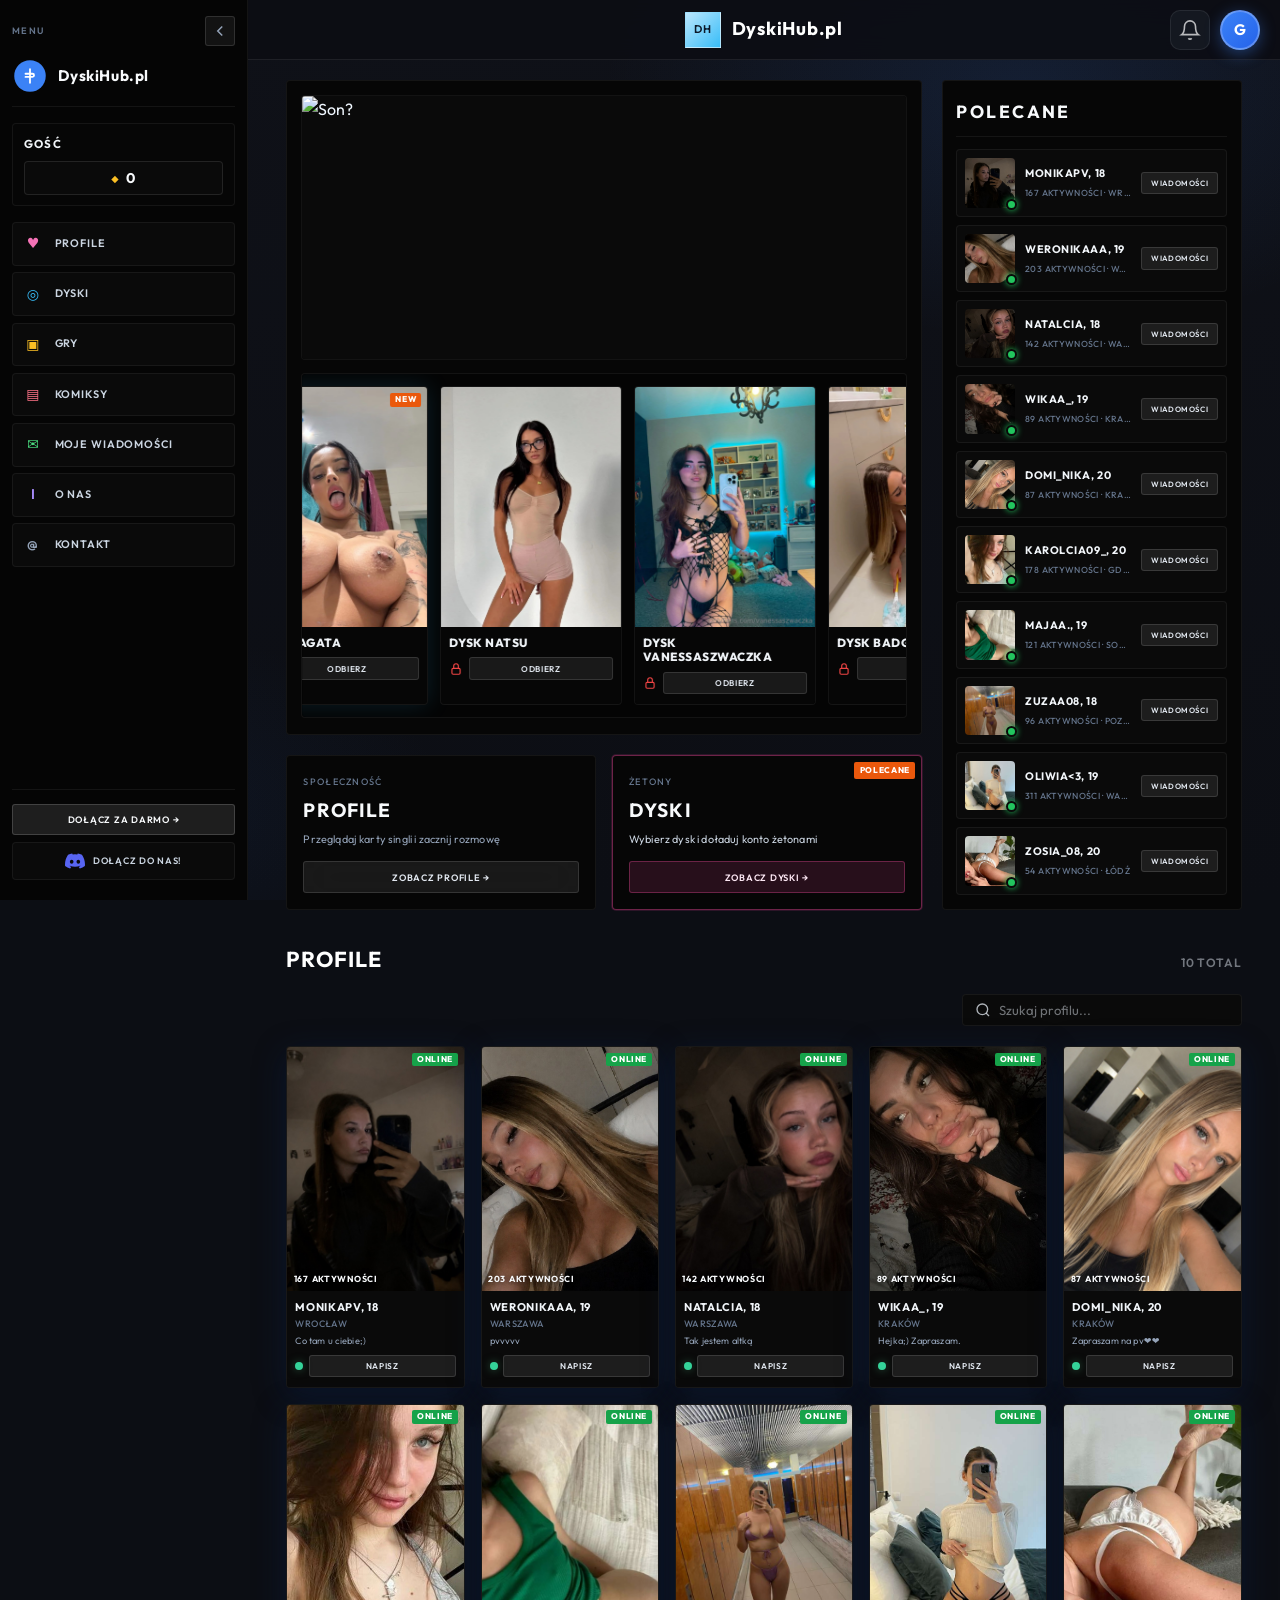
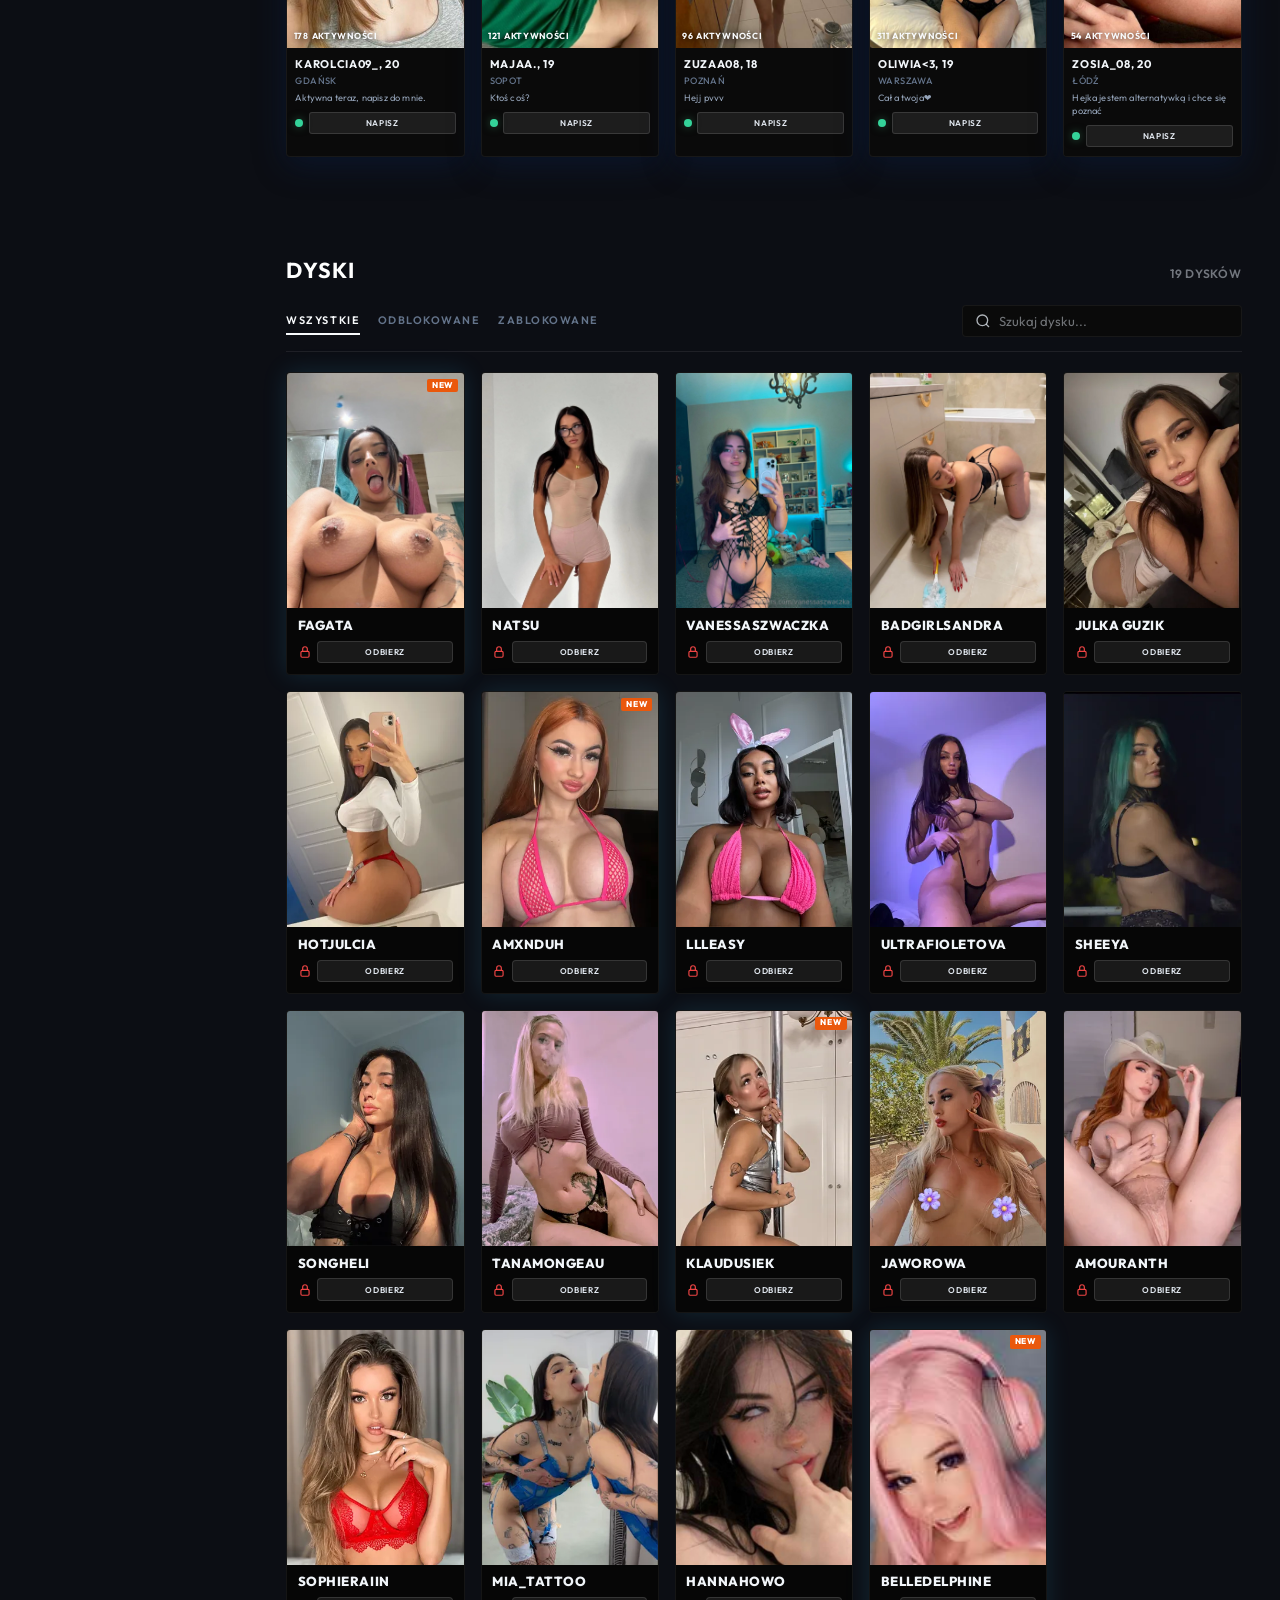
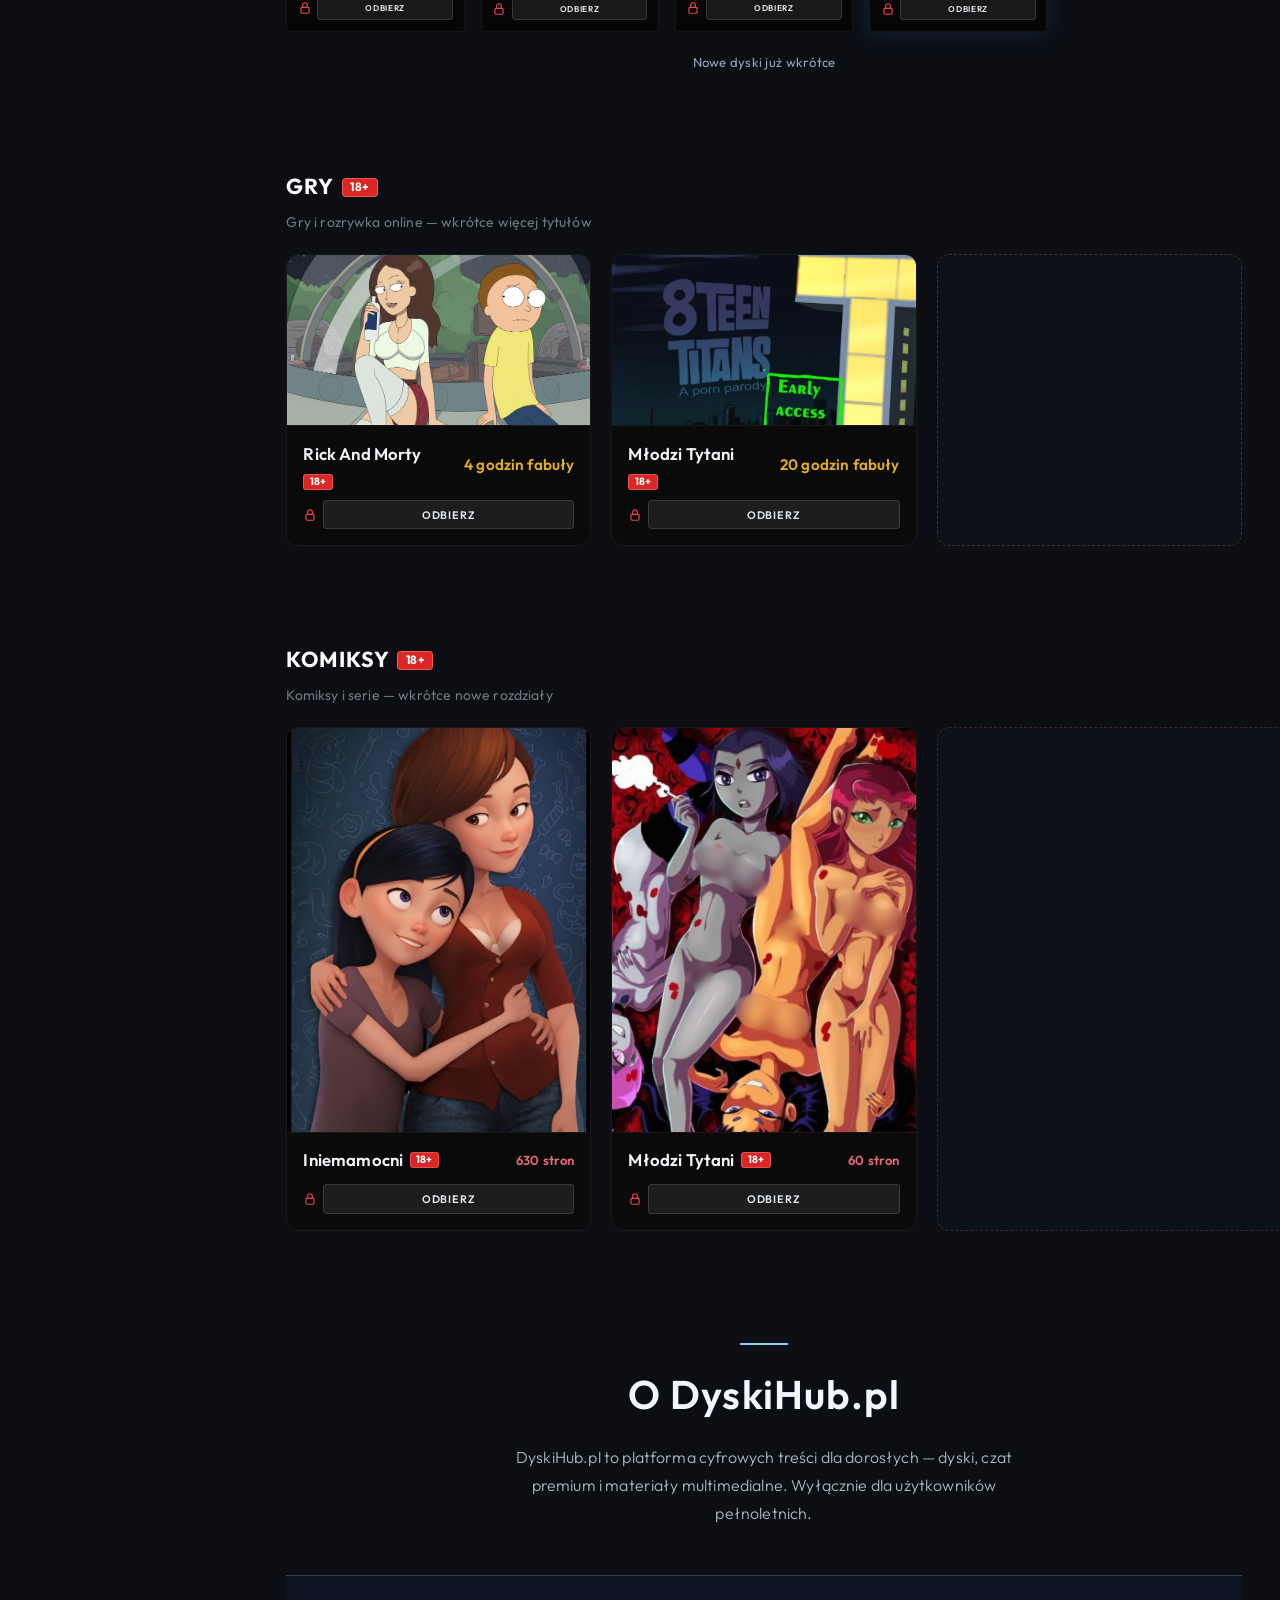
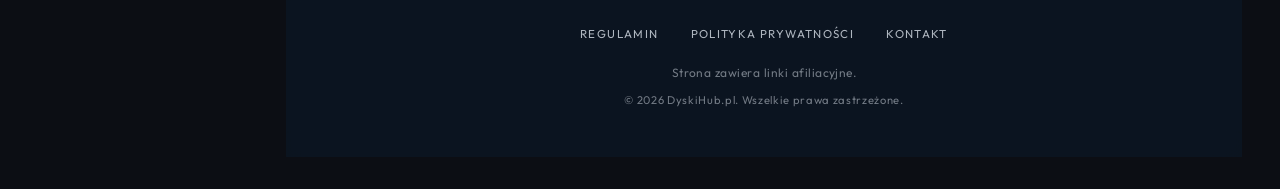
==== moja strona/index.html @ 0424126e "Dodaj sekcje Gry i Komiksy z odblokowaniem za zetony, kartami Odbierz i katalogowym modalem zakupu. " ====
<!DOCTYPE html>
<html lang="pl">
<head>
  <meta charset="UTF-8">
  <meta name="viewport" content="width=device-width, initial-scale=1.0">
  <meta name="mylead-verification" content="0394d6b9284b343833b53979169881c2">
  <meta name="description" content="DyskiHub.pl — treści cyfrowe dla dorosłych, dyski, czat premium i materiały multimedialne.">
  <title>DyskiHub.pl — Platforma dla dorosłych</title>
  <link rel="preconnect" href="https://fonts.googleapis.com">
  <link rel="preconnect" href="https://fonts.gstatic.com" crossorigin>
  <link href="https://fonts.googleapis.com/css2?family=Outfit:wght@300;400;500;600;700&display=swap" rel="stylesheet">
  <link rel="stylesheet" href="style.css">
</head>
<body>
  <div class="app-shell" id="app-shell">
    <!-- LEWE MENU -->
    <aside class="sidebar" id="sidebar">
      <div class="sidebar__head">
        <div class="sidebar__head-top">
          <span class="sidebar__label">Menu</span>
          <button type="button" class="sidebar__collapse" id="sidebar-collapse" aria-label="Zwiń menu" aria-expanded="true" title="Zwiń menu">
            <svg viewBox="0 0 24 24" fill="none" stroke="currentColor" stroke-width="2" width="18" height="18" aria-hidden="true"><path d="M15 18l-6-6 6-6"/></svg>
          </button>
        </div>
        <a href="#hero" class="sidebar__logo">
          <span class="sidebar__logo-icon" aria-hidden="true">
            <svg viewBox="0 0 32 32" fill="none"><circle cx="16" cy="16" r="14" fill="url(#lg)"/><path d="M16 10v12M12 14h6.2a1.4 1.4 0 0 1 0 2.8H12" stroke="#fff" stroke-width="1.6" stroke-linecap="round"/><defs><linearGradient id="lg" x1="8" y1="6" x2="24" y2="26"><stop stop-color="#3b82f6"/><stop offset="1" stop-color="#1d4f9e"/></linearGradient></defs></svg>
          </span>
          <span class="sidebar__logo-text">DyskiHub.pl</span>
        </a>
      </div>

      <div class="sidebar__user">
        <p class="sidebar__username" id="sidebar-username">GOŚĆ</p>
        <div class="wallet wallet--sidebar" id="wallet">
          <button type="button" class="wallet__trigger wallet__trigger--pill" id="wallet-trigger" aria-expanded="false" aria-haspopup="true" aria-controls="wallet-dropdown">
            <span class="wallet__pill-icon" aria-hidden="true">◆</span>
            <span class="wallet__balance" id="token-balance">0</span>
          </button>
          <div class="wallet__dropdown wallet__dropdown--sidebar" id="wallet-dropdown" hidden>
            <div class="wallet__dropdown-head">
              <span class="wallet__dropdown-title">Twoje żetony</span>
              <span class="wallet__dropdown-amount" id="token-balance-dropdown">0</span>
            </div>
            <p class="wallet__dropdown-hint">Żetony odblokowują wiadomości premium i priorytetowe czaty.</p>
            <button type="button" class="btn btn--primary btn--full js-open-token-shop">Doładuj konto</button>
          </div>
        </div>
      </div>

      <nav class="sidebar__nav" id="nav">
        <a href="#profiles" class="sidebar__link" data-nav="profiles" title="Profile">
          <span class="sidebar__link-icon sidebar__link-icon--profiles" aria-hidden="true">♥</span>
          <span class="sidebar__link-text">Profile</span>
        </a>
        <a href="#discs" class="sidebar__link" data-nav="discs" title="Dyski">
          <span class="sidebar__link-icon sidebar__link-icon--discs" aria-hidden="true">◎</span>
          <span class="sidebar__link-text">Dyski</span>
        </a>
        <a href="#gry" class="sidebar__link" data-nav="gry" title="Gry">
          <span class="sidebar__link-icon sidebar__link-icon--games" aria-hidden="true">▣</span>
          <span class="sidebar__link-text">Gry</span>
        </a>
        <a href="#komiksy" class="sidebar__link" data-nav="komiksy" title="Komiksy">
          <span class="sidebar__link-icon sidebar__link-icon--comics" aria-hidden="true">▤</span>
          <span class="sidebar__link-text">Komiksy</span>
        </a>
        <a href="#messages" class="sidebar__link nav__link--inbox" id="open-inbox" data-nav="messages" title="Moje wiadomości">
          <span class="sidebar__link-icon sidebar__link-icon--inbox" aria-hidden="true">✉</span>
          <span class="sidebar__link-text">Moje wiadomości</span>
        </a>
        <a href="#about" class="sidebar__link" data-nav="about" title="O nas">
          <span class="sidebar__link-icon sidebar__link-icon--about" aria-hidden="true">i</span>
          <span class="sidebar__link-text">O nas</span>
        </a>
        <a href="#contact" class="sidebar__link" data-nav="contact" title="Kontakt">
          <span class="sidebar__link-icon sidebar__link-icon--contact" aria-hidden="true">@</span>
          <span class="sidebar__link-text">Kontakt</span>
        </a>
      </nav>

      <div class="sidebar__footer">
        <div class="nav-register nav-register--sidebar" id="nav-register">
          <button type="button" class="btn btn--primary btn--full btn--sidebar-join" id="register-toggle" aria-expanded="false" aria-controls="auth-modal" aria-haspopup="dialog">
            Dołącz za darmo →
          </button>
          <a href="https://discord.gg/wKQETC9ma" class="sidebar__discord" target="_blank" rel="noopener noreferrer" title="Dołącz do nas na Discordzie">
            <span class="sidebar__discord-icon" aria-hidden="true">
              <svg viewBox="0 0 24 24" fill="currentColor" width="20" height="20"><path d="M20.317 4.37a19.791 19.791 0 0 0-4.885-1.515.074.074 0 0 0-.079.037 12.301 12.301 0 0 0-.608 1.25 18.27 18.27 0 0 0-5.487 0 12.64 12.64 0 0 0-.617-1.25.077.077 0 0 0-.079-.037A19.736 19.736 0 0 0 3.677 4.37a.07.07 0 0 0-.032.027C.533 9.046-.32 13.58.099 18.057a.082.082 0 0 0 .031.057 19.9 19.9 0 0 0 5.993 3.03.078.078 0 0 0 .084-.028 14.09 14.09 0 0 0 1.226-1.994.076.076 0 0 0-.041-.106 13.107 13.107 0 0 1-1.872-.892.077.077 0 0 1-.008-.128 10.2 10.2 0 0 0 .372-.292.074.074 0 0 1 .077-.01c3.928 1.793 8.18 1.793 12.062 0a.074.074 0 0 1 .078.01c.12.098.246.198.373.292a.077.077 0 0 1-.006.127 12.299 12.299 0 0 1-1.873.892.077.077 0 0 0-.041.107c.36.698.772 1.362 1.225 1.993a.076.076 0 0 0 .084.028 19.839 19.839 0 0 0 6.002-3.03.077.077 0 0 0 .032-.054c.5-5.177-.838-9.674-3.549-13.66a.061.061 0 0 0-.031-.03zM8.02 15.33c-1.183 0-2.157-1.085-2.157-2.419 0-1.333.956-2.419 2.157-2.419 1.21 0 2.176 1.096 2.157 2.42 0 1.333-.956 2.418-2.157 2.418zm7.975 0c-1.183 0-2.157-1.085-2.157-2.419 0-1.333.955-2.419 2.157-2.419 1.21 0 2.176 1.096 2.157 2.42 0 1.333-.946 2.418-2.157 2.418z"/></svg>
            </span>
            <span class="sidebar__discord-text">Dołącz do nas!</span>
          </a>
          <p class="sidebar__invite-hint" id="invite-hint" hidden>Po zaproszeniu znajomego otrzymujesz <strong>20% rabatu</strong></p>
          <button type="button" class="btn btn--ghost btn--full sidebar__invite" id="invite-friend" hidden>
            Zaproś znajomego
          </button>
          <div class="sidebar__invite-link" id="invite-link-panel" hidden>
            <p class="sidebar__invite-link-label">Twój uniwersalny link do zapraszania</p>
            <div class="sidebar__invite-link-row">
              <input type="text" class="sidebar__invite-link-input" id="invite-link-input" readonly aria-label="Link polecający">
              <button type="button" class="sidebar__invite-link-copy" id="invite-link-copy">Kopiuj</button>
            </div>
          </div>
        </div>
      </div>
    </aside>

    <div class="app-main">
      <header class="topbar">
        <div class="topbar__left">
          <button class="nav-toggle" id="nav-toggle" aria-label="Otwórz menu" aria-expanded="false">
            <span></span><span></span><span></span>
          </button>
        </div>
        <a href="#hero" class="topbar__brand logo">
          <span class="logo__mark">DH</span>
          <span class="topbar__brand-text">DyskiHub.pl</span>
        </a>
        <div class="topbar__actions">
          <button type="button" class="topbar__icon-btn" aria-label="Powiadomienia">
            <svg viewBox="0 0 24 24" fill="none" stroke="currentColor" stroke-width="1.75" width="22" height="22"><path d="M18 8A6 6 0 0 0 6 8c0 7-3 9-3 9h18s-3-2-3-9"/><path d="M13.73 21a2 2 0 0 1-3.46 0"/></svg>
          </button>
          <div class="profile-menu" id="profile-menu">
            <button type="button" class="topbar__profile-btn" id="profile-menu-trigger" aria-label="Konto użytkownika" aria-expanded="false" aria-haspopup="true" aria-controls="profile-menu-dropdown">
              <span class="topbar__profile-avatar" id="profile-menu-avatar" aria-hidden="true">G</span>
            </button>
            <div class="profile-menu__dropdown" id="profile-menu-dropdown" hidden>
              <a href="konto.html" class="profile-menu__item profile-menu__item--link" id="profile-menu-account">Konto</a>
              <a href="ustawienia.html" class="profile-menu__item profile-menu__item--link" id="profile-menu-settings">Ustawienia</a>
              <a href="/admin.html" class="profile-menu__item profile-menu__item--link profile-menu__item--admin" id="profile-menu-admin" hidden>Panel admina</a>
              <button type="button" class="profile-menu__item profile-menu__item--logout" id="profile-menu-logout">Wyloguj</button>
            </div>
          </div>
        </div>
      </header>

      <div class="app-main__scroll">
        <div class="page-center">
        <!-- PANEL GŁÓWNY (jak na zdjęciu) -->
        <section class="dashboard" id="dashboard">
          <div class="dashboard__center">
            <section class="hero-panel" id="hero">
              <div class="hero-slider hero-slider--static" id="hero-slider">
                <div class="hero-slider__track" id="hero-slider-track">
                  <!-- MEM (Son?) — przywróć baner: src="images/hero-placeholder.png" alt="Baner — wkrótce" i usuń klasę hero-slider__slide--meme -->
                  <div class="hero-slider__slide is-active hero-slider__slide--placeholder hero-slider__slide--meme">
                    <img src="images/hero-son-meme.png" alt="Son?" width="1200" height="525" loading="eager">
                  </div>
                </div>
              </div>
              <div class="hero__carousel" aria-label="Karuzela dysków żetonów">
                <div class="hero__carousel-track" id="disc-carousel-track"></div>
              </div>
            </section>
          </div>

          <aside class="dashboard__rail">
            <header class="rail-head">
              <h2 class="rail-head__title">Polecane</h2>
            </header>
            <ul class="rail-list" id="top-profiles-list"></ul>
          </aside>

          <section class="dashboard__plans" id="dashboard-plans" aria-label="Skróty do profili i dysków"></section>
        </section>

        <!-- PROFILE CATALOG -->
        <section class="profiles-catalog section-block" id="profiles">
          <div class="section-block__inner profiles-catalog__inner">
            <header class="profiles-catalog__header">
              <div class="profiles-catalog__title-row">
                <h2 class="profiles-catalog__title">Profile</h2>
                <span class="profiles-catalog__total" id="profiles-catalog-total">0 profili</span>
              </div>
              <div class="profiles-catalog__toolbar">
                <label class="profiles-catalog__search">
                  <svg viewBox="0 0 24 24" fill="none" stroke="currentColor" stroke-width="2" width="16" height="16" aria-hidden="true"><circle cx="11" cy="11" r="8"/><path d="m21 21-4.3-4.3"/></svg>
                  <input type="search" class="profiles-catalog__search-input" id="profiles-catalog-search" placeholder="Szukaj profilu..." autocomplete="off">
                </label>
              </div>
            </header>
            <div class="profiles-catalog__grid" id="profile-grid"></div>
          </div>
        </section>

        <section class="discs-catalog section-block" id="discs">
          <div class="section-block__inner discs-catalog__inner">
            <header class="discs-catalog__header">
              <div class="discs-catalog__title-row">
                <h2 class="discs-catalog__title">Dyski</h2>
                <span class="discs-catalog__total" id="discs-catalog-total">0 dysków</span>
              </div>
              <div class="discs-catalog__toolbar">
                <nav class="discs-catalog__tabs" aria-label="Filtruj dyski">
                  <button type="button" class="discs-catalog__tab is-active" data-disc-filter="all">Wszystkie</button>
                  <button type="button" class="discs-catalog__tab" data-disc-filter="unlocked">Odblokowane</button>
                  <button type="button" class="discs-catalog__tab" data-disc-filter="locked">Zablokowane</button>
                </nav>
                <label class="discs-catalog__search">
                  <svg viewBox="0 0 24 24" fill="none" stroke="currentColor" stroke-width="2" width="16" height="16" aria-hidden="true"><circle cx="11" cy="11" r="8"/><path d="m21 21-4.3-4.3"/></svg>
                  <input type="search" class="discs-catalog__search-input" id="discs-catalog-search" placeholder="Szukaj dysku..." autocomplete="off">
                </label>
              </div>
            </header>
            <div class="discs-grid" id="discs-grid"></div>
            <p class="discs-catalog__soon">Nowe dyski już wkrótce</p>
          </div>
        </section>

        <section class="content-hub section-block" id="gry">
          <div class="section-block__inner content-hub__inner">
            <header class="content-hub__header">
              <div class="content-hub__title-row">
                <h2 class="content-hub__title">Gry <span class="section-title__badge-18" aria-label="Treści dla dorosłych">18+</span></h2>
              </div>
              <p class="content-hub__subtitle">Gry i rozrywka online — wkrótce więcej tytułów</p>
            </header>
            <div class="content-hub__grid">
              <article class="content-hub__card content-hub__card--cover content-hub__card--game" data-content-id="game-rick-and-morty" data-content-type="game" data-content-locked="1">
                <div class="content-hub__cover">
                  <img src="images/games/rick-and-morty.png" alt="Okładka gry Rick And Morty" width="640" height="360" loading="lazy">
                </div>
                <div class="content-hub__card-body">
                  <div class="content-hub__card-head">
                    <h3 class="content-hub__card-title">Rick And Morty <span class="content-hub__badge-18" aria-hidden="true">18+</span></h3>
                    <p class="content-hub__card-meta">4 godzin fabuły</p>
                  </div>
                  <div class="content-hub__actions">
                    <span class="disc-card__lock content-hub__lock disc-card__lock--closed" title="Zablokowane" aria-label="Zablokowane"><svg viewBox="0 0 24 24" width="14" height="14" aria-hidden="true"><rect x="5" y="11" width="14" height="10" rx="2" stroke="currentColor" stroke-width="2" fill="none"/><path d="M8 11V7a4 4 0 0 1 8 0v4" stroke="currentColor" stroke-width="2" fill="none" stroke-linecap="round"/></svg></span>
                    <button type="button" class="content-hub__claim disc-card__claim">Odbierz</button>
                  </div>
                </div>
              </article>
              <article class="content-hub__card content-hub__card--cover content-hub__card--game" data-content-id="game-mlodzi-tytani" data-content-type="game" data-content-locked="1">
                <div class="content-hub__cover">
                  <img src="images/games/teen-titans.png" alt="Okładka gry Młodzi Tytani" width="819" height="641" loading="lazy">
                </div>
                <div class="content-hub__card-body">
                  <div class="content-hub__card-head">
                    <h3 class="content-hub__card-title">Młodzi Tytani <span class="content-hub__badge-18" aria-hidden="true">18+</span></h3>
                    <p class="content-hub__card-meta">20 godzin fabuły</p>
                  </div>
                  <div class="content-hub__actions">
                    <span class="disc-card__lock content-hub__lock disc-card__lock--closed" title="Zablokowane" aria-label="Zablokowane"><svg viewBox="0 0 24 24" width="14" height="14" aria-hidden="true"><rect x="5" y="11" width="14" height="10" rx="2" stroke="currentColor" stroke-width="2" fill="none"/><path d="M8 11V7a4 4 0 0 1 8 0v4" stroke="currentColor" stroke-width="2" fill="none" stroke-linecap="round"/></svg></span>
                    <button type="button" class="content-hub__claim disc-card__claim">Odbierz</button>
                  </div>
                </div>
              </article>
              <article class="content-hub__card content-hub__card--placeholder" aria-label="Gra wkrótce"></article>
            </div>
          </div>
        </section>

        <section class="content-hub section-block" id="komiksy">
          <div class="section-block__inner content-hub__inner">
            <header class="content-hub__header">
              <div class="content-hub__title-row">
                <h2 class="content-hub__title">Komiksy <span class="section-title__badge-18" aria-label="Treści dla dorosłych">18+</span></h2>
              </div>
              <p class="content-hub__subtitle">Komiksy i serie — wkrótce nowe rozdziały</p>
            </header>
            <div class="content-hub__grid">
              <article class="content-hub__card content-hub__card--cover content-hub__card--comic" data-content-id="comic-iniemamocni" data-content-type="comic" data-content-locked="1">
                <div class="content-hub__cover">
                  <img class="content-hub__cover-img content-hub__cover-img--iniemamocni" src="images/comics/iniemamocni.png" alt="Okładka komiksu Iniemamocni" width="471" height="880" loading="lazy">
                </div>
                <div class="content-hub__card-body">
                  <div class="content-hub__card-head">
                    <h3 class="content-hub__card-title">Iniemamocni <span class="content-hub__badge-18" aria-hidden="true">18+</span></h3>
                    <p class="content-hub__card-meta">630 stron</p>
                  </div>
                  <div class="content-hub__actions">
                    <span class="disc-card__lock content-hub__lock disc-card__lock--closed" title="Zablokowane" aria-label="Zablokowane"><svg viewBox="0 0 24 24" width="14" height="14" aria-hidden="true"><rect x="5" y="11" width="14" height="10" rx="2" stroke="currentColor" stroke-width="2" fill="none"/><path d="M8 11V7a4 4 0 0 1 8 0v4" stroke="currentColor" stroke-width="2" fill="none" stroke-linecap="round"/></svg></span>
                    <button type="button" class="content-hub__claim disc-card__claim">Odbierz</button>
                  </div>
                </div>
              </article>
              <article class="content-hub__card content-hub__card--cover content-hub__card--comic" data-content-id="comic-mlodzi-tytani" data-content-type="comic" data-content-locked="1">
                <div class="content-hub__cover">
                  <img class="content-hub__cover-img content-hub__cover-img--mlodzi-tytani" src="images/comics/mlodzi-tytani.png" alt="Okładka komiksu Młodzi Tytani" width="813" height="880" loading="lazy">
                </div>
                <div class="content-hub__card-body">
                  <div class="content-hub__card-head">
                    <h3 class="content-hub__card-title">Młodzi Tytani <span class="content-hub__badge-18" aria-hidden="true">18+</span></h3>
                    <p class="content-hub__card-meta">60 stron</p>
                  </div>
                  <div class="content-hub__actions">
                    <span class="disc-card__lock content-hub__lock disc-card__lock--closed" title="Zablokowane" aria-label="Zablokowane"><svg viewBox="0 0 24 24" width="14" height="14" aria-hidden="true"><rect x="5" y="11" width="14" height="10" rx="2" stroke="currentColor" stroke-width="2" fill="none"/><path d="M8 11V7a4 4 0 0 1 8 0v4" stroke="currentColor" stroke-width="2" fill="none" stroke-linecap="round"/></svg></span>
                    <button type="button" class="content-hub__claim disc-card__claim">Odbierz</button>
                  </div>
                </div>
              </article>
              <article class="content-hub__card content-hub__card--placeholder" aria-label="Komiks wkrótce"></article>
            </div>
          </div>
        </section>

        <section class="about section-block" id="about">
          <div class="section-block__inner about__inner">
            <h2 class="section-title"><span class="section-title__line"></span>O DyskiHub.pl</h2>
            <p>DyskiHub.pl to platforma cyfrowych treści dla dorosłych — dyski, czat premium i materiały multimedialne. Wyłącznie dla użytkowników pełnoletnich.</p>
          </div>
        </section>

        <footer class="footer section-block" id="contact">
          <div class="section-block__inner footer__inner">
            <nav class="footer__links">
              <a href="regulamin.html">Regulamin</a>
              <a href="polityka-prywatnosci.html">Polityka prywatności</a>
              <a href="#contact">Kontakt</a>
            </nav>
            <p class="footer__disclaimer">Strona zawiera linki afiliacyjne.</p>
            <p class="footer__copy">© 2026 DyskiHub.pl. Wszelkie prawa zastrzeżone.</p>
          </div>
        </footer>
        </div>
      </div>
    </div>
  </div>

  <div class="sidebar-backdrop" id="sidebar-backdrop" hidden></div>

  <!-- KONTO: REJESTRACJA / LOGOWANIE -->
  <div class="token-modal auth-modal" id="auth-modal" aria-hidden="true" role="dialog" aria-labelledby="auth-modal-title">
    <div class="token-modal__backdrop" id="auth-modal-backdrop"></div>
    <div class="token-modal__panel auth-modal__panel">
      <header class="token-modal__header">
        <div>
          <h2 class="token-modal__title" id="auth-modal-title">Konto</h2>
          <p class="token-modal__subtitle auth-modal__subtitle" id="auth-modal-subtitle">Nazwa użytkownika (krótka), e-mail i hasło — załóż konto na DyskiHub.pl.</p>
        </div>
        <button type="button" class="token-modal__close" id="auth-modal-close" aria-label="Zamknij">&times;</button>
      </header>
      <div class="auth-modal__tabs" role="tablist" aria-label="Typ konta">
        <button type="button" class="auth-modal__tab is-active" id="auth-tab-register" role="tab" aria-selected="true" aria-controls="auth-panel-register" data-auth-tab="register">Załóż konto</button>
        <button type="button" class="auth-modal__tab" id="auth-tab-login" role="tab" aria-selected="false" aria-controls="auth-panel-login" data-auth-tab="login">Zaloguj się</button>
      </div>
      <div class="auth-modal__body" id="auth-panel-register" role="tabpanel" aria-labelledby="auth-tab-register">
        <form class="register-form" id="register-form" novalidate>
          <label class="register-form__label" for="reg-username">Nazwa użytkownika</label>
          <input class="register-form__input" type="text" id="reg-username" name="username" placeholder="np. wiktoria (krótka nazwa, nie e-mail)" autocomplete="username" maxlength="32" required>
          <label class="register-form__label" for="reg-email">E-mail</label>
          <input class="register-form__input" type="email" id="reg-email" name="email" placeholder="twoj@email.pl" autocomplete="email" maxlength="254" required>
          <label class="register-form__label" for="reg-password">Hasło</label>
          <input class="register-form__input" type="password" id="reg-password" name="password" placeholder="Hasło" autocomplete="new-password" required>
          <label class="register-form__label" for="reg-password-confirm">Powtórz hasło</label>
          <input class="register-form__input" type="password" id="reg-password-confirm" name="passwordConfirm" placeholder="Ponownie" autocomplete="new-password" required>
          <p class="register-form__error" id="register-error" hidden></p>
          <button type="submit" class="btn btn--primary btn--full">Utwórz konto</button>
        </form>
      </div>
      <div class="auth-modal__body" id="auth-panel-login" role="tabpanel" aria-labelledby="auth-tab-login" hidden>
        <form class="register-form" id="login-form" novalidate>
          <label class="register-form__label" for="login-identifier">Login lub e-mail</label>
          <input class="register-form__input" type="text" id="login-identifier" name="identifier" placeholder="np. Jan_Kowalski" autocomplete="username" required>
          <label class="register-form__label" for="login-password">Hasło</label>
          <input class="register-form__input" type="password" id="login-password" name="password" placeholder="Twoje hasło" autocomplete="current-password" required>
          <p class="register-form__error" id="login-error" hidden></p>
          <button type="submit" class="btn btn--primary btn--full">Zaloguj się</button>
        </form>
      </div>
      <p class="auth-modal__note">Konto demo — dane zapisywane lokalnie w przeglądarce.</p>
    </div>
  </div>

  <!-- SKLEP ŻETONÓW -->
  <div class="token-modal" id="token-modal" aria-hidden="true" role="dialog" aria-labelledby="token-modal-title">
    <div class="token-modal__backdrop" id="token-modal-backdrop"></div>
    <div class="token-modal__panel">
      <header class="token-modal__header">
        <div>
          <h2 class="token-modal__title" id="token-modal-title">Kup żetony</h2>
          <p class="token-modal__subtitle">Wybierz pakiet i kontynuuj rozmowy bez limitów</p>
        </div>
        <button type="button" class="token-modal__close" id="token-modal-close" aria-label="Zamknij">&times;</button>
      </header>
      <p class="token-modal__balance">Twój stan: <strong id="token-balance-modal">0</strong> żetonów</p>
      <h4 class="pricing-ui__section-title">Doładuj żetony</h4>
      <div class="token-packages" id="token-packages"></div>
      <p class="token-modal__note">Płatność demo — po integracji podłącz bramkę płatności / link afiliacyjny.</p>
    </div>
  </div>

  <!-- ZAKUP / ODBIÓR DYSKU -->
  <div class="token-modal disc-purchase-modal" id="disc-purchase-modal" aria-hidden="true" role="dialog" aria-labelledby="disc-purchase-heading">
    <div class="token-modal__backdrop" id="disc-purchase-backdrop"></div>
    <div class="token-modal__panel disc-purchase__panel">
      <header class="token-modal__header">
        <div>
          <h2 class="token-modal__title" id="disc-purchase-heading">Odbierz dysk</h2>
          <p class="token-modal__subtitle">Odblokuj zawartość dysku za żetony</p>
        </div>
        <button type="button" class="token-modal__close" id="disc-purchase-close" aria-label="Zamknij">&times;</button>
      </header>
      <div class="disc-purchase__preview" id="disc-purchase-preview"></div>
      <p class="disc-purchase__name" id="disc-purchase-title">Dysk</p>

      <div id="disc-purchase-step-pay">
        <p class="token-modal__balance disc-purchase__cost">Koszt odblokowania: <strong>20</strong> żetonów</p>
        <p class="token-modal__balance">Twój stan: <strong id="disc-purchase-balance">0</strong> żetonów</p>
        <div class="disc-purchase__actions">
          <button type="button" class="disc-purchase__confirm" id="disc-purchase-confirm">Odblokuj za 20 żetonów</button>
          <span class="disc-purchase__or" aria-hidden="true">lub</span>
          <button type="button" class="disc-purchase__ad" id="disc-purchase-ad">Odblokuj poprzez obejrzenie reklamy</button>
        </div>
        <button type="button" class="disc-purchase__tokens" id="disc-purchase-tokens">Doładuj żetony</button>
        <p class="token-modal__note">Po potwierdzeniu żetony zostaną pobrane z portfela.</p>
      </div>

      <div id="disc-purchase-step-claim" hidden>
        <div class="disc-purchase__link-wrap" id="disc-purchase-link-wrap">
          <p class="disc-purchase__link-label">Link do dysku</p>
          <div class="disc-purchase__link-row">
            <input type="text" class="disc-purchase__link-input" id="disc-purchase-link" readonly aria-label="Link do dysku" placeholder="Link zostanie uzupełniony">
            <button type="button" class="disc-purchase__link-copy" id="disc-purchase-link-copy">Kopiuj</button>
          </div>
        </div>
        <button type="button" class="disc-purchase__confirm" id="disc-purchase-claim">Odbierz swój dysk</button>
        <p class="token-modal__note">Kliknij, aby otworzyć dysk w nowej karcie.</p>
      </div>
    </div>
  </div>

  <div class="toast" id="toast" role="status" aria-live="polite"></div>

  <div class="end-modal" id="chat-extension-modal" hidden aria-hidden="true" role="dialog" aria-labelledby="chat-extension-title">
    <div class="end-modal-overlay"></div>
    <div class="end-modal__panel">
      <h2 class="end-modal__title" id="chat-extension-title">Czas rozmowy minął</h2>
      <p class="end-modal__text" id="chat-extension-text">Twój czas rozmowy dobiegł końca. Aby kontynuować czat, doładuj żetony i przedłuż rozmowę o 10 minut (30 żetonów).</p>
      <p class="end-modal__balance">Twój stan: <strong id="chat-extension-balance">0</strong> żetonów</p>
      <button type="button" class="btn btn--primary btn--full" id="chat-extension-extend">Przedłuż o 10 min (30 żetonów)</button>
      <button type="button" class="btn btn--ghost btn--full" id="chat-extension-topup">Doładuj żetony</button>
      <button type="button" class="btn btn--ghost btn--full" id="chat-extension-close">Zamknij</button>
    </div>
  </div>

  <div class="token-modal" id="chat-topup-modal" aria-hidden="true" role="dialog" aria-labelledby="chat-topup-title" hidden>
    <div class="token-modal__backdrop" id="chat-topup-backdrop"></div>
    <div class="token-modal__panel">
      <header class="token-modal__header">
        <div>
          <h2 class="token-modal__title" id="chat-topup-title">Jak doładować żetony</h2>
          <p class="token-modal__subtitle">Wybierz metodę płatności</p>
        </div>
        <button type="button" class="token-modal__close" id="chat-topup-close" aria-label="Zamknij">&times;</button>
      </header>
      <p class="chat-topup__desc">Żetony odblokowują zdjęcia, przedłużają rozmowę i dają dostęp do usług premium. Możesz doładować konto płatnością kryptowalutą lub przez Discord.</p>
      <div class="chat-topup__options">
        <a href="#" class="btn btn--primary btn--full chat-topup__option" id="chat-topup-crypto" target="_blank" rel="noopener noreferrer">Płatność krypto</a>
        <a href="#" class="btn btn--ghost btn--full chat-topup__option" id="chat-topup-discord" target="_blank" rel="noopener noreferrer">Doładowanie przez Discord</a>
      </div>
      <p class="token-modal__note">Linki do płatności zostaną uzupełnione wkrótce.</p>
    </div>
  </div>

  <!-- MOJE WIADOMOŚCI -->
  <section class="inbox" id="inbox" aria-hidden="true" role="region" aria-label="Moje wiadomości">
    <header class="inbox__topbar">
      <div class="inbox__topbar-text">
        <h2 class="inbox__topbar-title">Moje wiadomości</h2>
        <p class="inbox__topbar-sub">Twoje kontakty</p>
      </div>
      <button type="button" class="inbox__close-btn" id="inbox-close" aria-label="Zamknij wiadomości">
        <svg viewBox="0 0 24 24" fill="none" stroke="currentColor" stroke-width="2" width="18" height="18" aria-hidden="true"><path d="M18 6 6 18M6 6l12 12"/></svg>
        Zamknij
      </button>
    </header>
    <div class="inbox__layout">
      <aside class="inbox-sidebar" id="inbox-sidebar">
        <div class="inbox-sidebar__search">
          <input type="search" class="inbox-sidebar__search-input" id="inbox-search" placeholder="Szukaj kontaktu..." autocomplete="off">
        </div>
        <ul class="inbox-contacts" id="inbox-contacts" role="list"></ul>
      </aside>

      <div class="inbox-chat" id="inbox-chat">
        <div class="inbox-chat__empty" id="inbox-empty">
          <div class="inbox-chat__empty-icon" aria-hidden="true">
            <svg viewBox="0 0 24 24" fill="none" stroke="currentColor" stroke-width="1.5"><path d="M21 15a2 2 0 0 1-2 2H7l-4 4V5a2 2 0 0 1 2-2h14a2 2 0 0 1 2 2z"/></svg>
          </div>
          <p class="inbox-chat__empty-title">Wybierz rozmowę</p>
          <p class="inbox-chat__empty-text">Kliknij kontakt po lewej, aby otworzyć czat</p>
        </div>

        <div class="inbox-thread" id="inbox-thread" hidden>
          <header class="inbox-thread__header">
            <button type="button" class="inbox-thread__back" id="inbox-thread-back" aria-label="Wróć do listy">
              <svg viewBox="0 0 24 24" fill="none" stroke="currentColor" stroke-width="2" width="22" height="22"><path d="M15 18l-6-6 6-6"/></svg>
            </button>
            <img src="" alt="" class="inbox-thread__avatar" id="inbox-thread-avatar" width="44" height="44">
            <div class="inbox-thread__info">
              <span class="inbox-thread__name" id="inbox-thread-name"></span>
              <span class="inbox-thread__status"><span class="inbox-thread__online"></span> Online</span>
            </div>
            <div class="inbox-thread__actions">
              <button type="button" class="inbox-thread__pricing-btn" id="inbox-pricing-open">Cennik</button>
              <button type="button" class="inbox__close-btn inbox__close-btn--compact" id="inbox-close-thread" aria-label="Zamknij wiadomości">
                <svg viewBox="0 0 24 24" fill="none" stroke="currentColor" stroke-width="2" width="16" height="16" aria-hidden="true"><path d="M18 6 6 18M6 6l12 12"/></svg>
                Zamknij
              </button>
            </div>
          </header>
          <div class="inbox-pricing" id="inbox-pricing" hidden>
            <div class="inbox-pricing__inner">
              <h3 class="inbox-pricing__title">Cennik</h3>
              <p class="inbox-pricing__subtitle">Zakup dodatków i usług za żetony</p>
              <p class="inbox-pricing__balance">Twój stan: <strong id="inbox-pricing-balance">0</strong> żetonów</p>
              <h4 class="pricing-ui__section-title">Kup za żetony</h4>
              <div class="inbox-pricing__shop" id="inbox-pricing-shop"></div>
              <h4 class="pricing-ui__section-title">Doładuj żetony</h4>
              <div class="inbox-pricing__packages" id="inbox-pricing-packages"></div>
              <button type="button" class="btn btn--ghost btn--full" id="inbox-pricing-back">← Wróć do czatu</button>
            </div>
          </div>
          <div class="inbox-thread__messages" id="inbox-thread-messages"></div>
          <div class="inbox-thread__composer">
            <button type="button" class="inbox-thread__attach" id="inbox-thread-attach" aria-label="Załącz plik">
              <svg viewBox="0 0 24 24" fill="none" stroke="currentColor" stroke-width="1.75" aria-hidden="true"><path d="m21.44 11.05-9.19 9.19a6 6 0 0 1-8.49-8.49l9.19-9.19a4 4 0 0 1 5.66 5.66l-9.2 9.19a2 2 0 0 1-2.83-2.83l8.49-8.48"/></svg>
            </button>
            <button type="button" class="inbox-thread__gift" id="inbox-thread-gift" aria-label="Wyślij wirtualną różę (15 żetonów)">
              <img src="images/gifts/rose.gif" alt="" class="composer-gift-icon" width="22" height="22">
            </button>
            <input type="text" class="inbox-thread__input" id="inbox-thread-input" placeholder="Napisz wiadomość..." autocomplete="off">
            <button type="button" class="inbox-thread__send" id="inbox-thread-send" aria-label="Wyślij">
              <svg viewBox="0 0 24 24" fill="none" stroke="currentColor" stroke-width="2"><path d="m22 2-7 20-4-9-9-4Z"/><path d="M22 2 11 13"/></svg>
            </button>
          </div>
          <div class="inbox-thread__affiliate" id="inbox-thread-affiliate" hidden>
            <p>Aby kontynuować rozmowę, potwierdź swój wiek i zarejestruj się za darmo</p>
            <a href="#" class="btn btn--primary" id="inbox-affiliate-link">Kontynuuj rozmowę →</a>
          </div>
        </div>
      </div>
    </div>
  </section>

  <div class="chat-container" id="chat-container" aria-live="polite"></div>

  <div class="end-modal" id="rose-gift-modal" hidden aria-hidden="true" role="dialog" aria-labelledby="rose-gift-title">
    <div class="end-modal-overlay" id="rose-gift-overlay"></div>
    <div class="end-modal__panel">
      <h2 class="end-modal__title" id="rose-gift-title">Wirtualna róża</h2>
      <p class="end-modal__text" id="rose-gift-text">Czy na pewno chcesz podarować wirtualną różę?</p>
      <button type="button" class="btn btn--primary btn--full" id="rose-gift-confirm">Tak, wyślij</button>
      <button type="button" class="btn btn--ghost btn--full" id="rose-gift-cancel">Nie</button>
    </div>
  </div>

  <script src="https://cdn.jsdelivr.net/npm/@supabase/supabase-js@2/dist/umd/supabase.min.js"></script>
  <script src="auth.js"></script>
  <script src="data/prompts.js"></script>
  <script src="script.js"></script>
  <script src="chat.js"></script>
</body>
</html>
---- moja strona/style.css ----
/* ===== BLUE MESH THEME ===== */
*,
*::before,
*::after {
  box-sizing: border-box;
  margin: 0;
  padding: 0;
}

:root {
  --blue-base: #2563b8;
  --blue-mid: #1d4f9e;
  --blue-light: #3b82f6;
  --blue-glow: #60a5fa;
  --navy-deep: #0c1929;
  --navy: #0f2744;
  --navy-mesh: #152a52;
  --bg-deep: #1a4d8f;
  --bg: #2563b8;
  --bg-elevated: rgba(255, 255, 255, 0.08);
  --card: rgba(255, 255, 255, 0.12);
  --card-solid: rgba(12, 28, 58, 0.72);
  --card-border: rgba(255, 255, 255, 0.18);
  --accent: #7dd3fc;
  --accent-soft: #bae6fd;
  --accent-muted: #38bdf8;
  --text: #f0f7ff;
  --text-muted: rgba(240, 247, 255, 0.72);
  --text-dim: rgba(240, 247, 255, 0.45);
  --online: #34d399;
  --radius: 8px;
  --radius-lg: 12px;
  --shadow-luxury: 0 20px 56px rgba(0, 0, 0, 0.28);
  --shadow-soft: 0 8px 32px rgba(8, 30, 70, 0.45);
  --glass: blur(16px) saturate(1.2);
  --transition: 0.35s cubic-bezier(0.22, 1, 0.36, 1);
  --font-display: 'Outfit', system-ui, sans-serif;
  --font-body: 'Outfit', system-ui, sans-serif;
  --nav-height: 72px;

  /* legacy aliases */
  --gold: var(--accent);
  --gold-light: var(--accent-soft);
  --gold-dark: var(--navy-deep);
  --champagne: var(--text);
  --wine: var(--navy-mesh);
  --wine-light: var(--blue-light);
  --burgundy: var(--navy);
  --shadow-gold: var(--shadow-soft);
  --pink: var(--accent-muted);
  --pink-light: var(--accent-soft);
  --purple: var(--blue-light);
}

html {
  scroll-behavior: smooth;
}

body {
  font-family: var(--font-body);
  font-weight: 400;
  background: #0c0e14;
  color: var(--text);
  line-height: 1.65;
  overflow-x: hidden;
  letter-spacing: 0.01em;
  min-height: 100vh;
}

body.inbox-open {
  overflow: hidden;
  position: fixed;
  width: 100%;
  height: 100%;
}

/* Niebieskie tło + granatowy mesh */
body::before {
  content: '';
  position: fixed;
  inset: 0;
  z-index: 0;
  pointer-events: none;
  background:
    radial-gradient(ellipse 90% 70% at 15% 20%, rgba(15, 39, 68, 0.95) 0%, transparent 55%),
    radial-gradient(ellipse 70% 60% at 85% 15%, rgba(12, 25, 41, 0.9) 0%, transparent 50%),
    radial-gradient(ellipse 80% 65% at 75% 85%, rgba(21, 42, 82, 0.85) 0%, transparent 52%),
    radial-gradient(ellipse 65% 55% at 10% 75%, rgba(30, 64, 120, 0.7) 0%, transparent 48%),
    radial-gradient(ellipse 50% 40% at 50% 50%, rgba(96, 165, 250, 0.25) 0%, transparent 60%),
    linear-gradient(155deg, #3b82f6 0%, #2563b8 30%, #1d4f9e 55%, #0f2744 85%, #0c1929 100%);
}

body::after {
  content: '';
  position: fixed;
  inset: 0;
  z-index: 0;
  pointer-events: none;
  opacity: 0.35;
  background-image:
    linear-gradient(rgba(255, 255, 255, 0.03) 1px, transparent 1px),
    linear-gradient(90deg, rgba(255, 255, 255, 0.03) 1px, transparent 1px);
  background-size: 48px 48px;
  mask-image: radial-gradient(ellipse 80% 70% at 50% 45%, black 20%, transparent 75%);
}

img {
  max-width: 100%;
  display: block;
}

a {
  color: inherit;
  text-decoration: none;
}

button {
  font-family: inherit;
  cursor: pointer;
  border: none;
  background: none;
}

.container {
  width: 100%;
  max-width: 1200px;
  margin: 0 auto;
  padding: 0 1.5rem;
  position: relative;
  z-index: 1;
}

/* ===== BUTTONS ===== */
.btn {
  display: inline-flex;
  align-items: center;
  justify-content: center;
  gap: 0.5rem;
  padding: 0.9rem 1.85rem;
  border-radius: 2px;
  font-weight: 500;
  font-size: 0.8rem;
  letter-spacing: 0.14em;
  text-transform: uppercase;
  transition: var(--transition);
  white-space: nowrap;
}

.btn--primary {
  background: linear-gradient(135deg, var(--blue-light) 0%, var(--accent-muted) 100%);
  color: var(--navy-deep);
  box-shadow: var(--shadow-soft);
  border: 1px solid rgba(255, 255, 255, 0.35);
  font-weight: 600;
}

.btn--primary:hover {
  transform: translateY(-2px);
  background: linear-gradient(135deg, var(--accent-soft) 0%, var(--blue-glow) 100%);
  box-shadow: 0 12px 36px rgba(56, 189, 248, 0.35);
}

.btn--ghost {
  border: 1px solid var(--card-border);
  color: var(--text);
  background: rgba(255, 255, 255, 0.08);
  backdrop-filter: var(--glass);
}

.btn--ghost:hover {
  border-color: var(--accent);
  background: rgba(255, 255, 255, 0.16);
  color: var(--accent-soft);
}

.btn--full {
  width: 100%;
}

/* ===== NAVBAR ===== */
.navbar {
  position: fixed;
  top: 0;
  left: 0;
  right: 0;
  z-index: 1000;
  height: var(--nav-height);
  background: rgba(12, 28, 58, 0.55);
  backdrop-filter: var(--glass);
  border-bottom: 1px solid var(--card-border);
  transition: var(--transition);
}

.navbar.scrolled {
  background: rgba(12, 28, 58, 0.82);
  box-shadow: 0 4px 32px rgba(0, 0, 0, 0.2);
}

.navbar__inner {
  display: flex;
  align-items: center;
  height: var(--nav-height);
  gap: 1.25rem;
}

.nav {
  flex: 1;
  display: flex;
  align-items: center;
  justify-content: center;
  gap: 2rem;
}

.navbar__actions {
  display: flex;
  align-items: center;
  gap: 0.6rem;
  margin-left: auto;
  flex-shrink: 0;
}

/* ===== WALLET / ŻETONY ===== */
.wallet {
  position: relative;
  z-index: 1001;
}

.wallet__trigger {
  display: flex;
  align-items: center;
  gap: 0.55rem;
  padding: 0.45rem 0.9rem 0.45rem 0.5rem;
  background: rgba(15, 39, 68, 0.8);
  border: 1px solid rgba(125, 211, 252, 0.25);
  border-radius: var(--radius);
  color: var(--text);
  transition: var(--transition);
  backdrop-filter: var(--glass);
}

.wallet__trigger:hover,
.wallet__trigger[aria-expanded="true"] {
  border-color: var(--accent);
  background: rgba(21, 42, 82, 0.95);
  box-shadow: 0 4px 20px rgba(56, 189, 248, 0.2);
}

.wallet__icon {
  display: flex;
  align-items: center;
  justify-content: center;
  width: 32px;
  height: 32px;
  background: var(--navy-deep);
  border: 1px solid rgba(125, 211, 252, 0.3);
  border-radius: 50%;
  color: var(--accent-soft);
}

.wallet__icon svg {
  width: 18px;
  height: 18px;
}

.wallet__meta {
  display: flex;
  flex-direction: column;
  align-items: flex-start;
  line-height: 1.2;
}

.wallet__label {
  font-size: 0.58rem;
  letter-spacing: 0.14em;
  text-transform: uppercase;
  color: var(--text-muted);
}

.wallet__balance {
  font-family: var(--font-display);
  font-size: 1.1rem;
  font-weight: 600;
  color: #ffffff;
}

.wallet__dropdown {
  position: absolute;
  top: calc(100% + 10px);
  right: 0;
  width: 260px;
  padding: 1.15rem;
  background: rgba(12, 28, 58, 0.92);
  backdrop-filter: blur(24px);
  border: 1px solid var(--card-border);
  border-radius: var(--radius-lg);
  box-shadow: var(--shadow-luxury);
  animation: fadeIn 0.25s ease-out;
}

.wallet__dropdown[hidden] {
  display: none;
}

.wallet__dropdown-head {
  display: flex;
  align-items: baseline;
  justify-content: space-between;
  margin-bottom: 0.65rem;
  padding-bottom: 0.75rem;
  border-bottom: 1px solid rgba(255, 255, 255, 0.12);
}

.wallet__dropdown-title {
  font-size: 0.68rem;
  letter-spacing: 0.12em;
  text-transform: uppercase;
  color: var(--text-muted);
}

.wallet__dropdown-amount {
  font-family: var(--font-display);
  font-size: 1.5rem;
  font-weight: 600;
  color: #ffffff;
}

.wallet__dropdown-hint {
  font-size: 0.78rem;
  font-weight: 300;
  color: var(--text-muted);
  margin-bottom: 1rem;
  line-height: 1.45;
}

/* ===== TOKEN SHOP MODAL ===== */
.token-modal {
  position: fixed;
  inset: 0;
  z-index: 3000;
  display: flex;
  align-items: center;
  justify-content: center;
  padding: 1.25rem;
  pointer-events: none;
  opacity: 0;
  visibility: hidden;
  transition: opacity 0.35s ease, visibility 0.35s ease;
}

.token-modal.is-open {
  pointer-events: auto;
  opacity: 1;
  visibility: visible;
  z-index: 6000;
}

#chat-topup-modal:not([hidden]) {
  display: flex;
  pointer-events: auto;
  opacity: 1;
  visibility: visible;
  z-index: 6000;
}

.token-modal__backdrop {
  position: absolute;
  inset: 0;
  background: rgba(0, 0, 0, 0.75);
  backdrop-filter: blur(6px);
}

.token-modal__panel {
  position: relative;
  width: 100%;
  max-width: 520px;
  max-height: 90vh;
  overflow-y: auto;
  padding: 1.75rem;
  background: rgba(12, 28, 58, 0.95);
  backdrop-filter: blur(24px);
  border: 1px solid var(--card-border);
  border-radius: var(--radius-lg);
  box-shadow: var(--shadow-luxury);
  transform: translateY(16px) scale(0.98);
  transition: transform 0.4s cubic-bezier(0.22, 1, 0.36, 1);
}

.token-modal.is-open .token-modal__panel {
  transform: translateY(0) scale(1);
}

.token-modal__header {
  display: flex;
  align-items: flex-start;
  justify-content: space-between;
  gap: 1rem;
  margin-bottom: 1rem;
}

.token-modal__title {
  font-family: var(--font-display);
  font-size: 1.75rem;
  font-weight: 600;
  color: var(--text);
  margin-bottom: 0.25rem;
}

.token-modal__subtitle {
  font-size: 0.88rem;
  font-weight: 300;
  color: var(--text-muted);
}

.token-modal__close {
  width: 36px;
  height: 36px;
  display: flex;
  align-items: center;
  justify-content: center;
  font-size: 1.35rem;
  color: var(--text-muted);
  border: 1px solid transparent;
  border-radius: 2px;
  transition: var(--transition);
  flex-shrink: 0;
}

.token-modal__close:hover {
  color: var(--accent);
  border-color: rgba(0, 0, 0, 0.15);
}

.token-modal__balance {
  font-size: 0.85rem;
  color: var(--text-muted);
  margin-bottom: 1.25rem;
  padding: 0.65rem 0.85rem;
  background: rgba(255, 255, 255, 0.08);
  border: 1px solid var(--card-border);
  border-radius: 2px;
}

.token-modal__balance strong {
  color: var(--accent);
  font-family: var(--font-display);
  font-size: 1.15rem;
}

.token-packages {
  display: flex;
  flex-direction: column;
  gap: 0.85rem;
  margin-bottom: 1rem;
}

.token-package {
  display: flex;
  align-items: center;
  justify-content: space-between;
  gap: 1rem;
  padding: 1.1rem 1.15rem;
  background: var(--card);
  border: 1px solid var(--card-border);
  border-radius: var(--radius-lg);
  transition: var(--transition);
  text-align: left;
  width: 100%;
  color: inherit;
}

.token-package:hover {
  border-color: var(--accent);
  background: rgba(255, 255, 255, 0.1);
}

.token-package--popular {
  border-color: rgba(125, 211, 252, 0.45);
  box-shadow: inset 0 0 0 1px rgba(125, 211, 252, 0.2);
}

.token-package__info {
  flex: 1;
}

.token-package__amount {
  font-family: var(--font-display);
  font-size: 1.35rem;
  font-weight: 600;
  color: var(--text);
  display: flex;
  align-items: center;
  gap: 0.5rem;
}

.token-package__badge {
  font-family: var(--font-body);
  font-size: 0.58rem;
  font-weight: 600;
  letter-spacing: 0.1em;
  text-transform: uppercase;
  padding: 0.2rem 0.45rem;
  background: linear-gradient(135deg, var(--blue-light), var(--accent-muted));
  color: var(--navy-deep);
  border-radius: 2px;
}

.token-package__bonus {
  font-size: 0.75rem;
  color: var(--text-muted);
  margin-top: 0.2rem;
}

.token-package__price {
  font-size: 0.95rem;
  font-weight: 500;
  color: var(--text);
  white-space: nowrap;
}

.token-package__buy {
  padding: 0.55rem 1rem;
  font-size: 0.65rem;
  letter-spacing: 0.1em;
  text-transform: uppercase;
  background: linear-gradient(135deg, var(--blue-light), var(--accent-muted));
  color: var(--navy-deep);
  border: 1px solid rgba(255, 255, 255, 0.3);
  border-radius: 2px;
  font-weight: 600;
  transition: var(--transition);
  flex-shrink: 0;
}

.token-package:hover .token-package__buy {
  filter: brightness(1.08);
}

.token-modal__note {
  font-size: 0.72rem;
  color: var(--text-dim);
  text-align: center;
  line-height: 1.4;
}

/* ===== CENNIK + KUP ŻETONY — wspólny styl ===== */
.pricing-ui__section-title,
.inbox-pricing__section-title {
  font-size: 0.68rem;
  font-weight: 600;
  letter-spacing: 0.14em;
  text-transform: uppercase;
  color: #64748b;
  margin: 0 0 0.75rem;
}

#token-modal .token-modal__panel {
  max-width: 420px;
  padding: 1.5rem 1.25rem 1.35rem;
  background: #040404;
  border: 1px solid var(--catalog-border, rgba(255, 255, 255, 0.06));
  border-radius: 8px;
  box-shadow: 0 24px 56px rgba(0, 0, 0, 0.65);
  backdrop-filter: none;
}

#token-modal .token-modal__title {
  font-family: var(--font-display, 'Outfit', sans-serif);
  font-size: 1.35rem;
  font-weight: 700;
  letter-spacing: 0.04em;
  color: #f8fafc;
  margin-bottom: 0.35rem;
}

#token-modal .token-modal__subtitle {
  font-size: 0.88rem;
  font-weight: 400;
  color: #64748b;
  line-height: 1.45;
}

#token-modal .token-modal__close {
  width: 32px;
  height: 32px;
  font-size: 1.2rem;
  color: #94a3b8;
  background: rgba(255, 255, 255, 0.06);
  border: 1px solid rgba(255, 255, 255, 0.12);
  border-radius: 4px;
}

#token-modal .token-modal__close:hover {
  color: #f8fafc;
  border-color: rgba(255, 255, 255, 0.22);
  background: rgba(255, 255, 255, 0.1);
}

#token-modal .token-modal__balance,
.inbox-pricing__balance {
  font-size: 0.85rem;
  font-weight: 500;
  color: #94a3b8;
  margin-bottom: 1.25rem;
  padding: 0.65rem 0.9rem;
  background: var(--catalog-bg, #0a0a0a);
  border: 1px solid var(--catalog-border, rgba(255, 255, 255, 0.06));
  border-radius: 8px;
}

#token-modal .token-modal__balance strong,
.inbox-pricing__balance strong {
  color: #f1f5f9;
  font-family: var(--font-display, 'Outfit', sans-serif);
  font-size: 1.1rem;
  font-weight: 700;
}

#token-modal .token-modal__note {
  margin-top: 0.25rem;
  color: #64748b;
  font-size: 0.68rem;
}

.inbox-pricing__title {
  font-family: var(--font-display, 'Outfit', sans-serif);
  font-size: 1.35rem;
  font-weight: 700;
  color: #f8fafc;
  margin-bottom: 0.35rem;
}

.inbox-pricing__subtitle {
  font-size: 0.88rem;
  color: #64748b;
  margin-bottom: 1rem;
  line-height: 1.45;
}

.inbox-pricing__packages,
#token-modal .token-packages {
  gap: 0.75rem;
  margin-bottom: 1rem;
}

.token-package {
  padding: 0.85rem 1rem;
  background: var(--catalog-bg, #0a0a0a);
  border: 1px solid var(--catalog-border, rgba(255, 255, 255, 0.06));
  border-radius: 8px;
  backdrop-filter: none;
}

.token-package:hover {
  border-color: rgba(255, 255, 255, 0.14);
  background: var(--catalog-bg, #0a0a0a);
  transform: translateY(-1px);
  box-shadow: 0 8px 24px rgba(0, 0, 0, 0.35);
}

.token-package--popular {
  border-color: rgba(96, 165, 250, 0.45);
  box-shadow: 0 0 0 1px rgba(96, 165, 250, 0.15);
}

.token-package--popular:hover {
  border-color: rgba(96, 165, 250, 0.55);
}

.token-package__amount {
  font-family: var(--font-display, 'Outfit', sans-serif);
  font-size: 1rem;
  font-weight: 700;
  color: #f1f5f9;
}

.token-package__badge {
  background: rgba(59, 130, 246, 0.25);
  color: #93c5fd;
  border: 1px solid rgba(96, 165, 250, 0.35);
  border-radius: 3px;
}

.token-package__bonus {
  font-size: 0.75rem;
  color: #64748b;
}

.token-package__price {
  font-size: 0.95rem;
  font-weight: 600;
  color: #e2e8f0;
}

.token-package__buy {
  padding: 0.45rem 0.85rem;
  font-size: 0.62rem;
  letter-spacing: 0.1em;
  border-radius: 4px;
  background: linear-gradient(135deg, var(--blue-light), var(--accent-muted));
  color: var(--navy-deep);
  border: 1px solid rgba(255, 255, 255, 0.2);
}

.pricing-shop-item {
  padding: 0.85rem 1rem;
  background: var(--catalog-bg, #0a0a0a);
  border: 1px solid var(--catalog-border, rgba(255, 255, 255, 0.06));
  border-radius: 8px;
  backdrop-filter: none;
  transition: border-color 0.2s ease, transform 0.2s ease, box-shadow 0.2s ease;
}

.pricing-shop-item:hover:not(:disabled) {
  border-color: rgba(255, 255, 255, 0.14);
  background: var(--catalog-bg, #0a0a0a);
  transform: translateY(-1px);
  box-shadow: 0 8px 24px rgba(0, 0, 0, 0.35);
}

.pricing-shop-item__name {
  font-size: 0.95rem;
  font-weight: 600;
  color: #f1f5f9;
}

.pricing-shop-item__desc {
  font-size: 0.78rem;
  color: #64748b;
}

.pricing-shop-item__cost {
  padding: 0.38rem 0.7rem;
  font-size: 0.72rem;
  font-weight: 600;
  background: rgba(255, 255, 255, 0.08);
  border: 1px solid rgba(255, 255, 255, 0.12);
  border-radius: 50px;
  color: #94a3b8;
}

.pricing-shop-item__cost span {
  color: #e2e8f0;
  font-weight: 700;
}

/* Konto + portfel — ten sam styl co cennik */
#auth-modal .auth-modal__panel {
  max-width: 440px;
  padding: 1.5rem 1.25rem 1.35rem;
  background: #040404;
  border: 1px solid var(--catalog-border, rgba(255, 255, 255, 0.06));
  border-radius: 8px;
  box-shadow: 0 24px 56px rgba(0, 0, 0, 0.65);
  backdrop-filter: none;
}

#auth-modal .token-modal__title {
  font-family: var(--font-display, 'Outfit', sans-serif);
  font-size: 1.35rem;
  font-weight: 700;
  letter-spacing: 0.04em;
  color: #f8fafc;
  margin-bottom: 0.35rem;
}

#auth-modal .token-modal__subtitle,
#auth-modal .auth-modal__subtitle {
  font-size: 0.88rem;
  font-weight: 400;
  color: #64748b;
  line-height: 1.45;
}

#auth-modal .token-modal__close {
  width: 32px;
  height: 32px;
  font-size: 1.2rem;
  color: #94a3b8;
  background: rgba(255, 255, 255, 0.06);
  border: 1px solid rgba(255, 255, 255, 0.12);
  border-radius: 4px;
}

#auth-modal .token-modal__close:hover {
  color: #f8fafc;
  border-color: rgba(255, 255, 255, 0.22);
  background: rgba(255, 255, 255, 0.1);
}

#auth-modal .auth-modal__tabs {
  margin: 1rem 0 1.1rem;
  padding: 0.35rem;
  gap: 0.35rem;
  background: var(--catalog-bg, #0a0a0a);
  border: 1px solid var(--catalog-border, rgba(255, 255, 255, 0.06));
  border-radius: 8px;
}

#auth-modal .auth-modal__tab {
  padding: 0.55rem 0.65rem;
  font-size: 0.68rem;
  font-weight: 600;
  letter-spacing: 0.08em;
  color: #64748b;
  border-radius: 4px;
}

#auth-modal .auth-modal__tab:hover {
  color: #cbd5e1;
  background: rgba(255, 255, 255, 0.04);
}

#auth-modal .auth-modal__tab.is-active {
  color: #f8fafc;
  background: rgba(255, 255, 255, 0.08);
  border: 1px solid rgba(255, 255, 255, 0.14);
  box-shadow: none;
}

#auth-modal .register-form__label {
  color: #64748b;
  font-weight: 600;
  letter-spacing: 0.1em;
}

#auth-modal .register-form__input {
  padding: 0.6rem 0.8rem;
  font-size: 0.82rem;
  color: #e2e8f0;
  background: rgba(0, 0, 0, 0.35);
  border: 1px solid rgba(255, 255, 255, 0.1);
  border-radius: 8px;
}

#auth-modal .register-form__input::placeholder {
  color: #475569;
}

#auth-modal .register-form__input:focus {
  border-color: rgba(255, 255, 255, 0.18);
  background: rgba(0, 0, 0, 0.45);
}

#auth-modal .auth-modal__note {
  color: #64748b;
  font-size: 0.68rem;
}

#auth-modal .btn--primary {
  padding: 0.65rem 1rem;
  font-size: 0.68rem;
  font-weight: 700;
  letter-spacing: 0.1em;
  border-radius: 4px;
  background: linear-gradient(135deg, var(--blue-light), var(--accent-muted));
  color: var(--navy-deep);
  border: 1px solid rgba(255, 255, 255, 0.2);
  box-shadow: none;
}

#auth-modal .btn--primary:hover {
  transform: none;
  filter: brightness(1.06);
  box-shadow: none;
}

.wallet__dropdown {
  padding: 1rem 0.9rem;
  background: #040404;
  border: 1px solid var(--catalog-border, rgba(255, 255, 255, 0.06));
  border-radius: 8px;
  box-shadow: 0 12px 32px rgba(0, 0, 0, 0.55);
  backdrop-filter: none;
}

.wallet__dropdown-head {
  margin-bottom: 0.6rem;
  padding-bottom: 0.65rem;
  border-bottom: 1px solid rgba(255, 255, 255, 0.06);
}

.wallet__dropdown-title {
  font-size: 0.68rem;
  font-weight: 600;
  letter-spacing: 0.14em;
  color: #64748b;
}

.wallet__dropdown-amount {
  font-family: var(--font-display, 'Outfit', sans-serif);
  font-size: 1.35rem;
  font-weight: 700;
  color: #f1f5f9;
}

.wallet__dropdown-hint {
  font-size: 0.75rem;
  font-weight: 400;
  color: #64748b;
  line-height: 1.45;
  margin-bottom: 0.9rem;
}

.wallet__dropdown .btn--primary {
  padding: 0.55rem 0.85rem;
  font-size: 0.62rem;
  font-weight: 700;
  letter-spacing: 0.1em;
  border-radius: 4px;
  background: linear-gradient(135deg, var(--blue-light), var(--accent-muted));
  color: var(--navy-deep);
  border: 1px solid rgba(255, 255, 255, 0.2);
  box-shadow: none;
}

.wallet__dropdown .btn--primary:hover {
  transform: none;
  filter: brightness(1.06);
  box-shadow: none;
}

/* Toast */
.toast {
  position: fixed;
  bottom: 1.5rem;
  left: 50%;
  transform: translateX(-50%) translateY(80px);
  z-index: 4000;
  padding: 0.85rem 1.5rem;
  background: rgba(12, 28, 58, 0.95);
  border: 1px solid var(--card-border);
  border-radius: var(--radius);
  font-size: 0.85rem;
  color: var(--text);
  backdrop-filter: var(--glass);
  box-shadow: var(--shadow-luxury);
  opacity: 0;
  pointer-events: none;
  transition: transform 0.4s cubic-bezier(0.22, 1, 0.36, 1), opacity 0.35s ease;
}

.toast.is-visible {
  opacity: 1;
  transform: translateX(-50%) translateY(0);
}

.logo {
  display: flex;
  align-items: center;
  gap: 0.65rem;
  font-family: var(--font-display);
  font-size: 1.5rem;
  font-weight: 600;
  letter-spacing: 0.04em;
  color: var(--text);
}

.logo__mark {
  display: inline-flex;
  align-items: center;
  justify-content: center;
  width: 36px;
  height: 36px;
  font-family: var(--font-body);
  font-size: 0.7rem;
  font-weight: 600;
  letter-spacing: 0.08em;
  color: var(--navy-deep);
  background: linear-gradient(135deg, var(--accent-soft), var(--accent-muted));
  border: 1px solid rgba(255, 255, 255, 0.35);
}

.nav__link {
  font-size: 0.75rem;
  font-weight: 500;
  letter-spacing: 0.12em;
  text-transform: uppercase;
  color: var(--text-muted);
  transition: color var(--transition);
}

.nav__link:hover {
  color: var(--accent);
}

.btn--nav {
  padding: 0.7rem 1.35rem;
  font-size: 0.72rem;
}

/* ===== REJESTRACJA (pod Dołącz za darmo) ===== */
.nav-register {
  position: relative;
}

.register-panel {
  position: absolute;
  top: calc(100% + 12px);
  right: 0;
  width: 320px;
  padding: 1.35rem;
  background: rgba(12, 28, 58, 0.96);
  backdrop-filter: blur(24px);
  border: 1px solid var(--card-border);
  border-radius: var(--radius-lg);
  box-shadow: var(--shadow-luxury);
  z-index: 1002;
  animation: fadeIn 0.25s ease-out;
}

.register-panel[hidden] {
  display: none;
}

.register-panel__title {
  font-family: var(--font-display);
  font-size: 1.2rem;
  font-weight: 600;
  color: var(--text);
  margin-bottom: 0.35rem;
}

.register-panel__subtitle {
  font-size: 0.78rem;
  color: var(--text-muted);
  margin-bottom: 1.1rem;
  line-height: 1.4;
}

.register-form {
  display: flex;
  flex-direction: column;
  gap: 0.65rem;
}

.register-form__label {
  font-size: 0.68rem;
  font-weight: 500;
  letter-spacing: 0.08em;
  text-transform: uppercase;
  color: var(--text-muted);
  margin-top: 0.15rem;
}

.register-form__input {
  width: 100%;
  padding: 0.7rem 0.85rem;
  font-size: 0.88rem;
  font-family: inherit;
  color: var(--text);
  background: rgba(255, 255, 255, 0.08);
  border: 1px solid var(--card-border);
  border-radius: var(--radius);
  outline: none;
  transition: border-color var(--transition), background var(--transition);
}

.register-form__input::placeholder {
  color: var(--text-dim);
}

.register-form__input:focus {
  border-color: var(--accent);
  background: rgba(255, 255, 255, 0.12);
}

.register-form__input:invalid:not(:placeholder-shown) {
  border-color: rgba(248, 113, 113, 0.6);
}

.register-form__error {
  font-size: 0.78rem;
  color: #fca5a5;
  line-height: 1.35;
  margin: 0.15rem 0;
}

.register-form__error[hidden] {
  display: none;
}

.register-panel__logged {
  font-size: 0.9rem;
  color: var(--accent-soft);
  text-align: center;
  line-height: 1.5;
  padding: 0.5rem 0;
}

.register-panel__logged strong {
  color: var(--text);
}

.register-panel--success .register-form {
  display: none;
}

.register-panel--success .register-panel__subtitle {
  display: none;
}

.register-panel__switch {
  margin: 0.85rem 0 0;
  padding-top: 0.75rem;
  border-top: 1px solid var(--card-border);
  font-size: 0.78rem;
  color: var(--text-muted);
  text-align: center;
  line-height: 1.45;
}

.register-panel__switch[hidden] {
  display: none;
}

.register-panel__link-btn {
  display: inline;
  padding: 0;
  margin: 0 0 0 0.2rem;
  font-size: inherit;
  font-weight: 600;
  font-family: inherit;
  color: var(--accent-soft);
  background: none;
  border: none;
  cursor: pointer;
  text-decoration: underline;
  text-underline-offset: 2px;
}

.register-panel__link-btn:hover {
  color: #fff;
}

.auth-modal__panel {
  max-width: 440px;
}

.auth-modal__subtitle {
  margin-bottom: 0;
}

.auth-modal__tabs {
  display: grid;
  grid-template-columns: 1fr 1fr;
  gap: 0.5rem;
  margin: 1rem 0 1.1rem;
  padding: 0.35rem;
  background: rgba(255, 255, 255, 0.06);
  border: 1px solid var(--card-border);
  border-radius: var(--radius-lg);
}

.auth-modal__tab {
  padding: 0.65rem 0.75rem;
  font-size: 0.72rem;
  font-weight: 700;
  letter-spacing: 0.06em;
  text-transform: uppercase;
  color: var(--text-muted);
  background: transparent;
  border: 1px solid transparent;
  border-radius: 8px;
  cursor: pointer;
  transition: var(--transition);
  font-family: inherit;
}

.auth-modal__tab:hover {
  color: var(--text);
  background: rgba(255, 255, 255, 0.06);
}

.auth-modal__tab.is-active {
  color: var(--navy-deep);
  background: linear-gradient(135deg, var(--blue-light), var(--accent-muted));
  border-color: rgba(255, 255, 255, 0.35);
}

.auth-modal__body[hidden] {
  display: none;
}

.auth-modal__note {
  margin: 1rem 0 0;
  font-size: 0.72rem;
  color: var(--text-dim);
  text-align: center;
  line-height: 1.4;
}

.nav-toggle span {
  display: block;
  width: 22px;
  height: 1px;
  background: var(--accent);
  transition: var(--transition);
}

.nav-toggle {
  display: none;
  flex-direction: column;
  gap: 6px;
  padding: 8px;
}

.nav-toggle.active span:nth-child(1) {
  transform: rotate(45deg) translate(5px, 5px);
}

.nav-toggle.active span:nth-child(2) {
  opacity: 0;
}

.nav-toggle.active span:nth-child(3) {
  transform: rotate(-45deg) translate(5px, -5px);
}

/* ===== HERO ===== */
.hero {
  position: relative;
  min-height: 100vh;
  display: flex;
  flex-direction: column;
  padding: calc(var(--nav-height) + 1.25rem) 0 5rem;
  overflow-x: clip;
  overflow-y: hidden;
  z-index: 1;
}

.hero__cinematic-bar {
  position: absolute;
  left: 0;
  right: 0;
  height: 48px;
  background: linear-gradient(180deg, rgba(0, 0, 0, 0.04) 0%, transparent 100%);
  z-index: 3;
  pointer-events: none;
}

.hero__cinematic-bar--top {
  top: 0;
}

.hero__cinematic-bar--bottom {
  bottom: 0;
  height: 96px;
  background: linear-gradient(0deg, rgba(12, 25, 41, 0.5) 0%, transparent 100%);
}

.hero__gradient {
  position: absolute;
  inset: 0;
  background:
    radial-gradient(ellipse 70% 50% at 50% 20%, rgba(96, 165, 250, 0.2) 0%, transparent 60%),
    radial-gradient(ellipse 60% 45% at 80% 70%, rgba(15, 39, 68, 0.5) 0%, transparent 55%);
  animation: gradientShift 12s ease-in-out infinite alternate;
}

.hero__spotlight {
  display: none;
}

@keyframes gradientShift {
  0% { opacity: 0.7; }
  100% { opacity: 1; }
}

.hero__layout {
  position: relative;
  z-index: 4;
  display: flex;
  flex-direction: column;
  flex: 1;
  width: 100%;
  min-height: calc(100vh - var(--nav-height) - 6rem);
  justify-content: center;
}

.hero__center {
  display: flex;
  flex-direction: column;
  align-items: center;
  justify-content: center;
  width: 100%;
  padding: 2rem 0 3rem;
}

.hero__intro {
  text-align: center;
  max-width: 780px;
  margin: 0 auto 1.75rem;
  animation: fadeIn 1s ease-out;
}

.hero__eyebrow {
  font-size: 0.72rem;
  font-weight: 500;
  letter-spacing: 0.28em;
  text-transform: uppercase;
  color: var(--text-muted);
  margin-bottom: 0.85rem;
}

.hero__title {
  font-family: var(--font-display);
  font-size: clamp(1.75rem, 5vw, 3.25rem);
  font-weight: 600;
  line-height: 1.12;
  margin-bottom: 0.75rem;
  color: var(--text);
  letter-spacing: -0.02em;
}

.hero__title em {
  font-style: normal;
  font-weight: 700;
  color: var(--accent);
}

.hero__subtitle {
  font-size: clamp(0.9rem, 2vw, 1.05rem);
  font-weight: 300;
  color: var(--text-muted);
  margin-bottom: 1.5rem;
  max-width: 480px;
  margin-left: auto;
  margin-right: auto;
}

.hero__cta {
  display: flex;
  flex-wrap: wrap;
  gap: 0.75rem;
  justify-content: center;
  margin-bottom: 0.25rem;
}

/* Karuzela dysków */
.hero__carousel-label {
  text-align: center;
  font-size: 0.72rem;
  letter-spacing: 0.14em;
  text-transform: uppercase;
  color: var(--text-muted);
  margin-bottom: 1.15rem;
}

.hero__carousel {
  position: relative;
  width: 100vw;
  max-width: 100vw;
  margin-left: calc(50% - 50vw);
  min-height: 240px;
  overflow: hidden;
  cursor: grab;
  touch-action: pan-x;
}

.hero__carousel.is-dragging {
  cursor: grabbing;
  user-select: none;
}

.hero__carousel.is-dragging .disc-card {
  pointer-events: none;
}

.hero__carousel.is-dragging .disc-card:hover {
  transform: none;
}

.hero__carousel-track {
  display: flex;
  align-items: stretch;
  gap: 1.25rem;
  width: max-content;
  padding: 0.5rem 0;
  will-change: transform;
  backface-visibility: hidden;
}

.disc-card {
  position: relative;
  flex-shrink: 0;
  width: 200px;
  padding: 1.35rem 1.15rem 1.2rem;
  display: flex;
  flex-direction: column;
  align-items: center;
  text-align: center;
  gap: 0.35rem;
  background: var(--card);
  backdrop-filter: var(--glass);
  border: 1px solid var(--card-border);
  border-radius: var(--radius-lg);
  cursor: pointer;
  transition: transform var(--transition), border-color var(--transition), box-shadow var(--transition);
  color: var(--text);
}

.disc-card:hover {
  transform: translateY(-6px) scale(1.03);
  border-color: var(--accent);
  box-shadow: 0 16px 40px rgba(56, 189, 248, 0.25);
}

.disc-card--popular {
  border-color: rgba(125, 211, 252, 0.5);
  box-shadow: 0 0 24px rgba(56, 189, 248, 0.15);
}

.disc-card__disc {
  width: 88px;
  height: 88px;
  border-radius: 50%;
  margin-bottom: 0.5rem;
  background:
    radial-gradient(circle at 32% 28%, rgba(255, 255, 255, 0.35) 0%, transparent 45%),
    conic-gradient(from 200deg, var(--navy-deep), var(--blue-mid), var(--blue-light), var(--accent-muted), var(--navy-deep));
  border: 2px solid rgba(255, 255, 255, 0.25);
  box-shadow:
    inset 0 0 20px rgba(0, 0, 0, 0.35),
    0 8px 24px rgba(0, 0, 0, 0.25);
  display: flex;
  align-items: center;
  justify-content: center;
  position: relative;
}

.disc-card__disc::after {
  content: '';
  position: absolute;
  width: 22px;
  height: 22px;
  border-radius: 50%;
  background: var(--navy-deep);
  border: 2px solid rgba(125, 211, 252, 0.4);
  box-shadow: inset 0 0 6px rgba(0, 0, 0, 0.5);
}

.disc-card__amount {
  font-family: var(--font-display);
  font-size: 1.65rem;
  font-weight: 700;
  line-height: 1;
  color: var(--accent-soft);
}

.disc-card__unit {
  font-size: 0.65rem;
  letter-spacing: 0.12em;
  text-transform: uppercase;
  color: var(--text-muted);
  margin-top: -0.15rem;
}

.disc-card__name {
  font-size: 0.8rem;
  font-weight: 600;
  color: var(--text);
}

.disc-card__title-row {
  display: inline-flex;
  align-items: center;
  justify-content: center;
  gap: 0.35rem;
  max-width: 100%;
}

.disc-card__lock {
  display: inline-flex;
  align-items: center;
  justify-content: center;
  flex-shrink: 0;
  line-height: 0;
}

.disc-card__lock--open {
  color: #22c55e;
}

.disc-card__lock--closed {
  color: #ef4444;
}

.disc-card__lock svg {
  display: block;
}

.disc-card__bonus {
  font-size: 0.7rem;
  color: var(--accent);
  font-weight: 500;
}

.disc-card__price {
  margin-top: 0.35rem;
  padding: 0.4rem 0.85rem;
  font-size: 0.78rem;
  font-weight: 600;
  background: linear-gradient(135deg, var(--blue-light), var(--accent-muted));
  color: var(--navy-deep);
  border-radius: 50px;
  border: 1px solid rgba(255, 255, 255, 0.35);
}

.disc-card__badge {
  position: absolute;
  top: 0.65rem;
  right: 0.65rem;
  font-size: 0.55rem;
  font-weight: 700;
  letter-spacing: 0.08em;
  text-transform: uppercase;
  padding: 0.2rem 0.45rem;
  background: linear-gradient(135deg, var(--accent-soft), var(--accent-muted));
  color: var(--navy-deep);
  border-radius: 4px;
}

.hero__scroll {
  position: absolute;
  bottom: 2rem;
  left: 50%;
  z-index: 5;
  display: flex;
  align-items: center;
  justify-content: center;
  width: 108px;
  height: 108px;
  color: rgba(255, 255, 255, 0.85);
  transition: color var(--transition);
  animation: heroScrollBounce 2.2s ease-in-out infinite;
  filter: drop-shadow(0 4px 12px rgba(0, 0, 0, 0.25));
}

.hero__scroll:hover {
  color: var(--accent-soft);
}

.hero__scroll svg {
  width: 66px;
  height: 66px;
  stroke-width: 1.25;
}

@keyframes heroScrollBounce {
  0%, 100% {
    transform: translateX(-50%) translateY(0);
    opacity: 0.85;
  }
  50% {
    transform: translateX(-50%) translateY(12px);
    opacity: 1;
  }
}

/* ===== SECTIONS ===== */
.section-title {
  font-family: var(--font-display);
  font-size: clamp(1.75rem, 4vw, 2.5rem);
  font-weight: 600;
  text-align: center;
  margin-bottom: 0.5rem;
  color: var(--text);
  letter-spacing: 0.03em;
  display: flex;
  flex-direction: column;
  align-items: center;
  gap: 1rem;
}

.section-title__line {
  display: block;
  width: 48px;
  height: 2px;
  background: var(--accent);
}

.section-title__text {
  display: inline-flex;
  align-items: center;
  gap: 0.5rem;
}

.section-title__badge-18 {
  display: inline-flex;
  align-items: center;
  justify-content: center;
  padding: 0.15rem 0.45rem;
  border-radius: 4px;
  font-family: var(--font-body, sans-serif);
  font-size: 0.55em;
  font-weight: 700;
  letter-spacing: 0.04em;
  line-height: 1;
  color: #fff;
  background: #dc2626;
  border: 1px solid rgba(255, 255, 255, 0.25);
  vertical-align: middle;
}

.section-subtitle {
  text-align: center;
  color: var(--text-muted);
  margin-bottom: 3rem;
  font-size: 0.9rem;
  font-weight: 300;
  letter-spacing: 0.06em;
}

.profiles {
  padding: 5rem 0 6rem;
  position: relative;
  z-index: 1;
}

/* ===== PROFILE GRID ===== */
.profile-grid {
  display: grid;
  grid-template-columns: repeat(5, 1fr);
  gap: 1.25rem;
  row-gap: 1.75rem;
  max-width: 1100px;
  margin: 0 auto;
}

.profile-card {
  background: var(--card);
  backdrop-filter: var(--glass);
  border-radius: var(--radius-lg);
  overflow: hidden;
  border: 1px solid var(--card-border);
  transition: transform var(--transition), box-shadow var(--transition), border-color var(--transition);
  cursor: pointer;
  animation: slideUp 0.7s ease-out backwards;
  box-shadow: var(--shadow-soft);
}

.profile-card:hover {
  transform: translateY(-6px);
  box-shadow: var(--shadow-luxury);
  border-color: rgba(125, 211, 252, 0.4);
}

.profile-card:hover .profile-card__btn {
  background: linear-gradient(135deg, var(--blue-light), var(--accent-muted));
  color: var(--navy-deep);
  border-color: rgba(255, 255, 255, 0.5);
}

.profile-card__img-wrap {
  position: relative;
  aspect-ratio: 1;
  overflow: hidden;
}

.profile-card__img-wrap::after {
  content: '';
  position: absolute;
  inset: 0;
  background: linear-gradient(180deg, transparent 45%, rgba(0, 0, 0, 0.82) 100%);
  pointer-events: none;
  z-index: 1;
}

.profile-img {
  width: 100%;
  height: 100%;
  object-fit: cover;
  background: #d8d8d8;
}

.profile-img:not([src]),
.profile-img[src=""] {
  object-fit: none;
}

.profile-img[src]:not([src=""]) + .profile-img__placeholder {
  display: none;
}

.profile-img__placeholder {
  position: absolute;
  inset: 0;
  display: flex;
  flex-direction: column;
  align-items: center;
  justify-content: center;
  gap: 0.65rem;
  background: linear-gradient(160deg, #1c1a22 0%, #0e0e12 50%, #141018 100%);
  pointer-events: none;
  z-index: 0;
}

.profile-img__placeholder svg {
  width: 40px;
  height: 40px;
  color: var(--text-dim);
  opacity: 0.45;
}

.profile-img__placeholder span {
  font-size: 0.62rem;
  color: var(--text-dim);
  text-transform: uppercase;
  letter-spacing: 0.2em;
}

.profile-card__body {
  padding: 1.1rem 1rem 1.15rem;
  position: relative;
  z-index: 2;
  margin-top: -2.5rem;
}

.profile-card__header {
  display: flex;
  align-items: center;
  gap: 0.5rem;
  margin-bottom: 0.25rem;
}

.profile-card__name {
  font-family: var(--font-display);
  font-weight: 600;
  font-size: 1.05rem;
  color: #ffffff;
  letter-spacing: 0.02em;
}

.profile-card__online {
  width: 6px;
  height: 6px;
  background: var(--online);
  border-radius: 50%;
  flex-shrink: 0;
  box-shadow: 0 0 8px rgba(61, 154, 106, 0.5);
  animation: pulse 3s ease-in-out infinite;
}

@keyframes pulse {
  0%, 100% { opacity: 1; box-shadow: 0 0 0 0 rgba(61, 154, 106, 0.4); }
  50% { opacity: 0.7; box-shadow: 0 0 0 5px rgba(61, 154, 106, 0); }
}

.profile-card__city {
  font-size: 0.72rem;
  color: rgba(255, 255, 255, 0.7);
  margin-bottom: 0.45rem;
  letter-spacing: 0.08em;
  text-transform: uppercase;
}

.profile-card__bio {
  font-size: 0.78rem;
  font-weight: 300;
  color: rgba(255, 255, 255, 0.85);
  margin-bottom: 0.9rem;
  line-height: 1.45;
  display: -webkit-box;
  -webkit-line-clamp: 2;
  -webkit-box-orient: vertical;
  overflow: hidden;
}

.profile-card__actions {
  display: flex;
  align-items: stretch;
  gap: 0.5rem;
}

.profile-card__attach {
  flex-shrink: 0;
  width: 42px;
  display: flex;
  align-items: center;
  justify-content: center;
  border-radius: var(--radius);
  color: #ffffff;
  background: rgba(255, 255, 255, 0.1);
  border: 1px solid rgba(255, 255, 255, 0.35);
  transition: var(--transition);
}

.profile-card__attach svg {
  width: 18px;
  height: 18px;
}

.profile-card__attach:hover {
  background: rgba(255, 255, 255, 0.2);
  border-color: var(--accent-soft);
  color: var(--accent-soft);
}

.profile-card__btn {
  flex: 1;
  min-width: 0;
  padding: 0.7rem;
  border-radius: var(--radius);
  font-weight: 500;
  font-size: 0.68rem;
  letter-spacing: 0.12em;
  text-transform: uppercase;
  color: #ffffff;
  background: rgba(255, 255, 255, 0.12);
  border: 1px solid rgba(255, 255, 255, 0.35);
  transition: var(--transition);
}

/* ===== TRUST ===== */
.trust {
  padding: 5rem 0;
  position: relative;
  z-index: 1;
  border-top: 1px solid var(--card-border);
  border-bottom: 1px solid var(--card-border);
  background: rgba(12, 28, 58, 0.35);
  backdrop-filter: var(--glass);
}

.stats {
  display: grid;
  grid-template-columns: repeat(3, 1fr);
  gap: 1.5rem;
  margin-bottom: 3.5rem;
}

.stat-box {
  background: var(--card);
  backdrop-filter: var(--glass);
  border: 1px solid var(--card-border);
  border-radius: var(--radius-lg);
  padding: 2rem 1.5rem;
  text-align: center;
  transition: var(--transition);
}

.stat-box:hover {
  border-color: var(--accent);
  transform: translateY(-3px);
  box-shadow: var(--shadow-soft);
}

.stat-box__number {
  display: block;
  font-family: var(--font-display);
  font-size: clamp(1.75rem, 3vw, 2.35rem);
  font-weight: 600;
  color: var(--accent);
  margin-bottom: 0.4rem;
  letter-spacing: 0.02em;
}

.stat-box__label {
  font-size: 0.72rem;
  color: var(--text-muted);
  letter-spacing: 0.14em;
  text-transform: uppercase;
}

.testimonials {
  display: grid;
  grid-template-columns: repeat(3, 1fr);
  gap: 1.35rem;
}

.testimonial {
  display: flex;
  gap: 1.15rem;
  background: var(--card);
  backdrop-filter: blur(12px);
  border: 1px solid var(--card-border);
  border-radius: var(--radius-lg);
  padding: 1.5rem;
  transition: var(--transition);
}

.testimonial {
  backdrop-filter: var(--glass);
}

.testimonial:hover {
  border-color: var(--accent);
}

.testimonial__avatar {
  width: 48px;
  height: 48px;
  border-radius: 50%;
  flex-shrink: 0;
  background: linear-gradient(145deg, var(--navy-mesh), var(--navy-deep));
  border: 1px solid var(--card-border);
}

.testimonial__name {
  font-family: var(--font-display);
  font-size: 1.05rem;
  font-weight: 600;
  margin-bottom: 0.4rem;
  color: var(--text);
}

.testimonial__quote {
  font-size: 0.85rem;
  font-weight: 300;
  color: var(--text-muted);
  font-style: italic;
  line-height: 1.55;
}

/* ===== HOW IT WORKS ===== */
.how-it-works {
  padding: 5rem 0 6rem;
  position: relative;
  z-index: 1;
}

.steps {
  display: grid;
  grid-template-columns: repeat(3, 1fr);
  gap: 1.75rem;
  margin-top: 2.5rem;
}

.step {
  text-align: center;
  padding: 2.25rem 1.75rem;
  background: var(--card);
  backdrop-filter: blur(12px);
  border-radius: var(--radius-lg);
  border: 1px solid var(--card-border);
  transition: var(--transition);
}

.step {
  backdrop-filter: var(--glass);
}

.step:hover {
  transform: translateY(-4px);
  border-color: var(--accent);
  box-shadow: var(--shadow-luxury);
}

.step__icon {
  width: 56px;
  height: 56px;
  margin: 0 auto 1.35rem;
  display: flex;
  align-items: center;
  justify-content: center;
  background: rgba(255, 255, 255, 0.08);
  border: 1px solid var(--card-border);
  border-radius: 50%;
  color: var(--accent-soft);
}

.step__icon svg {
  width: 26px;
  height: 26px;
  stroke-width: 1.25;
}

.step__title {
  font-family: var(--font-display);
  font-size: 1.25rem;
  font-weight: 600;
  margin-bottom: 0.55rem;
  color: var(--text);
}

.step__text {
  font-size: 0.88rem;
  font-weight: 300;
  color: var(--text-muted);
  line-height: 1.6;
}

/* ===== ABOUT ===== */
.about {
  padding: 4rem 0 5rem;
  position: relative;
  z-index: 1;
}

.about__inner {
  text-align: center;
  max-width: 560px;
  margin: 0 auto;
}

.about__inner .section-title {
  margin-bottom: 1rem;
}

.about__inner p {
  font-weight: 300;
  color: var(--text-muted);
  font-size: 1rem;
  line-height: 1.75;
}

/* ===== FOOTER ===== */
.footer {
  padding: 3rem 0;
  border-top: 1px solid var(--card-border);
  text-align: center;
  position: relative;
  z-index: 1;
  background: rgba(12, 25, 41, 0.6);
  backdrop-filter: var(--glass);
}

.footer__links {
  display: flex;
  flex-wrap: wrap;
  justify-content: center;
  gap: 2rem;
  margin-bottom: 1.25rem;
}

.footer__links a {
  font-size: 0.72rem;
  letter-spacing: 0.12em;
  text-transform: uppercase;
  color: var(--text-muted);
  transition: color var(--transition);
}

.footer__links a:hover {
  color: var(--accent);
}

.footer__disclaimer {
  font-size: 0.75rem;
  color: var(--text-dim);
  margin-bottom: 0.5rem;
  letter-spacing: 0.04em;
}

.footer__copy {
  font-size: 0.7rem;
  color: var(--text-dim);
  letter-spacing: 0.06em;
}

/* ===== CHAT BUBBLES ===== */
.chat-container {
  position: fixed;
  bottom: 1.25rem;
  right: 1.25rem;
  z-index: 2000;
  display: flex;
  flex-direction: column-reverse;
  align-items: flex-end;
  gap: 0.85rem;
  pointer-events: none;
}

.chat-container > * {
  pointer-events: auto;
}

.chat-bubble {
  width: 350px;
  max-width: calc(100vw - 2rem);
  background: rgba(12, 28, 58, 0.92);
  backdrop-filter: blur(24px);
  border-radius: var(--radius-lg);
  border: 1px solid var(--card-border);
  box-shadow: var(--shadow-luxury);
  display: flex;
  flex-direction: column;
  max-height: 430px;
  animation: chatSlideIn 0.5s cubic-bezier(0.22, 1, 0.36, 1);
  overflow: hidden;
}

@keyframes chatSlideIn {
  from {
    opacity: 0;
    transform: translateY(20px) translateX(12px);
  }
  to {
    opacity: 1;
    transform: translateY(0) translateX(0);
  }
}

.chat-bubble.closing {
  animation: chatSlideOut 0.35s ease-in forwards;
}

@keyframes chatSlideOut {
  to {
    opacity: 0;
    transform: translateY(12px);
  }
}

.chat-bubble__header {
  display: flex;
  align-items: center;
  gap: 0.85rem;
  padding: 1rem 1.1rem;
  background: rgba(15, 39, 68, 0.6);
  border-bottom: 1px solid var(--card-border);
}

.chat-bubble__avatar {
  width: 42px;
  height: 42px;
  border-radius: 50%;
  background: var(--navy-deep);
  border: 1px solid var(--card-border);
  flex-shrink: 0;
  display: flex;
  align-items: center;
  justify-content: center;
}

.chat-bubble__avatar svg {
  width: 20px;
  height: 20px;
  color: var(--accent);
  opacity: 0.7;
}

.chat-bubble__name {
  font-family: var(--font-display);
  font-weight: 600;
  font-size: 1rem;
  color: var(--text);
  display: flex;
  align-items: center;
  gap: 0.45rem;
}

.chat-bubble__online {
  width: 6px;
  height: 6px;
  background: var(--online);
  border-radius: 50%;
  animation: pulse 3s ease-in-out infinite;
}

.chat-bubble__status {
  font-size: 0.65rem;
  color: var(--online);
  letter-spacing: 0.1em;
  text-transform: uppercase;
  opacity: 0.85;
}

.chat-bubble__close {
  width: 32px;
  height: 32px;
  border-radius: 2px;
  display: flex;
  align-items: center;
  justify-content: center;
  color: var(--text-muted);
  font-size: 1.2rem;
  transition: var(--transition);
  border: 1px solid transparent;
}

.chat-bubble__close:hover {
  border-color: var(--accent);
  color: var(--accent-soft);
  background: rgba(255, 255, 255, 0.08);
}

.chat-bubble__messages {
  flex: 1;
  overflow-y: auto;
  padding: 1.1rem;
  display: flex;
  flex-direction: column;
  gap: 0.7rem;
  min-height: 165px;
  max-height: 225px;
  background: rgba(8, 20, 45, 0.4);
}

.chat-msg {
  max-width: 88%;
  padding: 0.65rem 0.9rem;
  border-radius: 2px 12px 12px 12px;
  font-size: 0.84rem;
  font-weight: 300;
  line-height: 1.45;
  background: rgba(255, 255, 255, 0.1);
  border: 1px solid var(--card-border);
  animation: fadeIn 0.5s ease-out;
  color: var(--text);
}

.chat-msg--user {
  align-self: flex-end;
  background: linear-gradient(135deg, var(--blue-light), var(--accent-muted));
  border: 1px solid rgba(255, 255, 255, 0.3);
  border-radius: 12px 2px 12px 12px;
  color: var(--navy-deep);
}

.chat-bubble__input-wrap {
  display: flex;
  align-items: center;
  gap: 0.5rem;
  padding: 0.85rem 1rem;
  border-top: 1px solid var(--card-border);
  background: rgba(12, 28, 58, 0.8);
}

.chat-bubble__attach,
.inbox-thread__attach {
  width: 40px;
  height: 40px;
  flex-shrink: 0;
  display: flex;
  align-items: center;
  justify-content: center;
  border-radius: 50%;
  color: var(--text-muted);
  background: rgba(255, 255, 255, 0.08);
  border: 1px solid var(--card-border);
  transition: var(--transition);
}

.chat-bubble__attach svg,
.inbox-thread__attach svg {
  width: 18px;
  height: 18px;
}

.chat-bubble__attach:hover,
.inbox-thread__attach:hover {
  color: var(--accent-soft);
  border-color: var(--accent);
  background: rgba(255, 255, 255, 0.12);
}

.chat-bubble__input {
  flex: 1;
  padding: 0.65rem 0.9rem;
  border-radius: var(--radius);
  border: 1px solid var(--card-border);
  background: rgba(255, 255, 255, 0.08);
  color: var(--text);
  font-size: 0.84rem;
  font-weight: 300;
  outline: none;
  transition: border-color var(--transition);
}

.chat-bubble__input:focus {
  border-color: var(--accent);
  background: rgba(255, 255, 255, 0.12);
}

.chat-bubble__input::placeholder {
  color: var(--text-dim);
}

.chat-bubble__send {
  width: 40px;
  height: 40px;
  border-radius: var(--radius);
  background: linear-gradient(135deg, var(--blue-light), var(--accent-muted));
  color: var(--navy-deep);
  display: flex;
  align-items: center;
  justify-content: center;
  flex-shrink: 0;
  transition: var(--transition);
  border: 1px solid rgba(255, 255, 255, 0.35);
}

.chat-bubble__send:hover {
  filter: brightness(1.1);
}

.chat-bubble__send svg {
  width: 17px;
  height: 17px;
}

.chat-affiliate-overlay {
  position: absolute;
  inset: 0;
  background: rgba(12, 28, 58, 0.94);
  backdrop-filter: blur(10px);
  display: flex;
  flex-direction: column;
  align-items: center;
  justify-content: center;
  padding: 1.75rem;
  text-align: center;
  z-index: 10;
  animation: fadeIn 0.5s ease-out;
  border-top: 1px solid var(--card-border);
}

.chat-bubble__body {
  position: relative;
  flex: 1;
  display: flex;
  flex-direction: column;
  min-height: 0;
}

.chat-affiliate-overlay p {
  font-family: var(--font-display);
  font-size: 1.1rem;
  font-weight: 500;
  color: var(--text);
  margin-bottom: 1.5rem;
  line-height: 1.55;
  max-width: 260px;
}

.chat-affiliate-overlay .btn--primary {
  padding: 1rem 2rem;
  font-size: 0.75rem;
}

/* ===== ANIMATIONS ===== */
@keyframes fadeIn {
  from { opacity: 0; }
  to { opacity: 1; }
}

@keyframes slideUp {
  from {
    opacity: 0;
    transform: translateY(24px);
  }
  to {
    opacity: 1;
    transform: translateY(0);
  }
}

.fade-in {
  animation: fadeIn 1s ease-out backwards;
}

.fade-in:nth-child(2) { animation-delay: 0.12s; }
.fade-in:nth-child(3) { animation-delay: 0.24s; }

.profile-card:nth-child(1) { animation-delay: 0.05s; }
.profile-card:nth-child(2) { animation-delay: 0.1s; }
.profile-card:nth-child(3) { animation-delay: 0.15s; }
.profile-card:nth-child(4) { animation-delay: 0.2s; }
.profile-card:nth-child(5) { animation-delay: 0.25s; }
.profile-card:nth-child(6) { animation-delay: 0.3s; }
.profile-card:nth-child(7) { animation-delay: 0.35s; }
.profile-card:nth-child(8) { animation-delay: 0.4s; }
.profile-card:nth-child(9) { animation-delay: 0.45s; }
.profile-card:nth-child(10) { animation-delay: 0.5s; }

/* ===== INBOX / MOJE WIADOMOŚCI ===== */
.inbox {
  position: fixed;
  inset: 0;
  z-index: 5000;
  width: 100%;
  height: 100dvh;
  max-height: 100dvh;
  background: #040404;
  backdrop-filter: blur(16px);
  display: none;
  flex-direction: column;
  overflow: hidden;
  box-sizing: border-box;
}

.inbox.is-open {
  display: flex;
}

.inbox__topbar {
  display: flex;
  align-items: center;
  justify-content: space-between;
  gap: 1rem;
  flex-shrink: 0;
  width: 100%;
  padding: calc(0.85rem + env(safe-area-inset-top, 0px)) 1.15rem 0.85rem;
  box-sizing: border-box;
  border-bottom: 1px solid var(--catalog-border);
  background: var(--catalog-bg-dark);
}

.inbox__topbar-title {
  margin: 0;
  font-family: var(--font-display, 'Outfit', sans-serif);
  font-size: clamp(1rem, 1.8vw, 1.2rem);
  font-weight: 700;
  letter-spacing: 0.12em;
  text-transform: uppercase;
  color: #f8fafc;
}

.inbox__topbar-sub {
  margin: 0.2rem 0 0;
  font-size: 0.62rem;
  font-weight: 500;
  letter-spacing: 0.1em;
  text-transform: uppercase;
  color: #64748b;
}

.inbox__close-btn {
  display: inline-flex;
  align-items: center;
  justify-content: center;
  gap: 0.45rem;
  padding: 0.45rem 0.85rem;
  font-size: 0.58rem;
  font-weight: 600;
  letter-spacing: 0.08em;
  text-transform: uppercase;
  color: #e2e8f0;
  background: rgba(255, 255, 255, 0.08);
  border: 1px solid rgba(255, 255, 255, 0.12);
  border-radius: 3px;
  cursor: pointer;
  transition: background 0.2s ease, border-color 0.2s ease, color 0.2s ease;
  font-family: inherit;
  flex-shrink: 0;
}

.inbox__close-btn svg {
  flex-shrink: 0;
}

.inbox__close-btn:hover {
  background: rgba(255, 255, 255, 0.14);
  border-color: rgba(255, 255, 255, 0.22);
  color: #f8fafc;
}

.inbox__close-btn--compact {
  padding: 0.5rem 0.85rem;
  font-size: 0.65rem;
}

@media (min-width: 769px) {
  .inbox__close-btn--compact {
    display: none;
  }
}

.inbox-thread__actions {
  display: flex;
  align-items: center;
  gap: 0.5rem;
  flex-shrink: 0;
  margin-left: auto;
}

.inbox__layout {
  display: flex;
  flex: 1;
  min-height: 0;
  width: 100%;
  position: relative;
  overflow: hidden;
  background: #040404;
}

.inbox-sidebar {
  width: min(360px, 38vw);
  max-width: 100%;
  flex-shrink: 0;
  display: flex;
  flex-direction: column;
  border-right: 1px solid var(--catalog-border);
  background: var(--catalog-bg-dark);
}

.inbox-sidebar__search {
  padding: 0.75rem 0.85rem;
  border-bottom: 1px solid rgba(255, 255, 255, 0.06);
}

.inbox-sidebar__search-input {
  width: 100%;
  padding: 0.5rem 0.75rem;
  font-size: 0.68rem;
  font-weight: 600;
  letter-spacing: 0.1em;
  text-transform: uppercase;
  font-family: inherit;
  color: #e2e8f0;
  background: rgba(0, 0, 0, 0.35);
  border: 1px solid rgba(255, 255, 255, 0.1);
  border-radius: 4px;
  outline: none;
}

.inbox-sidebar__search-input::placeholder {
  color: #475569;
}

.inbox-sidebar__search-input:focus {
  border-color: rgba(255, 255, 255, 0.18);
}

.inbox-contacts {
  list-style: none;
  overflow-y: auto;
  flex: 1;
  padding: 0.65rem 0.75rem;
  display: flex;
  flex-direction: column;
  gap: 0.45rem;
}

.inbox-contact {
  display: flex;
  align-items: center;
  gap: 0.75rem;
  width: 100%;
  padding: 0.6rem 0.65rem;
  text-align: left;
  color: inherit;
  border: 1px solid var(--catalog-border);
  border-radius: 4px;
  background: var(--catalog-bg);
  cursor: pointer;
  transition: border-color 0.2s ease, transform 0.2s ease, box-shadow 0.2s ease;
}

.inbox-contact:hover {
  border-color: rgba(255, 255, 255, 0.12);
  transform: translateY(-1px);
  box-shadow: 0 6px 18px rgba(0, 0, 0, 0.35);
}

.inbox-contact.is-active {
  border-color: rgba(236, 72, 153, 0.5);
  box-shadow: 0 0 0 1px rgba(236, 72, 153, 0.2);
}

.inbox-contact__avatar-wrap {
  position: relative;
  flex-shrink: 0;
}

.inbox-contact__avatar {
  width: 48px;
  height: 48px;
  border-radius: 4px;
  object-fit: cover;
  border: 1px solid var(--catalog-border);
  background: #111;
}

.inbox-contact__online {
  position: absolute;
  bottom: -2px;
  right: -2px;
  width: 10px;
  height: 10px;
  background: var(--online);
  border: 2px solid var(--catalog-bg);
  border-radius: 50%;
}

.inbox-contact__body {
  flex: 1;
  min-width: 0;
}

.inbox-contact__row {
  display: flex;
  justify-content: space-between;
  align-items: baseline;
  gap: 0.5rem;
  margin-bottom: 0.2rem;
}

.inbox-contact__name {
  font-weight: 700;
  font-size: 0.72rem;
  letter-spacing: 0.05em;
  text-transform: uppercase;
  color: #f1f5f9;
}

.inbox-contact__time {
  font-size: 0.55rem;
  font-weight: 500;
  letter-spacing: 0.06em;
  text-transform: uppercase;
  color: #64748b;
  flex-shrink: 0;
}

.inbox-contact__preview {
  font-size: 0.62rem;
  font-weight: 400;
  color: #94a3b8;
  white-space: nowrap;
  overflow: hidden;
  text-overflow: ellipsis;
}

.inbox-contact__badge {
  flex-shrink: 0;
  min-width: 18px;
  height: 18px;
  padding: 0 5px;
  font-size: 0.58rem;
  font-weight: 700;
  background: rgba(236, 72, 153, 0.2);
  color: #fce7f3;
  border: 1px solid rgba(236, 72, 153, 0.35);
  border-radius: 3px;
  display: flex;
  align-items: center;
  justify-content: center;
}

.inbox-chat {
  flex: 1;
  display: flex;
  flex-direction: column;
  min-width: 0;
  min-height: 0;
  background: #040404;
  position: relative;
}

.inbox-chat__empty {
  flex: 1;
  display: flex;
  flex-direction: column;
  align-items: center;
  justify-content: center;
  padding: 2rem;
  text-align: center;
}

.inbox-chat__empty-icon {
  width: 72px;
  height: 72px;
  margin-bottom: 1.25rem;
  color: var(--text-dim);
  opacity: 0.5;
}

.inbox-chat__empty-icon svg {
  width: 100%;
  height: 100%;
}

.inbox-chat__empty-title {
  font-size: 1.2rem;
  font-weight: 600;
  color: var(--text);
  margin-bottom: 0.35rem;
}

.inbox-chat__empty-text {
  font-size: 0.88rem;
  color: var(--text-muted);
}

.inbox-thread {
  flex: 1;
  display: flex;
  flex-direction: column;
  min-height: 0;
  position: relative;
}

.inbox-thread__header {
  display: flex;
  align-items: center;
  gap: 0.75rem;
  padding: 0.75rem 1rem;
  border-bottom: 1px solid var(--catalog-border);
  background: var(--catalog-bg-dark);
  flex-shrink: 0;
}

.inbox-thread__info {
  flex: 1;
  min-width: 0;
}

.inbox-thread__pricing-btn {
  flex-shrink: 0;
  padding: 0.38rem 0.75rem;
  font-size: 0.58rem;
  font-weight: 600;
  letter-spacing: 0.08em;
  text-transform: uppercase;
  color: #e2e8f0;
  background: rgba(255, 255, 255, 0.08);
  border: 1px solid rgba(255, 255, 255, 0.12);
  border-radius: 3px;
  transition: background 0.2s ease, border-color 0.2s ease;
  font-family: inherit;
  cursor: pointer;
}

.inbox-thread__pricing-btn:hover,
.inbox-thread__pricing-btn.is-active {
  background: rgba(255, 255, 255, 0.14);
  border-color: rgba(255, 255, 255, 0.22);
  color: #f8fafc;
}

.inbox-pricing {
  flex: 1;
  overflow-y: auto;
  min-height: 0;
  background: #040404;
}

.inbox-pricing[hidden] {
  display: none;
}

.inbox-thread.is-pricing-open .inbox-thread__messages,
.inbox-thread.is-pricing-open .inbox-thread__composer {
  display: none;
}

.inbox-pricing__inner {
  padding: 1.5rem 1.25rem 2rem;
  max-width: 420px;
  margin: 0 auto;
}

.inbox-pricing__packages {
  display: flex;
  flex-direction: column;
  gap: 0.75rem;
  margin-bottom: 1.75rem;
}

.inbox-pricing__shop {
  display: flex;
  flex-direction: column;
  gap: 0.65rem;
  margin-bottom: 1.5rem;
}

.pricing-shop-item {
  display: flex;
  align-items: center;
  justify-content: space-between;
  gap: 1rem;
  width: 100%;
  text-align: left;
  color: inherit;
  font-family: inherit;
  cursor: pointer;
}

.pricing-shop-item:disabled {
  opacity: 0.45;
  cursor: not-allowed;
}

.pricing-shop-item__name {
  display: block;
  margin-bottom: 0.2rem;
}

.inbox-thread__back {
  display: none;
  width: 40px;
  height: 40px;
  align-items: center;
  justify-content: center;
  border-radius: 50%;
  color: var(--text);
  flex-shrink: 0;
}

.inbox-thread__back:hover {
  background: rgba(255, 255, 255, 0.08);
}

.inbox-thread__avatar {
  width: 42px;
  height: 42px;
  border-radius: 4px;
  object-fit: cover;
  border: 1px solid var(--catalog-border);
  background: #111;
}

.inbox-thread__name {
  display: block;
  font-weight: 700;
  font-size: 0.78rem;
  letter-spacing: 0.05em;
  text-transform: uppercase;
  color: #f1f5f9;
}

.inbox-thread__status {
  font-size: 0.58rem;
  font-weight: 500;
  letter-spacing: 0.06em;
  text-transform: uppercase;
  color: #22c55e;
  display: flex;
  align-items: center;
  gap: 0.35rem;
}

.inbox-thread__online {
  width: 7px;
  height: 7px;
  background: var(--online);
  border-radius: 50%;
}

.inbox-thread__messages {
  background: #040404;
  flex: 1;
  overflow-y: auto;
  padding: 1rem 1rem;
  display: flex;
  flex-direction: column;
  gap: 0.65rem;
  min-height: 0;
}

.inbox-thread__messages .message-bubble--typing {
  align-self: flex-start;
  margin-right: auto;
}

.inbox-thread__empty-history {
  flex: 1;
  display: flex;
  flex-direction: column;
  align-items: center;
  justify-content: center;
  gap: 1rem;
  padding: 2rem 1rem;
  text-align: center;
}

.inbox-thread__empty-history-text {
  margin: 0;
  color: var(--text-muted);
  font-size: 0.95rem;
  max-width: 280px;
  line-height: 1.5;
}

.inbox-bubble {
  max-width: 75%;
  padding: 0.7rem 0.95rem;
  border-radius: 4px;
  font-size: 0.82rem;
  line-height: 1.45;
  animation: fadeIn 0.35s ease-out;
}

.inbox-bubble--her {
  align-self: flex-start;
  background: var(--catalog-bg);
  border: 1px solid var(--catalog-border);
  border-bottom-left-radius: 4px;
  color: #e2e8f0;
}

.inbox-bubble--me {
  align-self: flex-end;
  background: rgba(255, 255, 255, 0.1);
  border: 1px solid rgba(255, 255, 255, 0.14);
  border-bottom-right-radius: 4px;
  color: #f8fafc;
}

.inbox-thread__composer {
  display: flex;
  align-items: center;
  gap: 0.5rem;
  padding: 0.75rem 1rem calc(0.75rem + env(safe-area-inset-bottom, 0px));
  border-top: 1px solid var(--catalog-border);
  background: var(--catalog-bg-dark);
  flex-shrink: 0;
}

.inbox-thread__input {
  flex: 1;
  padding: 0.55rem 0.85rem;
  border-radius: 4px;
  border: 1px solid rgba(255, 255, 255, 0.1);
  background: rgba(0, 0, 0, 0.35);
  color: #e2e8f0;
  font-size: 0.78rem;
  outline: none;
  font-family: inherit;
}

.inbox-thread__input::placeholder {
  color: #475569;
}

.inbox-thread__input:focus {
  border-color: rgba(255, 255, 255, 0.18);
}

.inbox-thread__send {
  width: 38px;
  height: 38px;
  border-radius: 4px;
  background: rgba(255, 255, 255, 0.08);
  border: 1px solid rgba(255, 255, 255, 0.12);
  color: #e2e8f0;
  display: flex;
  align-items: center;
  justify-content: center;
  flex-shrink: 0;
  cursor: pointer;
  transition: background 0.2s ease, border-color 0.2s ease;
  font-family: inherit;
}

.inbox-thread__send:hover:not(:disabled) {
  background: rgba(255, 255, 255, 0.14);
  border-color: rgba(255, 255, 255, 0.22);
}

.inbox-thread__send svg {
  width: 18px;
  height: 18px;
}

.inbox-thread__affiliate {
  position: absolute;
  inset: 0;
  background: rgba(4, 4, 4, 0.94);
  backdrop-filter: blur(8px);
  display: flex;
  flex-direction: column;
  align-items: center;
  justify-content: center;
  padding: 2rem;
  text-align: center;
  z-index: 5;
}

.inbox-thread__affiliate[hidden] {
  display: none;
}

.inbox-thread__affiliate p {
  font-size: 1.05rem;
  color: var(--text);
  margin-bottom: 1.25rem;
  max-width: 300px;
  line-height: 1.5;
}

.inbox-chat.has-thread .inbox-chat__empty {
  display: none;
}

.inbox-thread__messages .message-bubble--her {
  background: var(--catalog-bg);
  border: 1px solid var(--catalog-border);
  border-radius: 4px;
  border-bottom-left-radius: 4px;
  color: #e2e8f0;
  font-size: 0.82rem;
}

.inbox-thread__messages .message-bubble--user {
  background: rgba(255, 255, 255, 0.1);
  border: 1px solid rgba(255, 255, 255, 0.14);
  border-radius: 4px;
  border-bottom-right-radius: 4px;
  color: #f8fafc;
  font-size: 0.82rem;
}

.inbox-thread__messages .message-bubble--photo {
  background: var(--catalog-bg);
  border: 1px solid var(--catalog-border);
  border-radius: 4px;
}

.inbox-thread__messages .message-bubble--actions {
  background: var(--catalog-bg);
  border: 1px solid var(--catalog-border);
  border-radius: 4px;
}

.inbox-thread__messages .message-reaction-pill {
  background: rgba(15, 23, 42, 0.9);
  border-color: rgba(255, 255, 255, 0.1);
}

.inbox-thread__messages .message-wrap {
  max-width: min(85%, 520px);
  width: fit-content;
}

.inbox-thread__messages .message-wrap .message-bubble {
  max-width: 100%;
  width: auto;
}

.inbox-thread__attach {
  width: 38px;
  height: 38px;
  border-radius: 4px;
  color: #94a3b8;
  background: rgba(255, 255, 255, 0.06);
  border: 1px solid rgba(255, 255, 255, 0.1);
}

.inbox-thread__attach:hover {
  color: #e2e8f0;
  border-color: rgba(255, 255, 255, 0.18);
  background: rgba(255, 255, 255, 0.1);
}

.inbox-thread__gift,
.ai-chat-composer__gift {
  width: 38px;
  height: 38px;
  flex-shrink: 0;
  display: flex;
  align-items: center;
  justify-content: center;
  border-radius: 4px;
  color: #e2e8f0;
  background: rgba(255, 255, 255, 0.06);
  border: 1px solid rgba(255, 255, 255, 0.1);
  cursor: pointer;
  transition: background 0.2s ease, border-color 0.2s ease, transform 0.15s ease;
  font-family: inherit;
  padding: 0;
  overflow: hidden;
}

.ai-chat-composer__gift {
  width: 40px;
  height: 40px;
  border-radius: 50%;
  opacity: 1;
  cursor: pointer;
}

.inbox-thread__gift:hover:not(:disabled),
.ai-chat-composer__gift:hover:not(:disabled) {
  color: #fce7f3;
  border-color: rgba(236, 72, 153, 0.45);
  background: rgba(236, 72, 153, 0.12);
  transform: scale(1.04);
}

.inbox-thread__gift:disabled,
.ai-chat-composer__gift:disabled {
  opacity: 0.4;
  cursor: not-allowed;
  transform: none;
}

.composer-gift-icon {
  width: 22px;
  height: 22px;
  object-fit: contain;
  display: block;
  pointer-events: none;
}

.composer-gift-icon--fallback {
  font-size: 1.15rem;
  line-height: 1;
}

.message-bubble--gift {
  padding: 0.5rem;
  background: rgba(255, 255, 255, 0.1);
  border: 1px solid rgba(236, 72, 153, 0.35);
  display: flex;
  flex-direction: column;
  align-items: center;
  gap: 0.35rem;
  text-align: center;
}

.chat-gift-image {
  width: min(180px, 70vw);
  height: auto;
  max-height: 180px;
  object-fit: contain;
  border-radius: 8px;
  display: block;
}

.chat-gift-caption {
  font-size: 0.78rem;
  font-weight: 600;
  color: #fce7f3;
  letter-spacing: 0.02em;
}

.inbox-thread__messages .message-bubble--gift {
  background: rgba(255, 255, 255, 0.08);
  border-color: rgba(236, 72, 153, 0.4);
}

.inbox-pricing .btn--ghost {
  background: rgba(255, 255, 255, 0.08) !important;
  border: 1px solid rgba(255, 255, 255, 0.12) !important;
  color: #e2e8f0 !important;
  border-radius: 3px !important;
  font-size: 0.62rem !important;
  letter-spacing: 0.08em !important;
  text-transform: uppercase !important;
}

.nav__link--inbox.is-active {
  color: var(--accent-soft);
}

/* ===== RESPONSIVE ===== */
@media (max-width: 1024px) {
  .profile-grid {
    grid-template-columns: repeat(3, 1fr);
  }

  .inbox-sidebar {
    width: min(320px, 42vw);
  }
}

@media (max-width: 768px) {
  .nav-toggle {
    display: flex;
  }

  .wallet__meta {
    display: none;
  }

  .wallet__trigger {
    padding: 0.4rem;
  }

  .wallet__dropdown {
    right: -0.5rem;
    width: min(280px, calc(100vw - 2rem));
  }

  .navbar__actions {
    gap: 0.45rem;
  }

  .nav {
    position: fixed;
    top: var(--nav-height);
    left: 0;
    right: 0;
    flex-direction: column;
    background: rgba(12, 28, 58, 0.96);
    padding: 1.75rem;
    gap: 1.5rem;
    border-bottom: 1px solid var(--card-border);
    transform: translateY(-100%);
    opacity: 0;
    visibility: hidden;
    transition: var(--transition);
  }

  .nav.open {
    transform: translateY(0);
    opacity: 1;
    visibility: visible;
  }

  .btn--nav {
    width: 100%;
  }

  .nav-register {
    width: 100%;
  }

  .register-panel {
    position: static;
    width: 100%;
    margin-top: 0.75rem;
    right: auto;
  }

  .hero__cinematic-bar {
    height: 48px;
  }

  .hero__center {
    padding: 1.5rem 0 2rem;
  }

  .hero__intro {
    margin-bottom: 1.35rem;
  }

  .hero__carousel {
    min-height: 220px;
  }

  .disc-card {
    width: 168px;
    padding: 1.1rem 0.9rem 1rem;
  }

  .disc-card__disc {
    width: 72px;
    height: 72px;
  }

  .hero__scroll {
    width: 72px;
    height: 72px;
  }

  .hero__scroll svg {
    width: 44px;
    height: 44px;
  }

  .inbox-sidebar {
    width: 100%;
    max-width: none;
    position: absolute;
    inset: 0;
    z-index: 2;
    transition: transform var(--transition);
    border-right: none;
  }

  .inbox-sidebar.is-hidden-mobile {
    transform: translateX(-100%);
    pointer-events: none;
  }

  .inbox-chat {
    position: absolute;
    inset: 0;
    z-index: 1;
    width: 100%;
    min-height: 0;
    background: #040404;
  }

  .inbox-chat.has-thread {
    z-index: 3;
  }

  .inbox__topbar {
    padding-left: 1rem;
    padding-right: 1rem;
    gap: 0.75rem;
  }

  .inbox__topbar-sub {
    display: none;
  }

  .inbox__topbar-title {
    font-size: 1.05rem;
  }

  .inbox__close-btn {
    padding: 0.5rem 0.85rem;
  }

  .inbox-thread__back {
    display: flex;
  }

  .inbox-chat__empty {
    display: none !important;
  }

  .inbox-thread:not([hidden]) {
    display: flex;
    height: 100%;
  }

  .stats,
  .testimonials,
  .steps {
    grid-template-columns: 1fr;
  }

  .chat-container {
    right: 0.75rem;
    bottom: 0.75rem;
    left: 0.75rem;
    align-items: stretch;
  }

  .chat-container .chat-bubble {
    width: 100%;
    max-width: none;
  }
}

@media (max-width: 768px) {
  .discs-grid,
  .profiles-catalog__grid {
    grid-template-columns: repeat(3, 1fr);
    gap: 0.85rem;
  }

  .profiles-catalog__toolbar,
  .discs-catalog__toolbar {
    flex-direction: column;
    align-items: stretch;
  }

  .profiles-catalog__search,
  .discs-catalog__search {
    max-width: none;
    margin-left: 0;
  }
}

@media (max-width: 480px) {
  .discs-grid,
  .profiles-catalog__grid {
    grid-template-columns: repeat(2, 1fr);
  }

  .hero__cta {
    flex-direction: column;
  }

  .hero__cta .btn {
    width: 100%;
  }

  .profile-card__body {
    padding: 0.85rem 0.75rem 1rem;
  }
}

/* ===== APP SHELL / DASHBOARD UI ===== */
:root {
  --sidebar-width: 248px;
  --sidebar-width-collapsed: 76px;
  --topbar-height: 60px;
  --content-max: 1320px;
  --dash-bg: #0c0e14;
  --dash-panel: #141820;
  --dash-panel-2: #1a1f2a;
  --dash-border: rgba(255, 255, 255, 0.08);
  --dash-accent: #3b82f6;
  --dash-accent-2: #60a5fa;
  --catalog-bg: #0a0a0a;
  --catalog-bg-dark: #060606;
  --catalog-border: rgba(255, 255, 255, 0.06);
}

body::before {
  background:
    radial-gradient(ellipse 60% 50% at 80% 10%, rgba(59, 130, 246, 0.12) 0%, transparent 55%),
    radial-gradient(ellipse 50% 40% at 10% 90%, rgba(30, 64, 120, 0.15) 0%, transparent 50%),
    linear-gradient(180deg, #0f1118 0%, #0c0e14 100%);
}

body::after {
  opacity: 0.12;
}

.app-shell {
  display: flex;
  min-height: 100vh;
  position: relative;
  z-index: 1;
}

.sidebar {
  position: fixed;
  top: 0;
  left: 0;
  bottom: 0;
  width: var(--sidebar-width);
  z-index: 1100;
  display: flex;
  flex-direction: column;
  padding: 1rem 0.75rem 1.25rem;
  background: #050505;
  border-right: 1px solid var(--catalog-border);
  transition: width 0.3s cubic-bezier(0.22, 1, 0.36, 1), padding 0.3s ease;
  overflow-x: hidden;
  overflow-y: auto;
}

.sidebar__head {
  margin-bottom: 1rem;
  padding-bottom: 0.75rem;
  border-bottom: 1px solid rgba(255, 255, 255, 0.06);
}

.sidebar__head-top {
  display: flex;
  align-items: center;
  justify-content: space-between;
  gap: 0.5rem;
  margin-bottom: 0.75rem;
}

.sidebar__collapse {
  flex-shrink: 0;
  width: 30px;
  height: 30px;
  display: flex;
  align-items: center;
  justify-content: center;
  border-radius: 3px;
  border: 1px solid rgba(255, 255, 255, 0.12);
  color: #94a3b8;
  background: rgba(255, 255, 255, 0.06);
  transition: background 0.2s ease, color 0.2s ease, border-color 0.2s ease, transform 0.3s ease;
}

.sidebar__collapse:hover {
  color: #e2e8f0;
  border-color: rgba(255, 255, 255, 0.2);
  background: rgba(255, 255, 255, 0.1);
}

.sidebar__label {
  display: block;
  font-size: 0.58rem;
  font-weight: 600;
  letter-spacing: 0.16em;
  text-transform: uppercase;
  color: #64748b;
  margin-bottom: 0;
}

.sidebar__logo {
  display: flex;
  align-items: center;
  gap: 0.65rem;
  font-family: var(--font-display, 'Outfit', sans-serif);
  font-weight: 700;
  font-size: 0.95rem;
  letter-spacing: 0.04em;
  color: #f8fafc;
}

.sidebar__logo-icon {
  width: 36px;
  height: 36px;
  flex-shrink: 0;
}

.sidebar__logo-icon svg {
  width: 100%;
  height: 100%;
}

.sidebar__user {
  margin-bottom: 1rem;
  padding: 0.65rem 0.7rem;
  background: var(--catalog-bg-dark);
  border: 1px solid var(--catalog-border);
  border-radius: 4px;
}

.sidebar__username {
  font-size: 0.72rem;
  font-weight: 700;
  letter-spacing: 0.1em;
  text-transform: uppercase;
  margin-bottom: 0.5rem;
  color: #f1f5f9;
}

.wallet--sidebar {
  width: 100%;
}

.wallet__trigger--pill {
  width: 100%;
  justify-content: center;
  gap: 0.45rem;
  padding: 0.42rem 0.85rem;
  background: var(--catalog-bg);
  border: 1px solid rgba(255, 255, 255, 0.1);
  border-radius: 4px;
}

.wallet__pill-icon {
  color: #fbbf24;
  font-size: 0.6rem;
}

.wallet__trigger--pill .wallet__balance {
  font-size: 0.88rem;
  font-weight: 700;
  letter-spacing: 0.06em;
  color: #f8fafc;
}

.wallet__trigger--pill:hover,
.wallet__trigger--pill[aria-expanded="true"] {
  border-color: rgba(255, 255, 255, 0.18);
  background: rgba(255, 255, 255, 0.06);
  box-shadow: none;
}

.wallet__dropdown--sidebar {
  left: 0;
  right: auto;
  width: 100%;
}

.sidebar__nav {
  display: flex;
  flex-direction: column;
  gap: 0.4rem;
  flex: 1;
}

.sidebar__link-text {
  white-space: nowrap;
  overflow: hidden;
  transition: opacity 0.2s ease, max-width 0.3s ease;
}

.sidebar__link {
  display: flex;
  align-items: center;
  gap: 0.7rem;
  padding: 0.58rem 0.65rem;
  border-radius: 4px;
  font-size: 0.68rem;
  font-weight: 600;
  letter-spacing: 0.08em;
  text-transform: uppercase;
  color: #cbd5e1;
  background: var(--catalog-bg);
  border: 1px solid var(--catalog-border);
  transition: border-color 0.2s ease, color 0.2s ease, transform 0.2s ease, box-shadow 0.2s ease, padding 0.3s ease, gap 0.3s ease;
}

.sidebar__link:hover {
  border-color: rgba(255, 255, 255, 0.12);
  color: #f8fafc;
  transform: translateX(2px);
}

.sidebar__link.is-active,
.sidebar__link.nav__link--inbox.is-active {
  background: var(--catalog-bg);
  color: #f8fafc;
  border-color: rgba(236, 72, 153, 0.5);
  box-shadow: 0 0 0 1px rgba(236, 72, 153, 0.15);
}

.sidebar__link-icon {
  width: 20px;
  text-align: center;
  font-size: 0.88rem;
  opacity: 1;
  flex-shrink: 0;
}

.sidebar__link-icon--profiles { color: #f472b6; }
.sidebar__link-icon--discs { color: #38bdf8; }
.sidebar__link-icon--games { color: #fbbf24; }
.sidebar__link-icon--comics { color: #fb7185; }
.sidebar__link-icon--inbox { color: #4ade80; }
.sidebar__link-icon--about { color: #a78bfa; }
.sidebar__link-icon--contact { color: #94a3b8; }

.sidebar__footer {
  display: flex;
  flex-direction: column;
  gap: 0.45rem;
  margin-top: auto;
  padding-top: 0.85rem;
  border-top: 1px solid rgba(255, 255, 255, 0.06);
  min-width: 0;
  overflow: visible;
}

.btn--sidebar-join {
  border-radius: 3px !important;
  font-size: 0.58rem !important;
  font-weight: 600 !important;
  letter-spacing: 0.08em !important;
  text-transform: uppercase !important;
  padding: 0.55rem 0.85rem !important;
  background: rgba(255, 255, 255, 0.1) !important;
  color: #f8fafc !important;
  border: 1px solid rgba(255, 255, 255, 0.16) !important;
  box-shadow: none !important;
}

.btn--sidebar-join:hover {
  background: rgba(255, 255, 255, 0.16) !important;
  border-color: rgba(255, 255, 255, 0.24) !important;
}

.btn--sidebar-join[hidden] {
  display: none;
}

.sidebar__invite-hint {
  margin: 0 0 0.55rem;
  padding: 0.45rem 0.2rem;
  font-size: 0.8rem;
  font-weight: 700;
  line-height: 1.5;
  color: #f1f5f9;
  text-align: center;
  letter-spacing: 0.02em;
  text-shadow: 0 1px 8px rgba(0, 0, 0, 0.35);
}

.sidebar__discord {
  display: flex;
  align-items: center;
  justify-content: center;
  gap: 0.5rem;
  width: 100%;
  margin-top: 0.45rem;
  padding: 0.5rem 0.75rem;
  font-size: 0.58rem;
  font-weight: 600;
  letter-spacing: 0.08em;
  text-transform: uppercase;
  color: #cbd5e1;
  text-decoration: none;
  background: var(--catalog-bg);
  border: 1px solid var(--catalog-border);
  border-radius: 4px;
  transition: background 0.2s ease, border-color 0.2s ease, transform 0.2s ease;
}

.sidebar__discord:hover {
  background: rgba(88, 101, 242, 0.12);
  border-color: rgba(88, 101, 242, 0.35);
  color: #e0e7ff;
  transform: translateY(-1px);
}

.sidebar__discord-icon {
  display: inline-flex;
  align-items: center;
  justify-content: center;
  color: #5865f2;
  flex-shrink: 0;
  line-height: 0;
}

.sidebar__discord-text {
  line-height: 1.2;
}

.sidebar__invite-hint strong {
  color: #93c5fd;
  font-weight: 800;
}

.sidebar__invite-hint[hidden] {
  display: none;
}

.sidebar__invite {
  margin-top: 0.45rem;
  font-size: 0.58rem;
  font-weight: 600;
  letter-spacing: 0.08em;
  text-transform: uppercase;
  color: #e2e8f0;
  border: 1px solid rgba(255, 255, 255, 0.12);
  background: rgba(255, 255, 255, 0.06);
  border-radius: 3px;
  padding: 0.5rem 0.75rem;
}

.sidebar__invite:hover {
  border-color: rgba(255, 255, 255, 0.2);
  color: #f8fafc;
  background: rgba(255, 255, 255, 0.1);
}

.sidebar__invite[hidden] {
  display: none;
}

.sidebar__invite-link {
  margin-top: 0.45rem;
  padding: 0.55rem 0.5rem;
  background: var(--catalog-bg-dark);
  border: 1px solid var(--catalog-border);
  border-radius: 4px;
}

.sidebar__invite-link[hidden] {
  display: none;
}

.sidebar__invite-link-label {
  margin: 0 0 0.45rem;
  font-size: 0.62rem;
  font-weight: 700;
  letter-spacing: 0.1em;
  text-transform: uppercase;
  color: rgba(255, 255, 255, 0.75);
  text-align: center;
}

.sidebar__invite-link-row {
  display: flex;
  gap: 0.35rem;
  align-items: stretch;
}

.sidebar__invite-link-input {
  flex: 1;
  min-width: 0;
  padding: 0.5rem 0.55rem;
  font-size: 0.65rem;
  font-weight: 600;
  color: #e2e8f0;
  background: rgba(0, 0, 0, 0.35);
  border: 1px solid rgba(255, 255, 255, 0.12);
  border-radius: 8px;
  font-family: inherit;
}

.sidebar__invite-link-copy {
  flex-shrink: 0;
  padding: 0.5rem 0.65rem;
  font-size: 0.6rem;
  font-weight: 700;
  letter-spacing: 0.06em;
  text-transform: uppercase;
  color: #e2e8f0;
  background: rgba(255, 255, 255, 0.08);
  border: 1px solid rgba(255, 255, 255, 0.12);
  border-radius: 3px;
  cursor: pointer;
  transition: var(--transition);
  font-family: inherit;
}

.sidebar__invite-link-copy:hover {
  background: rgba(255, 255, 255, 0.14);
  border-color: rgba(255, 255, 255, 0.22);
}

.nav-register--sidebar {
  width: 100%;
  min-width: 0;
  overflow: visible;
}

.register-panel--sidebar {
  position: static;
  top: auto;
  right: auto;
  left: auto;
  width: 100%;
  max-width: 100%;
  box-sizing: border-box;
  margin-top: 0.5rem;
  padding: 1rem 0.75rem 1.1rem;
  overflow: visible;
}

.register-panel--sidebar .register-form__input {
  box-sizing: border-box;
  max-width: 100%;
}

.register-panel--sidebar .register-form__error {
  word-wrap: break-word;
  overflow-wrap: anywhere;
}

.sidebar__action {
  display: flex;
  align-items: center;
  gap: 0.6rem;
  padding: 0.65rem 0.85rem;
  border-radius: 10px;
  border: 1px solid var(--dash-border);
  background: transparent;
  color: rgba(255, 255, 255, 0.65);
  font-size: 0.82rem;
  transition: var(--transition);
}

.sidebar__action:hover {
  border-color: rgba(255, 255, 255, 0.2);
  color: #fff;
}

.app-main {
  flex: 1;
  margin-left: var(--sidebar-width);
  min-height: 100vh;
  display: flex;
  flex-direction: column;
  align-items: center;
  min-width: 0;
  transition: margin-left 0.3s cubic-bezier(0.22, 1, 0.36, 1);
}

/* Zwinięte menu boczne */
.app-shell.sidebar-collapsed {
  --sidebar-width: var(--sidebar-width-collapsed);
}

.app-shell.sidebar-collapsed .sidebar {
  padding: 1.25rem 0.55rem 1.5rem;
  align-items: center;
}

.app-shell.sidebar-collapsed .sidebar__head-top {
  justify-content: center;
  width: 100%;
}

.app-shell.sidebar-collapsed .sidebar__label,
.app-shell.sidebar-collapsed .sidebar__logo-text,
.app-shell.sidebar-collapsed .sidebar__username,
.app-shell.sidebar-collapsed .sidebar__link-text,
.app-shell.sidebar-collapsed .sidebar__action-text,
.app-shell.sidebar-collapsed .btn--sidebar-join,
.app-shell.sidebar-collapsed .sidebar__invite-hint,
.app-shell.sidebar-collapsed .sidebar__invite-link,
.app-shell.sidebar-collapsed .sidebar__discord-text,
.app-shell.sidebar-collapsed .register-panel--sidebar[hidden] {
  opacity: 0;
  width: 0;
  max-width: 0;
  overflow: hidden;
  margin: 0;
  padding: 0;
  border: none;
  pointer-events: none;
  position: absolute;
}

.app-shell.sidebar-collapsed .register-panel--sidebar:not([hidden]) {
  position: fixed;
  left: calc(var(--sidebar-width-collapsed) + 0.5rem);
  bottom: 1.25rem;
  width: min(300px, calc(100vw - var(--sidebar-width-collapsed) - 1.25rem));
  max-width: 300px;
  opacity: 1;
  margin: 0;
  padding: 1.1rem 0.9rem;
  pointer-events: auto;
  overflow-y: auto;
  max-height: min(85vh, 520px);
  z-index: 1115;
  box-shadow: var(--shadow-luxury);
}

.app-shell.sidebar-collapsed .sidebar__collapse svg {
  transform: rotate(180deg);
}

.app-shell.sidebar-collapsed .sidebar__logo {
  justify-content: center;
  width: 100%;
}

.app-shell.sidebar-collapsed .sidebar__user {
  width: 100%;
  display: flex;
  justify-content: center;
}

.app-shell.sidebar-collapsed .wallet__trigger--pill {
  width: 48px;
  padding: 0.5rem;
  flex-direction: column;
  gap: 0.2rem;
}

.app-shell.sidebar-collapsed .sidebar__nav {
  width: 100%;
  align-items: center;
}

.app-shell.sidebar-collapsed .sidebar__link {
  justify-content: center;
  width: 48px;
  padding: 0.7rem;
  gap: 0;
}

.app-shell.sidebar-collapsed .sidebar__link-icon {
  width: auto;
  font-size: 1.1rem;
}

.app-shell.sidebar-collapsed .sidebar__footer {
  width: 100%;
  align-items: center;
}

.app-shell.sidebar-collapsed .sidebar__action {
  width: 48px;
  justify-content: center;
  padding: 0.65rem;
  gap: 0;
}

.app-shell.sidebar-collapsed .nav-register--sidebar {
  width: 48px;
}

.app-shell.sidebar-collapsed .nav-register--sidebar .btn--sidebar-join {
  position: static;
  opacity: 1;
  width: 48px;
  height: 40px;
  min-width: 48px;
  padding: 0;
  pointer-events: auto;
  font-size: 0;
  border-radius: 10px;
}

.app-shell.sidebar-collapsed .nav-register--sidebar .btn--sidebar-join::before {
  content: '+';
  font-size: 1.25rem;
  font-weight: 600;
  line-height: 1;
}

.app-shell.sidebar-collapsed .sidebar__invite {
  width: 48px;
  padding: 0.5rem;
  font-size: 0;
  margin-top: 0.4rem;
}

.app-shell.sidebar-collapsed .sidebar__invite::before {
  content: '↗';
  font-size: 1rem;
  line-height: 1;
}

.app-shell.sidebar-collapsed .sidebar__discord {
  width: 48px;
  height: 40px;
  min-width: 48px;
  padding: 0;
  margin-top: 0.4rem;
  gap: 0;
}

.app-shell.sidebar-collapsed .sidebar__discord-icon svg {
  width: 22px;
  height: 22px;
}

.topbar {
  position: sticky;
  top: 0;
  z-index: 900;
  height: var(--topbar-height);
  display: grid;
  grid-template-columns: 1fr auto 1fr;
  align-items: center;
  width: 100%;
  max-width: var(--content-max);
  padding: 0 1.25rem;
  box-sizing: border-box;
  background: rgba(12, 14, 20, 0.92);
  border-bottom: 1px solid var(--dash-border);
  backdrop-filter: blur(12px);
}

.topbar__left {
  display: flex;
  align-items: center;
  justify-self: start;
}

.topbar__brand {
  justify-self: center;
  grid-column: 2;
  font-size: 1.15rem;
  font-weight: 700;
  letter-spacing: 0.04em;
  color: #fff;
  transition: opacity 0.2s ease;
}

.topbar__brand:hover {
  opacity: 0.9;
}

.topbar__brand-text {
  font-family: var(--font-display);
}

.topbar__actions {
  display: flex;
  align-items: center;
  gap: 0.65rem;
  justify-self: end;
  grid-column: 3;
}

.topbar__icon-btn {
  width: 40px;
  height: 40px;
  display: flex;
  align-items: center;
  justify-content: center;
  border-radius: 10px;
  border: 1px solid var(--dash-border);
  color: rgba(255, 255, 255, 0.7);
  background: var(--dash-panel);
  transition: var(--transition);
}

.topbar__icon-btn:hover {
  color: #fff;
  border-color: rgba(255, 255, 255, 0.2);
}

.profile-menu {
  position: relative;
}

.topbar__profile-btn {
  width: 40px;
  height: 40px;
  display: flex;
  align-items: center;
  justify-content: center;
  border-radius: 50%;
  background: linear-gradient(135deg, #3b82f6, #2563eb);
  color: #fff;
  border: 2px solid rgba(255, 255, 255, 0.25);
  box-shadow: 0 4px 16px rgba(59, 130, 246, 0.4);
  cursor: pointer;
  transition: var(--transition);
  padding: 0;
}

.topbar__profile-btn:hover,
.topbar__profile-btn[aria-expanded="true"] {
  filter: brightness(1.08);
  border-color: rgba(255, 255, 255, 0.45);
}

.topbar__profile-avatar {
  font-family: var(--font-display);
  font-size: 0.95rem;
  font-weight: 700;
  line-height: 1;
  text-transform: uppercase;
}

.profile-menu__dropdown {
  position: absolute;
  top: calc(100% + 0.5rem);
  right: 0;
  min-width: 168px;
  padding: 0.35rem;
  background: var(--dash-panel);
  border: 1px solid var(--dash-border);
  border-radius: var(--radius-lg);
  box-shadow: 0 12px 32px rgba(0, 0, 0, 0.45);
  z-index: 1200;
}

.profile-menu__dropdown[hidden] {
  display: none;
}

.profile-menu__item--link {
  text-decoration: none;
  box-sizing: border-box;
}

.profile-menu__item.is-active {
  background: rgba(56, 189, 248, 0.12);
  color: #7dd3fc;
}

.profile-menu__item {
  display: block;
  width: 100%;
  padding: 0.65rem 0.85rem;
  text-align: left;
  font-size: 0.72rem;
  font-weight: 600;
  letter-spacing: 0.08em;
  text-transform: uppercase;
  color: rgba(255, 255, 255, 0.88);
  background: transparent;
  border: none;
  border-radius: 8px;
  cursor: pointer;
  transition: var(--transition);
  font-family: inherit;
}

.profile-menu__item:hover {
  background: rgba(255, 255, 255, 0.08);
  color: #fff;
}

.profile-menu__item--logout:hover {
  background: rgba(239, 68, 68, 0.15);
  color: #fca5a5;
}

.account-page {
  padding: 2rem 0 3rem;
  max-width: 960px;
  margin: 0 auto;
}

.account-dashboard {
  display: flex;
  align-items: stretch;
  gap: 0;
  min-height: 420px;
  background: var(--dash-panel);
  border: 1px solid var(--dash-border);
  border-radius: 16px;
  overflow: hidden;
}

.account-dashboard__nav {
  flex-shrink: 0;
  width: 220px;
  display: flex;
  flex-direction: column;
  gap: 0.25rem;
  padding: 1rem 0.65rem;
  background: rgba(0, 0, 0, 0.25);
  border-right: 1px solid var(--dash-border);
}

.account-dashboard__tab {
  width: 100%;
  padding: 0.75rem 0.85rem;
  text-align: left;
  font-size: 0.8rem;
  font-weight: 600;
  color: rgba(255, 255, 255, 0.65);
  background: transparent;
  border: 1px solid transparent;
  border-radius: 10px;
  cursor: pointer;
  transition: var(--transition);
  font-family: inherit;
  line-height: 1.35;
}

.account-dashboard__tab:hover {
  color: #fff;
  background: rgba(255, 255, 255, 0.06);
}

.account-dashboard__tab.is-active,
.account-dashboard__tab--link.is-active {
  color: #fff;
  background: rgba(56, 189, 248, 0.12);
  border-color: rgba(125, 211, 252, 0.35);
  box-shadow: inset 3px 0 0 var(--accent);
}

.account-dashboard__tab--link {
  text-decoration: none;
  box-sizing: border-box;
  display: block;
}

.account-page--wide {
  max-width: 900px;
}

.account-page__title--compact {
  margin-bottom: 1.25rem;
}

.account-settings-view {
  padding: 1.5rem 1.75rem 2rem;
}

.settings-block {
  margin-bottom: 1.75rem;
  padding-bottom: 1.5rem;
  border-bottom: 1px solid var(--dash-border);
}

.settings-block:last-child {
  margin-bottom: 0;
  padding-bottom: 0;
  border-bottom: none;
}

.settings-block__title {
  margin: 0 0 0.35rem;
  font-size: 0.72rem;
  font-weight: 700;
  letter-spacing: 0.1em;
  text-transform: uppercase;
  color: var(--text-muted);
}

.settings-row {
  display: flex;
  align-items: center;
  justify-content: space-between;
  gap: 1rem;
  padding: 1rem 0;
  border-bottom: 1px solid rgba(255, 255, 255, 0.06);
}

.settings-row:last-child {
  border-bottom: none;
}

.settings-row__main {
  flex: 1;
  min-width: 0;
}

.settings-row__label {
  display: block;
  font-size: 0.88rem;
  font-weight: 600;
  color: #fff;
  margin-bottom: 0.2rem;
}

.settings-row__value {
  display: block;
  font-size: 0.82rem;
  color: var(--text-muted);
  word-break: break-word;
}

.settings-row__value--muted {
  letter-spacing: 0.12em;
}

.settings-row__value--email {
  display: flex;
  flex-wrap: wrap;
  align-items: center;
  gap: 0.5rem;
}

.settings-row__link {
  padding: 0;
  font-size: 0.82rem;
  font-weight: 600;
  color: var(--accent);
  background: none;
  border: none;
  cursor: pointer;
  font-family: inherit;
}

.settings-row__link:hover {
  text-decoration: underline;
}

.settings-row__btn {
  flex-shrink: 0;
  padding: 0.45rem 0.85rem;
  font-size: 0.72rem;
  font-weight: 600;
  color: #fff;
  background: rgba(255, 255, 255, 0.1);
  border: 1px solid rgba(255, 255, 255, 0.15);
  border-radius: 6px;
  cursor: pointer;
  transition: var(--transition);
  font-family: inherit;
}

.settings-row__btn:hover {
  background: rgba(255, 255, 255, 0.16);
}

.settings-row__btn--danger {
  background: #da373c;
  border-color: #da373c;
  color: #fff;
}

.settings-row__btn--danger:hover {
  background: #a12828;
  border-color: #a12828;
}

.settings-row__chevron {
  flex-shrink: 0;
  font-size: 1.25rem;
  color: var(--text-dim);
  line-height: 1;
}

.settings-row--chevron {
  cursor: default;
}

.settings-status {
  display: flex;
  align-items: flex-start;
  gap: 0.85rem;
  padding: 1rem;
  background: rgba(255, 255, 255, 0.04);
  border: 1px solid var(--dash-border);
  border-radius: 10px;
}

.settings-status__icon {
  flex-shrink: 0;
  width: 28px;
  height: 28px;
  display: flex;
  align-items: center;
  justify-content: center;
  border-radius: 50%;
  background: rgba(34, 197, 94, 0.2);
  color: #4ade80;
  font-size: 0.9rem;
  font-weight: 700;
}

.settings-status__text {
  flex: 1;
  min-width: 0;
}

.settings-status__text strong {
  display: block;
  font-size: 0.9rem;
  color: #fff;
  margin-bottom: 0.25rem;
}

.settings-status__text p {
  margin: 0;
  font-size: 0.78rem;
  color: var(--text-muted);
  line-height: 1.45;
}

.settings-block--danger .settings-danger {
  display: flex;
  align-items: flex-start;
  justify-content: space-between;
  gap: 1rem;
  padding: 1.1rem 0;
  border-bottom: 1px solid rgba(255, 255, 255, 0.06);
}

.settings-block--danger .settings-danger:last-child {
  border-bottom: none;
}

.settings-danger strong {
  display: block;
  font-size: 0.9rem;
  color: #fff;
  margin-bottom: 0.3rem;
}

.settings-danger p {
  margin: 0;
  font-size: 0.78rem;
  color: var(--text-muted);
  line-height: 1.45;
  max-width: 420px;
}

.account-dashboard__content {
  flex: 1;
  min-width: 0;
}

.account-dashboard__panel {
  padding: 2rem 2rem 2.25rem;
}

.account-dashboard__panel[hidden] {
  display: none;
}

.account-settings {
  display: flex;
  flex-direction: column;
  gap: 0.85rem;
}

.account-settings__row {
  display: flex;
  align-items: center;
  justify-content: space-between;
  gap: 1rem;
  padding: 0.85rem 1rem;
  background: rgba(255, 255, 255, 0.04);
  border: 1px solid var(--dash-border);
  border-radius: 10px;
  cursor: not-allowed;
}

.account-settings__label {
  font-size: 0.88rem;
  color: var(--text);
}

.account-settings__check {
  width: 18px;
  height: 18px;
  accent-color: var(--accent);
}

.account-settings__hint {
  margin: 0.5rem 0 0;
  font-size: 0.78rem;
  color: var(--text-dim);
  line-height: 1.45;
}

.account-referral__label {
  margin: 0 0 0.55rem;
  font-size: 0.68rem;
  font-weight: 700;
  letter-spacing: 0.08em;
  text-transform: uppercase;
  color: var(--text-muted);
}

.account-referral__row {
  display: flex;
  gap: 0.5rem;
  align-items: stretch;
  margin-bottom: 0.65rem;
}

.account-referral__input {
  flex: 1;
  min-width: 0;
  padding: 0.65rem 0.75rem;
  font-size: 0.78rem;
  font-weight: 600;
  color: #e2e8f0;
  background: rgba(0, 0, 0, 0.35);
  border: 1px solid var(--dash-border);
  border-radius: 10px;
  font-family: inherit;
}

.account-referral__copy {
  flex-shrink: 0;
  padding: 0.65rem 1rem;
  font-size: 0.68rem;
  font-weight: 700;
  letter-spacing: 0.06em;
  text-transform: uppercase;
  color: var(--navy-deep);
  background: linear-gradient(135deg, var(--blue-light), var(--accent-muted));
  border: 1px solid rgba(255, 255, 255, 0.3);
  border-radius: 10px;
  cursor: pointer;
  font-family: inherit;
  transition: var(--transition);
}

.account-referral__copy:hover {
  filter: brightness(1.08);
}

.account-referral__hint {
  margin: 0;
  font-size: 0.78rem;
  color: var(--text-dim);
  line-height: 1.45;
}

.referral-view {
  display: flex;
  flex-direction: column;
  gap: 1.5rem;
}

.referral-stats-panel {
  display: flex;
  flex-direction: column;
  gap: 0.35rem;
  padding: 1.25rem 1.35rem;
  background: rgba(59, 130, 246, 0.08);
  border: 1px solid rgba(59, 130, 246, 0.25);
  border-radius: 12px;
}

.referral-stats-panel__label {
  font-size: 0.68rem;
  font-weight: 700;
  letter-spacing: 0.08em;
  text-transform: uppercase;
  color: var(--text-muted);
}

.referral-stats-panel__count {
  font-size: 2.25rem;
  font-weight: 700;
  line-height: 1;
  color: #e2e8f0;
}

.referral-tiers {
  list-style: none;
  margin: 0;
  padding: 0;
  display: flex;
  flex-direction: column;
  gap: 0.65rem;
}

.referral-tier {
  display: grid;
  grid-template-columns: 3.5rem 1fr;
  align-items: center;
  gap: 1rem;
  padding: 0.85rem 1rem;
  background: rgba(255, 255, 255, 0.04);
  border: 1px solid var(--dash-border);
  border-radius: 10px;
  min-height: 3.25rem;
}

.referral-tier--reached {
  border-color: rgba(59, 130, 246, 0.45);
  background: rgba(59, 130, 246, 0.06);
}

.referral-tier__count {
  display: flex;
  align-items: center;
  justify-content: center;
  width: 2.5rem;
  height: 2.5rem;
  font-size: 1rem;
  font-weight: 700;
  color: #e2e8f0;
  background: rgba(0, 0, 0, 0.35);
  border: 1px solid var(--dash-border);
  border-radius: 999px;
}

.referral-tier--reached .referral-tier__count {
  color: #fff;
  background: linear-gradient(135deg, #3b82f6, #1d4f9e);
  border-color: transparent;
}

.referral-tier__desc {
  min-height: 1.25rem;
}

.account-page__subtitle strong {
  color: #93c5fd;
  font-weight: 600;
}

@media (max-width: 720px) {
  .account-dashboard {
    flex-direction: column;
    min-height: 0;
  }

  .account-dashboard__nav {
    width: 100%;
    flex-direction: row;
    flex-wrap: wrap;
    border-right: none;
    border-bottom: 1px solid var(--dash-border);
    padding: 0.65rem;
  }

  .account-dashboard__tab {
    flex: 1 1 auto;
    min-width: 0;
    font-size: 0.72rem;
    padding: 0.6rem 0.5rem;
    text-align: center;
  }

  .account-dashboard__tab.is-active {
    box-shadow: inset 0 -3px 0 var(--accent);
  }

  .account-dashboard__panel {
    padding: 1.35rem 1.15rem 1.5rem;
  }
}

.account-page__title {
  font-family: var(--font-display);
  font-size: 1.75rem;
  font-weight: 700;
  margin: 0 0 0.35rem;
  color: #fff;
}

.account-page__subtitle {
  margin: 0 0 1.75rem;
  font-size: 0.88rem;
  color: var(--text-muted);
}

.account-page__list {
  margin: 0 0 1.75rem;
  display: flex;
  flex-direction: column;
  gap: 1rem;
}

.account-page__row {
  display: flex;
  flex-direction: column;
  gap: 0.25rem;
  padding-bottom: 1rem;
  border-bottom: 1px solid var(--dash-border);
}

.account-page__row:last-child {
  border-bottom: none;
  padding-bottom: 0;
}

.account-page__label {
  font-size: 0.65rem;
  font-weight: 700;
  letter-spacing: 0.1em;
  text-transform: uppercase;
  color: var(--text-dim);
}

.account-page__value {
  font-size: 1.05rem;
  font-weight: 600;
  color: #f1f5f9;
}

.account-page__back {
  display: inline-flex;
  align-items: center;
  gap: 0.35rem;
  font-size: 0.8rem;
  font-weight: 600;
  color: var(--accent);
  margin-bottom: 1.25rem;
  transition: opacity 0.2s ease;
}

.account-page__back:hover {
  opacity: 0.85;
}

.app-main__scroll {
  flex: 1;
  width: 100%;
  display: flex;
  justify-content: center;
  padding: 0 clamp(1rem, 3vw, 2.5rem) 2rem;
  box-sizing: border-box;
}

.page-center {
  width: 100%;
  max-width: var(--content-max);
  margin: 0 auto;
}

.dashboard {
  display: grid;
  grid-template-columns: minmax(0, 1fr) 300px;
  grid-template-rows: auto auto;
  gap: 1.25rem;
  padding: 1.25rem 0 0;
  align-items: stretch;
}

.dashboard__center {
  grid-column: 1;
  grid-row: 1;
  min-width: 0;
}

.dashboard__rail {
  grid-column: 2;
  grid-row: 1 / 3;
  background: var(--catalog-bg-dark);
  border: 1px solid var(--catalog-border);
  border-radius: 4px;
  padding: 1rem 0.85rem 0.9rem;
  display: flex;
  flex-direction: column;
  align-self: stretch;
}

.dashboard__plans {
  grid-column: 1;
  grid-row: 2;
  display: grid;
  grid-template-columns: 1fr 1fr;
  gap: 1rem;
}

.hero-panel {
  background: var(--catalog-bg-dark);
  border: 1px solid var(--catalog-border);
  border-radius: 4px;
  padding: 0.85rem 0.85rem 1rem;
  overflow: hidden;
}

.hero-slider {
  position: relative;
  border-radius: 4px;
  overflow: hidden;
  aspect-ratio: 16 / 7;
  background: #040404;
  border: 1px solid var(--catalog-border);
  margin-bottom: 0.85rem;
}

.hero-slider__track {
  position: relative;
  width: 100%;
  height: 100%;
}

.hero-slider__slide {
  position: absolute;
  inset: 0;
  opacity: 0;
  transition: opacity 0.6s ease;
}

.hero-slider__slide.is-active {
  opacity: 1;
}

.hero-slider__slide img {
  width: 100%;
  height: 100%;
  object-fit: cover;
  object-position: center 35%;
  transform: scale(1.12);
}

.hero-slider--static .hero-slider__slide--placeholder img {
  object-fit: contain;
  object-position: center center;
  transform: none;
  background: #fff;
}

.hero-slider--static .hero-slider__slide--meme img {
  background: #0a0a0a;
  object-fit: contain;
  max-height: 100%;
}

.hero-slider--static .hero-slider__slide {
  opacity: 1;
}

.hero-panel .hero__carousel {
  width: 100%;
  max-width: 100%;
  margin-left: 0;
  min-height: 0;
  border-radius: 4px;
  background: #040404;
  border: 1px solid var(--catalog-border);
  padding: 0.55rem 0.45rem;
}

.hero-panel .hero__carousel-track {
  gap: 0.75rem;
  padding: 0.2rem 0;
}

.rail-head {
  display: flex;
  align-items: center;
  justify-content: space-between;
  margin-bottom: 0.75rem;
  padding-bottom: 0.65rem;
  border-bottom: 1px solid rgba(255, 255, 255, 0.06);
  gap: 0.5rem;
  flex-shrink: 0;
}

.rail-head__title {
  margin: 0;
  font-family: var(--font-display, 'Outfit', sans-serif);
  font-size: clamp(0.95rem, 1.4vw, 1.1rem);
  font-weight: 700;
  letter-spacing: 0.14em;
  text-transform: uppercase;
  color: #f8fafc;
}

.rail-head__link {
  font-size: 0.72rem;
  color: var(--text-dim);
  white-space: nowrap;
}

.rail-head__link:hover {
  color: var(--dash-accent-2);
}

.rail-list {
  list-style: none;
  display: flex;
  flex-direction: column;
  gap: 0.5rem;
  flex: 1;
  min-height: 0;
  overflow: hidden;
}

.rail-list__item {
  list-style: none;
  flex: 1 1 0;
  min-height: 0;
  display: flex;
}

.rail-item {
  display: flex;
  align-items: center;
  gap: 0.65rem;
  width: 100%;
  flex: 1;
  min-height: 52px;
  padding: 0.45rem 0.5rem;
  border-radius: 4px;
  background: var(--catalog-bg);
  border: 1px solid var(--catalog-border);
  transition: border-color 0.2s ease, transform 0.2s ease, box-shadow 0.2s ease;
}

.rail-item:hover {
  border-color: rgba(255, 255, 255, 0.12);
  transform: translateY(-1px);
  box-shadow: 0 6px 18px rgba(0, 0, 0, 0.35);
}

.rail-item__avatar-wrap {
  position: relative;
  flex-shrink: 0;
}

.rail-item__thumb {
  width: clamp(44px, 5.5vh, 52px);
  height: clamp(44px, 5.5vh, 52px);
  border-radius: 4px;
  object-fit: cover;
  display: block;
  background: #111;
}

.rail-item__thumb-placeholder {
  display: none;
  position: absolute;
  inset: 0;
  align-items: center;
  justify-content: center;
  background: #1a1a1a;
  border-radius: 4px;
  color: var(--text-dim);
}

.rail-item__thumb-placeholder svg {
  width: 22px;
  height: 22px;
}

.rail-item__thumb-placeholder.is-visible {
  display: flex;
}

.rail-item__flare {
  position: absolute;
  bottom: -2px;
  right: -2px;
  width: 11px;
  height: 11px;
  border-radius: 50%;
  border: 2px solid var(--catalog-bg);
  box-shadow: 0 0 6px currentColor;
}

.rail-item__flare--online {
  background: #22c55e;
  color: #22c55e;
}

.rail-item__flare--offline {
  background: #ef4444;
  color: #ef4444;
}

.rail-item__body {
  flex: 1;
  min-width: 0;
}

.rail-item__name {
  display: block;
  font-size: clamp(0.68rem, 1vh, 0.78rem);
  font-weight: 700;
  letter-spacing: 0.05em;
  text-transform: uppercase;
  color: #f1f5f9;
  white-space: nowrap;
  overflow: hidden;
  text-overflow: ellipsis;
}

.rail-item__meta {
  display: block;
  font-size: clamp(0.55rem, 0.85vh, 0.62rem);
  font-weight: 500;
  letter-spacing: 0.04em;
  text-transform: uppercase;
  color: #64748b;
  margin-top: 0.18rem;
  white-space: nowrap;
  overflow: hidden;
  text-overflow: ellipsis;
}

.rail-item__msg {
  flex-shrink: 0;
  padding: 0.32rem 0.55rem;
  font-size: clamp(0.48rem, 0.8vh, 0.54rem);
  font-weight: 600;
  letter-spacing: 0.08em;
  text-transform: uppercase;
  color: #e2e8f0;
  background: rgba(255, 255, 255, 0.08);
  border: 1px solid rgba(255, 255, 255, 0.12);
  border-radius: 3px;
  transition: background 0.2s ease, border-color 0.2s ease;
  align-self: center;
  font-family: inherit;
  cursor: pointer;
}

.rail-item__msg:hover {
  background: rgba(255, 255, 255, 0.14);
  border-color: rgba(255, 255, 255, 0.22);
}

.plan-card {
  position: relative;
  background: var(--catalog-bg-dark);
  border: 1px solid var(--catalog-border);
  border-radius: 4px;
  padding: 1.1rem 1rem 1rem;
  display: flex;
  flex-direction: column;
  gap: 0.35rem;
}

.plan-card--link {
  color: inherit;
  text-decoration: none;
  transition: transform 0.2s ease, border-color 0.2s ease, box-shadow 0.2s ease;
}

.plan-card--link:hover {
  transform: translateY(-2px);
  border-color: rgba(255, 255, 255, 0.14);
  box-shadow: 0 8px 24px rgba(0, 0, 0, 0.45);
}

.plan-card--link .plan-card__btn {
  pointer-events: none;
}

.plan-card--best {
  border-color: rgba(236, 72, 153, 0.45);
  box-shadow: 0 0 0 1px rgba(236, 72, 153, 0.15);
}

.plan-card__ribbon {
  position: absolute;
  top: 0.35rem;
  right: 0.35rem;
  text-align: center;
  font-size: 0.52rem;
  font-weight: 800;
  letter-spacing: 0.08em;
  text-transform: uppercase;
  padding: 0.12rem 0.32rem;
  background: #ea580c;
  color: #fff;
  border-radius: 2px;
}

.plan-card--best .plan-card__days {
  margin-top: 0;
  padding-right: 4.5rem;
}

.plan-card__days {
  font-size: 0.58rem;
  font-weight: 500;
  letter-spacing: 0.14em;
  text-transform: uppercase;
  color: #64748b;
}

.plan-card__credits {
  font-size: 0.82rem;
  color: #f8fafc;
}

.plan-card__credits strong {
  font-size: clamp(1rem, 1.6vw, 1.2rem);
  font-weight: 700;
  letter-spacing: 0.06em;
  text-transform: uppercase;
}

.plan-card__bonus {
  font-size: 0.68rem;
  color: #94a3b8;
  line-height: 1.45;
  min-height: 2.2em;
}

.plan-card--best .plan-card__bonus {
  color: #cbd5e1;
}

.plan-card__btn {
  margin-top: auto;
  padding: 0.45rem 0.85rem !important;
  border-radius: 3px !important;
  font-size: 0.58rem !important;
  font-weight: 600 !important;
  letter-spacing: 0.08em !important;
  text-transform: uppercase !important;
  width: 100%;
  justify-content: center;
}

.plan-card .btn--primary,
.plan-card .btn--ghost {
  background: rgba(255, 255, 255, 0.08) !important;
  color: #e2e8f0 !important;
  border: 1px solid rgba(255, 255, 255, 0.12) !important;
  box-shadow: none !important;
}

.plan-card--link:hover .btn--primary,
.plan-card--link:hover .btn--ghost {
  background: rgba(255, 255, 255, 0.14) !important;
  border-color: rgba(255, 255, 255, 0.22) !important;
}

.plan-card--best .btn--primary {
  background: rgba(236, 72, 153, 0.14) !important;
  border-color: rgba(236, 72, 153, 0.35) !important;
  color: #fce7f3 !important;
}

.section-block {
  padding: 3rem 0;
}

.section-block__inner {
  width: 100%;
  margin: 0 auto;
}

.profiles .profile-grid {
  max-width: 1100px;
  margin-left: auto;
  margin-right: auto;
}

.stats,
.testimonials,
.steps {
  max-width: 1100px;
  margin-left: auto;
  margin-right: auto;
}

/* ===== GRY / KOMIKSY ===== */
.content-hub {
  padding-top: 2rem;
  padding-bottom: 4rem;
}

.content-hub__inner {
  max-width: 100%;
}

.content-hub__header {
  display: flex;
  flex-direction: column;
  align-items: flex-start;
  gap: 0.35rem;
  margin-bottom: 1.25rem;
}

.content-hub__title-row {
  display: flex;
  align-items: baseline;
  gap: 1rem;
}

.content-hub__title {
  margin: 0;
  font-size: 1.35rem;
  font-weight: 700;
  letter-spacing: 0.04em;
  text-transform: uppercase;
  color: #fff;
  display: inline-flex;
  align-items: center;
  gap: 0.5rem;
}

.content-hub__subtitle {
  margin: 0;
  font-size: 0.875rem;
  color: var(--text-dim, #94a3b8);
  text-align: left;
}

.content-hub__grid {
  display: grid;
  grid-template-columns: repeat(3, minmax(0, 1fr));
  gap: 1.25rem;
  margin-top: 0;
  align-items: stretch;
}

@media (max-width: 960px) {
  .content-hub__grid {
    grid-template-columns: repeat(2, minmax(0, 1fr));
  }
}

@media (max-width: 560px) {
  .content-hub__grid {
    grid-template-columns: 1fr;
    gap: 1rem;
  }
}

.content-hub__card {
  padding: 1.5rem 1.25rem;
  border-radius: var(--radius-lg, 12px);
  border: 1px solid var(--card-border);
  background: rgba(15, 23, 42, 0.55);
  text-align: center;
}

.content-hub__card--cover {
  padding: 0;
  overflow: hidden;
  text-align: left;
  background: var(--catalog-bg, #0a0a0a);
  border-color: var(--catalog-border, rgba(255, 255, 255, 0.06));
  transition: border-color 0.2s, transform 0.2s;
  display: flex;
  flex-direction: column;
  height: 100%;
}

.content-hub__card--comic:hover {
  border-color: rgba(251, 113, 133, 0.45);
  transform: translateY(-2px);
}

.content-hub__card--game:hover {
  border-color: rgba(251, 191, 36, 0.45);
  transform: translateY(-2px);
}

.content-hub__cover {
  position: relative;
  overflow: hidden;
  background: #111;
}

.content-hub__card--comic .content-hub__cover {
  aspect-ratio: 3 / 4;
}

.content-hub__card--comic .content-hub__cover img {
  display: block;
  width: 100%;
  height: 100%;
  object-fit: cover;
  object-position: center top;
}

.content-hub__card--comic .content-hub__cover img.content-hub__cover-img--iniemamocni {
  object-position: center 30%;
}

.content-hub__card--comic .content-hub__cover img.content-hub__cover-img--mlodzi-tytani {
  object-position: 88% top;
}

.content-hub__card--game .content-hub__cover {
  aspect-ratio: 16 / 9;
  line-height: 0;
  background: #0a0a0a;
  flex-shrink: 0;
}

.content-hub__card--game .content-hub__cover img {
  display: block;
  width: 100%;
  height: 100%;
  object-fit: cover;
  object-position: center center;
}

.content-hub__card-body {
  display: flex;
  flex-direction: column;
  gap: 0.65rem;
  padding: 0.85rem 1rem 1rem;
  border-top: 1px solid rgba(255, 255, 255, 0.06);
  flex-shrink: 0;
}

.content-hub__card-head {
  display: flex;
  align-items: center;
  justify-content: space-between;
  gap: 0.75rem;
}

.content-hub__actions {
  display: flex;
  align-items: center;
  justify-content: space-between;
  gap: 0.35rem;
}

.content-hub__actions .content-hub__claim {
  flex: 1;
  min-width: 0;
}

.content-hub__card--cover .disc-card__claim {
  margin: 0;
  width: 100%;
  padding: 0.42rem 0.65rem;
  font-size: 0.68rem;
  font-weight: 600;
  letter-spacing: 0.08em;
  text-transform: uppercase;
  border-radius: 4px;
  background: rgba(255, 255, 255, 0.08);
  color: #e2e8f0;
  border: 1px solid rgba(255, 255, 255, 0.12);
  cursor: pointer;
  transition: background 0.2s ease, border-color 0.2s ease;
  font-family: inherit;
}

.content-hub__card--cover .disc-card__claim:hover {
  background: rgba(255, 255, 255, 0.14);
  border-color: rgba(255, 255, 255, 0.22);
}

.content-hub__card--unlocked {
  border-color: rgba(236, 72, 153, 0.45);
}

.content-hub__card--unlocked .disc-card__claim {
  background: rgba(236, 72, 153, 0.16);
  border-color: rgba(236, 72, 153, 0.4);
  color: #fce7f3;
}

.content-hub__card--game.content-hub__card--unlocked {
  border-color: rgba(251, 191, 36, 0.45);
}

.content-hub__card--game.content-hub__card--unlocked .disc-card__claim {
  background: rgba(251, 191, 36, 0.14);
  border-color: rgba(251, 191, 36, 0.38);
  color: #fef3c7;
}

.content-hub__card--comic.content-hub__card--unlocked {
  border-color: rgba(251, 113, 133, 0.45);
}

.content-hub__card--comic.content-hub__card--unlocked .disc-card__claim {
  background: rgba(251, 113, 133, 0.14);
  border-color: rgba(251, 113, 133, 0.38);
  color: #ffe4e6;
}

.content-hub__card--cover .content-hub__card-body {
  min-height: 4.75rem;
}

.content-hub__card--cover .content-hub__card-title {
  margin: 0;
  font-size: 1.05rem;
  display: flex;
  align-items: center;
  gap: 0.4rem;
  flex-wrap: wrap;
  min-width: 0;
}

.content-hub__card-meta {
  margin: 0;
  flex-shrink: 0;
  font-size: 0.82rem;
  font-weight: 600;
  color: rgba(255, 255, 255, 0.72);
  line-height: 1.3;
  text-align: right;
}

.content-hub__card--game .content-hub__card-meta {
  font-size: 0.95rem;
  color: rgba(251, 191, 36, 0.9);
}

.content-hub__card--comic .content-hub__card-meta {
  color: rgba(251, 113, 133, 0.9);
}

.content-hub__badge-18 {
  display: inline-flex;
  align-items: center;
  justify-content: center;
  padding: 0.1rem 0.35rem;
  border-radius: 3px;
  font-size: 0.65rem;
  font-weight: 700;
  line-height: 1;
  color: #fff;
  background: #dc2626;
  border: 1px solid rgba(255, 255, 255, 0.2);
}

.content-hub__card--placeholder {
  min-height: 148px;
  padding: 0;
  border-style: dashed;
  border-color: rgba(148, 163, 184, 0.22);
  background: rgba(15, 23, 42, 0.28);
}

#gry .content-hub__card--placeholder {
  border-color: rgba(251, 191, 36, 0.2);
  min-height: 0;
  align-self: stretch;
}

#komiksy .content-hub__card--placeholder {
  border-color: rgba(251, 113, 133, 0.2);
  aspect-ratio: 3 / 4;
  min-height: 0;
}

.content-hub__card-icon {
  display: block;
  font-size: 2rem;
  line-height: 1;
  margin-bottom: 0.75rem;
  opacity: 0.85;
}

.content-hub__card-title {
  margin: 0 0 0.5rem;
  font-size: 1rem;
  font-weight: 600;
  color: var(--text-primary, #f1f5f9);
}

.content-hub__card-desc {
  margin: 0;
  font-size: 0.875rem;
  color: var(--text-muted, #94a3b8);
  line-height: 1.45;
}

#komiksy .content-hub__card-icon {
  color: #fb7185;
}

#gry .content-hub__card-icon {
  color: #fbbf24;
}

/* ===== KATALOG PROFILI ===== */
.profiles-catalog {
  padding-top: 2rem;
  padding-bottom: 4rem;
}

.profiles-catalog__inner,
.discs-catalog__inner {
  max-width: 100%;
}

.profiles-catalog__header,
.discs-catalog__header {
  margin-bottom: 1.25rem;
}

.profiles-catalog__title-row,
.discs-catalog__title-row {
  display: flex;
  align-items: baseline;
  justify-content: space-between;
  gap: 1rem;
  margin-bottom: 1rem;
}

.profiles-catalog__title,
.discs-catalog__title {
  margin: 0;
  font-size: 1.35rem;
  font-weight: 700;
  letter-spacing: 0.04em;
  text-transform: uppercase;
  color: #fff;
}

.profiles-catalog__total,
.discs-catalog__total {
  font-size: 0.75rem;
  font-weight: 600;
  letter-spacing: 0.06em;
  text-transform: uppercase;
  color: var(--text-dim);
}

.profiles-catalog__toolbar {
  display: flex;
  align-items: center;
  justify-content: flex-end;
  gap: 1rem;
  flex-wrap: wrap;
}

.discs-catalog__toolbar {
  display: flex;
  align-items: center;
  justify-content: space-between;
  gap: 1rem;
  flex-wrap: wrap;
  padding-bottom: 0.85rem;
  border-bottom: 1px solid rgba(255, 255, 255, 0.08);
}

.discs-catalog__tabs {
  display: flex;
  gap: 0.35rem 1.1rem;
  flex-wrap: wrap;
}

.discs-catalog__tab {
  padding: 0.35rem 0;
  font-size: 0.68rem;
  font-weight: 600;
  letter-spacing: 0.14em;
  text-transform: uppercase;
  color: #64748b;
  background: none;
  border: none;
  border-bottom: 2px solid transparent;
  border-radius: 0;
  cursor: pointer;
  transition: color 0.2s ease, border-color 0.2s ease;
  font-family: inherit;
}

.discs-catalog__tab:hover {
  color: #cbd5e1;
  border-color: transparent;
}

.discs-catalog__tab.is-active {
  color: #f8fafc;
  background: none;
  border-color: transparent;
  border-bottom-color: #f8fafc;
}

.profiles-catalog__search,
.discs-catalog__search {
  display: flex;
  align-items: center;
  gap: 0.5rem;
  flex: 1;
  min-width: min(100%, 220px);
  max-width: 280px;
  margin-left: auto;
  padding: 0.45rem 0.75rem;
  background: var(--catalog-bg);
  border: 1px solid var(--catalog-border);
  border-radius: 4px;
  color: var(--text-muted);
}

.profiles-catalog__search-input,
.discs-catalog__search-input {
  flex: 1;
  min-width: 0;
  border: none;
  background: transparent;
  color: #fff;
  font-size: 0.82rem;
  font-family: inherit;
  outline: none;
}

.profiles-catalog__search-input::placeholder,
.discs-catalog__search-input::placeholder {
  color: var(--text-dim);
}

.profiles-catalog__grid {
  display: grid;
  grid-template-columns: repeat(5, 1fr);
  gap: 1rem;
  width: 100%;
}

.discs-catalog__soon {
  margin: 1.25rem 0 0;
  text-align: center;
  font-size: 0.82rem;
  color: #94a3b8;
  letter-spacing: 0.02em;
}

.profile-card--catalog {
  width: 100%;
  padding: 0;
  text-align: left;
  background: var(--catalog-bg);
  border: 1px solid var(--catalog-border);
  border-radius: 4px;
  overflow: hidden;
  cursor: pointer;
  transition: transform 0.2s ease, box-shadow 0.2s ease, border-color 0.2s ease;
}

.profile-card--catalog:hover {
  transform: translateY(-2px);
  border-color: rgba(236, 72, 153, 0.45);
  box-shadow: 0 8px 24px rgba(0, 0, 0, 0.45), 0 0 20px rgba(236, 72, 153, 0.1);
}

.profile-card__visual {
  position: relative;
  width: 100%;
}

.profile-card--catalog .profile-card__img-wrap {
  position: relative;
  display: block;
  width: 100%;
  aspect-ratio: 3 / 4.15;
  min-height: 200px;
  overflow: hidden;
  background: #111;
}

.profile-card--catalog .profile-card__img-wrap::after {
  display: none;
}

.profile-card--catalog .profile-img {
  width: 100%;
  height: 100%;
  object-fit: cover;
  display: block;
  min-height: 100%;
  background: #111;
}

.profile-card--catalog .profile-img__placeholder {
  position: absolute;
  inset: 0;
  display: flex;
  flex-direction: column;
  align-items: center;
  justify-content: center;
  gap: 0.5rem;
  color: var(--text-dim);
  font-size: 0.72rem;
  background: #111;
}

.profile-card__badge {
  position: absolute;
  top: 0.35rem;
  right: 0.35rem;
  z-index: 2;
  padding: 0.12rem 0.32rem;
  font-size: 0.52rem;
  font-weight: 800;
  letter-spacing: 0.08em;
  color: #fff;
  background: #16a34a;
  border-radius: 2px;
  line-height: 1.2;
}

.profile-card__activity {
  position: absolute;
  left: 0.4rem;
  bottom: 0.4rem;
  z-index: 2;
  font-size: 0.55rem;
  font-weight: 700;
  letter-spacing: 0.08em;
  text-transform: uppercase;
  color: #f8fafc;
  text-shadow: 0 1px 6px rgba(0, 0, 0, 0.85);
  line-height: 1.2;
}

.profile-card__meta {
  padding: 0.55rem 0.5rem 0.6rem;
  background: var(--catalog-bg);
}

.profile-card--catalog .profile-card__meta-head {
  margin-bottom: 0.25rem;
}

.profile-card__creator {
  margin: 0;
  font-size: 0.7rem;
  font-weight: 700;
  letter-spacing: 0.06em;
  text-transform: uppercase;
  color: #f1f5f9;
  line-height: 1.25;
  overflow: hidden;
  text-overflow: ellipsis;
  white-space: nowrap;
}

.profile-card--catalog .profile-card__online {
  width: 8px;
  height: 8px;
  background: var(--online);
  border-radius: 50%;
  flex-shrink: 0;
  box-shadow: 0 0 8px rgba(61, 154, 106, 0.5);
  animation: pulse 3s ease-in-out infinite;
}

.profile-card__offline {
  width: 8px;
  height: 8px;
  background: #64748b;
  border-radius: 50%;
  flex-shrink: 0;
  opacity: 0.7;
}

.profile-card__stats {
  margin: 0 0 0.3rem;
  font-size: 0.58rem;
  font-weight: 500;
  letter-spacing: 0.04em;
  text-transform: uppercase;
  color: #64748b;
  line-height: 1.35;
}

.profile-card--catalog .profile-card__bio {
  margin: 0 0 0.45rem;
  font-size: 0.58rem;
  font-weight: 400;
  color: #94a3b8;
  line-height: 1.35;
  display: -webkit-box;
  -webkit-line-clamp: 2;
  -webkit-box-orient: vertical;
  overflow: hidden;
}

.profile-card--catalog .profile-card__actions {
  display: flex;
  align-items: center;
  justify-content: space-between;
  gap: 0.35rem;
}

.profile-card--catalog .profile-card__btn {
  flex: 1;
  min-width: 0;
  margin: 0;
  padding: 0.32rem 0.65rem;
  font-size: 0.52rem;
  font-weight: 600;
  letter-spacing: 0.08em;
  border-radius: 3px;
  background: rgba(255, 255, 255, 0.08);
  color: #e2e8f0;
  border: 1px solid rgba(255, 255, 255, 0.12);
  transition: background 0.2s ease, border-color 0.2s ease;
  width: auto;
}

.profile-card--catalog:hover .profile-card__btn--chat {
  background: rgba(236, 72, 153, 0.18);
  border-color: rgba(236, 72, 153, 0.45);
  color: #fce7f3;
}

.profile-card--catalog .profile-card__btn--cooldown {
  font-size: 0.48rem;
  letter-spacing: 0.04em;
  padding-left: 0.35rem;
  padding-right: 0.35rem;
}

/* ===== KATALOG DYSKÓW ===== */
.discs-catalog {
  padding-top: 2rem;
  padding-bottom: 4rem;
}

.discs-grid {
  display: grid;
  grid-template-columns: repeat(5, 1fr);
  gap: 1rem;
  width: 100%;
  max-width: 100%;
  margin-left: auto;
  margin-right: auto;
}

.disc-card--catalog {
  display: flex;
  flex-direction: column;
  padding: 0;
  gap: 0;
  text-align: left;
  align-items: stretch;
  background: var(--catalog-bg-dark);
  border: 1px solid var(--catalog-border);
  border-radius: 4px;
  overflow: hidden;
  cursor: default;
}

.disc-card--catalog:hover {
  transform: translateY(-2px);
  border-color: rgba(255, 255, 255, 0.18);
}

.disc-card--catalog .disc-card__visual {
  position: relative;
  aspect-ratio: 3 / 4;
  background: #111;
  overflow: hidden;
}

.disc-card--catalog .disc-card__photo-wrap--catalog {
  position: absolute;
  inset: 0;
  display: block;
  width: 100%;
  height: 100%;
  max-height: none;
  margin: 0;
  border: none;
  border-radius: 0;
}

.disc-card--catalog .disc-card__photo {
  width: 100%;
  height: 100%;
  object-fit: cover;
}

.disc-card--catalog.disc-card--unlocked {
  border-color: rgba(236, 72, 153, 0.55);
  box-shadow: 0 0 0 1px rgba(236, 72, 153, 0.25), 0 0 20px rgba(236, 72, 153, 0.12);
}

.disc-card--catalog .disc-card__new {
  position: absolute;
  top: 0.35rem;
  right: 0.35rem;
  left: auto;
  z-index: 2;
  padding: 0.12rem 0.32rem;
  font-size: 0.52rem;
  font-weight: 800;
  letter-spacing: 0.08em;
  color: #fff;
  background: #ea580c;
  border-radius: 2px;
  line-height: 1.2;
}

.disc-card--catalog .disc-card__lock-overlay {
  position: absolute;
  top: 0.45rem;
  right: 0.45rem;
  z-index: 2;
}

.disc-card--catalog .disc-card__meta {
  padding: 0.6rem 0.65rem 0.7rem;
  display: flex;
  flex-direction: column;
  gap: 0.45rem;
}

.disc-card--catalog .disc-card__meta-head {
  display: flex;
  align-items: center;
  justify-content: space-between;
  gap: 0.35rem;
}

.disc-card--catalog .disc-card__creator {
  margin: 0;
  font-size: 0.82rem;
  font-weight: 800;
  letter-spacing: 0.04em;
  text-transform: uppercase;
  color: #f1f5f9;
  line-height: 1.2;
}

.disc-card--catalog .disc-card__actions {
  display: flex;
  align-items: center;
  justify-content: space-between;
  gap: 0.35rem;
}

.disc-card--catalog .disc-card__actions .disc-card__claim {
  flex: 1;
  min-width: 0;
}

.disc-card--catalog .disc-card__claim {
  margin: 0;
  width: 100%;
  padding: 0.32rem 0.55rem;
  font-size: 0.52rem;
  font-weight: 600;
  letter-spacing: 0.08em;
  text-transform: uppercase;
  border-radius: 4px;
  background: rgba(255, 255, 255, 0.08);
  color: #e2e8f0;
  border: 1px solid rgba(255, 255, 255, 0.12);
  cursor: pointer;
  transition: background 0.2s ease, border-color 0.2s ease;
  font-family: inherit;
  transform: none;
  filter: none;
}

.disc-card--catalog .disc-card__claim:hover {
  transform: none;
  filter: none;
  background: rgba(255, 255, 255, 0.14);
  border-color: rgba(255, 255, 255, 0.22);
}

.disc-card--catalog.disc-card--unlocked .disc-card__claim {
  background: rgba(236, 72, 153, 0.16);
  border-color: rgba(236, 72, 153, 0.4);
  color: #fce7f3;
}

.disc-card--carousel {
  flex-shrink: 0;
  width: 200px;
  cursor: default;
}

.disc-card--catalog.disc-card--carousel {
  width: 182px;
  padding: 0;
  gap: 0;
  text-align: left;
  align-items: stretch;
  background: var(--catalog-bg-dark);
  border: 1px solid var(--catalog-border);
  border-radius: 4px;
  overflow: hidden;
}

.disc-card--catalog.disc-card--carousel:hover {
  transform: translateY(-2px);
  border-color: rgba(255, 255, 255, 0.12);
  box-shadow: 0 8px 24px rgba(0, 0, 0, 0.5);
}

.disc-card--catalog.disc-card--carousel.disc-card--unlocked {
  border-color: rgba(236, 72, 153, 0.55);
  box-shadow: 0 0 0 1px rgba(236, 72, 153, 0.2), 0 0 16px rgba(236, 72, 153, 0.1);
}

.disc-card--catalog.disc-card--carousel .disc-card__meta {
  padding: 0.55rem 0.5rem 0.6rem;
  background: var(--catalog-bg-dark);
}

.disc-card--catalog.disc-card--carousel .disc-card__creator {
  font-size: 0.74rem;
}

.disc-card--catalog.disc-card--carousel .disc-card__claim {
  margin: 0;
  padding: 0.34rem 0.55rem;
  font-size: 0.52rem;
  letter-spacing: 0.07em;
  border-radius: 3px;
  background: rgba(255, 255, 255, 0.08);
  color: #e2e8f0;
  border: 1px solid rgba(255, 255, 255, 0.12);
  transform: none;
  filter: none;
}

.disc-card--catalog.disc-card--carousel .disc-card__claim:hover {
  transform: none;
  filter: none;
  background: rgba(255, 255, 255, 0.14);
  border-color: rgba(255, 255, 255, 0.22);
}

.disc-card--catalog.disc-card--carousel.disc-card--unlocked .disc-card__claim {
  background: rgba(236, 72, 153, 0.16);
  border-color: rgba(236, 72, 153, 0.4);
  color: #fce7f3;
}

.disc-card--carousel:hover {
  transform: none;
  border-color: var(--card-border);
  box-shadow: none;
}

.disc-card--catalog.disc-card--carousel.disc-card--popular:hover {
  border-color: rgba(255, 255, 255, 0.12);
  box-shadow: 0 8px 24px rgba(0, 0, 0, 0.5);
}

.disc-card--grid {
  width: 100%;
}

.disc-card--grid:hover {
  transform: none;
  border-color: var(--card-border);
  box-shadow: none;
}

.disc-card--grid.disc-card--popular:hover {
  border-color: rgba(255, 255, 255, 0.14);
  box-shadow: 0 8px 24px rgba(0, 0, 0, 0.45);
}

.disc-card__claim {
  margin-top: 0.5rem;
  padding: 0.45rem 1.1rem;
  font-size: 0.72rem;
  font-weight: 600;
  letter-spacing: 0.06em;
  text-transform: uppercase;
  background: linear-gradient(135deg, var(--blue-light), var(--accent-muted));
  color: var(--navy-deep);
  border-radius: 50px;
  border: 1px solid rgba(255, 255, 255, 0.35);
  cursor: pointer;
  transition: transform var(--transition), filter var(--transition);
  font-family: inherit;
}

.disc-card__claim:hover {
  transform: translateY(-2px);
  filter: brightness(1.08);
}

/* ===== ODBIERZ — modal (dyski / gry / komiksy) — styl katalogu ===== */
#disc-purchase-modal .disc-purchase__panel {
  max-width: 420px;
  padding: 1.5rem 1.25rem 1.35rem;
  background: #040404;
  border: 1px solid var(--catalog-border, rgba(255, 255, 255, 0.06));
  border-radius: 8px;
  box-shadow: 0 24px 56px rgba(0, 0, 0, 0.65);
  backdrop-filter: none;
}

#disc-purchase-modal .token-modal__title {
  font-family: var(--font-display, 'Outfit', sans-serif);
  font-size: 1.35rem;
  font-weight: 700;
  letter-spacing: 0.04em;
  color: #f8fafc;
  margin-bottom: 0.35rem;
}

#disc-purchase-modal .token-modal__subtitle {
  font-size: 0.88rem;
  font-weight: 400;
  color: #64748b;
  line-height: 1.45;
}

#disc-purchase-modal .token-modal__close {
  width: 32px;
  height: 32px;
  font-size: 1.2rem;
  color: #94a3b8;
  background: rgba(255, 255, 255, 0.06);
  border: 1px solid rgba(255, 255, 255, 0.12);
  border-radius: 4px;
}

#disc-purchase-modal .token-modal__close:hover {
  color: #f8fafc;
  border-color: rgba(255, 255, 255, 0.22);
  background: rgba(255, 255, 255, 0.1);
}

#disc-purchase-modal .token-modal__balance,
#disc-purchase-modal .disc-purchase__cost {
  font-size: 0.85rem;
  font-weight: 500;
  color: #94a3b8;
  margin-bottom: 0.75rem;
  padding: 0.65rem 0.9rem;
  background: var(--catalog-bg, #0a0a0a);
  border: 1px solid var(--catalog-border, rgba(255, 255, 255, 0.06));
  border-radius: 8px;
}

#disc-purchase-modal .token-modal__balance strong,
#disc-purchase-modal .disc-purchase__cost strong {
  color: #f1f5f9;
  font-family: var(--font-display, 'Outfit', sans-serif);
  font-size: 1.1rem;
  font-weight: 700;
}

#disc-purchase-modal .token-modal__note {
  margin-top: 0.25rem;
  color: #64748b;
  font-size: 0.68rem;
}

.disc-purchase__preview {
  display: flex;
  justify-content: center;
  margin-bottom: 1rem;
}

.disc-purchase__photo {
  display: block;
  border-radius: 8px;
  border: 1px solid var(--catalog-border, rgba(255, 255, 255, 0.06));
  object-fit: cover;
  background: var(--catalog-bg, #0a0a0a);
}

.disc-purchase__photo--disc {
  width: 100%;
  max-width: 200px;
  aspect-ratio: 1;
}

.disc-purchase__photo--game {
  width: 100%;
  max-width: 320px;
  aspect-ratio: 16 / 9;
}

.disc-purchase__photo--comic {
  width: 100%;
  max-width: 200px;
  aspect-ratio: 3 / 4;
}

.disc-purchase__disc {
  width: 88px;
  height: 88px;
  border-radius: 50%;
  background: var(--catalog-bg-dark, #060606);
  border: 2px solid var(--catalog-border, rgba(255, 255, 255, 0.12));
  position: relative;
}

.disc-purchase__disc::after {
  content: '';
  position: absolute;
  inset: 50%;
  width: 22px;
  height: 22px;
  margin: -11px 0 0 -11px;
  border-radius: 50%;
  background: #64748b;
}

.disc-purchase__name {
  text-align: center;
  font-family: var(--font-display, 'Outfit', sans-serif);
  font-size: 1.1rem;
  font-weight: 700;
  color: #f1f5f9;
  margin-bottom: 0.75rem;
}

.disc-purchase__cost {
  margin-bottom: 0.65rem;
}

.disc-purchase__link-wrap {
  margin-bottom: 1rem;
}

.disc-purchase__link-label {
  margin: 0 0 0.55rem;
  font-size: 0.68rem;
  font-weight: 700;
  letter-spacing: 0.08em;
  text-transform: uppercase;
  color: #64748b;
}

.disc-purchase__link-row {
  display: flex;
  gap: 0.5rem;
  align-items: stretch;
}

.disc-purchase__link-input {
  flex: 1;
  min-width: 0;
  padding: 0.65rem 0.75rem;
  font-size: 0.78rem;
  font-weight: 600;
  color: #e2e8f0;
  background: var(--catalog-bg, #0a0a0a);
  border: 1px solid var(--catalog-border, rgba(255, 255, 255, 0.06));
  border-radius: 8px;
  font-family: inherit;
}

.disc-purchase__link-copy {
  flex-shrink: 0;
  padding: 0.65rem 1rem;
  font-size: 0.68rem;
  font-weight: 700;
  letter-spacing: 0.06em;
  text-transform: uppercase;
  color: #e2e8f0;
  background: rgba(255, 255, 255, 0.06);
  border: 1px solid rgba(255, 255, 255, 0.12);
  border-radius: 8px;
  cursor: pointer;
  transition: border-color 0.2s ease, background 0.2s ease, color 0.2s ease;
  font-family: inherit;
}

.disc-purchase__link-copy:hover {
  border-color: rgba(255, 255, 255, 0.22);
  background: rgba(255, 255, 255, 0.1);
  color: #f8fafc;
}

#disc-purchase-step-claim .disc-purchase__confirm {
  margin-bottom: 1rem;
}

.disc-purchase__actions {
  display: flex;
  flex-direction: column;
  gap: 0.5rem;
  margin-bottom: 0.65rem;
}

.disc-purchase__or {
  text-align: center;
  font-size: 0.72rem;
  font-weight: 600;
  letter-spacing: 0.06em;
  text-transform: uppercase;
  color: #64748b;
}

#disc-purchase-modal .disc-purchase__confirm {
  display: block;
  width: 100%;
  margin-bottom: 0;
  padding: 0.85rem 1.25rem;
  font-size: 0.72rem;
  font-weight: 600;
  letter-spacing: 0.08em;
  text-transform: uppercase;
  background: linear-gradient(135deg, var(--blue-light), var(--accent-muted));
  color: var(--navy-deep);
  border: 1px solid rgba(255, 255, 255, 0.2);
  border-radius: 8px;
  cursor: pointer;
  transition: filter 0.2s ease, transform 0.2s ease;
  font-family: inherit;
}

#disc-purchase-modal .disc-purchase__confirm:hover {
  filter: brightness(1.08);
  transform: translateY(-1px);
}

#disc-purchase-modal .disc-purchase__ad,
#disc-purchase-modal .disc-purchase__tokens {
  display: block;
  width: 100%;
  padding: 0.85rem 1.25rem;
  font-size: 0.68rem;
  font-weight: 600;
  letter-spacing: 0.06em;
  text-transform: uppercase;
  line-height: 1.35;
  color: #e2e8f0;
  background: rgba(255, 255, 255, 0.06);
  border: 1px solid rgba(255, 255, 255, 0.12);
  border-radius: 8px;
  cursor: pointer;
  transition: border-color 0.2s ease, background 0.2s ease, color 0.2s ease;
  font-family: inherit;
}

#disc-purchase-modal .disc-purchase__tokens {
  margin-bottom: 1rem;
}

#disc-purchase-modal .disc-purchase__ad:hover,
#disc-purchase-modal .disc-purchase__tokens:hover {
  border-color: rgba(255, 255, 255, 0.22);
  background: rgba(255, 255, 255, 0.1);
  color: #f8fafc;
}

.disc-card--photo .disc-card__photo-wrap {
  width: 100%;
  aspect-ratio: 1;
  max-height: 120px;
  margin-bottom: 0.45rem;
  border-radius: 10px;
  overflow: hidden;
  border: 1px solid rgba(255, 255, 255, 0.15);
  background: #0a0c10;
}

.hero__carousel .disc-card--photo .disc-card__photo-wrap {
  max-height: 105px;
  margin-bottom: 0.4rem;
}

.disc-card--grid.disc-card--photo .disc-card__photo-wrap {
  max-height: 110px;
}

/* Katalog dysków — zdjęcie wypełnia cały obszar wizualny (bez pustej przerwy) */
.disc-card--catalog.disc-card--photo .disc-card__photo-wrap {
  position: absolute;
  inset: 0;
  aspect-ratio: unset;
  max-height: none;
  height: 100%;
  min-height: 100%;
  margin-bottom: 0;
  border-radius: 0;
  border: none;
}

.hero__carousel .disc-card--catalog.disc-card--photo .disc-card__photo-wrap,
.hero__carousel .disc-card--catalog .disc-card__photo-wrap--catalog {
  max-height: none;
  margin-bottom: 0;
}

.disc-card__photo {
  width: 100%;
  height: 100%;
  object-fit: cover;
  object-position: center center;
  display: block;
}

.sidebar-backdrop {
  position: fixed;
  inset: 0;
  z-index: 1050;
  background: rgba(0, 0, 0, 0.55);
}

.sidebar-backdrop[hidden] {
  display: none;
}

.nav-toggle {
  display: none;
  flex-direction: column;
  gap: 5px;
  width: 40px;
  height: 40px;
  align-items: center;
  justify-content: center;
  border: 1px solid var(--dash-border);
  border-radius: 10px;
  background: var(--dash-panel);
}

.nav-toggle span {
  width: 18px;
  height: 2px;
  background: #fff;
  transition: var(--transition);
}

/* Ukryj stary navbar jeśli został */
.navbar {
  display: none !important;
}

/* Hero sekcja — panel w dashboardzie */
.hero:not(.hero-panel) {
  display: none;
}

@media (max-width: 1200px) {
  .discs-grid,
  .profiles-catalog__grid {
    grid-template-columns: repeat(5, 1fr);
  }
}

@media (max-width: 1024px) {
  .discs-grid,
  .profiles-catalog__grid {
    grid-template-columns: repeat(4, 1fr);
  }
}

@media (max-width: 1100px) {
  .dashboard {
    grid-template-columns: 1fr;
    grid-template-rows: auto auto auto;
  }

  .dashboard__rail {
    grid-column: 1;
    grid-row: 2;
    min-height: 520px;
    height: auto;
  }

  .rail-list {
    overflow-y: auto;
  }

  .rail-list__item {
    flex: 0 0 auto;
    min-height: 56px;
  }

  .dashboard__plans {
    grid-column: 1;
    grid-row: 3;
  }
}

@media (max-width: 768px) {
  .sidebar {
    transform: translateX(-100%);
    transition: transform 0.3s ease, width 0.3s ease;
    width: var(--sidebar-width) !important;
  }

  .sidebar.is-open {
    transform: translateX(0);
  }

  .app-shell.sidebar-collapsed .sidebar {
    width: var(--sidebar-width) !important;
    padding: 1.25rem 1rem 1.5rem;
    align-items: stretch;
  }

  .app-shell.sidebar-collapsed .sidebar__label,
  .app-shell.sidebar-collapsed .sidebar__logo-text,
  .app-shell.sidebar-collapsed .sidebar__username,
  .app-shell.sidebar-collapsed .sidebar__link-text,
  .app-shell.sidebar-collapsed .sidebar__action-text {
    opacity: 1;
    width: auto;
    max-width: none;
    position: static;
    pointer-events: auto;
  }

  .app-shell.sidebar-collapsed .btn--sidebar-join {
    opacity: 1;
    width: 100%;
    font-size: 0.72rem;
    position: static;
    pointer-events: auto;
  }

  .app-shell.sidebar-collapsed .btn--sidebar-join::before {
    content: none;
  }

  .app-shell.sidebar-collapsed .sidebar__link {
    width: 100%;
    justify-content: flex-start;
    gap: 0.75rem;
  }

  .app-main {
    margin-left: 0 !important;
  }

  .sidebar__collapse {
    display: none;
  }

  .nav-toggle {
    display: flex;
  }

  .dashboard__plans {
    grid-template-columns: 1fr;
  }
}

/* ===== REGULAMIN / STRONY PRAWNE ===== */
body.page-legal::before,
body.page-legal::after {
  display: none;
}

.page-legal {
  min-height: 100vh;
  color: #f0f7ff;
  font-family: var(--font-body, 'Outfit', sans-serif);
}

.legal-page {
  position: relative;
  z-index: 2;
  max-width: 780px;
  margin: 0 auto;
  padding: 2rem clamp(1rem, 4vw, 2rem) 3rem;
}

.legal-page__header {
  margin-bottom: 2rem;
}

.legal-page__title {
  font-family: var(--font-display, 'Outfit', sans-serif);
  font-size: clamp(1.5rem, 4vw, 2rem);
  font-weight: 700;
  line-height: 1.25;
  color: #f1f5f9;
}

.legal-page__content {
  background: #141820;
  border: 1px solid rgba(255, 255, 255, 0.1);
  border-radius: 14px;
  padding: clamp(1.25rem, 3vw, 2rem);
}

.legal-section {
  padding-bottom: 1.75rem;
  margin-bottom: 1.75rem;
  border-bottom: 1px solid rgba(255, 255, 255, 0.08);
}

.legal-section:last-child {
  padding-bottom: 0;
  margin-bottom: 0;
  border-bottom: none;
}

.legal-section h2 {
  font-size: 1.05rem;
  font-weight: 700;
  color: #7dd3fc;
  margin-bottom: 0.85rem;
}

.legal-section ol {
  padding-left: 1.35rem;
  display: flex;
  flex-direction: column;
  gap: 0.65rem;
}

.legal-section li {
  font-size: 0.92rem;
  line-height: 1.65;
  color: rgba(240, 247, 255, 0.88);
}

.legal-section ul {
  margin-top: 0.45rem;
  padding-left: 1.25rem;
  display: flex;
  flex-direction: column;
  gap: 0.35rem;
}

.legal-section ul li {
  color: rgba(240, 247, 255, 0.78);
}

.legal-section a {
  color: #7dd3fc;
  text-decoration: underline;
  text-underline-offset: 2px;
}

.legal-section a:hover {
  color: #bae6fd;
}

.legal-page__footer {
  margin-top: 1.5rem;
  text-align: center;
}

.legal-page__footer-link {
  font-size: 0.85rem;
  font-weight: 600;
  color: #7dd3fc;
}

.legal-page__footer-link:hover {
  opacity: 0.85;
}

.legal-section p {
  font-size: 0.92rem;
  line-height: 1.65;
  color: rgba(240, 247, 255, 0.88);
  margin-bottom: 0.75rem;
}

.legal-section p:last-child {
  margin-bottom: 0;
}

.page-legal .account-page__back {
  color: #7dd3fc;
}

/* ===== AI CHAT (dopisek — nie nadpisuje istniejących stylów) ===== */

a.profile-card__btn--chat,
button.profile-card__btn--chat {
  flex: 1;
  min-width: 0;
  text-decoration: none;
  display: flex;
  align-items: center;
  justify-content: center;
  box-sizing: border-box;
  font-family: inherit;
  cursor: pointer;
}

.profile-card__btn--ended,
.profile-card__btn--cooldown {
  flex: 1;
  min-width: 0;
  cursor: not-allowed;
  opacity: 0.55;
  background: rgba(255, 255, 255, 0.06) !important;
  color: var(--text-muted) !important;
  border-color: rgba(255, 255, 255, 0.15) !important;
}

.profile-card__btn--cooldown {
  font-size: 0.58rem;
  letter-spacing: 0.04em;
  padding-left: 0.35rem;
  padding-right: 0.35rem;
}

.page-chat {
  overflow: hidden;
  height: 100dvh;
}

.page-chat .app-shell {
  height: 100dvh;
  min-height: 100dvh;
  overflow: hidden;
}

.page-chat .app-main--chat {
  flex: 1;
  min-height: 0;
  height: 100%;
  overflow: hidden;
}

.page-chat .app-main__scroll--chat {
  flex: 1;
  display: flex;
  flex-direction: column;
  min-height: 0;
  overflow: hidden;
  padding: 0;
  width: 100%;
}

.page-center--chat {
  display: flex;
  flex: 1;
  flex-direction: column;
  min-height: 0;
  width: 100%;
  max-width: 100%;
}

.ai-chat-page {
  flex: 1;
  display: flex;
  flex-direction: column;
  min-height: 0;
  height: 100%;
  width: 100%;
  max-width: 720px;
  margin: 0 auto;
  padding: 0.75rem 0.75rem 0;
  box-sizing: border-box;
}

.ai-chat-panel {
  flex: 1;
  display: flex;
  flex-direction: column;
  align-items: stretch;
  min-height: 0;
  width: 100%;
  background: var(--dash-panel, rgba(20, 24, 32, 0.95));
  border: 1px solid var(--dash-border, var(--card-border));
  border-radius: 14px;
  overflow: hidden;
}

.ai-chat-header {
  display: flex;
  align-items: center;
  gap: 0.65rem;
  padding: 0.75rem 1rem;
  border-bottom: 1px solid var(--dash-border, var(--card-border));
  background: rgba(12, 28, 58, 0.55);
  flex-shrink: 0;
  width: 100%;
  box-sizing: border-box;
}

.ai-chat-header__back {
  display: inline-flex;
  align-items: center;
  justify-content: center;
  gap: 0.35rem;
  min-width: 40px;
  min-height: 40px;
  padding: 0 0.35rem;
  font-size: 0.78rem;
  font-weight: 600;
  color: var(--accent-soft, var(--accent));
  flex-shrink: 0;
  border-radius: 10px;
  transition: background var(--transition), opacity var(--transition);
}

.ai-chat-header__back:hover {
  background: rgba(255, 255, 255, 0.06);
}

.ai-chat-header__profile {
  display: flex;
  align-items: center;
  gap: 0.65rem;
  flex: 1;
  min-width: 0;
}

.ai-chat-header__avatar {
  width: 44px;
  height: 44px;
  border-radius: 50%;
  object-fit: cover;
  border: 2px solid var(--card-border);
  background: var(--navy-deep);
  flex-shrink: 0;
}

.ai-chat-header__info {
  flex: 1;
  min-width: 0;
  text-align: left;
}

.ai-chat-header__name {
  display: block;
  font-weight: 600;
  font-size: 1rem;
  color: var(--text);
  white-space: nowrap;
  overflow: hidden;
  text-overflow: ellipsis;
}

.ai-chat-header__status {
  display: flex;
  align-items: center;
  gap: 0.35rem;
  font-size: 0.72rem;
  color: var(--online);
  margin-top: 0.1rem;
}

.ai-chat-messages {
  flex: 1;
  overflow-x: hidden;
  overflow-y: auto;
  padding: 1rem;
  display: flex;
  flex-direction: column;
  align-items: stretch;
  gap: 0.55rem;
  min-height: 0;
  width: 100%;
  box-sizing: border-box;
  background: rgba(8, 20, 45, 0.35);
  -webkit-overflow-scrolling: touch;
}

.message-bubble {
  max-width: min(85%, 520px);
  width: fit-content;
  padding: 0.7rem 0.95rem;
  border-radius: 18px;
  font-size: 0.9rem;
  line-height: 1.45;
  word-wrap: break-word;
  overflow-wrap: break-word;
  word-break: normal;
}

.message-bubble--her {
  align-self: flex-start;
  margin-right: auto;
  background: #141414;
  color: var(--text);
  border: 1px solid var(--catalog-border);
  border-bottom-left-radius: 4px;
}

.message-bubble--user {
  align-self: flex-end;
  margin-left: auto;
  background: linear-gradient(135deg, var(--blue-light), var(--accent-muted));
  color: var(--navy-deep);
  border-bottom-right-radius: 4px;
}

.message-bubble--photo {
  padding: 0.35rem;
  background: #2a3441;
  border: 1px solid var(--card-border);
  align-self: flex-start;
  margin-right: auto;
  width: fit-content;
  max-width: min(85%, 520px);
}

.message-bubble--fade {
  animation: messageBubbleIn 0.35s ease-out;
}

.message-wrap {
  display: flex;
  flex-direction: column;
  gap: 0.25rem;
  max-width: min(85%, 520px);
  width: fit-content;
  position: relative;
}

.message-wrap .message-bubble {
  max-width: 100%;
  width: auto;
}

.message-wrap--user {
  align-self: flex-end;
  margin-left: auto;
}

.message-wrap--her {
  align-self: flex-start;
  margin-right: auto;
}

.message-wrap__footer {
  display: flex;
  align-items: center;
  gap: 0.35rem;
  flex-wrap: wrap;
  position: relative;
  min-height: 1.5rem;
}

.message-wrap--user .message-wrap__footer {
  justify-content: flex-end;
}

.message-reactions {
  display: flex;
  flex-wrap: wrap;
  gap: 0.25rem;
}

.message-reaction {
  padding: 0.15rem 0.45rem;
  font-size: 0.78rem;
  line-height: 1.3;
  background: rgba(255, 255, 255, 0.08);
  border: 1px solid var(--catalog-border);
  border-radius: 999px;
  cursor: pointer;
  transition: background 0.2s, transform 0.15s;
  font-family: inherit;
}

.message-reaction:hover {
  background: rgba(255, 255, 255, 0.14);
  transform: scale(1.05);
}

.message-react-btn {
  opacity: 0;
  padding: 0.15rem 0.35rem;
  font-size: 0.85rem;
  background: transparent;
  border: none;
  border-radius: 4px;
  cursor: pointer;
  transition: opacity 0.2s, background 0.2s;
  font-family: inherit;
}

.message-wrap:hover .message-react-btn,
.message-wrap:focus-within .message-react-btn {
  opacity: 1;
}

.message-react-btn:hover {
  background: rgba(255, 255, 255, 0.08);
}

.message-emoji-picker {
  position: absolute;
  bottom: calc(100% + 0.35rem);
  left: 0;
  z-index: 20;
  display: flex;
  flex-wrap: wrap;
  gap: 0.2rem;
  padding: 0.4rem;
  background: var(--catalog-bg-dark);
  border: 1px solid var(--catalog-border);
  border-radius: 8px;
  box-shadow: 0 8px 24px rgba(0, 0, 0, 0.45);
}

.message-wrap--user .message-emoji-picker {
  left: auto;
  right: 0;
}

.message-emoji-picker__btn {
  width: 32px;
  height: 32px;
  display: flex;
  align-items: center;
  justify-content: center;
  font-size: 1.1rem;
  background: transparent;
  border: none;
  border-radius: 6px;
  cursor: pointer;
  transition: background 0.2s, transform 0.15s;
  font-family: inherit;
}

.message-emoji-picker__btn:hover {
  background: rgba(255, 255, 255, 0.1);
  transform: scale(1.12);
}

@media (hover: none) {
  .message-react-btn {
    opacity: 1;
  }
}

@keyframes messageBubbleIn {
  from {
    opacity: 0;
    transform: translateY(6px);
  }
  to {
    opacity: 1;
    transform: translateY(0);
  }
}

.photo-wrap,
.photo-blurred {
  position: relative;
  border-radius: 12px;
  overflow: hidden;
  max-width: 280px;
}

.chat-photo {
  display: block;
  width: 100%;
  height: 250px;
  object-fit: cover;
  background: var(--navy-deep);
}

.chat-photo--placeholder {
  object-fit: none;
  background: linear-gradient(160deg, #2a3441, #1a2230);
}

.photo-blurred .chat-photo {
  filter: blur(20px);
  transform: scale(1.06);
}

.photo-overlay {
  position: absolute;
  inset: 0;
  display: flex;
  align-items: center;
  justify-content: center;
  background: linear-gradient(180deg, rgba(0, 0, 0, 0.3) 0%, rgba(0, 0, 0, 0.78) 100%);
}

.unlock-btn {
  padding: 0.65rem 1rem;
  font-size: 0.72rem;
  font-weight: 700;
  letter-spacing: 0.04em;
  color: #fff;
  background: linear-gradient(135deg, var(--blue-light), var(--accent-muted));
  border: 1px solid rgba(255, 255, 255, 0.35);
  border-radius: 8px;
  cursor: pointer;
  font-family: inherit;
  transition: filter var(--transition);
}

.unlock-btn:hover {
  filter: brightness(1.08);
}

.message-bubble--actions {
  display: flex;
  flex-direction: column;
  gap: 0.5rem;
  padding: 0.5rem 0.65rem;
  background: #2a3441;
  border: 1px solid var(--card-border);
  align-self: flex-start;
  margin-right: auto;
  width: fit-content;
  max-width: min(85%, 280px);
}

.chat-action-btn {
  display: block;
  width: 100%;
  padding: 0.65rem 1rem;
  font-size: 0.82rem;
  font-weight: 600;
  font-family: inherit;
  border-radius: 10px;
  cursor: pointer;
  transition: filter var(--transition), transform 0.15s ease;
  text-align: center;
}

.chat-action-btn--pricing {
  color: var(--navy-deep);
  background: linear-gradient(135deg, var(--blue-light), var(--accent-muted));
  border: none;
}

.chat-action-btn--topup {
  color: var(--text);
  background: transparent;
  border: 1px solid var(--card-border);
}

.chat-action-btn:hover {
  filter: brightness(1.06);
  transform: translateY(-1px);
}

.end-modal__balance {
  margin: 0 0 1rem;
  font-size: 0.9rem;
  color: var(--text-muted);
  text-align: center;
}

.end-modal__balance strong {
  color: var(--blue-light);
}

.chat-topup__desc {
  margin: 0 0 1.25rem;
  font-size: 0.9rem;
  line-height: 1.55;
  color: var(--text-muted);
}

.chat-topup__options {
  display: flex;
  flex-direction: column;
  gap: 0.65rem;
  margin-bottom: 1rem;
}

.chat-topup__option {
  text-decoration: none;
  text-align: center;
}

.message-bubble--typing {
  padding: 0.85rem 1rem;
  min-width: 52px;
  width: fit-content;
  align-self: flex-start;
  margin-right: auto;
}

.typing-dots {
  display: inline-flex;
  align-items: center;
  gap: 5px;
  height: 10px;
}

.typing-dots span {
  width: 7px;
  height: 7px;
  border-radius: 50%;
  background: var(--text-muted);
  animation: aiChatTyping 1.2s infinite ease-in-out;
}

.typing-dots span:nth-child(2) {
  animation-delay: 0.15s;
}

.typing-dots span:nth-child(3) {
  animation-delay: 0.3s;
}

.ai-chat-typing {
  display: none;
  padding: 0 1rem 0.5rem;
  flex-shrink: 0;
}

.ai-chat-typing[hidden] {
  display: none;
}

.ai-chat-typing__dots {
  display: inline-flex;
  gap: 4px;
  padding: 0.5rem 0.75rem;
  background: rgba(255, 255, 255, 0.08);
  border: 1px solid var(--card-border);
  border-radius: 14px;
}

.ai-chat-typing__dots span {
  width: 6px;
  height: 6px;
  border-radius: 50%;
  background: var(--text-muted);
  animation: aiChatTyping 1.2s infinite ease-in-out;
}

.ai-chat-typing__dots span:nth-child(2) {
  animation-delay: 0.15s;
}

.ai-chat-typing__dots span:nth-child(3) {
  animation-delay: 0.3s;
}

@keyframes aiChatTyping {
  0%, 80%, 100% {
    opacity: 0.35;
    transform: scale(0.85);
  }
  40% {
    opacity: 1;
    transform: scale(1);
  }
}

.ai-chat-composer {
  display: flex;
  align-items: center;
  gap: 0.5rem;
  padding: 0.75rem 0.85rem;
  padding-bottom: max(0.75rem, env(safe-area-inset-bottom, 0px));
  border-top: 1px solid var(--dash-border, var(--card-border));
  background: rgba(12, 28, 58, 0.85);
  flex-shrink: 0;
  width: 100%;
  box-sizing: border-box;
}

.ai-chat-composer__attach {
  width: 40px;
  height: 40px;
  flex-shrink: 0;
  display: flex;
  align-items: center;
  justify-content: center;
  border-radius: 50%;
  color: var(--text-muted);
  background: rgba(255, 255, 255, 0.06);
  border: 1px solid var(--card-border);
  opacity: 0.45;
  cursor: not-allowed;
}

.ai-chat-composer__attach svg {
  width: 18px;
  height: 18px;
}

.ai-chat-composer__input {
  flex: 1;
  min-width: 0;
  padding: 0.7rem 1rem;
  border-radius: 24px;
  border: 1px solid var(--card-border);
  background: rgba(255, 255, 255, 0.08);
  color: var(--text);
  font-size: 0.9rem;
  font-family: inherit;
  outline: none;
  transition: border-color var(--transition);
}

.ai-chat-composer__input:focus {
  border-color: var(--accent);
}

.ai-chat-composer__input:disabled {
  opacity: 0.5;
}

.ai-chat-composer__input::placeholder {
  color: var(--text-dim);
}

.ai-chat-composer__send {
  width: 44px;
  height: 44px;
  flex-shrink: 0;
  border-radius: 50%;
  background: linear-gradient(135deg, var(--blue-light), var(--accent-muted));
  color: var(--navy-deep);
  display: flex;
  align-items: center;
  justify-content: center;
  border: none;
  cursor: pointer;
  transition: filter var(--transition), opacity var(--transition);
}

.ai-chat-composer__send:hover:not(:disabled) {
  filter: brightness(1.08);
}

.ai-chat-composer__send:disabled {
  opacity: 0.45;
  cursor: not-allowed;
}

.ai-chat-composer__send svg {
  width: 18px;
  height: 18px;
}

.end-modal {
  position: fixed;
  inset: 0;
  z-index: 6000;
  display: flex;
  align-items: center;
  justify-content: center;
  padding: 1.5rem;
}

.end-modal[hidden] {
  display: none;
}

.end-modal-overlay {
  position: absolute;
  inset: 0;
  background: rgba(0, 0, 0, 0.85);
  backdrop-filter: blur(8px);
}

.end-modal__panel {
  position: relative;
  width: 100%;
  max-width: 400px;
  padding: 2rem 1.75rem;
  background: rgba(12, 28, 58, 0.96);
  border: 1px solid var(--card-border);
  border-radius: var(--radius-lg);
  box-shadow: var(--shadow-luxury);
  text-align: center;
  animation: messageBubbleIn 0.4s ease-out;
}

.end-modal__title {
  margin: 0 0 0.75rem;
  font-family: var(--font-display);
  font-size: 1.4rem;
  font-weight: 600;
  color: var(--text);
}

.end-modal__text {
  margin: 0 0 1.5rem;
  font-size: 0.9rem;
  line-height: 1.5;
  color: var(--text-muted);
}

.end-modal__panel .btn {
  margin-bottom: 0.65rem;
}

.end-modal__panel .btn:last-child {
  margin-bottom: 0;
}

@media (max-width: 768px) {
  .page-chat .app-main {
    margin-left: 0 !important;
  }

  .page-chat .app-main__scroll {
    padding: 0;
  }

  .ai-chat-page {
    max-width: 100%;
    padding: 0;
    height: calc(100dvh - var(--topbar-height));
  }

  .ai-chat-panel {
    border-radius: 0;
    border-left: none;
    border-right: none;
    border-bottom: none;
    min-height: 100%;
  }

  .ai-chat-header {
    padding: 0.65rem 0.75rem;
  }

  .ai-chat-header__back-text {
    display: none;
  }

  .ai-chat-messages {
    padding: 0.85rem 0.75rem;
  }

  .message-wrap {
    max-width: min(90%, 100%);
  }

  .message-bubble {
    max-width: min(90%, 520px);
    font-size: 0.88rem;
  }

  .message-wrap .message-bubble {
    max-width: 100%;
  }

  .ai-chat-composer {
    padding: 0.65rem 0.65rem;
    padding-bottom: max(0.65rem, env(safe-area-inset-bottom, 8px));
  }

  .ai-chat-composer__attach {
    width: 36px;
    height: 36px;
  }

  .ai-chat-composer__send {
    width: 40px;
    height: 40px;
  }
}

/* ===== ADMIN PANEL ===== */
.page-admin {
  background: #0a1528;
  min-height: 100dvh;
  position: relative;
  z-index: 1;
}

.admin-page {
  max-width: 1100px;
  margin: 0 auto;
  padding: 1.5rem 1.25rem 3rem;
  position: relative;
  z-index: 1;
}

.admin-page__header {
  display: flex;
  flex-wrap: wrap;
  align-items: flex-start;
  justify-content: space-between;
  gap: 1rem;
  margin-bottom: 1.5rem;
}

.admin-page__title {
  margin: 0;
  font-family: var(--font-display);
  font-size: 1.75rem;
  color: var(--text);
}

.admin-page__subtitle {
  margin: 0.35rem 0 0;
  color: var(--text-muted);
  font-size: 0.9rem;
}

.admin-page__actions {
  display: flex;
  gap: 0.5rem;
  flex-wrap: wrap;
}

.admin-stats {
  display: grid;
  grid-template-columns: repeat(auto-fit, minmax(140px, 1fr));
  gap: 0.75rem;
  margin-bottom: 1.25rem;
}

.admin-stat {
  background: rgba(12, 28, 58, 0.85);
  border: 1px solid var(--card-border);
  border-radius: var(--radius-md);
  padding: 1rem;
  text-align: center;
}

.admin-stat__value {
  display: block;
  font-size: 1.5rem;
  font-weight: 700;
  color: var(--blue-light);
}

.admin-stat__label {
  font-size: 0.78rem;
  color: var(--text-muted);
}

.admin-panel {
  background: rgba(12, 28, 58, 0.85);
  border: 1px solid var(--card-border);
  border-radius: var(--radius-lg);
  padding: 1.25rem;
  margin-bottom: 1rem;
}

.admin-panel__heading {
  margin: 0 0 0.75rem;
  font-size: 1.1rem;
  color: var(--text);
}

.admin-panel__hint,
.admin-panel__note {
  margin: 0 0 0.75rem;
  font-size: 0.88rem;
  color: var(--text-muted);
}

.admin-panel__toolbar {
  display: flex;
  gap: 0.5rem;
  margin-bottom: 1rem;
  flex-wrap: wrap;
}

.admin-search {
  flex: 1;
  min-width: 200px;
  padding: 0.65rem 0.85rem;
  border-radius: var(--radius-sm);
  border: 1px solid var(--card-border);
  background: rgba(8, 20, 45, 0.6);
  color: var(--text);
}

.admin-table-wrap {
  overflow-x: auto;
}

.admin-table {
  width: 100%;
  border-collapse: collapse;
  font-size: 0.88rem;
}

.admin-table th,
.admin-table td {
  padding: 0.65rem 0.5rem;
  text-align: left;
  border-bottom: 1px solid rgba(255, 255, 255, 0.06);
}

.admin-table th {
  color: var(--text-muted);
  font-weight: 600;
  font-size: 0.78rem;
  text-transform: uppercase;
  letter-spacing: 0.04em;
}

.admin-table__empty {
  text-align: center;
  color: var(--text-muted);
  padding: 2rem !important;
}

.admin-badge {
  display: inline-block;
  font-size: 0.68rem;
  padding: 0.15rem 0.4rem;
  border-radius: 4px;
  background: rgba(100, 180, 255, 0.2);
  color: var(--blue-light);
  vertical-align: middle;
}

.admin-badge--ban {
  background: rgba(255, 80, 80, 0.2);
  color: #ff8a8a;
}

.btn--sm {
  padding: 0.35rem 0.65rem;
  font-size: 0.8rem;
}

.admin-grant-form {
  display: flex;
  flex-wrap: wrap;
  gap: 0.5rem;
  align-items: center;
}

.admin-grant-input {
  width: 160px;
  padding: 0.6rem 0.75rem;
  border-radius: var(--radius-sm);
  border: 1px solid var(--card-border);
  background: rgba(8, 20, 45, 0.6);
  color: var(--text);
}

.admin-audit {
  list-style: none;
  margin: 0;
  padding: 0;
}

.admin-audit__item {
  padding: 0.5rem 0;
  border-bottom: 1px solid rgba(255, 255, 255, 0.06);
  font-size: 0.88rem;
  color: var(--text-muted);
}

.admin-audit__time {
  display: block;
  font-size: 0.75rem;
  margin-top: 0.15rem;
  opacity: 0.75;
}

.profile-menu__item--admin {
  color: var(--blue-light);
  font-weight: 600;
}

#profile-menu-admin[hidden] {
  display: none !important;
}
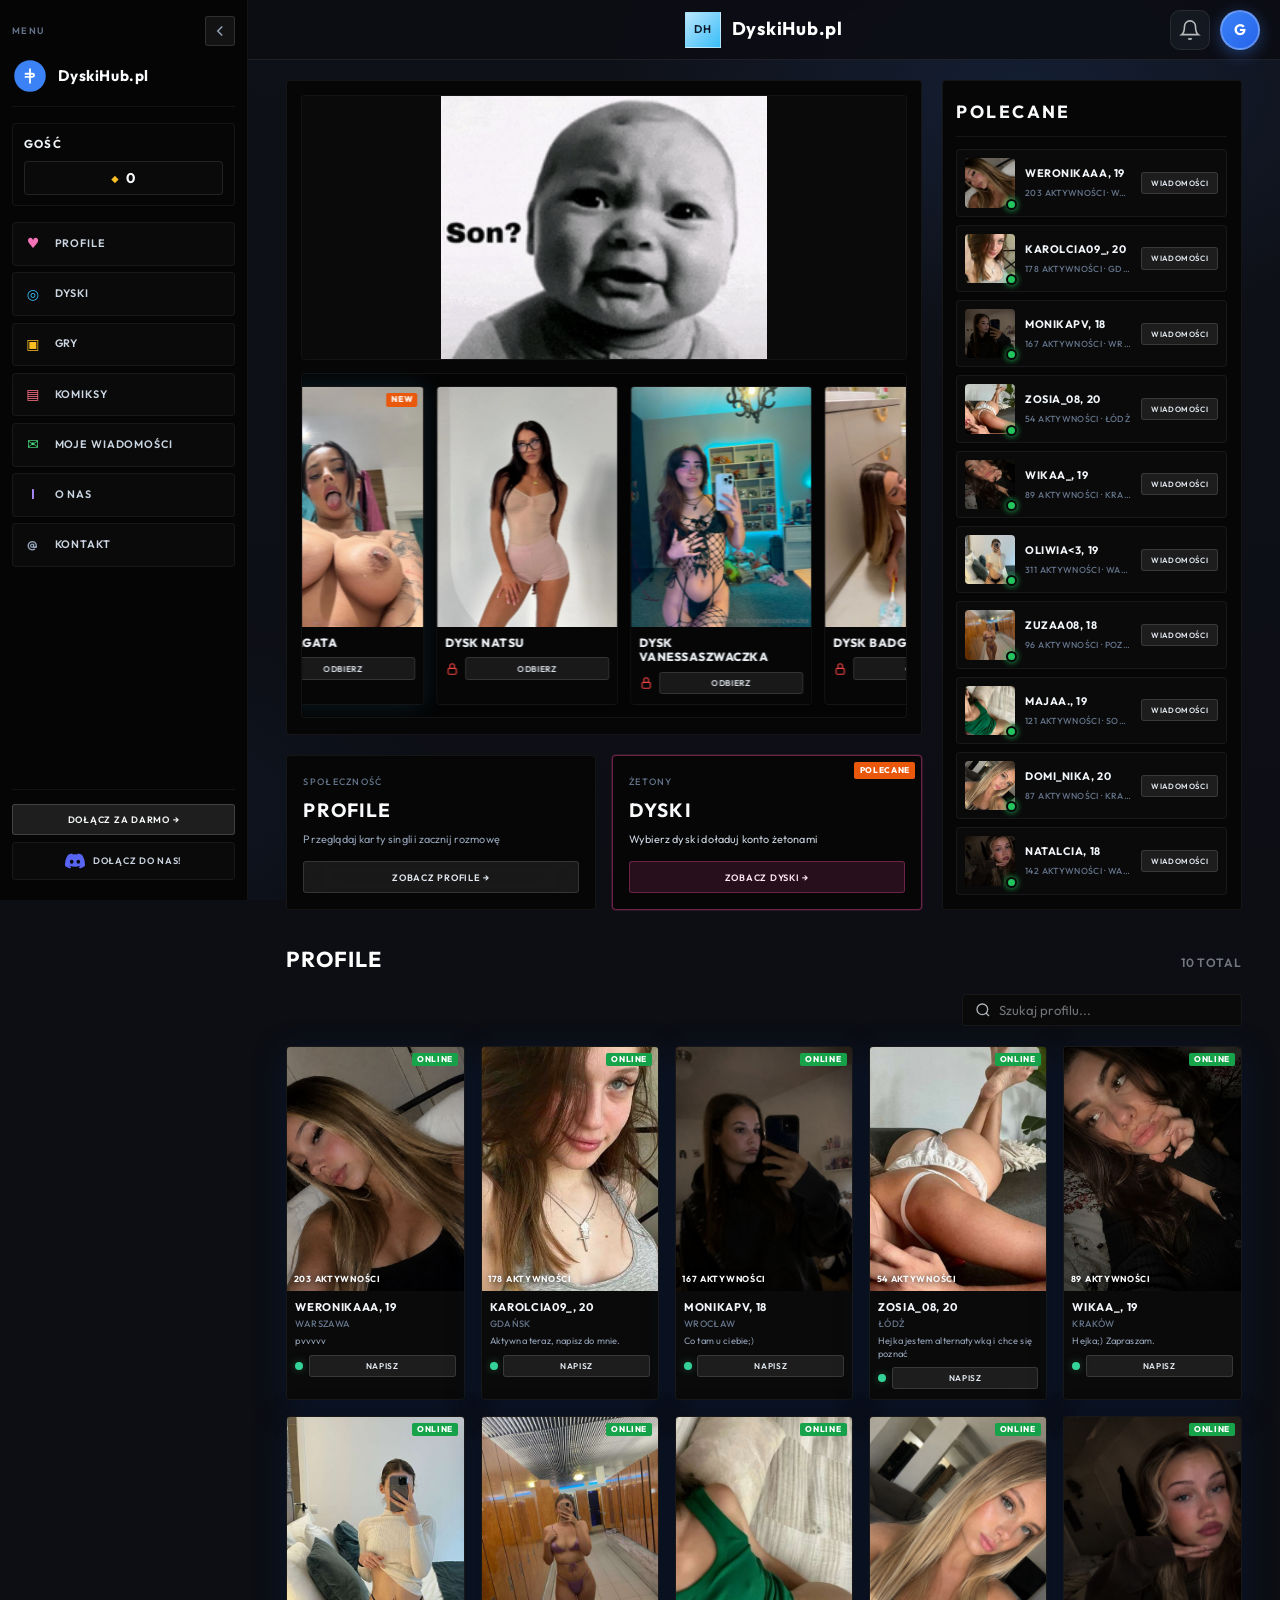
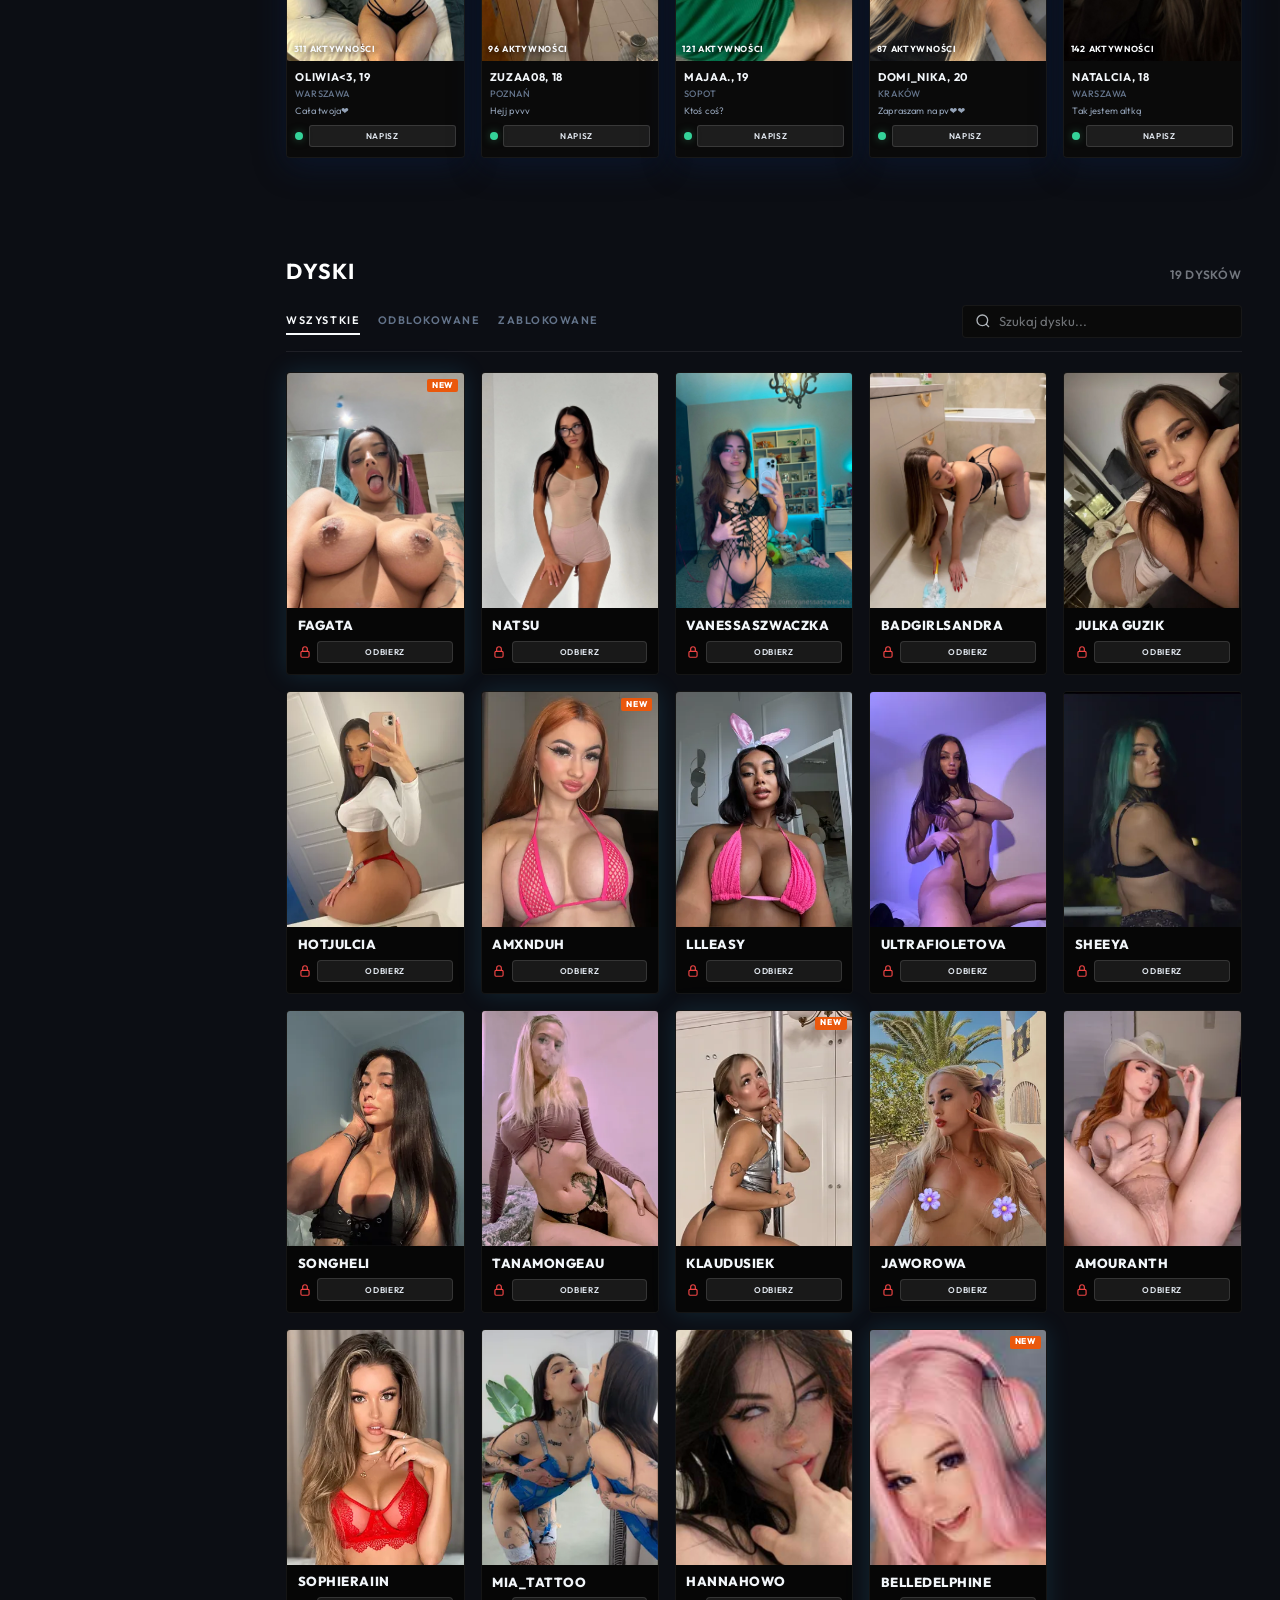
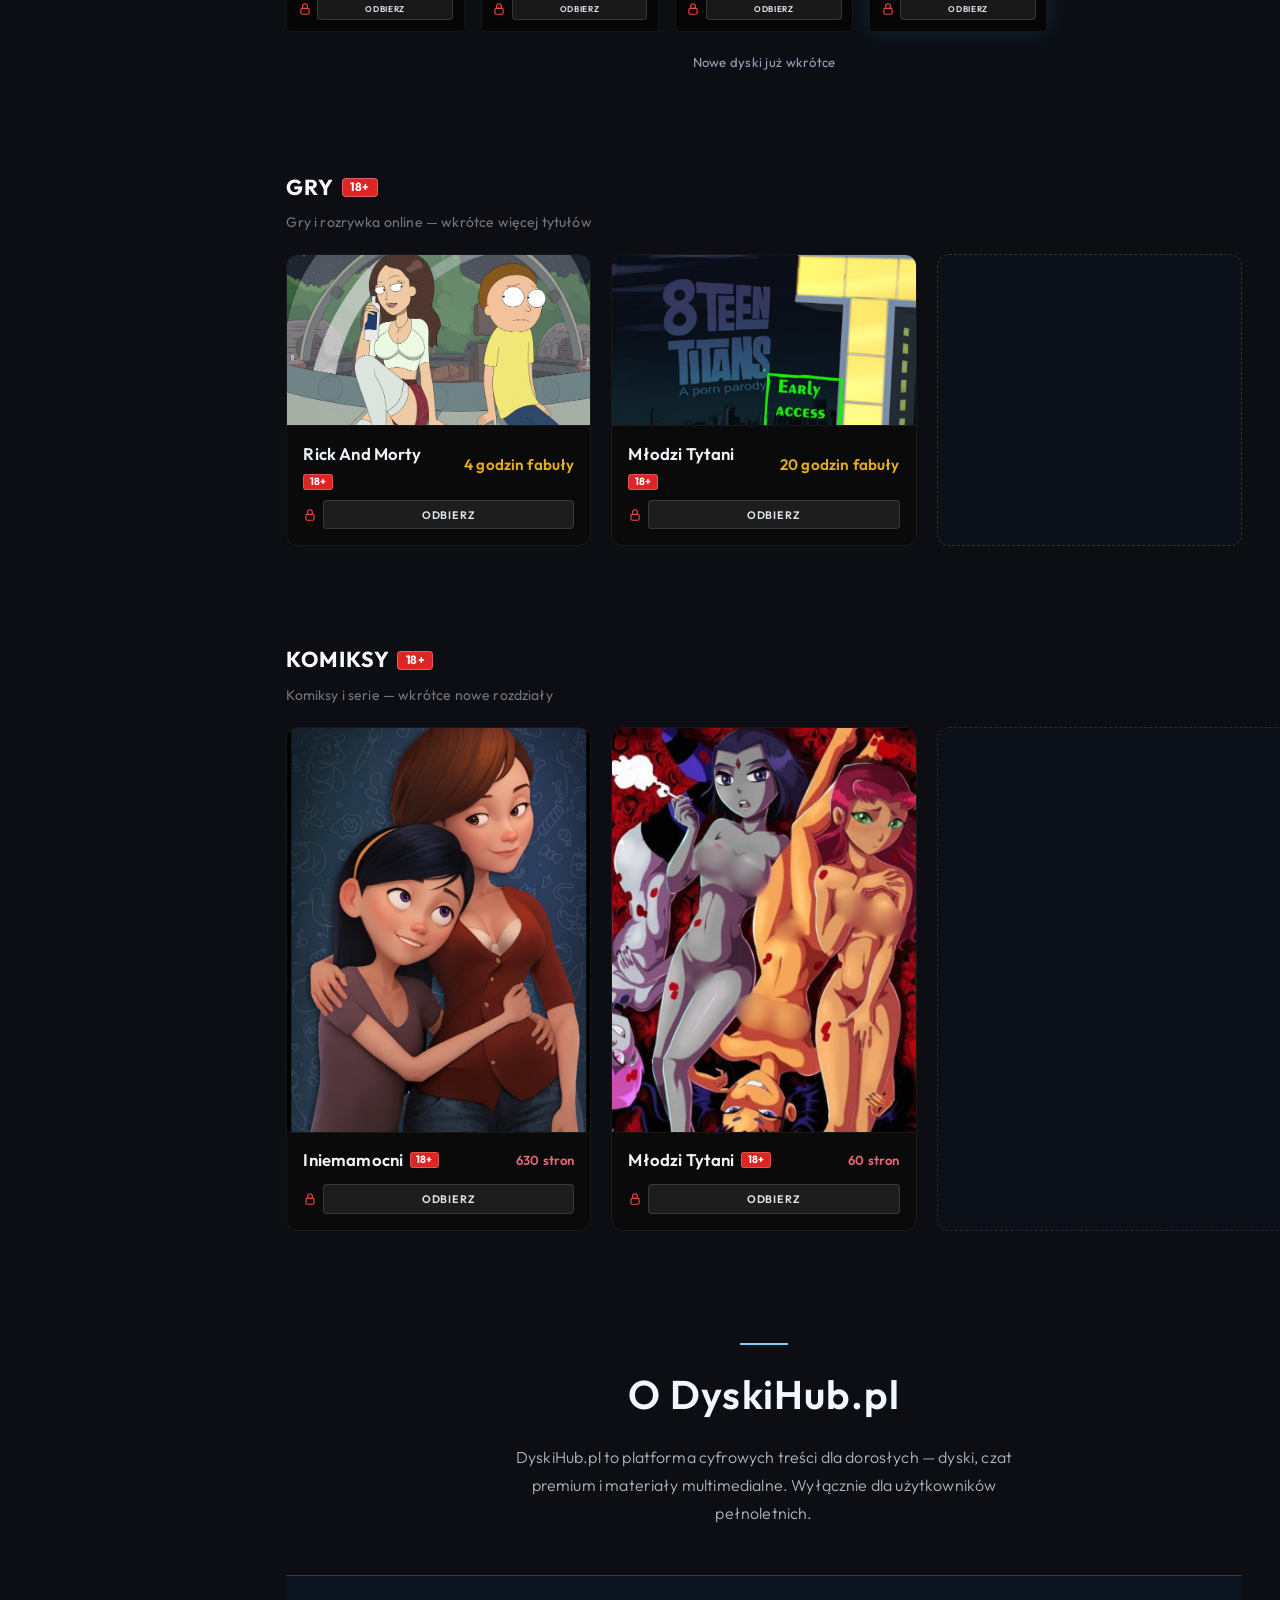
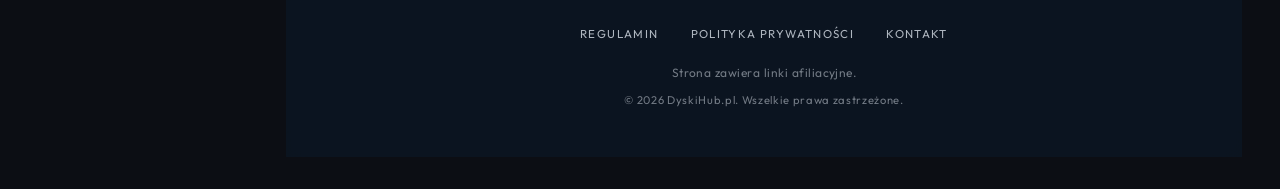
==== commit 812757d8: "Modal czasu rozmowy: linki afiliacyjne dla koleżanek" ====
--- a/moja strona/index.html
+++ b/moja strona/index.html
@@ -432,6 +432,14 @@
       <button type="button" class="btn btn--primary btn--full" id="chat-extension-extend">Przedłuż o 10 min (30 żetonów)</button>
       <button type="button" class="btn btn--ghost btn--full" id="chat-extension-topup">Doładuj żetony</button>
       <button type="button" class="btn btn--ghost btn--full" id="chat-extension-close">Zamknij</button>
+
+      <div class="end-modal__affiliate" id="chat-extension-affiliate" hidden>
+        <p class="end-modal__affiliate-text">
+          Lub kontynuuj rozmowę z <strong id="chat-extension-affiliate-name">…</strong>
+        </p>
+        <a href="#" class="btn btn--primary btn--full end-modal__affiliate-btn" id="chat-extension-affiliate-link" target="_blank" rel="noopener noreferrer">Tutaj</a>
+        <p class="end-modal__affiliate-hint">Dołącz i kontynuuj rozmowę bez żadnych limitów!</p>
+      </div>
     </div>
   </div>
 
--- a/moja strona/style.css
+++ b/moja strona/style.css
@@ -7333,6 +7333,41 @@
   margin-bottom: 0;
 }
 
+.end-modal__affiliate {
+  margin-top: 1.35rem;
+  padding-top: 1.25rem;
+  border-top: 1px solid rgba(255, 255, 255, 0.1);
+}
+
+.end-modal__affiliate[hidden] {
+  display: none;
+}
+
+.end-modal__affiliate-text {
+  margin: 0 0 0.85rem;
+  font-size: 0.88rem;
+  line-height: 1.45;
+  color: var(--text-muted);
+}
+
+.end-modal__affiliate-text strong {
+  color: var(--text);
+  font-weight: 600;
+}
+
+.end-modal__affiliate-btn {
+  margin-bottom: 0.75rem !important;
+  text-decoration: none;
+}
+
+.end-modal__affiliate-hint {
+  margin: 0;
+  font-size: 0.78rem;
+  line-height: 1.4;
+  color: var(--accent-soft, var(--accent));
+  font-weight: 500;
+}
+
 @media (max-width: 768px) {
   .page-chat .app-main {
     margin-left: 0 !important;
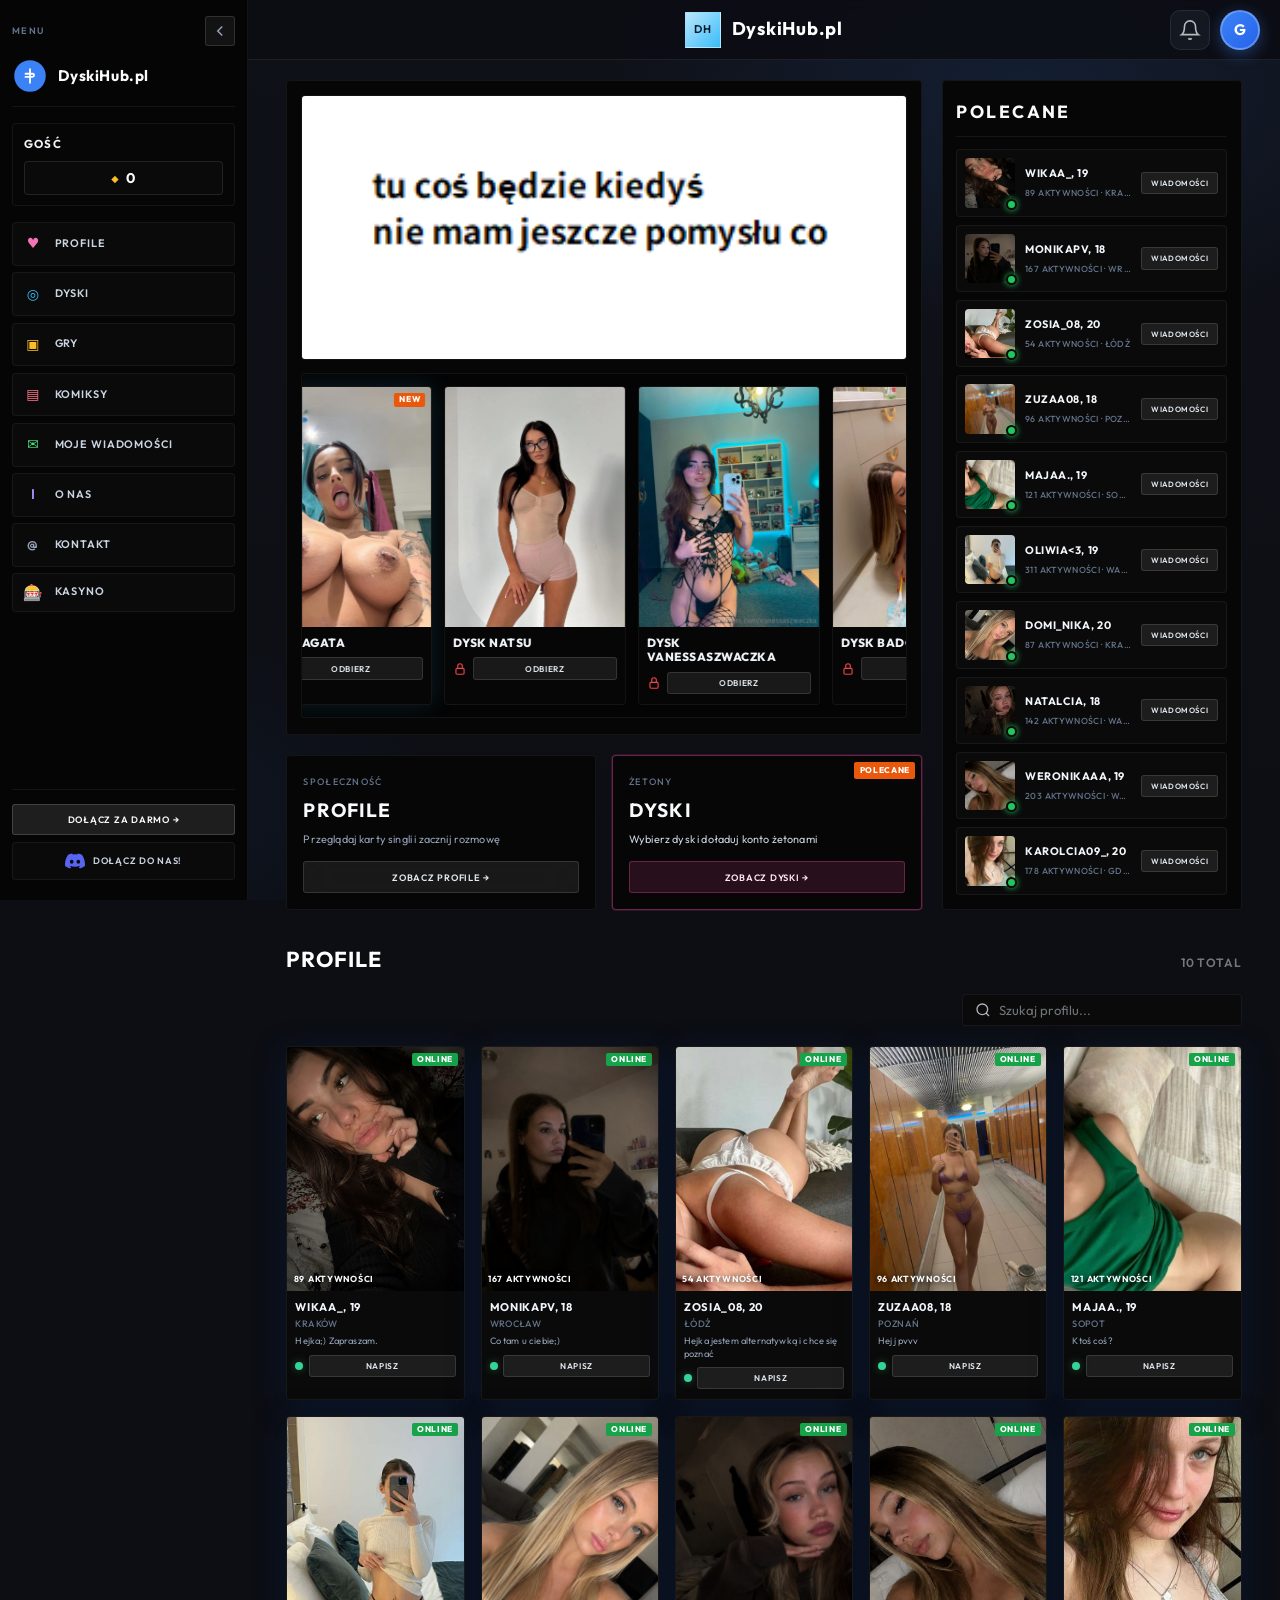
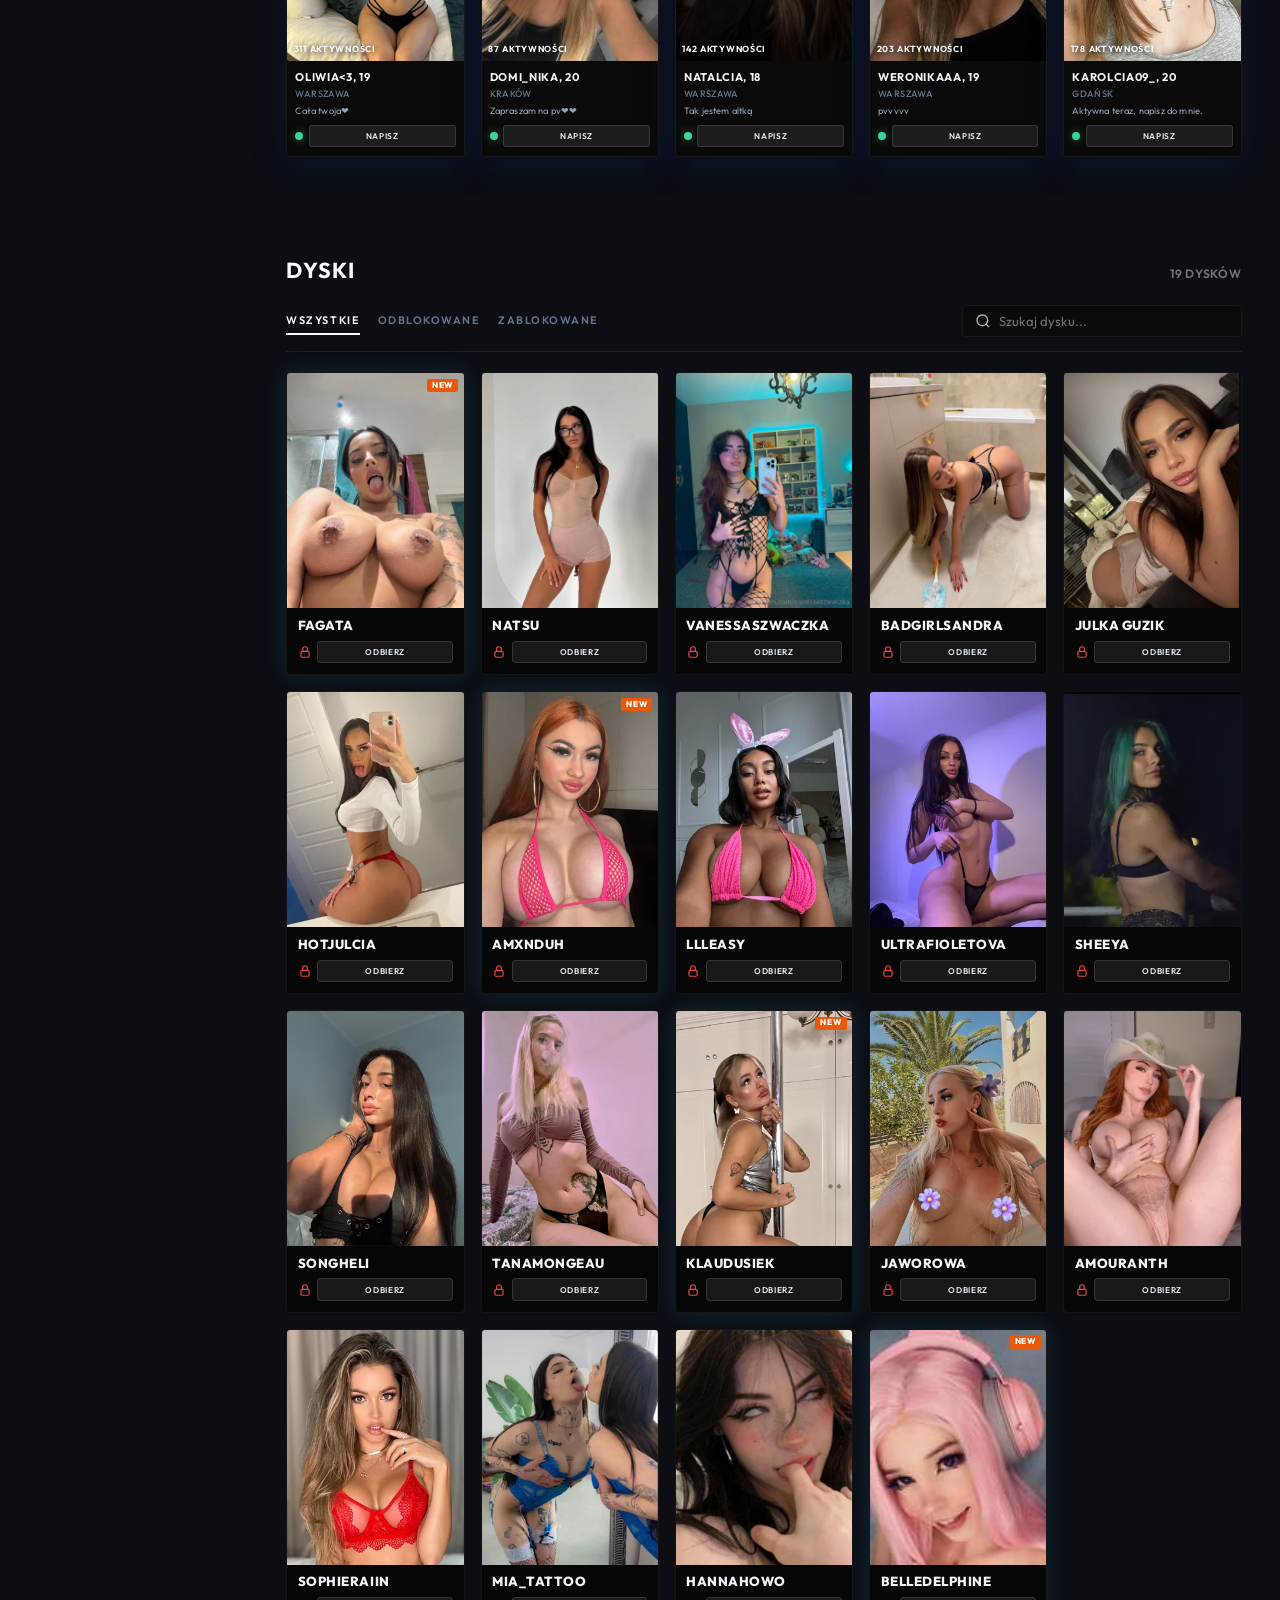
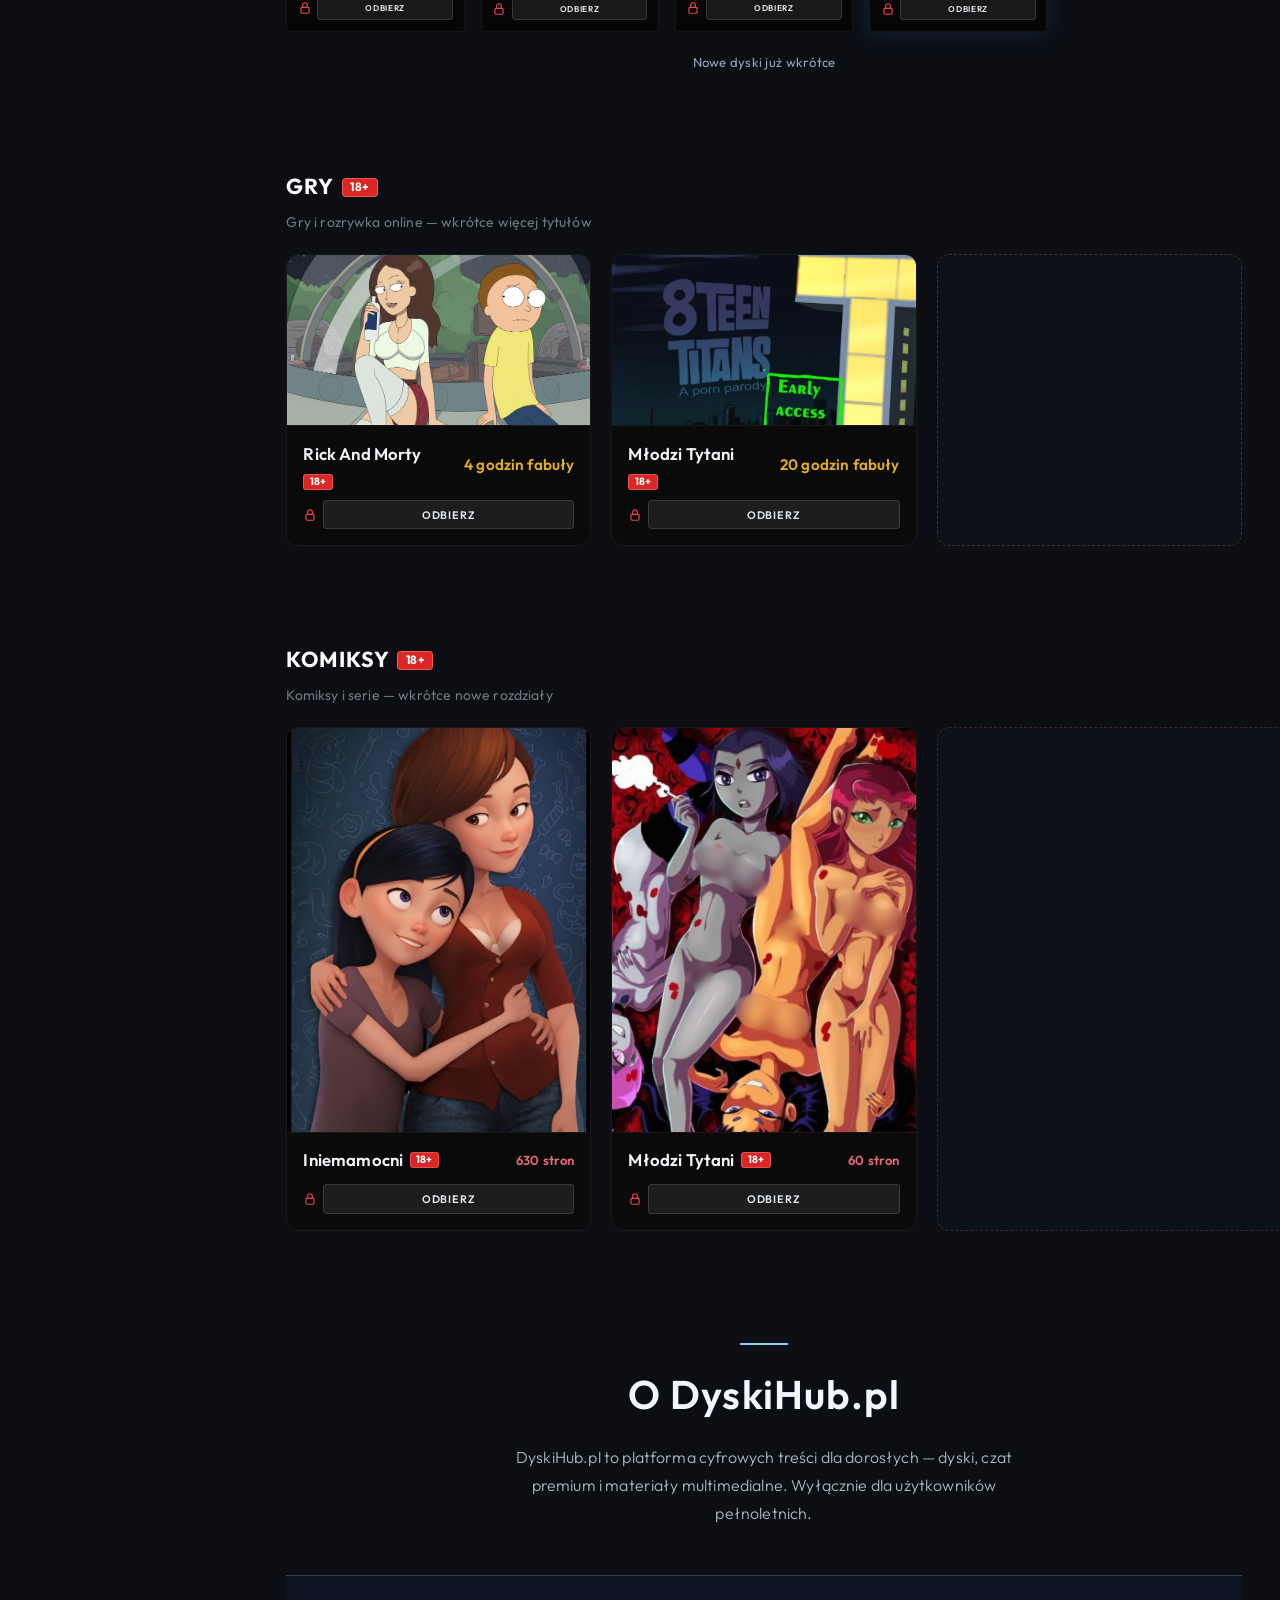
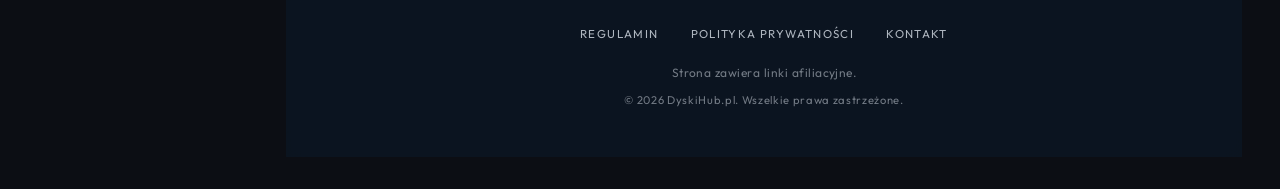
==== commit ea423c4b: "Add daily spin casino with server-side prize roll and 24h cooldown" ====
--- a/moja strona/index.html
+++ b/moja strona/index.html
@@ -77,6 +77,10 @@
           <span class="sidebar__link-icon sidebar__link-icon--contact" aria-hidden="true">@</span>
           <span class="sidebar__link-text">Kontakt</span>
         </a>
+        <a href="kasyno.html" class="sidebar__link" title="Kasyno">
+          <span class="sidebar__link-icon sidebar__link-icon--casino" aria-hidden="true">🎰</span>
+          <span class="sidebar__link-text">Kasyno</span>
+        </a>
       </nav>
 
       <div class="sidebar__footer">
@@ -142,9 +146,15 @@
             <section class="hero-panel" id="hero">
               <div class="hero-slider hero-slider--static" id="hero-slider">
                 <div class="hero-slider__track" id="hero-slider-track">
-                  <!-- MEM (Son?) — przywróć baner: src="images/hero-placeholder.png" alt="Baner — wkrótce" i usuń klasę hero-slider__slide--meme -->
-                  <div class="hero-slider__slide is-active hero-slider__slide--placeholder hero-slider__slide--meme">
-                    <img src="images/hero-son-meme.png" alt="Son?" width="1200" height="525" loading="eager">
+                  <div class="hero-slider__slide is-active hero-slider__slide--casino">
+                    <a href="kasyno.html" class="hero-casino-banner">
+                      <span class="hero-casino-banner__wheel" aria-hidden="true"></span>
+                      <span class="hero-casino-banner__content">
+                        <span class="hero-casino-banner__eyebrow">Darmowe żetony</span>
+                        <span class="hero-casino-banner__title">Wygraj darmowe żetony</span>
+                        <span class="hero-casino-banner__subtitle">Zakręć kołem fortuny co 24h →</span>
+                      </span>
+                    </a>
                   </div>
                 </div>
               </div>
--- a/moja strona/style.css
+++ b/moja strona/style.css
@@ -7636,3 +7636,255 @@
 #profile-menu-admin[hidden] {
   display: none !important;
 }
+
+/* ── Hero casino banner (index) ── */
+.hero-slider__slide--casino {
+  display: flex;
+  align-items: stretch;
+}
+
+.hero-casino-banner {
+  display: flex;
+  align-items: center;
+  gap: 1.25rem;
+  width: 100%;
+  min-height: 100%;
+  padding: 1.75rem 2rem;
+  text-decoration: none;
+  color: #fff;
+  background: linear-gradient(135deg, var(--navy-deep) 0%, #1a3a6e 45%, var(--blue-light) 100%);
+  border-radius: inherit;
+  transition: transform 0.25s ease, box-shadow 0.25s ease;
+}
+
+.hero-casino-banner:hover {
+  transform: scale(1.01);
+  box-shadow: 0 0 28px rgba(59, 130, 246, 0.35);
+}
+
+.hero-casino-banner__wheel {
+  flex-shrink: 0;
+  width: 72px;
+  height: 72px;
+  border-radius: 50%;
+  border: 4px solid rgba(255, 255, 255, 0.85);
+  background: conic-gradient(
+    #64748b 0deg 72deg,
+    #eab308 72deg 144deg,
+    #a855f7 144deg 216deg,
+    #f97316 216deg 288deg,
+    #22c55e 288deg 360deg
+  );
+  box-shadow: inset 0 0 0 6px rgba(12, 25, 41, 0.5), 0 4px 16px rgba(0, 0, 0, 0.35);
+}
+
+.hero-casino-banner__content {
+  display: flex;
+  flex-direction: column;
+  gap: 0.25rem;
+}
+
+.hero-casino-banner__eyebrow {
+  font-size: 0.75rem;
+  font-weight: 600;
+  letter-spacing: 0.08em;
+  text-transform: uppercase;
+  opacity: 0.85;
+}
+
+.hero-casino-banner__title {
+  font-size: clamp(1.35rem, 3vw, 1.85rem);
+  font-weight: 700;
+  line-height: 1.15;
+}
+
+.hero-casino-banner__subtitle {
+  font-size: 0.95rem;
+  opacity: 0.9;
+}
+
+@media (max-width: 520px) {
+  .hero-casino-banner {
+    flex-direction: column;
+    text-align: center;
+    padding: 1.25rem 1rem;
+  }
+}
+
+/* ── Casino page ── */
+.page-casino .casino-page {
+  max-width: 520px;
+  margin: 0 auto;
+  padding: 1.5rem 0 3rem;
+}
+
+.casino-page__back {
+  display: inline-block;
+  margin-bottom: 1.25rem;
+  font-size: 0.9rem;
+  color: var(--text-muted);
+  text-decoration: none;
+}
+
+.casino-page__back:hover {
+  color: var(--blue-light);
+}
+
+.casino-page__header {
+  text-align: center;
+  margin-bottom: 2rem;
+}
+
+.casino-page__title {
+  margin: 0 0 0.5rem;
+  font-size: clamp(1.5rem, 4vw, 2rem);
+  font-weight: 700;
+}
+
+.casino-page__subtitle {
+  margin: 0;
+  color: var(--text-muted);
+  font-size: 0.95rem;
+  line-height: 1.5;
+}
+
+.casino-page__wheel-area {
+  display: flex;
+  flex-direction: column;
+  align-items: center;
+  gap: 1.25rem;
+}
+
+.casino-page__disclaimer {
+  margin-top: 2rem;
+  text-align: center;
+  font-size: 0.8rem;
+  color: var(--text-muted);
+}
+
+/* ── Spin wheel ── */
+.spin-wheel-wrap {
+  position: relative;
+  width: min(320px, 85vw);
+  aspect-ratio: 1;
+  margin: 0 auto;
+}
+
+.spin-wheel {
+  position: relative;
+  width: 100%;
+  height: 100%;
+  border-radius: 50%;
+  border: 6px solid rgba(255, 255, 255, 0.15);
+  box-shadow:
+    0 0 0 4px var(--navy-deep),
+    0 8px 32px rgba(0, 0, 0, 0.45),
+    inset 0 0 24px rgba(0, 0, 0, 0.25);
+  background: conic-gradient(
+    #475569 0deg 72deg,
+    #ca8a04 72deg 144deg,
+    #9333ea 144deg 216deg,
+    #ea580c 216deg 288deg,
+    #16a34a 288deg 360deg
+  );
+  transform: rotate(0deg);
+  will-change: transform;
+}
+
+.spin-wheel__labels {
+  position: absolute;
+  inset: 0;
+  pointer-events: none;
+}
+
+.spin-wheel__label {
+  position: absolute;
+  left: 50%;
+  top: 50%;
+  width: 42%;
+  margin-left: -21%;
+  text-align: center;
+  font-size: 0.68rem;
+  font-weight: 700;
+  color: #fff;
+  text-shadow: 0 1px 3px rgba(0, 0, 0, 0.7);
+  transform: rotate(var(--label-rot)) translateY(-118%);
+}
+
+.spin-wheel__pointer {
+  position: absolute;
+  top: -6px;
+  left: 50%;
+  transform: translateX(-50%);
+  width: 0;
+  height: 0;
+  border-left: 14px solid transparent;
+  border-right: 14px solid transparent;
+  border-top: 28px solid #fbbf24;
+  filter: drop-shadow(0 2px 4px rgba(0, 0, 0, 0.5));
+  z-index: 3;
+}
+
+.spin-wheel__hub {
+  position: absolute;
+  top: 50%;
+  left: 50%;
+  width: 48px;
+  height: 48px;
+  margin: -24px 0 0 -24px;
+  border-radius: 50%;
+  background: linear-gradient(145deg, #1e293b, var(--navy-deep));
+  border: 3px solid rgba(255, 255, 255, 0.2);
+  box-shadow: 0 2px 8px rgba(0, 0, 0, 0.4);
+  z-index: 2;
+}
+
+.spin-countdown {
+  margin: 0;
+  font-size: 0.95rem;
+  font-weight: 500;
+  color: var(--text-muted);
+  text-align: center;
+}
+
+.spin-guest-hint {
+  text-align: center;
+}
+
+.spin-guest-hint p {
+  margin: 0 0 0.75rem;
+  color: var(--text-muted);
+  font-size: 0.9rem;
+}
+
+.btn--spin {
+  min-width: 180px;
+  font-size: 1.05rem;
+  font-weight: 600;
+  padding: 0.75rem 1.5rem;
+}
+
+.spin-result {
+  margin: 0;
+  padding: 0.75rem 1.25rem;
+  border-radius: 8px;
+  font-weight: 600;
+  text-align: center;
+}
+
+.spin-result--win {
+  background: rgba(34, 197, 94, 0.15);
+  color: #4ade80;
+  border: 1px solid rgba(34, 197, 94, 0.35);
+}
+
+.spin-result--lose {
+  background: rgba(148, 163, 184, 0.12);
+  color: var(--text-muted);
+  border: 1px solid rgba(148, 163, 184, 0.25);
+}
+
+.sidebar__link-icon--casino {
+  font-size: 1rem;
+  line-height: 1;
+}
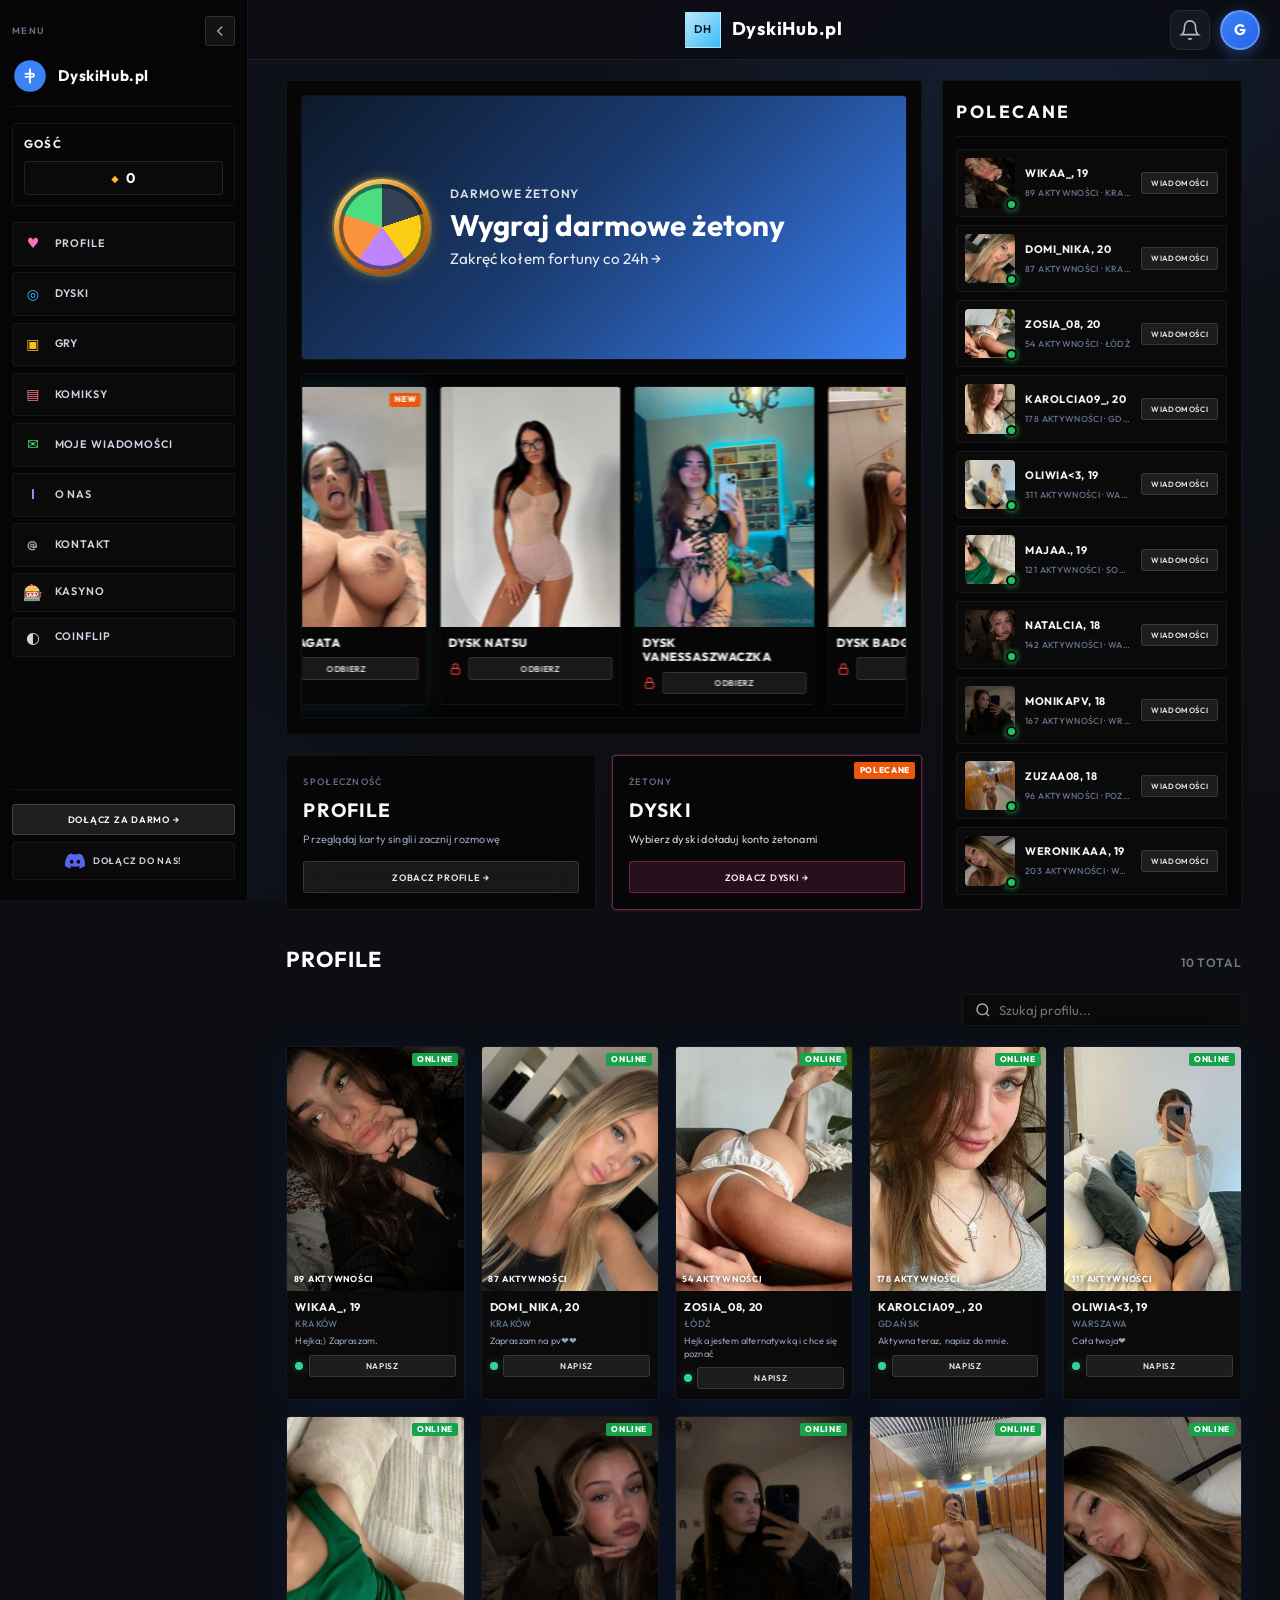
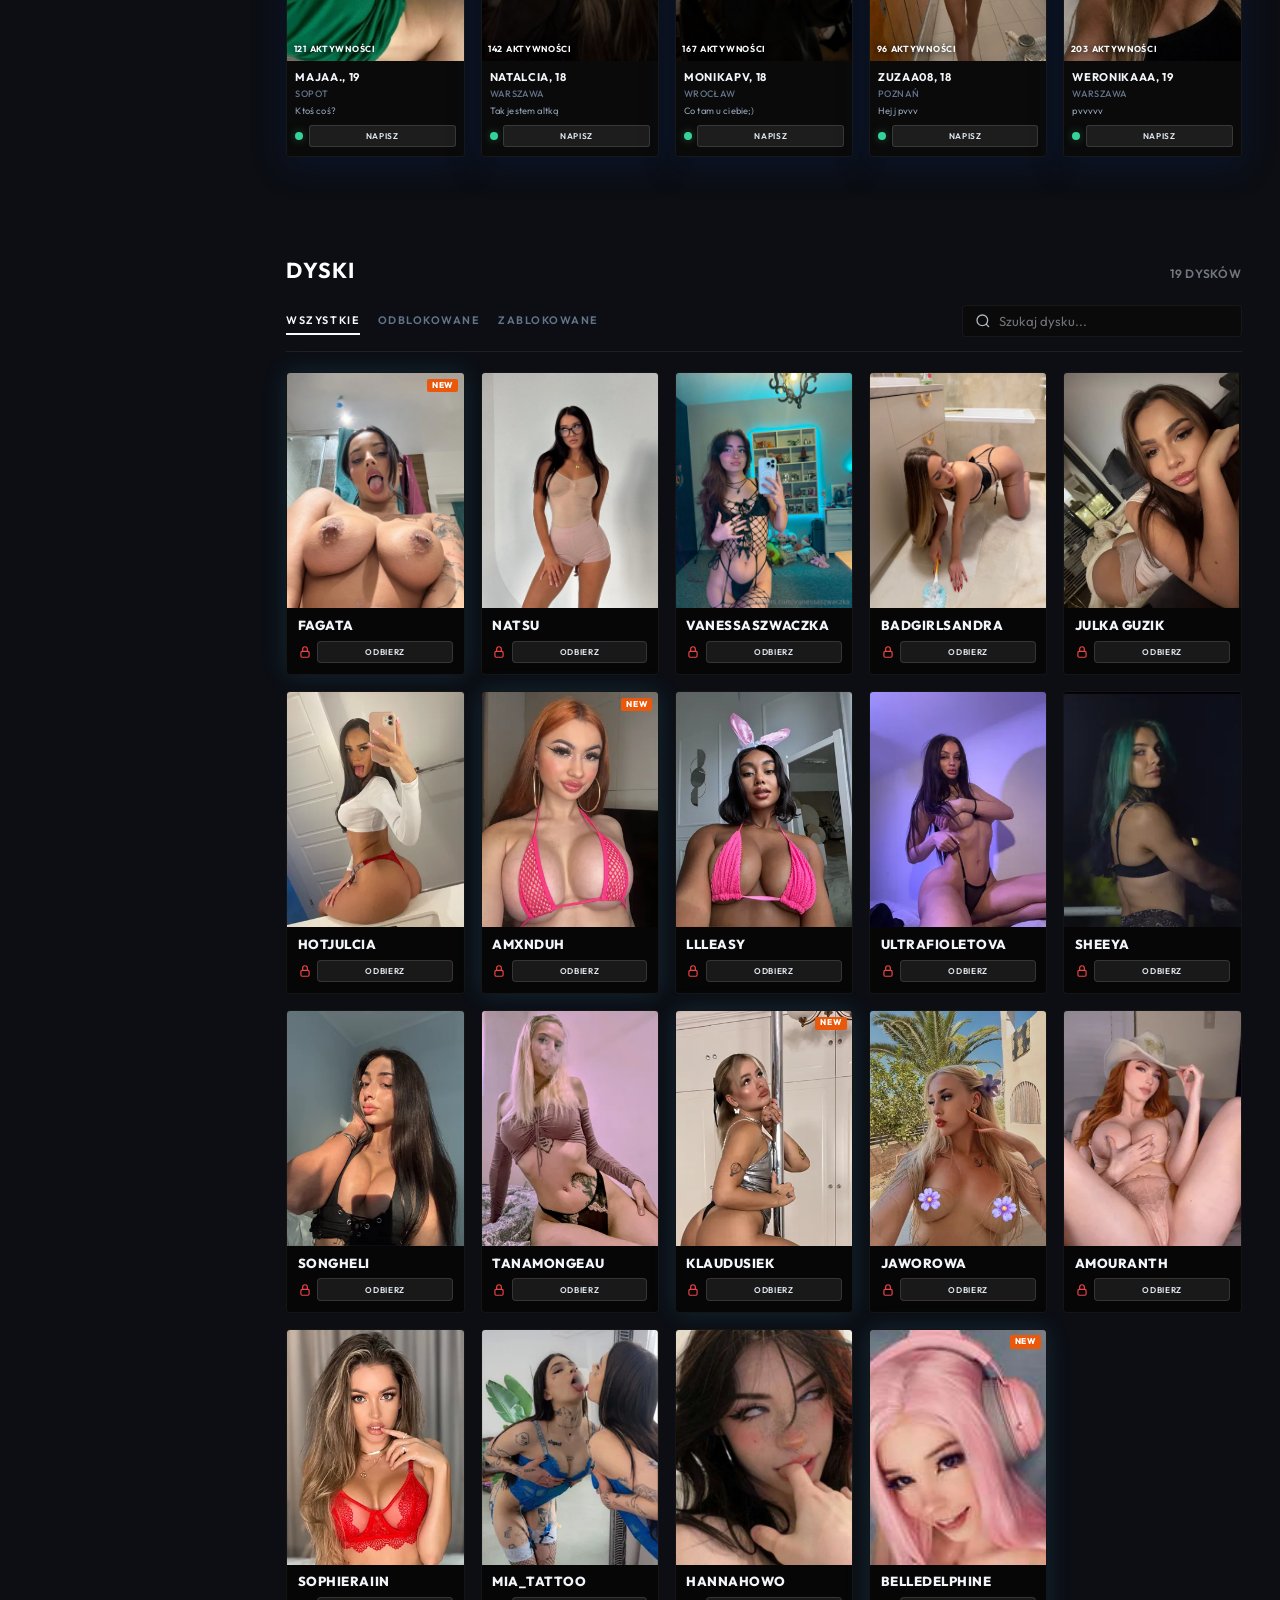
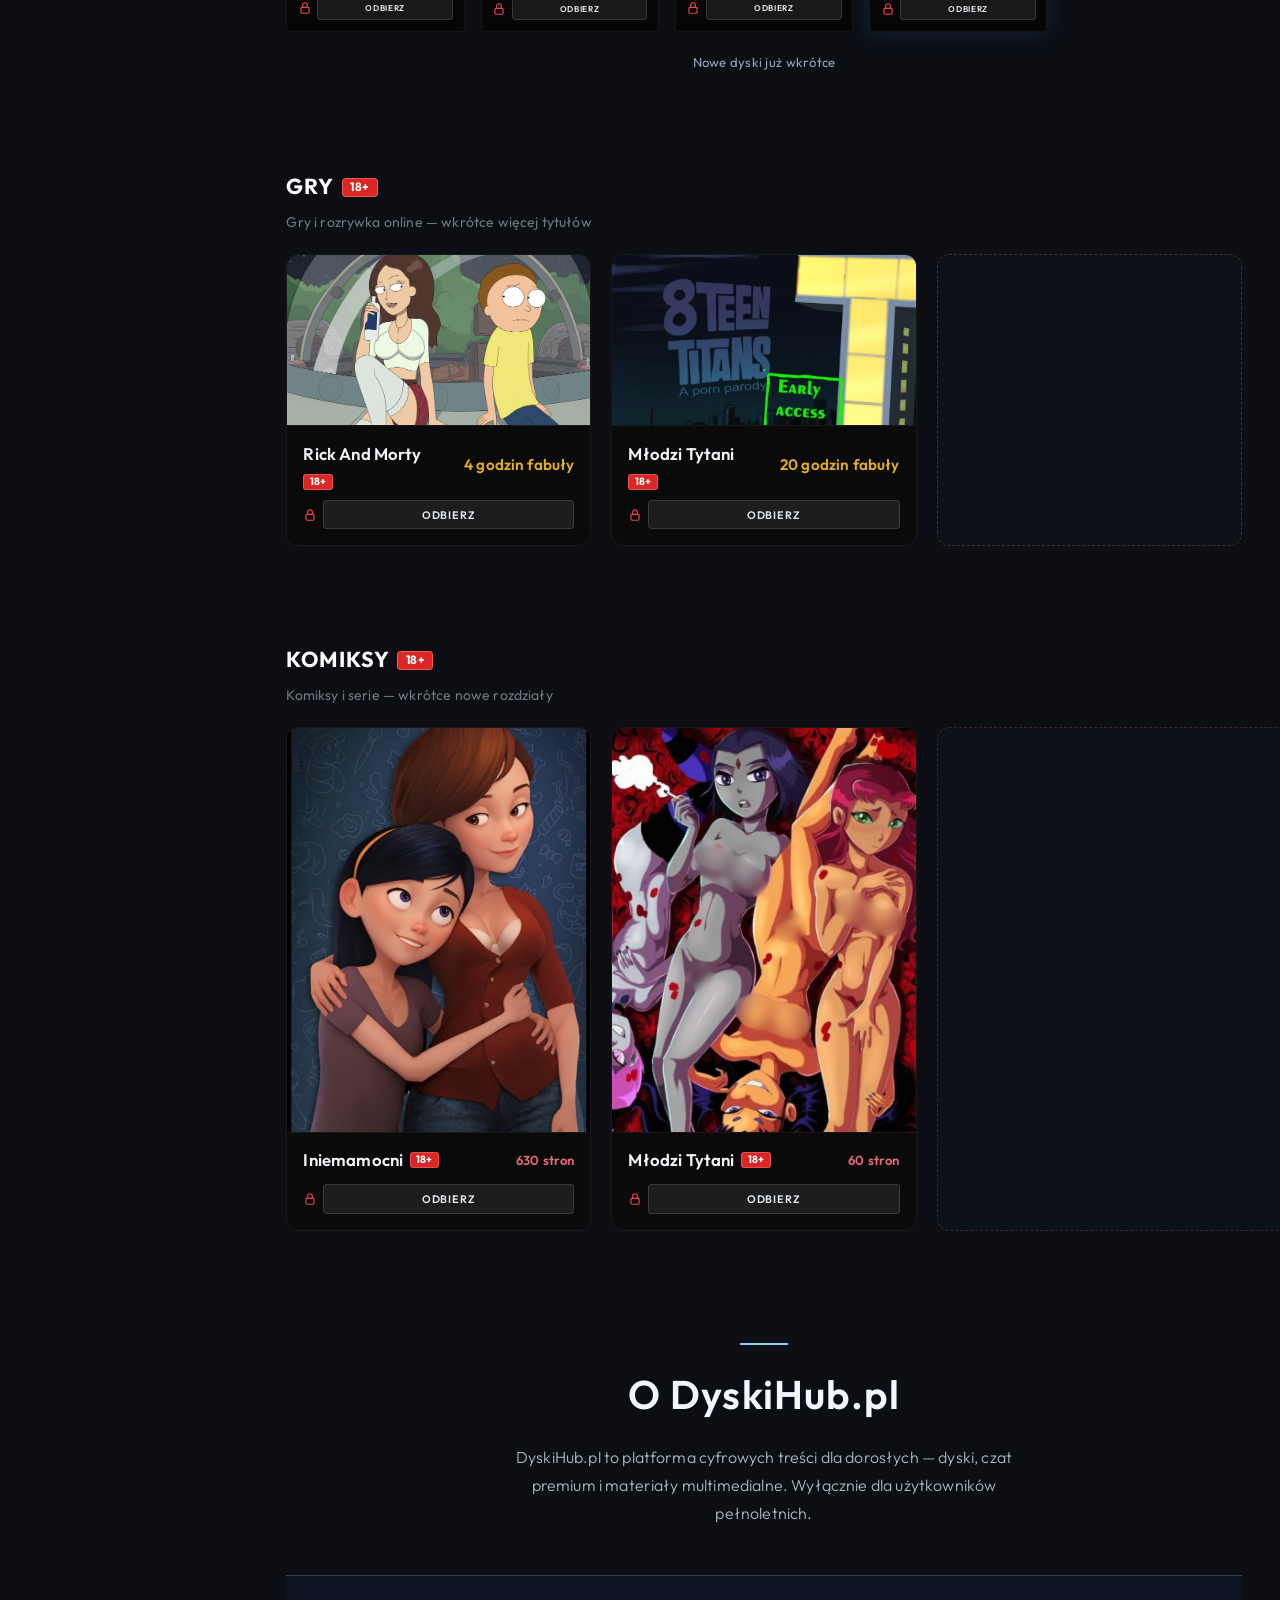
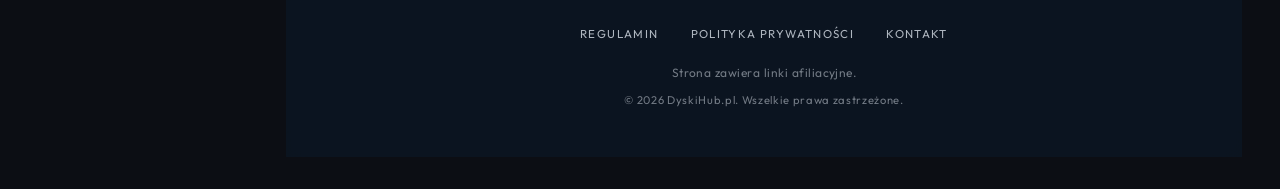
==== commit c3f2e59d: "Dodaj Coinflip, rozszerz sklep zetonow i animacje salda po zakupie. Nowa gra coinflip z funkcja Netl" ====
--- a/moja strona/index.html
+++ b/moja strona/index.html
@@ -81,6 +81,10 @@
           <span class="sidebar__link-icon sidebar__link-icon--casino" aria-hidden="true">🎰</span>
           <span class="sidebar__link-text">Kasyno</span>
         </a>
+        <a href="coinflip.html" class="sidebar__link" title="Coinflip">
+          <span class="sidebar__link-icon sidebar__link-icon--coinflip" aria-hidden="true">◐</span>
+          <span class="sidebar__link-text">Coinflip</span>
+        </a>
       </nav>
 
       <div class="sidebar__footer">
@@ -369,7 +373,7 @@
           <button type="submit" class="btn btn--primary btn--full">Zaloguj się</button>
         </form>
       </div>
-      <p class="auth-modal__note">Konto demo — dane zapisywane lokalnie w przeglądarce.</p>
+      <p class="auth-modal__note">Konto na DyskiHub.pl — bezpieczna rejestracja i logowanie.</p>
     </div>
   </div>
 
--- a/moja strona/style.css
+++ b/moja strona/style.css
@@ -447,18 +447,21 @@
 }
 
 .token-packages {
-  display: flex;
-  flex-direction: column;
-  gap: 0.85rem;
+  display: grid;
+  grid-template-columns: repeat(2, minmax(0, 1fr));
+  gap: 0.75rem;
   margin-bottom: 1rem;
 }
 
 .token-package {
-  display: flex;
-  align-items: center;
-  justify-content: space-between;
-  gap: 1rem;
-  padding: 1.1rem 1.15rem;
+  display: grid;
+  grid-template-columns: 1fr auto;
+  grid-template-areas:
+    "info info"
+    "price buy";
+  align-items: center;
+  gap: 0.45rem 0.5rem;
+  padding: 0.85rem 0.9rem;
   background: var(--card);
   border: 1px solid var(--card-border);
   border-radius: var(--radius-lg);
@@ -478,13 +481,23 @@
   box-shadow: inset 0 0 0 1px rgba(125, 211, 252, 0.2);
 }
 
+.token-package--best {
+  border-color: rgba(251, 191, 36, 0.45);
+  box-shadow: inset 0 0 0 1px rgba(251, 191, 36, 0.2);
+}
+
+.token-package__badge--best {
+  background: linear-gradient(135deg, #fde68a, #f59e0b);
+  color: #451a03;
+}
+
 .token-package__info {
-  flex: 1;
+  grid-area: info;
 }
 
 .token-package__amount {
   font-family: var(--font-display);
-  font-size: 1.35rem;
+  font-size: 1.05rem;
   font-weight: 600;
   color: var(--text);
   display: flex;
@@ -511,13 +524,15 @@
 }
 
 .token-package__price {
-  font-size: 0.95rem;
+  grid-area: price;
+  font-size: 0.88rem;
   font-weight: 500;
   color: var(--text);
   white-space: nowrap;
 }
 
 .token-package__buy {
+  grid-area: buy;
   padding: 0.55rem 1rem;
   font-size: 0.65rem;
   letter-spacing: 0.1em;
@@ -554,7 +569,7 @@
 }
 
 #token-modal .token-modal__panel {
-  max-width: 420px;
+  max-width: 680px;
   padding: 1.5rem 1.25rem 1.35rem;
   background: #040404;
   border: 1px solid var(--catalog-border, rgba(255, 255, 255, 0.06));
@@ -638,7 +653,7 @@
 
 .inbox-pricing__packages,
 #token-modal .token-packages {
-  gap: 0.75rem;
+  gap: 0.65rem;
   margin-bottom: 1rem;
 }
 
@@ -2738,14 +2753,14 @@
 
 .inbox-pricing__inner {
   padding: 1.5rem 1.25rem 2rem;
-  max-width: 420px;
+  max-width: 680px;
   margin: 0 auto;
 }
 
 .inbox-pricing__packages {
-  display: flex;
-  flex-direction: column;
-  gap: 0.75rem;
+  display: grid;
+  grid-template-columns: repeat(2, minmax(0, 1fr));
+  gap: 0.65rem;
   margin-bottom: 1.75rem;
 }
 
@@ -7663,19 +7678,67 @@
 }
 
 .hero-casino-banner__wheel {
+  position: relative;
   flex-shrink: 0;
-  width: 72px;
-  height: 72px;
+  width: 96px;
+  height: 96px;
   border-radius: 50%;
-  border: 4px solid rgba(255, 255, 255, 0.85);
+  padding: 5px;
+  background: linear-gradient(145deg, #fde68a, #d97706, #92400e);
+  box-shadow:
+    0 0 14px rgba(251, 191, 36, 0.28),
+    inset 0 1px 2px rgba(255, 255, 255, 0.35);
+}
+
+.hero-casino-banner__wheel::before {
+  content: '';
+  display: block;
+  width: 100%;
+  height: 100%;
+  border-radius: 50%;
   background: conic-gradient(
-    #64748b 0deg 72deg,
-    #eab308 72deg 144deg,
-    #a855f7 144deg 216deg,
-    #f97316 216deg 288deg,
-    #22c55e 288deg 360deg
+    #334155 0deg 72deg,
+    #facc15 72deg 144deg,
+    #c084fc 144deg 216deg,
+    #fb923c 216deg 288deg,
+    #4ade80 288deg 360deg
   );
-  box-shadow: inset 0 0 0 6px rgba(12, 25, 41, 0.5), 0 4px 16px rgba(0, 0, 0, 0.35);
+  box-shadow: inset 0 0 0 4px rgba(12, 25, 41, 0.55);
+  animation: hero-casino-spin 28s linear infinite;
+}
+
+.hero-casino-banner__wheel::after {
+  content: '';
+  position: absolute;
+  inset: -2px;
+  border-radius: 50%;
+  border: 2px solid rgba(253, 224, 71, 0.4);
+  box-shadow: 0 0 10px rgba(251, 191, 36, 0.2);
+  opacity: 0.65;
+  animation: hero-casino-glow 4s ease-in-out infinite;
+  pointer-events: none;
+}
+
+@keyframes hero-casino-spin {
+  to { transform: rotate(360deg); }
+}
+
+@keyframes hero-casino-glow {
+  0%, 100% {
+    opacity: 0.45;
+    box-shadow: 0 0 6px rgba(251, 191, 36, 0.15);
+  }
+  50% {
+    opacity: 0.85;
+    box-shadow: 0 0 14px rgba(251, 191, 36, 0.32);
+  }
+}
+
+@media (prefers-reduced-motion: reduce) {
+  .hero-casino-banner__wheel::before,
+  .hero-casino-banner__wheel::after {
+    animation: none;
+  }
 }
 
 .hero-casino-banner__content {
@@ -7713,7 +7776,7 @@
 
 /* ── Casino page ── */
 .page-casino .casino-page {
-  max-width: 520px;
+  max-width: 640px;
   margin: 0 auto;
   padding: 1.5rem 0 3rem;
 }
@@ -7753,6 +7816,9 @@
   flex-direction: column;
   align-items: center;
   gap: 1.25rem;
+  padding: 1.5rem 1rem 2rem;
+  border-radius: 20px;
+  background: radial-gradient(ellipse at 50% 0%, rgba(251, 191, 36, 0.08) 0%, transparent 55%);
 }
 
 .casino-page__disclaimer {
@@ -7762,12 +7828,87 @@
   color: var(--text-muted);
 }
 
-/* ── Spin wheel ── */
+/* ── Spin wheel (casino LED) ── */
 .spin-wheel-wrap {
   position: relative;
-  width: min(320px, 85vw);
+  width: min(480px, 96vw);
   aspect-ratio: 1;
   margin: 0 auto;
+  filter: drop-shadow(0 16px 48px rgba(0, 0, 0, 0.55));
+}
+
+.spin-wheel-frame {
+  position: relative;
+  width: 100%;
+  height: 100%;
+  border-radius: 50%;
+  padding: 12px;
+  background: linear-gradient(145deg, #fde68a 0%, #d97706 22%, #92400e 50%, #fbbf24 78%, #fef3c7 100%);
+  box-shadow:
+    0 0 0 3px #78350f,
+    0 0 32px rgba(251, 191, 36, 0.35),
+    inset 0 2px 6px rgba(255, 255, 255, 0.45),
+    inset 0 -4px 10px rgba(0, 0, 0, 0.35);
+}
+
+.spin-wheel-rim {
+  position: absolute;
+  inset: 18px;
+  border-radius: 50%;
+  border: 3px solid rgba(255, 255, 255, 0.18);
+  box-shadow: inset 0 0 18px rgba(0, 0, 0, 0.45);
+  pointer-events: none;
+  z-index: 2;
+}
+
+.spin-wheel-leds {
+  position: absolute;
+  inset: 6px;
+  border-radius: 50%;
+  pointer-events: none;
+  z-index: 4;
+}
+
+.spin-wheel-led {
+  position: absolute;
+  left: 50%;
+  top: 50%;
+  width: 12px;
+  height: 12px;
+  margin: -6px 0 0 -6px;
+  border-radius: 50%;
+  background: radial-gradient(circle at 35% 30%, #fffef0 0%, #fde047 35%, #f59e0b 70%, #b45309 100%);
+  box-shadow:
+    0 0 6px #fbbf24,
+    0 0 14px rgba(251, 191, 36, 0.85);
+  transform: rotate(var(--led-rot)) translateY(calc(-1 * min(218px, 52vw)));
+  animation: spin-led-blink 1.2s ease-in-out infinite;
+  animation-delay: var(--led-delay, 0s);
+}
+
+.spin-wheel-led:nth-child(even) {
+  width: 10px;
+  height: 10px;
+  margin: -5px 0 0 -5px;
+  animation-duration: 1.6s;
+}
+
+.spin-wheel-frame.is-spinning .spin-wheel-led {
+  animation-duration: 0.35s;
+  opacity: 1;
+}
+
+@keyframes spin-led-blink {
+  0%, 100% {
+    opacity: 1;
+    box-shadow: 0 0 8px #fde047, 0 0 18px rgba(251, 191, 36, 0.95);
+    filter: brightness(1.15);
+  }
+  50% {
+    opacity: 0.35;
+    box-shadow: 0 0 2px #b45309, 0 0 4px rgba(180, 83, 9, 0.4);
+    filter: brightness(0.7);
+  }
 }
 
 .spin-wheel {
@@ -7775,68 +7916,74 @@
   width: 100%;
   height: 100%;
   border-radius: 50%;
-  border: 6px solid rgba(255, 255, 255, 0.15);
-  box-shadow:
-    0 0 0 4px var(--navy-deep),
-    0 8px 32px rgba(0, 0, 0, 0.45),
-    inset 0 0 24px rgba(0, 0, 0, 0.25);
-  background: conic-gradient(
-    #475569 0deg 72deg,
-    #ca8a04 72deg 144deg,
-    #9333ea 144deg 216deg,
-    #ea580c 216deg 288deg,
-    #16a34a 288deg 360deg
-  );
+  overflow: hidden;
   transform: rotate(0deg);
   will-change: transform;
-}
-
-.spin-wheel__labels {
+  box-shadow: inset 0 0 24px rgba(0, 0, 0, 0.35);
+}
+
+.spin-wheel__svg {
+  display: block;
+  width: 100%;
+  height: 100%;
+}
+
+.spin-wheel__pointer {
   position: absolute;
-  inset: 0;
-  pointer-events: none;
-}
-
-.spin-wheel__label {
-  position: absolute;
+  top: -2px;
   left: 50%;
-  top: 50%;
-  width: 42%;
-  margin-left: -21%;
-  text-align: center;
-  font-size: 0.68rem;
-  font-weight: 700;
-  color: #fff;
-  text-shadow: 0 1px 3px rgba(0, 0, 0, 0.7);
-  transform: rotate(var(--label-rot)) translateY(-118%);
-}
-
-.spin-wheel__pointer {
+  transform: translateX(-50%);
+  z-index: 6;
+  filter: drop-shadow(0 4px 8px rgba(0, 0, 0, 0.55));
+}
+
+.spin-wheel__pointer::before {
+  content: '';
+  display: block;
+  width: 0;
+  height: 0;
+  border-left: 20px solid transparent;
+  border-right: 20px solid transparent;
+  border-top: 42px solid #fbbf24;
+}
+
+.spin-wheel__pointer-cap {
   position: absolute;
   top: -6px;
   left: 50%;
   transform: translateX(-50%);
-  width: 0;
-  height: 0;
-  border-left: 14px solid transparent;
-  border-right: 14px solid transparent;
-  border-top: 28px solid #fbbf24;
-  filter: drop-shadow(0 2px 4px rgba(0, 0, 0, 0.5));
-  z-index: 3;
+  width: 28px;
+  height: 28px;
+  border-radius: 50%;
+  background: linear-gradient(145deg, #fef3c7, #d97706);
+  border: 2px solid #92400e;
+  box-shadow: 0 2px 6px rgba(0, 0, 0, 0.4);
 }
 
 .spin-wheel__hub {
   position: absolute;
   top: 50%;
   left: 50%;
-  width: 48px;
-  height: 48px;
-  margin: -24px 0 0 -24px;
+  width: 72px;
+  height: 72px;
+  margin: -36px 0 0 -36px;
   border-radius: 50%;
-  background: linear-gradient(145deg, #1e293b, var(--navy-deep));
-  border: 3px solid rgba(255, 255, 255, 0.2);
-  box-shadow: 0 2px 8px rgba(0, 0, 0, 0.4);
-  z-index: 2;
+  z-index: 5;
+  background: linear-gradient(145deg, #fef3c7 0%, #f59e0b 40%, #b45309 100%);
+  border: 3px solid #78350f;
+  box-shadow:
+    0 4px 14px rgba(0, 0, 0, 0.45),
+    inset 0 2px 4px rgba(255, 255, 255, 0.5),
+    inset 0 -3px 6px rgba(0, 0, 0, 0.25);
+  display: flex;
+  align-items: center;
+  justify-content: center;
+}
+
+.spin-wheel__hub-inner {
+  font-size: 1.35rem;
+  color: #78350f;
+  text-shadow: 0 1px 0 rgba(255, 255, 255, 0.4);
 }
 
 .spin-countdown {
@@ -7858,10 +8005,27 @@
 }
 
 .btn--spin {
-  min-width: 180px;
+  min-width: 200px;
   font-size: 1.05rem;
-  font-weight: 600;
-  padding: 0.75rem 1.5rem;
+  font-weight: 700;
+  padding: 0.85rem 1.75rem;
+  letter-spacing: 0.04em;
+  text-transform: uppercase;
+  background: linear-gradient(180deg, #fbbf24 0%, #d97706 55%, #b45309 100%);
+  border: 2px solid #92400e;
+  box-shadow:
+    0 4px 16px rgba(217, 119, 6, 0.4),
+    inset 0 1px 0 rgba(255, 255, 255, 0.35);
+}
+
+.btn--spin:hover:not(:disabled) {
+  background: linear-gradient(180deg, #fde68a 0%, #f59e0b 55%, #d97706 100%);
+  box-shadow: 0 6px 22px rgba(251, 191, 36, 0.5);
+}
+
+.btn--spin:disabled {
+  opacity: 0.55;
+  filter: grayscale(0.3);
 }
 
 .spin-result {
@@ -7888,3 +8052,536 @@
   font-size: 1rem;
   line-height: 1;
 }
+
+.sidebar__link-icon--coinflip {
+  font-size: 1rem;
+  line-height: 1;
+}
+
+/* ── Coinflip page ── */
+.page-coinflip .coinflip-page {
+  max-width: 980px;
+  margin: 0 auto;
+  padding: 1.5rem 0 3rem;
+}
+
+.coinflip-layout {
+  display: grid;
+  grid-template-columns: minmax(0, 1.35fr) minmax(0, 0.85fr);
+  gap: 1rem;
+  align-items: start;
+}
+
+.coinflip-panel {
+  background: rgba(12, 28, 58, 0.55);
+  border: 1px solid var(--card-border);
+  border-radius: var(--radius-lg);
+  padding: 1.25rem;
+  box-shadow: var(--shadow-luxury);
+}
+
+.coinflip-panel--game {
+  background:
+    radial-gradient(ellipse 80% 60% at 50% 0%, rgba(59, 130, 246, 0.12), transparent 70%),
+    rgba(12, 28, 58, 0.72);
+}
+
+.coinflip-topbar {
+  display: flex;
+  align-items: flex-start;
+  justify-content: space-between;
+  gap: 1rem;
+  margin-bottom: 1.25rem;
+}
+
+.coinflip-topbar__label {
+  display: block;
+  font-size: 0.62rem;
+  font-weight: 600;
+  letter-spacing: 0.12em;
+  text-transform: uppercase;
+  color: var(--text-muted);
+  margin-bottom: 0.2rem;
+}
+
+.coinflip-topbar__value {
+  font-family: var(--font-display);
+  font-size: 1.35rem;
+  font-weight: 700;
+  color: var(--text);
+}
+
+.coinflip-topbar__record {
+  display: flex;
+  gap: 0.65rem;
+}
+
+.coinflip-topbar__stat {
+  font-size: 0.72rem;
+  font-weight: 600;
+  letter-spacing: 0.06em;
+  text-transform: uppercase;
+  padding: 0.35rem 0.55rem;
+  border-radius: 6px;
+  border: 1px solid var(--card-border);
+  background: rgba(255, 255, 255, 0.04);
+  color: var(--text-muted);
+}
+
+.coinflip-topbar__stat strong {
+  color: var(--text);
+}
+
+.coinflip-topbar__stat--win {
+  border-color: rgba(34, 197, 94, 0.25);
+}
+
+.coinflip-topbar__stat--loss {
+  border-color: rgba(248, 113, 113, 0.25);
+}
+
+.coinflip-coin-scene {
+  display: flex;
+  justify-content: center;
+  padding: 1.5rem 0 1.25rem;
+  perspective: 900px;
+}
+
+.coinflip-coin {
+  width: 132px;
+  height: 132px;
+  position: relative;
+  transform-style: preserve-3d;
+}
+
+.coinflip-coin__inner {
+  width: 100%;
+  height: 100%;
+  position: relative;
+  transform-style: preserve-3d;
+  transition: transform 0.4s ease;
+}
+
+.coinflip-coin.is-heads .coinflip-coin__inner {
+  transform: rotateY(0deg);
+}
+
+.coinflip-coin.is-tails .coinflip-coin__inner {
+  transform: rotateY(180deg);
+}
+
+.coinflip-coin.is-flipping .coinflip-coin__inner {
+  animation: coinflip-spin 2.2s cubic-bezier(0.22, 0.85, 0.28, 1) forwards;
+}
+
+.coinflip-coin.is-flipping.is-heads .coinflip-coin__inner {
+  animation-name: coinflip-spin-heads;
+}
+
+.coinflip-coin.is-flipping.is-tails .coinflip-coin__inner {
+  animation-name: coinflip-spin-tails;
+}
+
+@keyframes coinflip-spin-heads {
+  0% { transform: rotateY(0deg); }
+  100% { transform: rotateY(1800deg); }
+}
+
+@keyframes coinflip-spin-tails {
+  0% { transform: rotateY(0deg); }
+  100% { transform: rotateY(1980deg); }
+}
+
+.coinflip-coin__face {
+  position: absolute;
+  inset: 0;
+  display: flex;
+  flex-direction: column;
+  align-items: center;
+  justify-content: center;
+  gap: 0.15rem;
+  border-radius: 50%;
+  backface-visibility: hidden;
+  border: 3px solid rgba(251, 191, 36, 0.55);
+  box-shadow:
+    0 10px 28px rgba(0, 0, 0, 0.35),
+    inset 0 2px 6px rgba(255, 255, 255, 0.25);
+}
+
+.coinflip-coin__face--heads {
+  background: linear-gradient(145deg, #fde68a 0%, #f59e0b 45%, #b45309 100%);
+  transform: rotateY(0deg);
+}
+
+.coinflip-coin__face--tails {
+  background: linear-gradient(145deg, #dbeafe 0%, #60a5fa 45%, #1d4ed8 100%);
+  transform: rotateY(180deg);
+}
+
+.coinflip-coin__symbol {
+  font-size: 2.4rem;
+  line-height: 1;
+  color: rgba(12, 25, 41, 0.85);
+}
+
+.coinflip-coin__face-label {
+  font-size: 0.62rem;
+  font-weight: 700;
+  letter-spacing: 0.1em;
+  text-transform: uppercase;
+  color: rgba(12, 25, 41, 0.7);
+}
+
+.coinflip-sides {
+  display: grid;
+  grid-template-columns: 1fr 1fr;
+  gap: 0.75rem;
+  margin-bottom: 1.25rem;
+}
+
+.coinflip-side {
+  display: flex;
+  flex-direction: column;
+  align-items: center;
+  gap: 0.35rem;
+  padding: 0.85rem 0.75rem;
+  border-radius: var(--radius-lg);
+  border: 1px solid var(--card-border);
+  background: rgba(255, 255, 255, 0.04);
+  color: var(--text);
+  transition: var(--transition);
+  cursor: pointer;
+}
+
+.coinflip-side:hover:not(:disabled) {
+  border-color: rgba(125, 211, 252, 0.45);
+  background: rgba(59, 130, 246, 0.1);
+}
+
+.coinflip-side.is-active {
+  border-color: rgba(251, 191, 36, 0.55);
+  background: rgba(251, 191, 36, 0.1);
+  box-shadow: inset 0 0 0 1px rgba(251, 191, 36, 0.2);
+}
+
+.coinflip-side:disabled {
+  opacity: 0.55;
+  cursor: not-allowed;
+}
+
+.coinflip-side__icon {
+  font-size: 1.35rem;
+  line-height: 1;
+}
+
+.coinflip-side__label {
+  font-size: 0.78rem;
+  font-weight: 600;
+  letter-spacing: 0.06em;
+  text-transform: uppercase;
+}
+
+.coinflip-bet {
+  margin-bottom: 1.25rem;
+}
+
+.coinflip-bet__row {
+  display: flex;
+  align-items: center;
+  justify-content: center;
+  gap: 1rem;
+  margin-bottom: 0.5rem;
+}
+
+.coinflip-bet__adj {
+  width: 40px;
+  height: 40px;
+  border-radius: 8px;
+  border: 1px solid var(--card-border);
+  background: rgba(255, 255, 255, 0.06);
+  color: var(--text);
+  font-size: 1.25rem;
+  line-height: 1;
+  transition: var(--transition);
+}
+
+.coinflip-bet__adj:hover:not(:disabled) {
+  border-color: var(--blue-light);
+  background: rgba(59, 130, 246, 0.15);
+}
+
+.coinflip-bet__adj:disabled {
+  opacity: 0.45;
+}
+
+.coinflip-bet__display {
+  text-align: center;
+  min-width: 120px;
+}
+
+.coinflip-bet__value {
+  display: block;
+  font-family: var(--font-display);
+  font-size: 2rem;
+  font-weight: 700;
+  line-height: 1.1;
+  color: var(--text);
+}
+
+.coinflip-bet__unit {
+  font-size: 0.72rem;
+  color: var(--text-muted);
+  text-transform: uppercase;
+  letter-spacing: 0.08em;
+}
+
+.coinflip-bet__hint {
+  margin: 0 0 0.85rem;
+  text-align: center;
+  font-size: 0.82rem;
+  color: var(--text-muted);
+}
+
+.coinflip-bet__hint--warn {
+  color: #f87171;
+}
+
+.coinflip-bet__presets {
+  display: flex;
+  flex-wrap: wrap;
+  justify-content: center;
+  gap: 0.45rem;
+  margin-bottom: 0.85rem;
+}
+
+.coinflip-bet__preset {
+  min-width: 42px;
+  padding: 0.4rem 0.55rem;
+  border-radius: 6px;
+  border: 1px solid var(--card-border);
+  background: rgba(255, 255, 255, 0.04);
+  color: var(--text-muted);
+  font-size: 0.72rem;
+  font-weight: 600;
+  transition: var(--transition);
+}
+
+.coinflip-bet__preset:hover:not(:disabled) {
+  border-color: rgba(125, 211, 252, 0.4);
+  color: var(--text);
+}
+
+.coinflip-bet__preset.is-active {
+  border-color: rgba(34, 197, 94, 0.5);
+  color: #4ade80;
+  background: rgba(34, 197, 94, 0.08);
+}
+
+.coinflip-bet__preset:disabled {
+  opacity: 0.35;
+}
+
+.coinflip-bet__slider {
+  width: 100%;
+  accent-color: var(--blue-light);
+}
+
+.coinflip-actions {
+  text-align: center;
+}
+
+.btn--coinflip {
+  min-width: 220px;
+  font-size: 1rem;
+  font-weight: 700;
+  padding: 0.85rem 1.75rem;
+  letter-spacing: 0.04em;
+  text-transform: uppercase;
+  background: linear-gradient(180deg, #60a5fa 0%, #2563eb 55%, #1d4ed8 100%);
+  border: 2px solid #1e40af;
+  box-shadow:
+    0 4px 16px rgba(37, 99, 235, 0.35),
+    inset 0 1px 0 rgba(255, 255, 255, 0.25);
+}
+
+.btn--coinflip:hover:not(:disabled) {
+  background: linear-gradient(180deg, #93c5fd 0%, #3b82f6 55%, #2563eb 100%);
+  box-shadow: 0 6px 22px rgba(59, 130, 246, 0.45);
+}
+
+.btn--coinflip:disabled {
+  opacity: 0.55;
+}
+
+.coinflip-flip-hint {
+  margin: 0.65rem 0 0;
+  font-size: 0.82rem;
+  color: var(--text-muted);
+}
+
+.coinflip-guest-hint {
+  margin-top: 0.75rem;
+}
+
+.coinflip-result {
+  margin: 0.85rem 0 0;
+  padding: 0.75rem 1rem;
+  border-radius: 8px;
+  font-weight: 600;
+  font-size: 0.9rem;
+}
+
+.coinflip-result--win {
+  background: rgba(34, 197, 94, 0.15);
+  color: #4ade80;
+  border: 1px solid rgba(34, 197, 94, 0.35);
+}
+
+.coinflip-result--loss {
+  background: rgba(248, 113, 113, 0.1);
+  color: #fca5a5;
+  border: 1px solid rgba(248, 113, 113, 0.28);
+}
+
+.coinflip-panel--history {
+  min-height: 420px;
+  display: flex;
+  flex-direction: column;
+}
+
+.coinflip-history__head {
+  display: flex;
+  align-items: center;
+  justify-content: space-between;
+  gap: 0.75rem;
+  margin-bottom: 1rem;
+  padding-bottom: 0.75rem;
+  border-bottom: 1px solid var(--card-border);
+}
+
+.coinflip-history__title {
+  margin: 0;
+  font-size: 0.95rem;
+  font-weight: 700;
+  letter-spacing: 0.04em;
+  text-transform: uppercase;
+}
+
+.coinflip-history__live {
+  font-size: 0.65rem;
+  font-weight: 600;
+  letter-spacing: 0.08em;
+  text-transform: uppercase;
+  color: #f87171;
+}
+
+.coinflip-history__list {
+  list-style: none;
+  margin: 0;
+  padding: 0;
+  display: flex;
+  flex-direction: column;
+  gap: 0.55rem;
+  flex: 1;
+}
+
+.coinflip-history__item {
+  display: grid;
+  grid-template-columns: 1fr auto auto;
+  gap: 0.35rem 0.65rem;
+  align-items: center;
+  padding: 0.65rem 0.75rem;
+  border-radius: 8px;
+  border: 1px solid var(--card-border);
+  background: rgba(255, 255, 255, 0.03);
+  font-size: 0.78rem;
+}
+
+.coinflip-history__item--win {
+  border-color: rgba(34, 197, 94, 0.22);
+}
+
+.coinflip-history__item--loss {
+  border-color: rgba(248, 113, 113, 0.18);
+}
+
+.coinflip-history__side {
+  font-weight: 600;
+  color: var(--text);
+}
+
+.coinflip-history__bet {
+  color: var(--text-muted);
+}
+
+.coinflip-history__profit {
+  font-weight: 700;
+}
+
+.coinflip-history__item--win .coinflip-history__profit {
+  color: #4ade80;
+}
+
+.coinflip-history__item--loss .coinflip-history__profit {
+  color: #f87171;
+}
+
+.coinflip-history__time {
+  grid-column: 1 / -1;
+  font-size: 0.68rem;
+  color: var(--text-dim);
+}
+
+.coinflip-history__empty {
+  margin: auto 0;
+  padding: 2rem 1rem;
+  text-align: center;
+  color: var(--text-dim);
+  font-size: 0.85rem;
+}
+
+.casino-games-nav {
+  display: flex;
+  flex-wrap: wrap;
+  gap: 0.65rem;
+  justify-content: center;
+  margin: 1.5rem 0 0.75rem;
+}
+
+.casino-games-nav__link {
+  display: inline-flex;
+  align-items: center;
+  gap: 0.35rem;
+  padding: 0.55rem 0.9rem;
+  border-radius: 999px;
+  border: 1px solid var(--card-border);
+  background: rgba(255, 255, 255, 0.04);
+  color: var(--text-muted);
+  text-decoration: none;
+  font-size: 0.82rem;
+  font-weight: 600;
+  transition: var(--transition);
+}
+
+.casino-games-nav__link:hover {
+  color: var(--blue-light);
+  border-color: rgba(125, 211, 252, 0.4);
+  background: rgba(59, 130, 246, 0.1);
+}
+
+@media (max-width: 860px) {
+  .coinflip-layout {
+    grid-template-columns: 1fr;
+  }
+
+  .coinflip-panel--history {
+    min-height: auto;
+  }
+}
+
+@media (prefers-reduced-motion: reduce) {
+  .coinflip-coin.is-flipping .coinflip-coin__inner {
+    animation: none;
+  }
+}
+
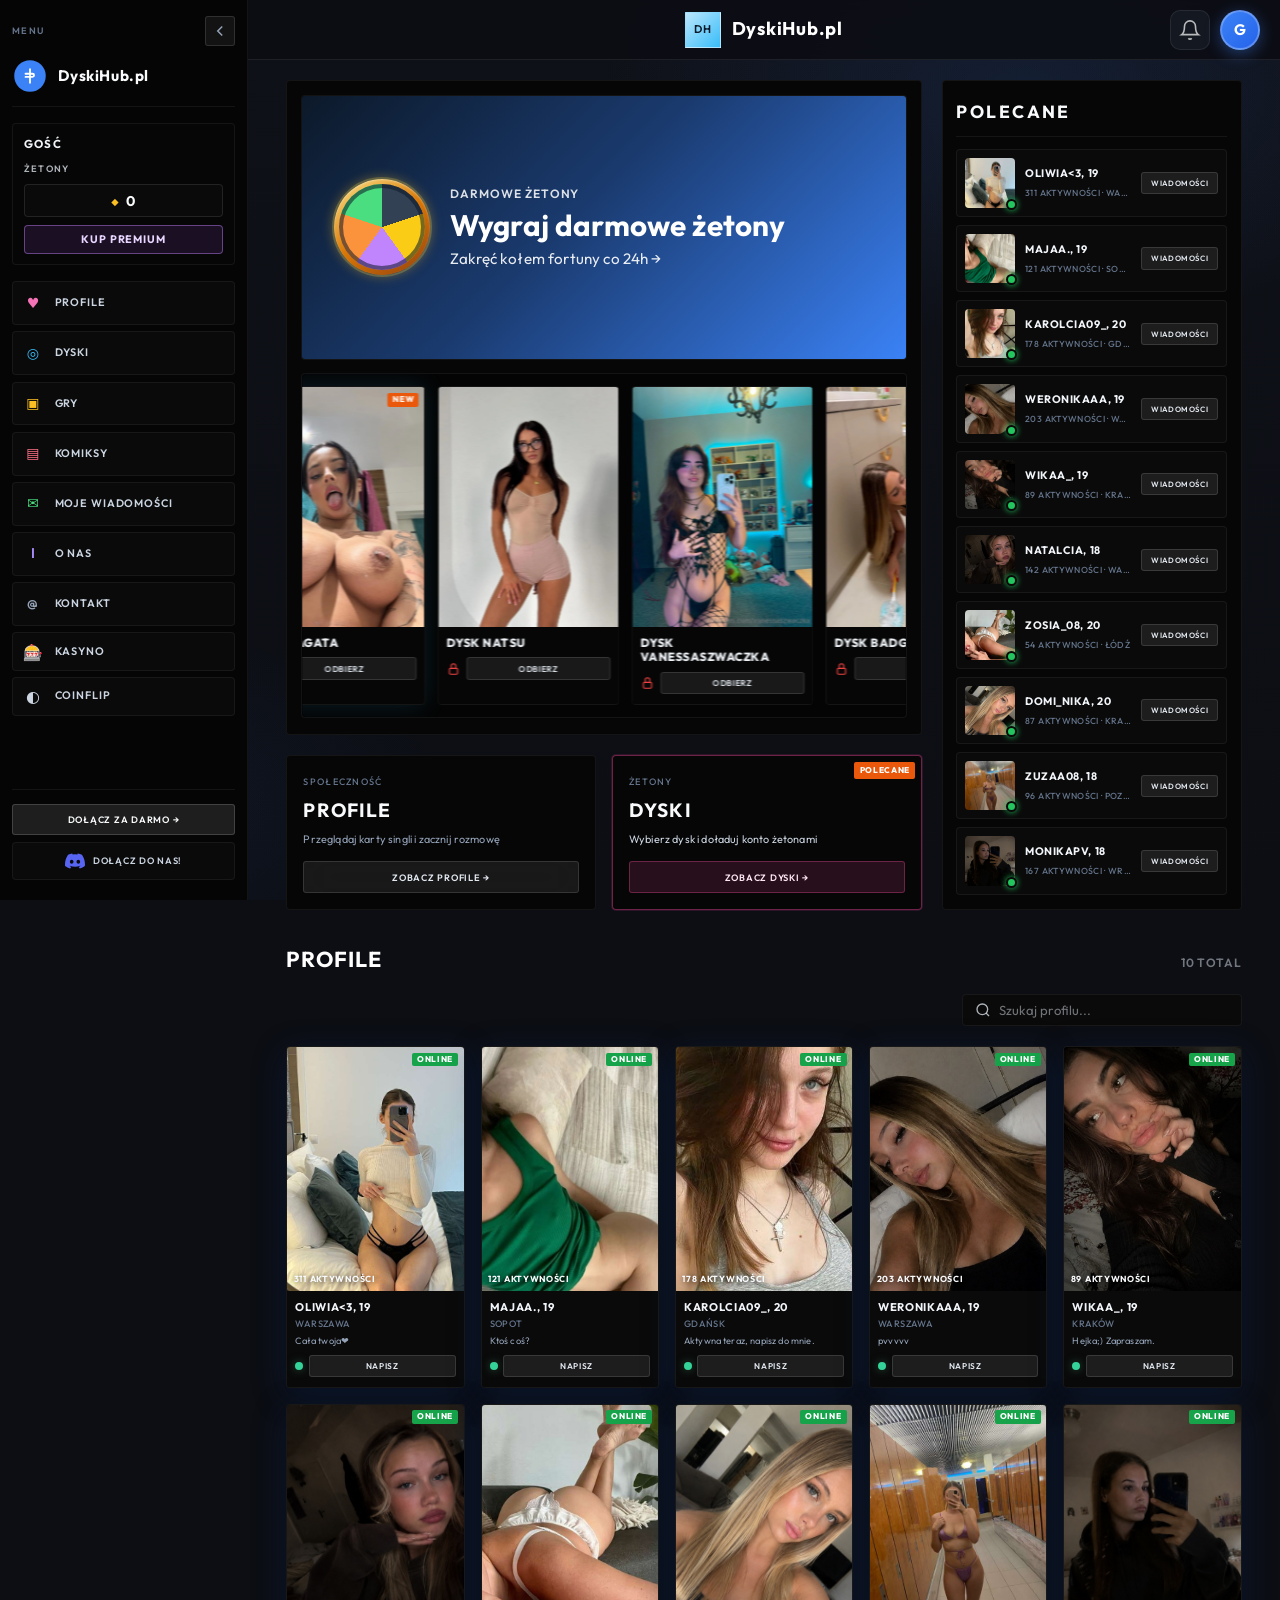
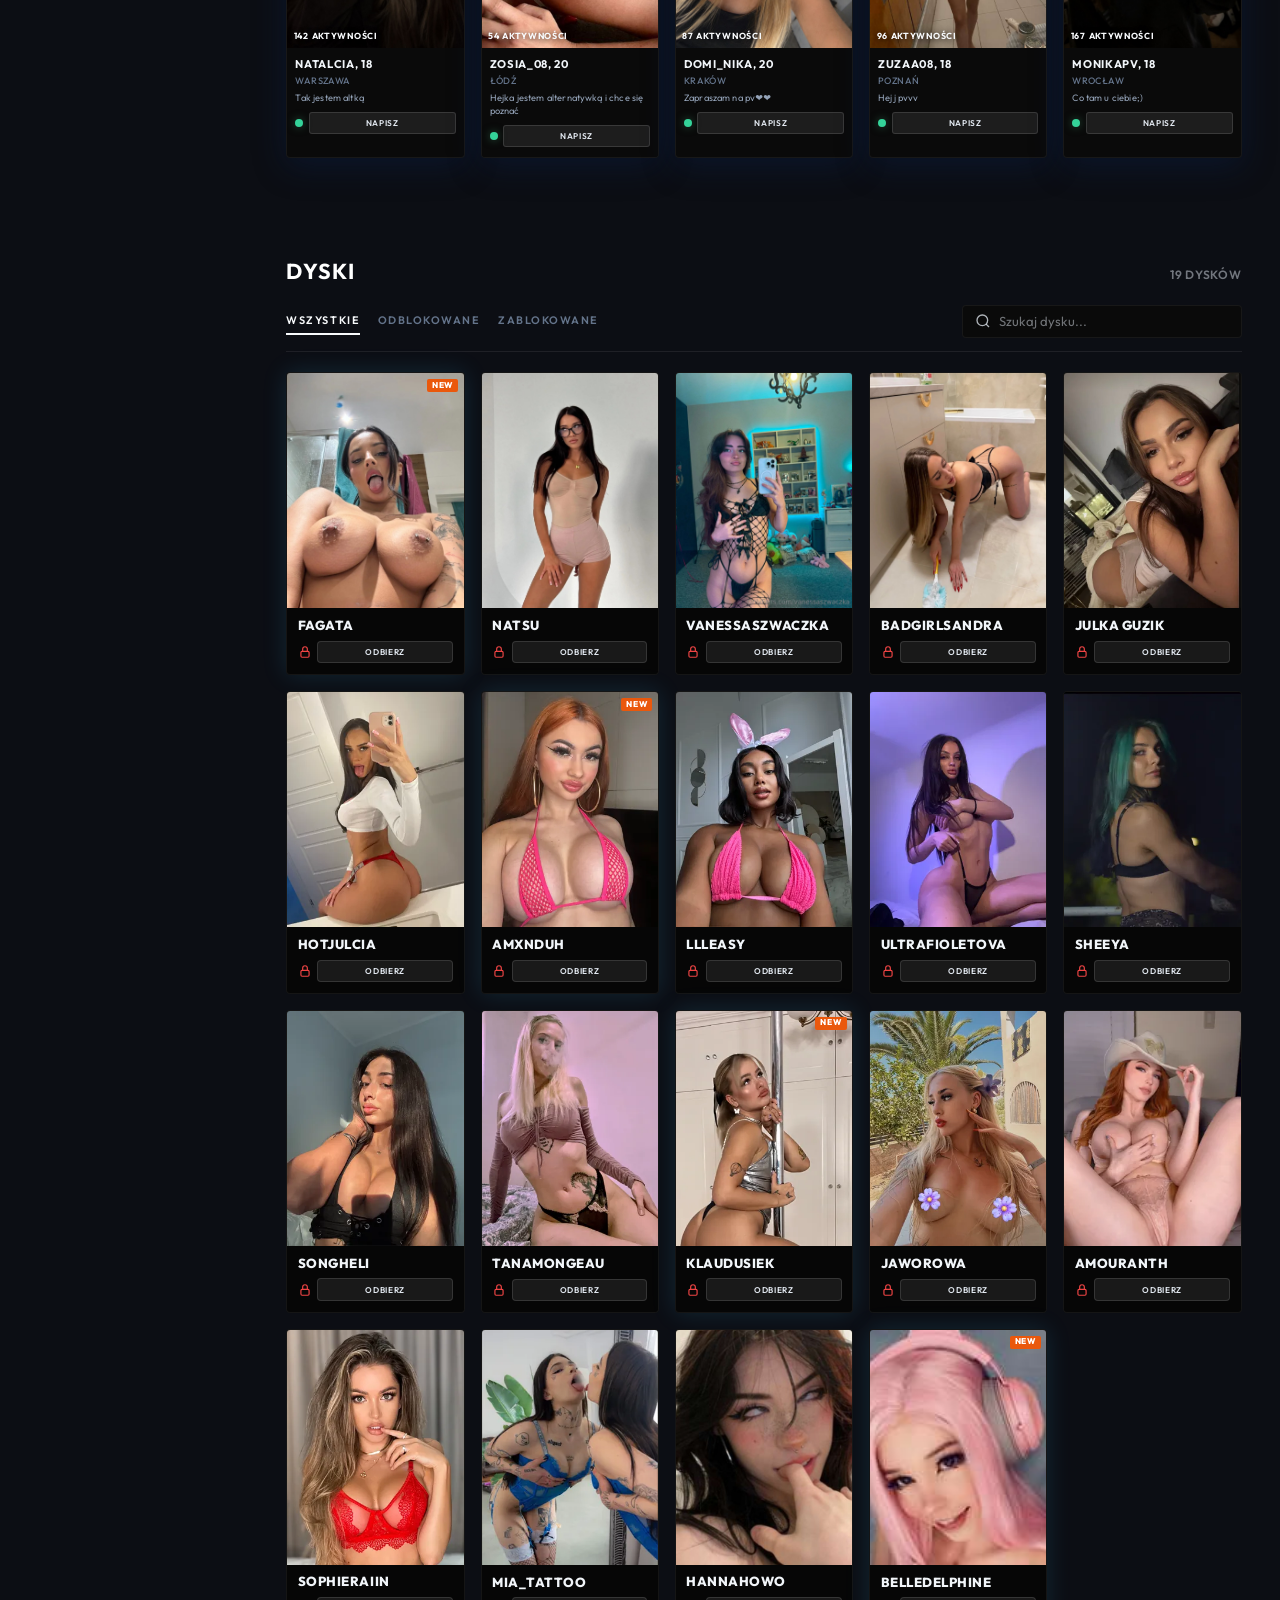
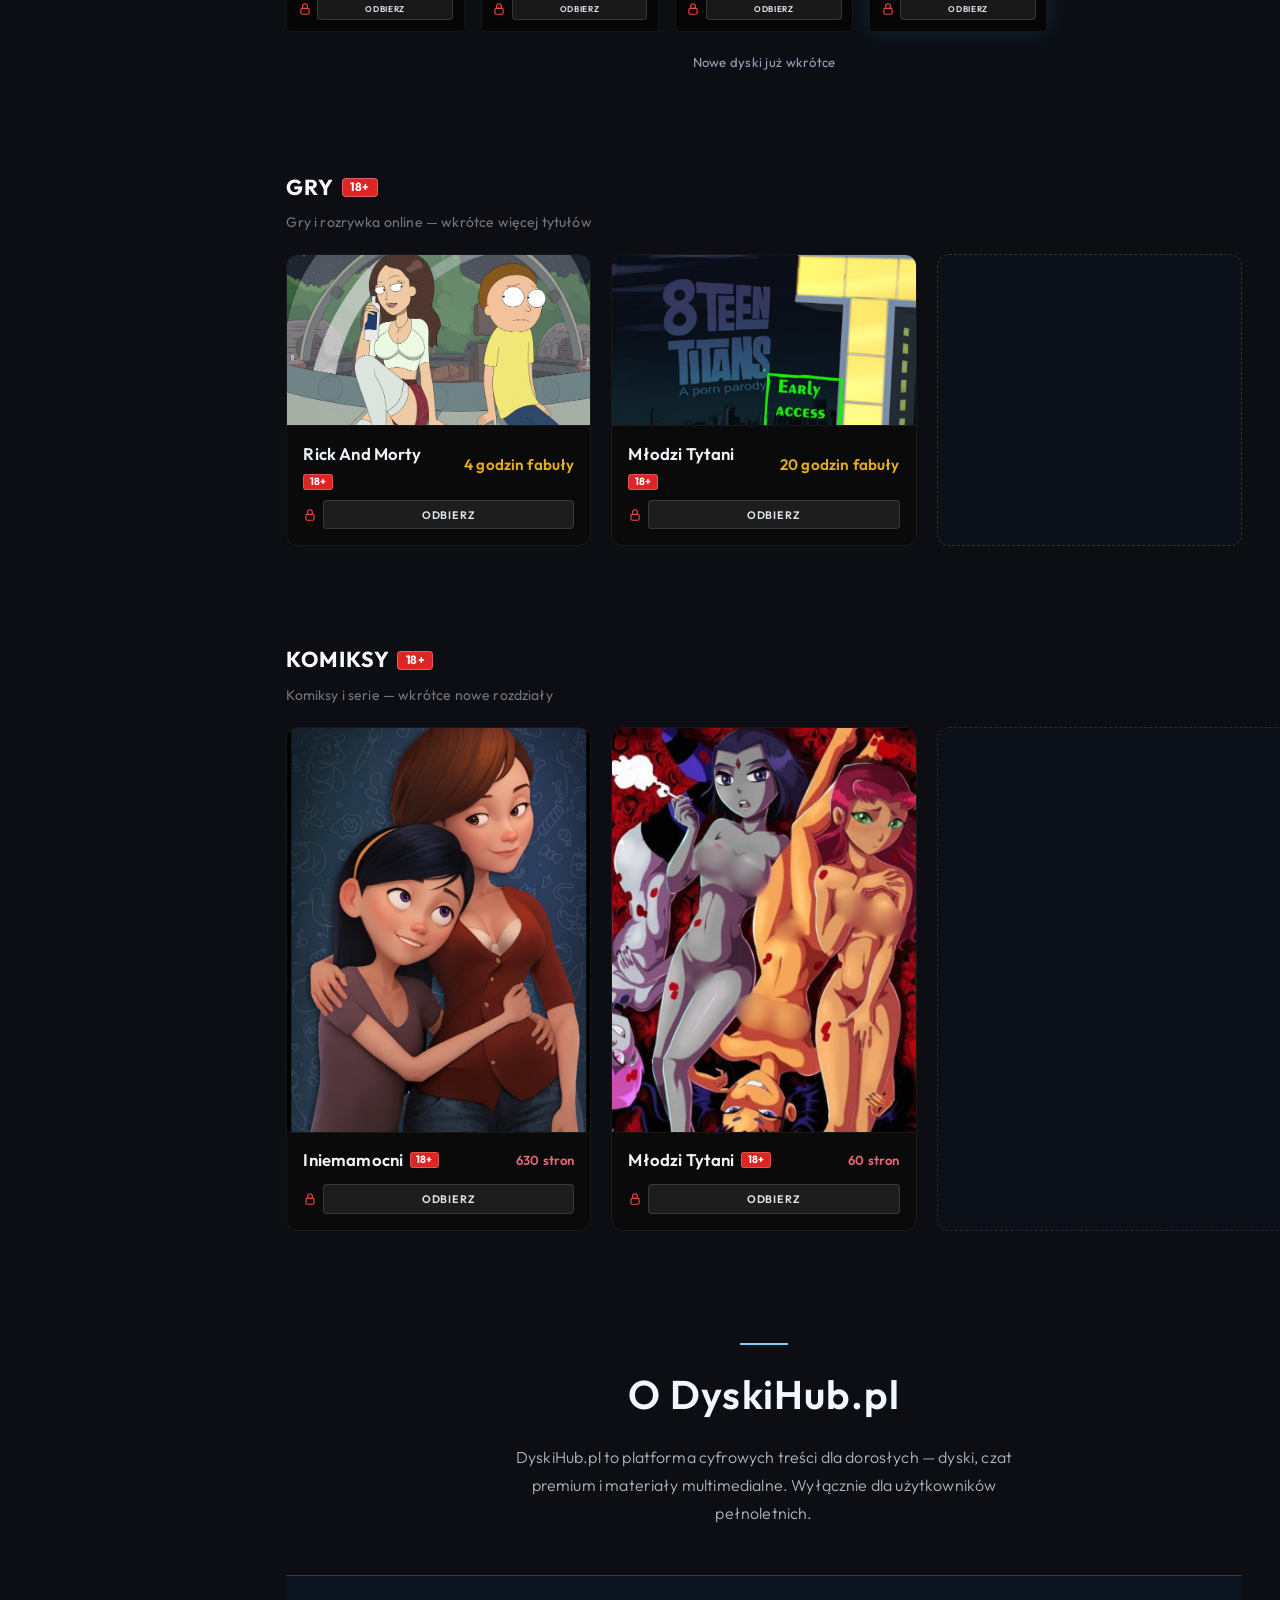
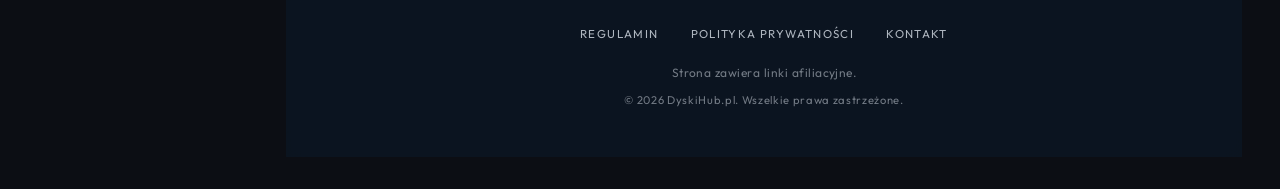
==== commit c4a3d6c5: "Dodaj Premium i napraw odswiezanie sesji dla kasyna. Premium w sidebarze z modalem zakupu, odblokowa" ====
--- a/moja strona/index.html
+++ b/moja strona/index.html
@@ -30,9 +30,11 @@
         </a>
       </div>
 
-      <div class="sidebar__user">
+      <div class="sidebar__user" id="sidebar-user">
         <p class="sidebar__username" id="sidebar-username">GOŚĆ</p>
-        <div class="wallet wallet--sidebar" id="wallet">
+        <div class="sidebar__wallet-stack">
+          <span class="sidebar__wallet-label">Żetony</span>
+          <div class="wallet wallet--sidebar" id="wallet">
           <button type="button" class="wallet__trigger wallet__trigger--pill" id="wallet-trigger" aria-expanded="false" aria-haspopup="true" aria-controls="wallet-dropdown">
             <span class="wallet__pill-icon" aria-hidden="true">◆</span>
             <span class="wallet__balance" id="token-balance">0</span>
@@ -45,6 +47,8 @@
             <p class="wallet__dropdown-hint">Żetony odblokowują wiadomości premium i priorytetowe czaty.</p>
             <button type="button" class="btn btn--primary btn--full js-open-token-shop">Doładuj konto</button>
           </div>
+        </div>
+          <button type="button" class="sidebar__premium-btn" id="sidebar-premium-btn">Kup Premium</button>
         </div>
       </div>
 
@@ -435,6 +439,27 @@
     </div>
   </div>
 
+  <div class="token-modal premium-modal" id="premium-modal" aria-hidden="true" role="dialog" aria-labelledby="premium-modal-title">
+    <div class="token-modal__backdrop" id="premium-modal-backdrop"></div>
+    <div class="token-modal__panel premium-modal__panel">
+      <header class="token-modal__header">
+        <div>
+          <h2 class="token-modal__title" id="premium-modal-title">Premium DyskiHub</h2>
+          <p class="token-modal__subtitle">Jednorazowy dostęp do wszystkich treści</p>
+        </div>
+        <button type="button" class="token-modal__close" id="premium-modal-close" aria-label="Zamknij">&times;</button>
+      </header>
+      <ul class="premium-modal__perks">
+        <li>Darmowy dostęp do <strong>wszystkich dysków</strong></li>
+        <li>Darmowy dostęp do <strong>gier i komiksów</strong></li>
+        <li><strong>+5 minut</strong> dłuższy czat w każdej rozmowie</li>
+      </ul>
+      <p class="premium-modal__price"><span>Cena</span> <strong>79,99 zł</strong></p>
+      <button type="button" class="btn btn--premium btn--full" id="premium-purchase-btn">Kup Premium — 79,99 zł</button>
+      <p class="token-modal__note">Płatność demo — po integracji podłącz bramkę płatności.</p>
+    </div>
+  </div>
+
   <div class="toast" id="toast" role="status" aria-live="polite"></div>
 
   <div class="end-modal" id="chat-extension-modal" hidden aria-hidden="true" role="dialog" aria-labelledby="chat-extension-title">
--- a/moja strona/style.css
+++ b/moja strona/style.css
@@ -3509,6 +3509,143 @@
   color: #f1f5f9;
 }
 
+.sidebar__wallet-stack {
+  display: flex;
+  flex-direction: column;
+  gap: 0.45rem;
+}
+
+.sidebar__wallet-label {
+  font-size: 0.58rem;
+  font-weight: 600;
+  letter-spacing: 0.12em;
+  text-transform: uppercase;
+  color: var(--text-muted);
+}
+
+.sidebar__premium-btn {
+  width: 100%;
+  padding: 0.42rem 0.65rem;
+  border-radius: 4px;
+  border: 1px solid rgba(192, 132, 252, 0.45);
+  background: rgba(168, 85, 247, 0.12);
+  color: #e9d5ff;
+  font-size: 0.68rem;
+  font-weight: 700;
+  letter-spacing: 0.08em;
+  text-transform: uppercase;
+  transition: var(--transition);
+}
+
+.sidebar__premium-btn:hover:not(:disabled) {
+  background: rgba(168, 85, 247, 0.22);
+  border-color: rgba(216, 180, 254, 0.65);
+  color: #f5f3ff;
+}
+
+.sidebar__premium-btn.is-active,
+.sidebar__premium-btn:disabled {
+  background: rgba(168, 85, 247, 0.18);
+  border-color: rgba(192, 132, 252, 0.35);
+  color: #d8b4fe;
+  opacity: 0.85;
+  cursor: default;
+}
+
+.sidebar__user--premium {
+  background: linear-gradient(145deg, rgba(88, 28, 135, 0.35), rgba(59, 7, 100, 0.25));
+  border-color: rgba(192, 132, 252, 0.35);
+  box-shadow: inset 0 0 0 1px rgba(168, 85, 247, 0.12);
+}
+
+.sidebar__user--premium .sidebar__username {
+  color: #e9d5ff;
+}
+
+.sidebar__user--premium .wallet__trigger--pill {
+  border-color: rgba(192, 132, 252, 0.28);
+  background: rgba(88, 28, 135, 0.22);
+}
+
+.sidebar__user--premium .wallet__pill-icon {
+  color: #d8b4fe;
+}
+
+.sidebar__user--premium .wallet__balance {
+  color: #f5f3ff;
+}
+
+.premium-modal__panel {
+  max-width: 440px;
+  background: linear-gradient(180deg, rgba(30, 15, 55, 0.98) 0%, rgba(15, 10, 35, 0.98) 100%);
+  border-color: rgba(192, 132, 252, 0.28);
+}
+
+.premium-modal__perks {
+  list-style: none;
+  margin: 0 0 1.15rem;
+  padding: 0;
+  display: flex;
+  flex-direction: column;
+  gap: 0.65rem;
+}
+
+.premium-modal__perks li {
+  position: relative;
+  padding-left: 1.25rem;
+  font-size: 0.9rem;
+  color: #e2e8f0;
+  line-height: 1.45;
+}
+
+.premium-modal__perks li::before {
+  content: '✦';
+  position: absolute;
+  left: 0;
+  color: #c084fc;
+  font-size: 0.75rem;
+  top: 0.15rem;
+}
+
+.premium-modal__perks strong {
+  color: #e9d5ff;
+}
+
+.premium-modal__price {
+  display: flex;
+  align-items: baseline;
+  justify-content: center;
+  gap: 0.5rem;
+  margin: 0 0 1rem;
+  font-size: 0.85rem;
+  color: var(--text-muted);
+}
+
+.premium-modal__price strong {
+  font-family: var(--font-display);
+  font-size: 1.75rem;
+  color: #e9d5ff;
+}
+
+.btn--premium {
+  background: linear-gradient(180deg, #c084fc 0%, #a855f7 50%, #7e22ce 100%);
+  border: 2px solid #6b21a8;
+  color: #fff;
+  font-weight: 700;
+  letter-spacing: 0.04em;
+  text-transform: uppercase;
+  box-shadow: 0 4px 18px rgba(168, 85, 247, 0.35);
+}
+
+.btn--premium:hover:not(:disabled) {
+  background: linear-gradient(180deg, #d8b4fe 0%, #c084fc 50%, #9333ea 100%);
+  box-shadow: 0 6px 24px rgba(192, 132, 252, 0.45);
+}
+
+.btn--premium:disabled {
+  opacity: 0.65;
+}
+
 .wallet--sidebar {
   width: 100%;
 }
@@ -3862,6 +3999,8 @@
 .app-shell.sidebar-collapsed .sidebar__label,
 .app-shell.sidebar-collapsed .sidebar__logo-text,
 .app-shell.sidebar-collapsed .sidebar__username,
+.app-shell.sidebar-collapsed .sidebar__wallet-label,
+.app-shell.sidebar-collapsed .sidebar__premium-btn,
 .app-shell.sidebar-collapsed .sidebar__link-text,
 .app-shell.sidebar-collapsed .sidebar__action-text,
 .app-shell.sidebar-collapsed .btn--sidebar-join,
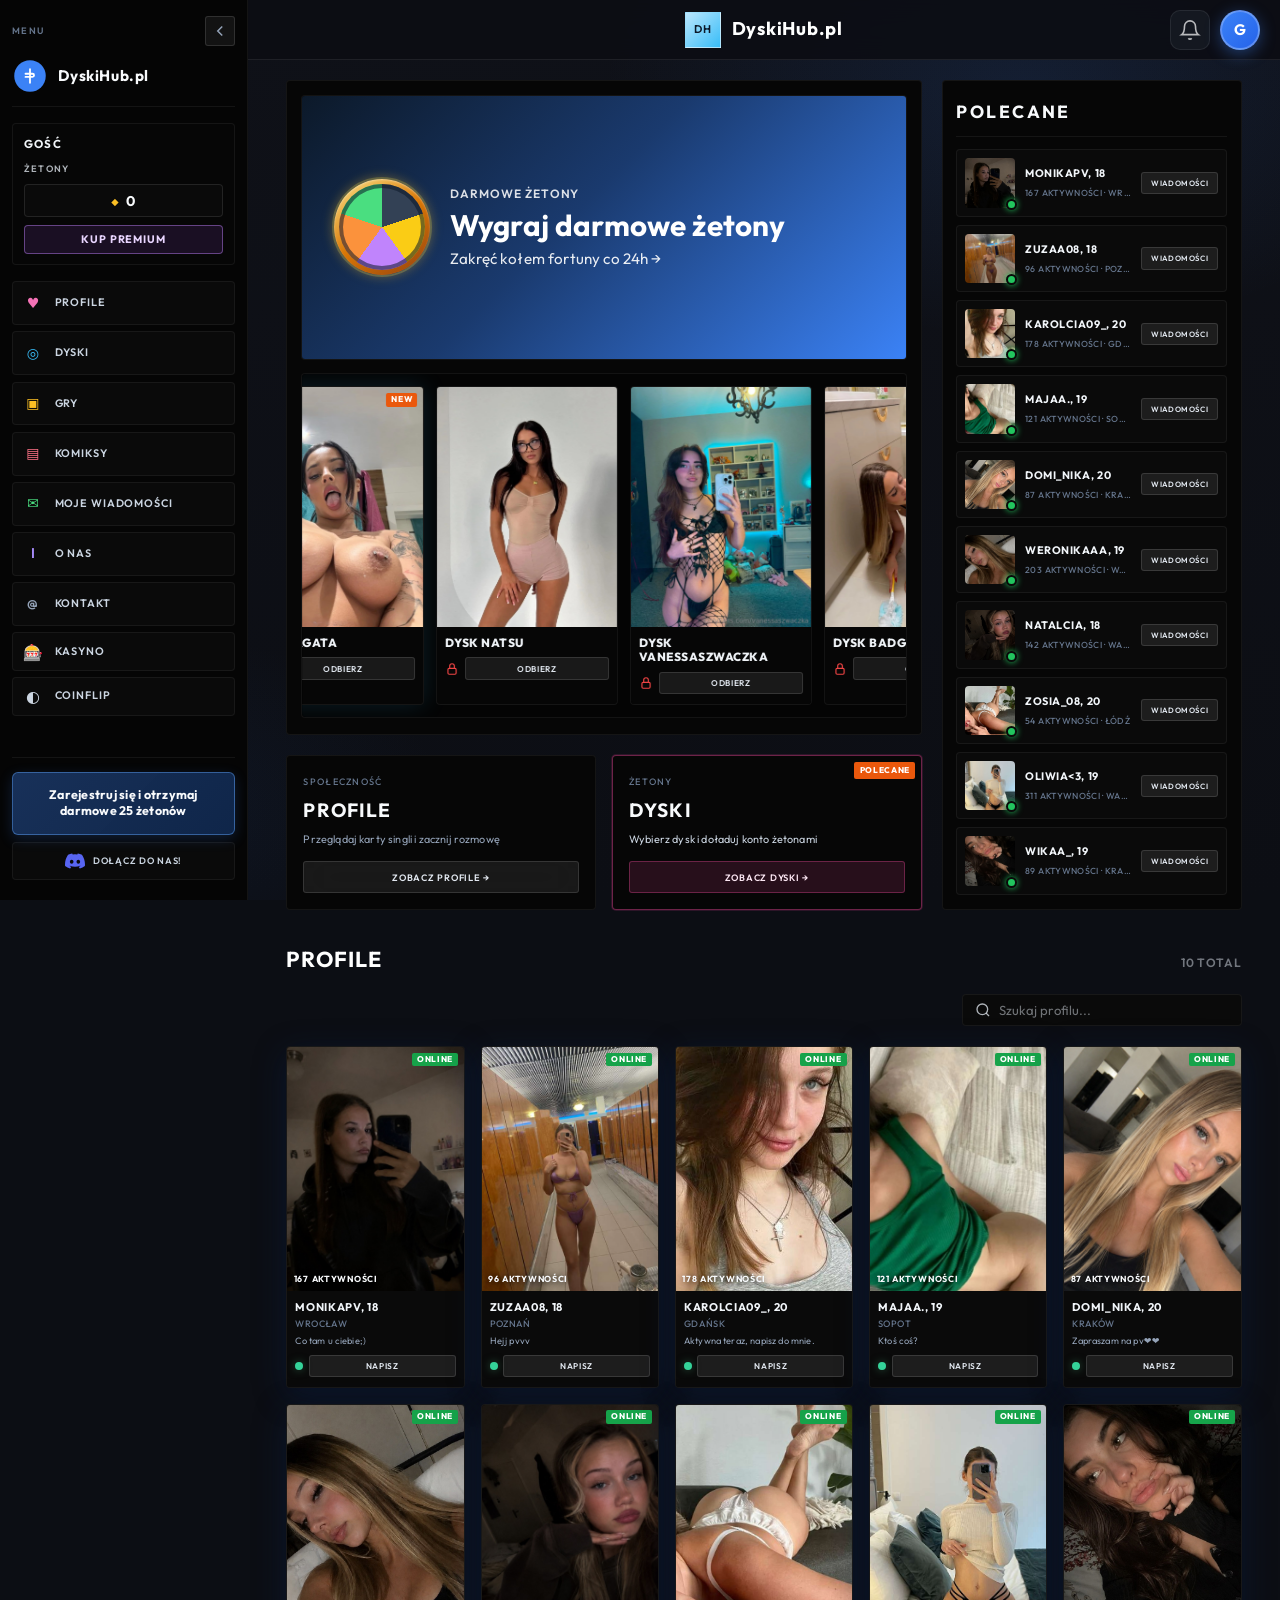
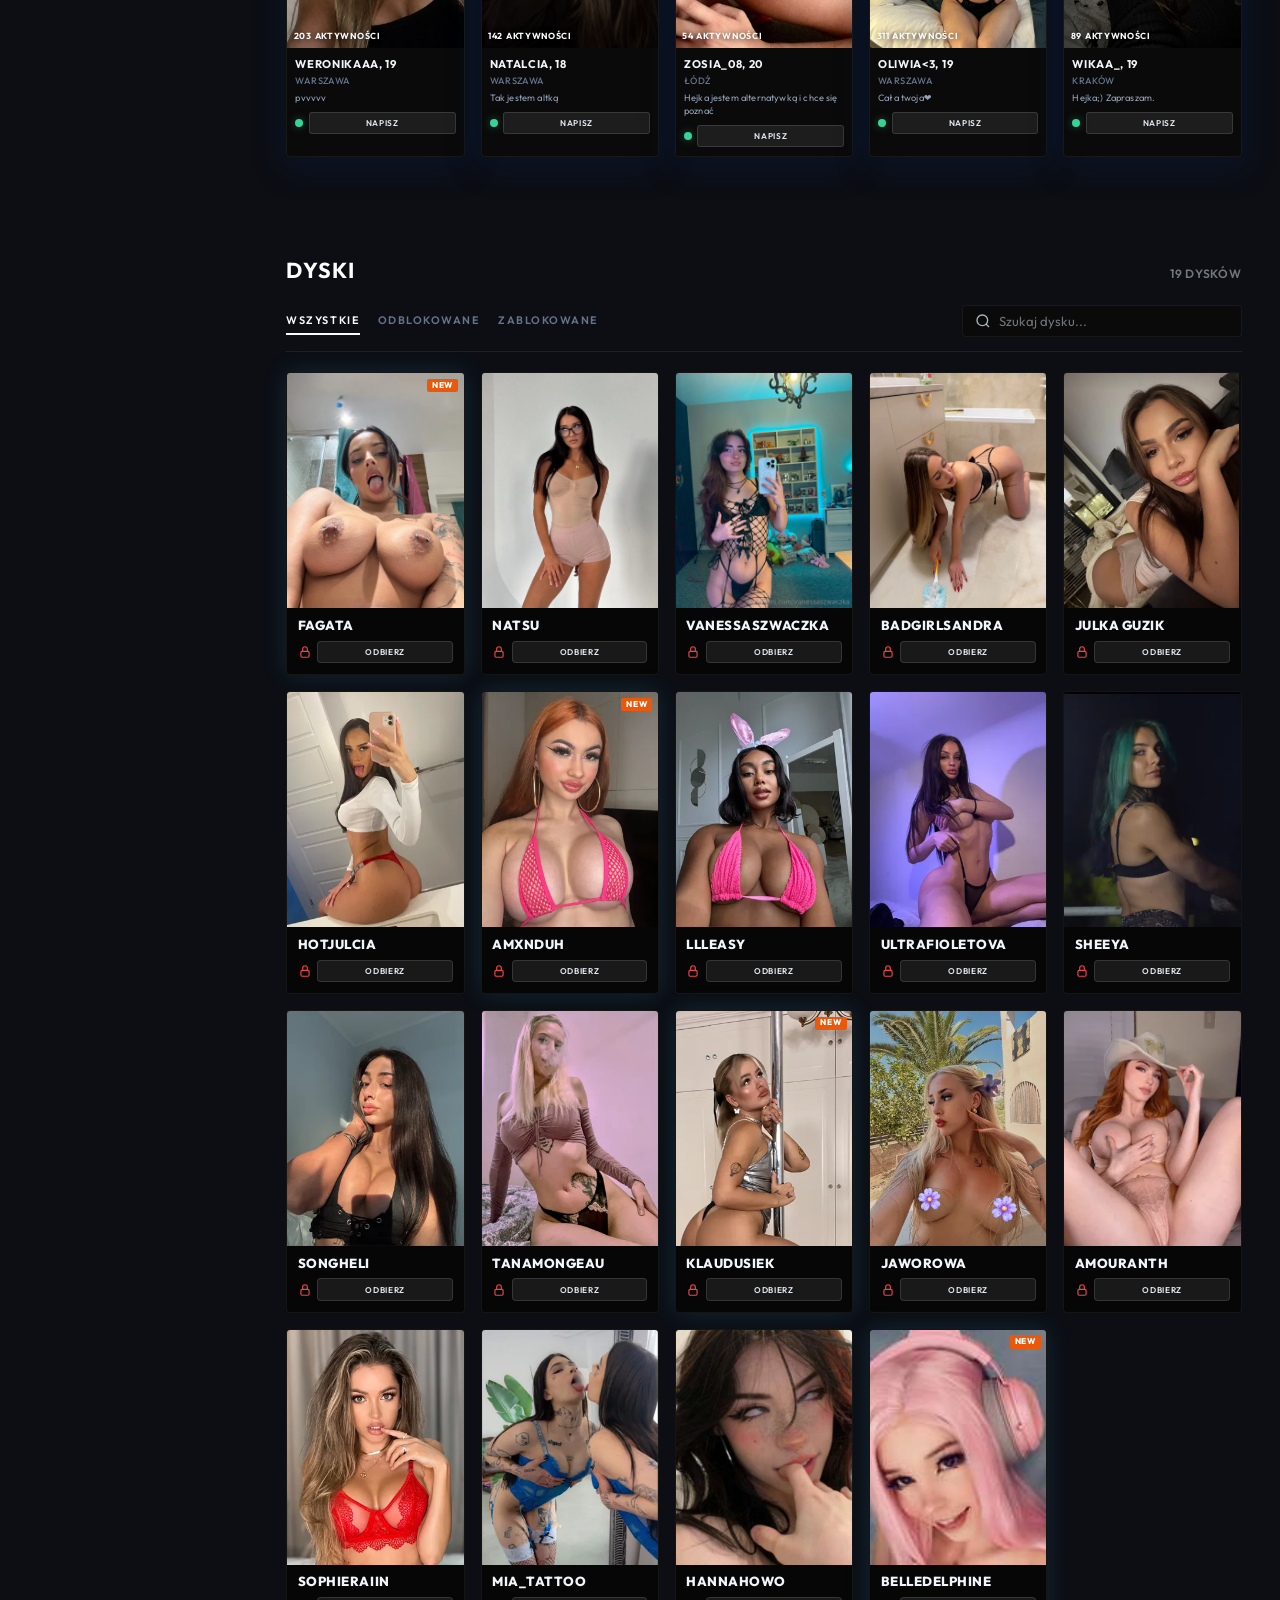
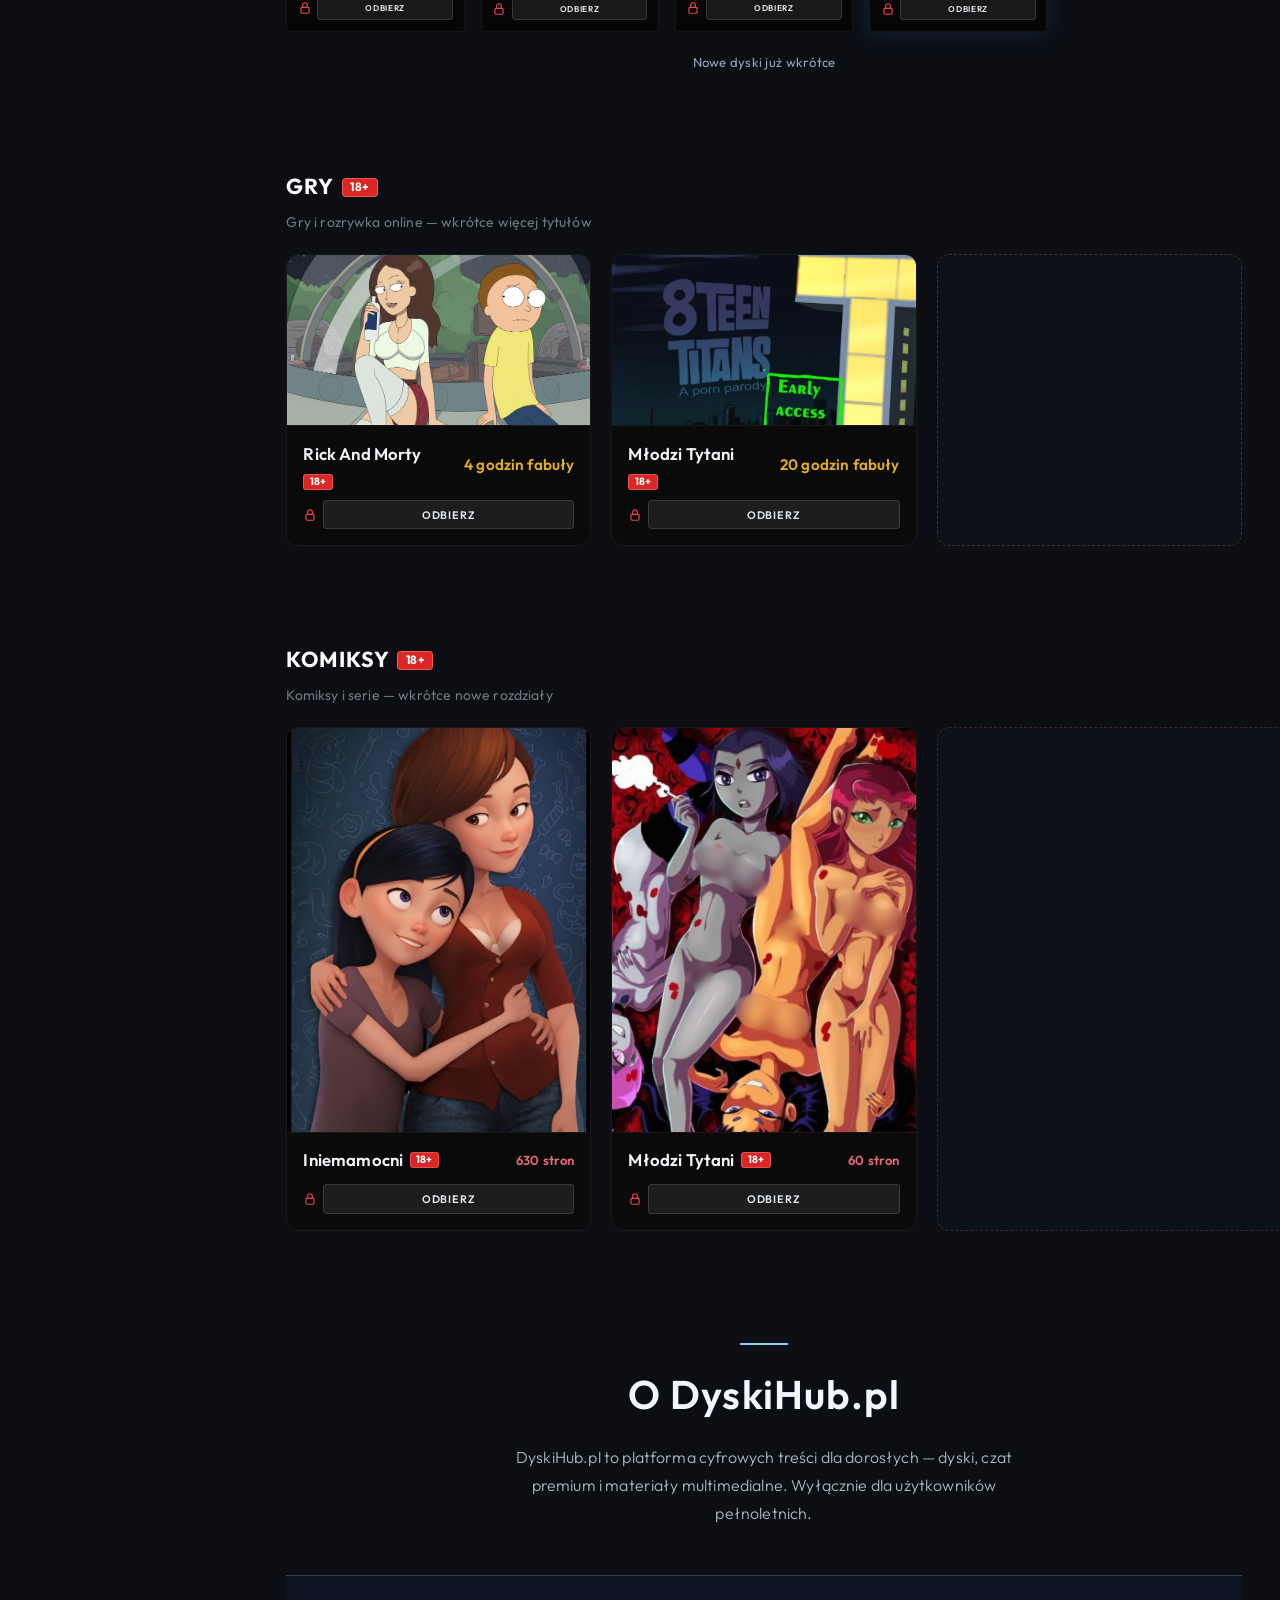
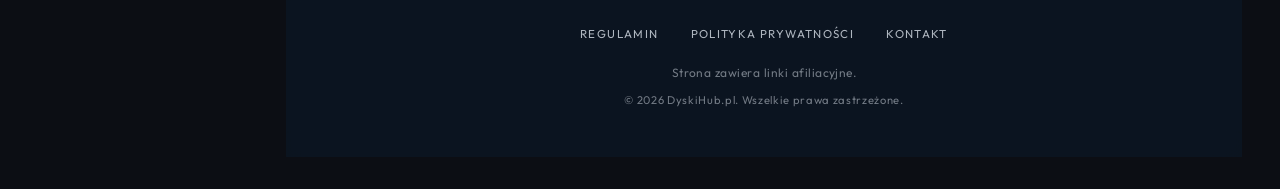
==== commit e750c332: "Update sidebar register button and chat photo fixes" ====
--- a/moja strona/index.html
+++ b/moja strona/index.html
@@ -94,7 +94,7 @@
       <div class="sidebar__footer">
         <div class="nav-register nav-register--sidebar" id="nav-register">
           <button type="button" class="btn btn--primary btn--full btn--sidebar-join" id="register-toggle" aria-expanded="false" aria-controls="auth-modal" aria-haspopup="dialog">
-            Dołącz za darmo →
+            Zarejestruj się i otrzymaj darmowe 25 żetonów
           </button>
           <a href="https://discord.gg/wKQETC9ma" class="sidebar__discord" target="_blank" rel="noopener noreferrer" title="Dołącz do nas na Discordzie">
             <span class="sidebar__discord-icon" aria-hidden="true">
--- a/moja strona/style.css
+++ b/moja strona/style.css
@@ -3756,21 +3756,25 @@
 }
 
 .btn--sidebar-join {
-  border-radius: 3px !important;
-  font-size: 0.58rem !important;
-  font-weight: 600 !important;
-  letter-spacing: 0.08em !important;
-  text-transform: uppercase !important;
-  padding: 0.55rem 0.85rem !important;
-  background: rgba(255, 255, 255, 0.1) !important;
+  border-radius: 6px !important;
+  font-size: 0.78rem !important;
+  font-weight: 700 !important;
+  letter-spacing: 0.02em !important;
+  text-transform: none !important;
+  line-height: 1.35 !important;
+  white-space: normal !important;
+  padding: 0.85rem 1rem !important;
+  min-height: 3.25rem;
+  background: linear-gradient(135deg, rgba(59, 130, 246, 0.35), rgba(29, 79, 158, 0.45)) !important;
   color: #f8fafc !important;
-  border: 1px solid rgba(255, 255, 255, 0.16) !important;
-  box-shadow: none !important;
+  border: 1px solid rgba(96, 165, 250, 0.45) !important;
+  box-shadow: 0 4px 14px rgba(59, 130, 246, 0.2) !important;
 }
 
 .btn--sidebar-join:hover {
-  background: rgba(255, 255, 255, 0.16) !important;
-  border-color: rgba(255, 255, 255, 0.24) !important;
+  background: linear-gradient(135deg, rgba(59, 130, 246, 0.48), rgba(29, 79, 158, 0.55)) !important;
+  border-color: rgba(147, 197, 253, 0.55) !important;
+  box-shadow: 0 6px 18px rgba(59, 130, 246, 0.28) !important;
 }
 
 .btn--sidebar-join[hidden] {
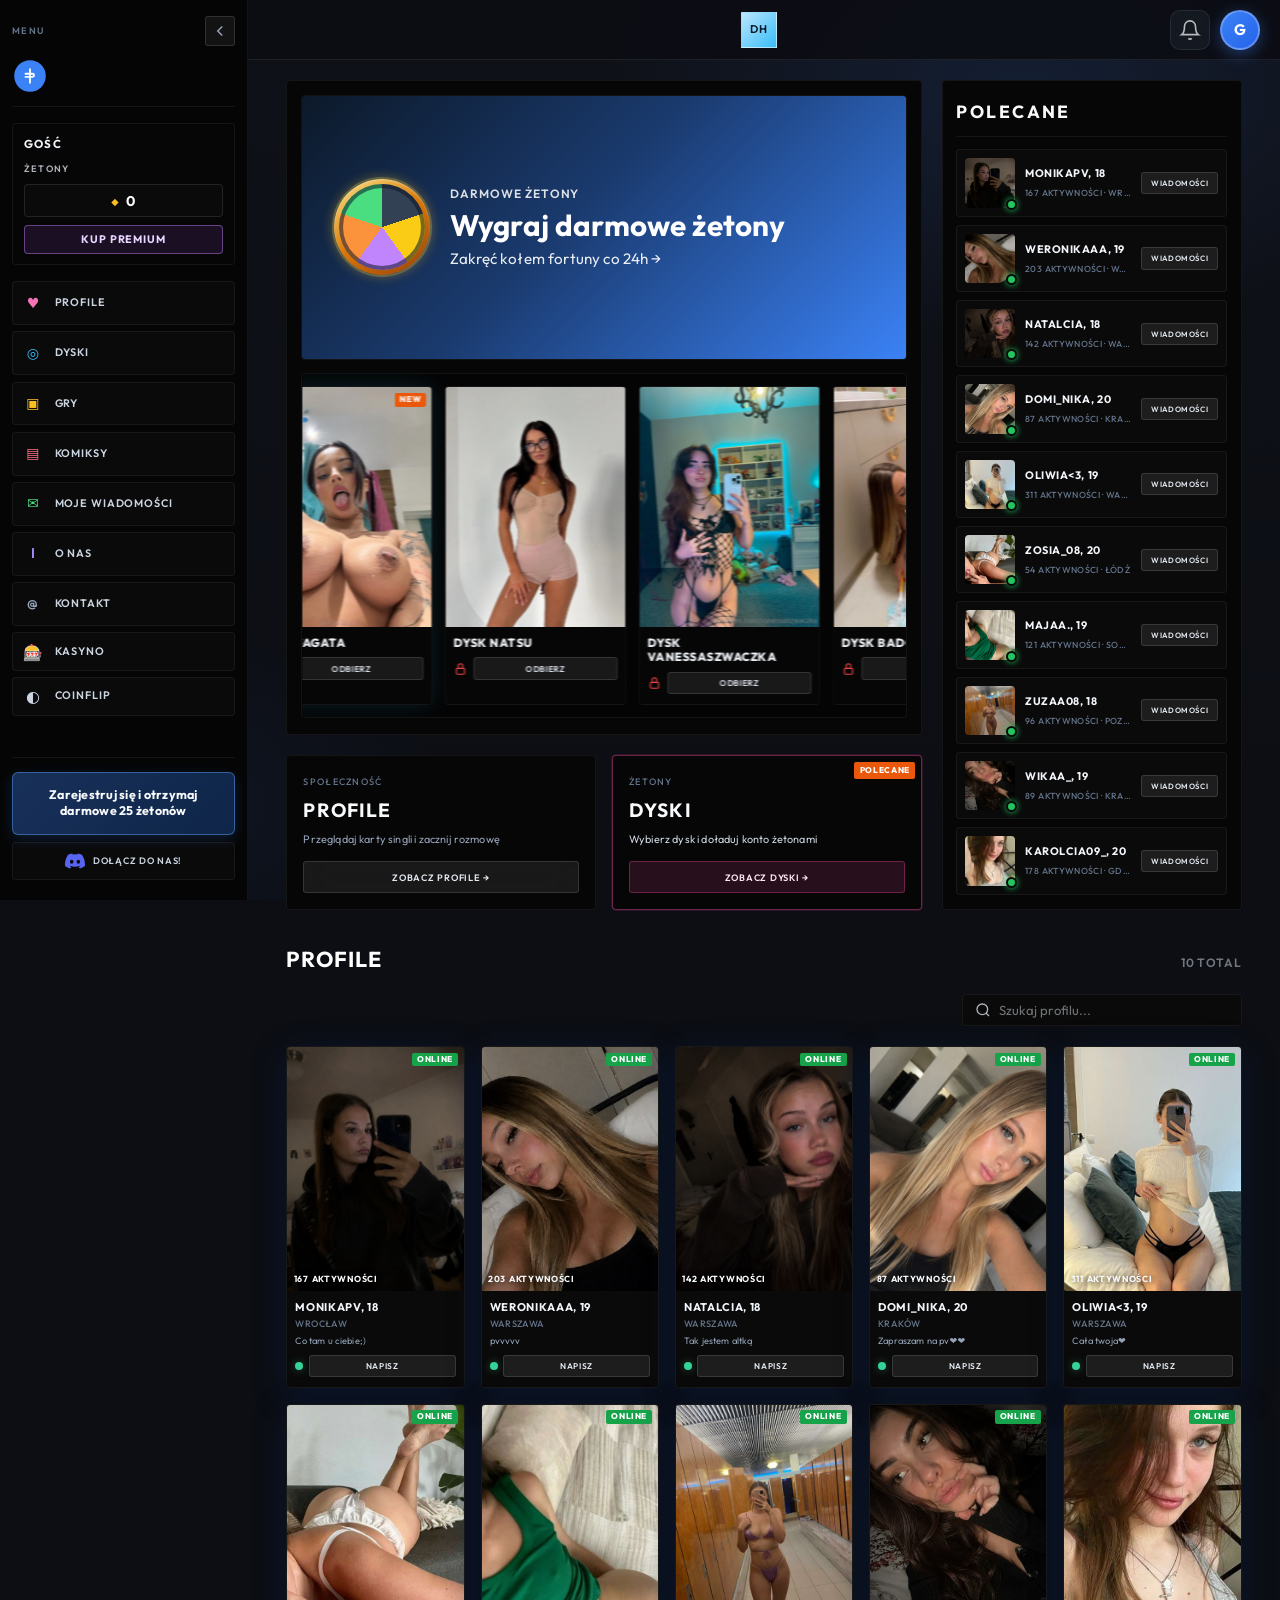
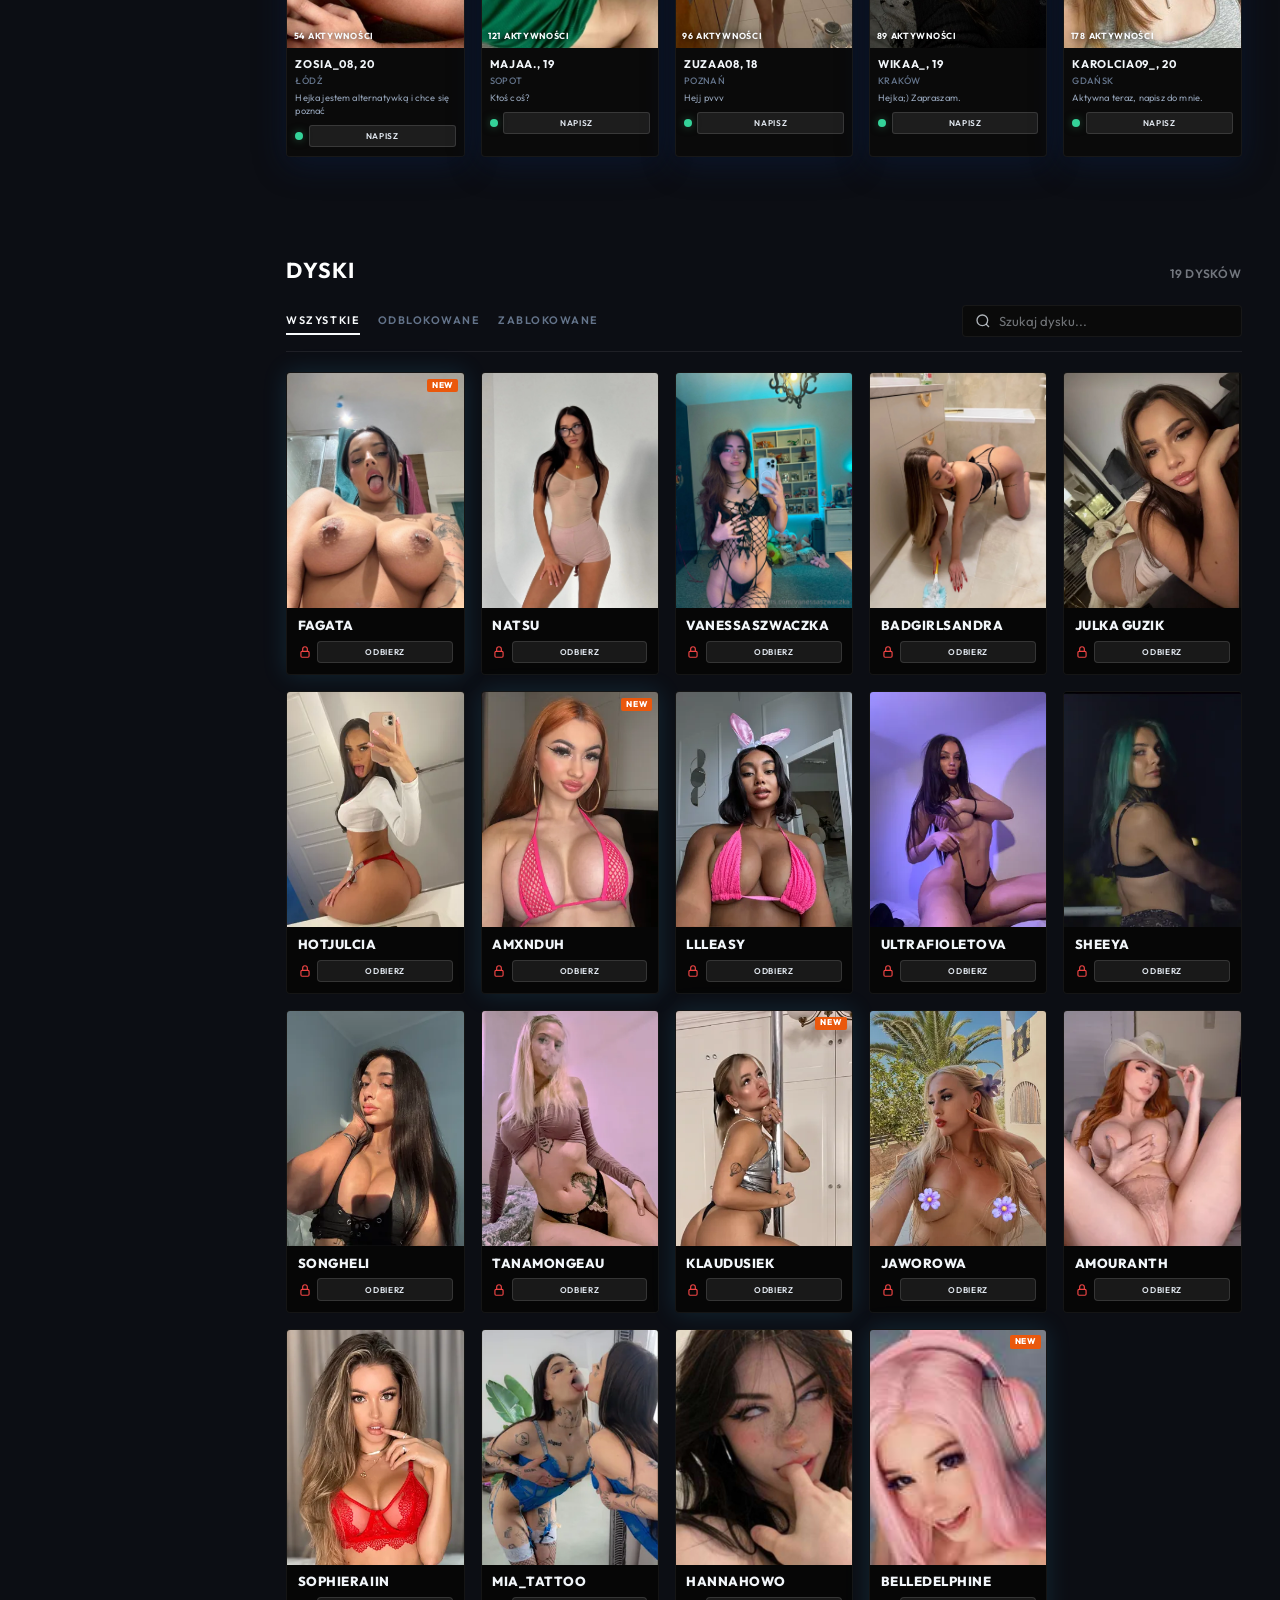
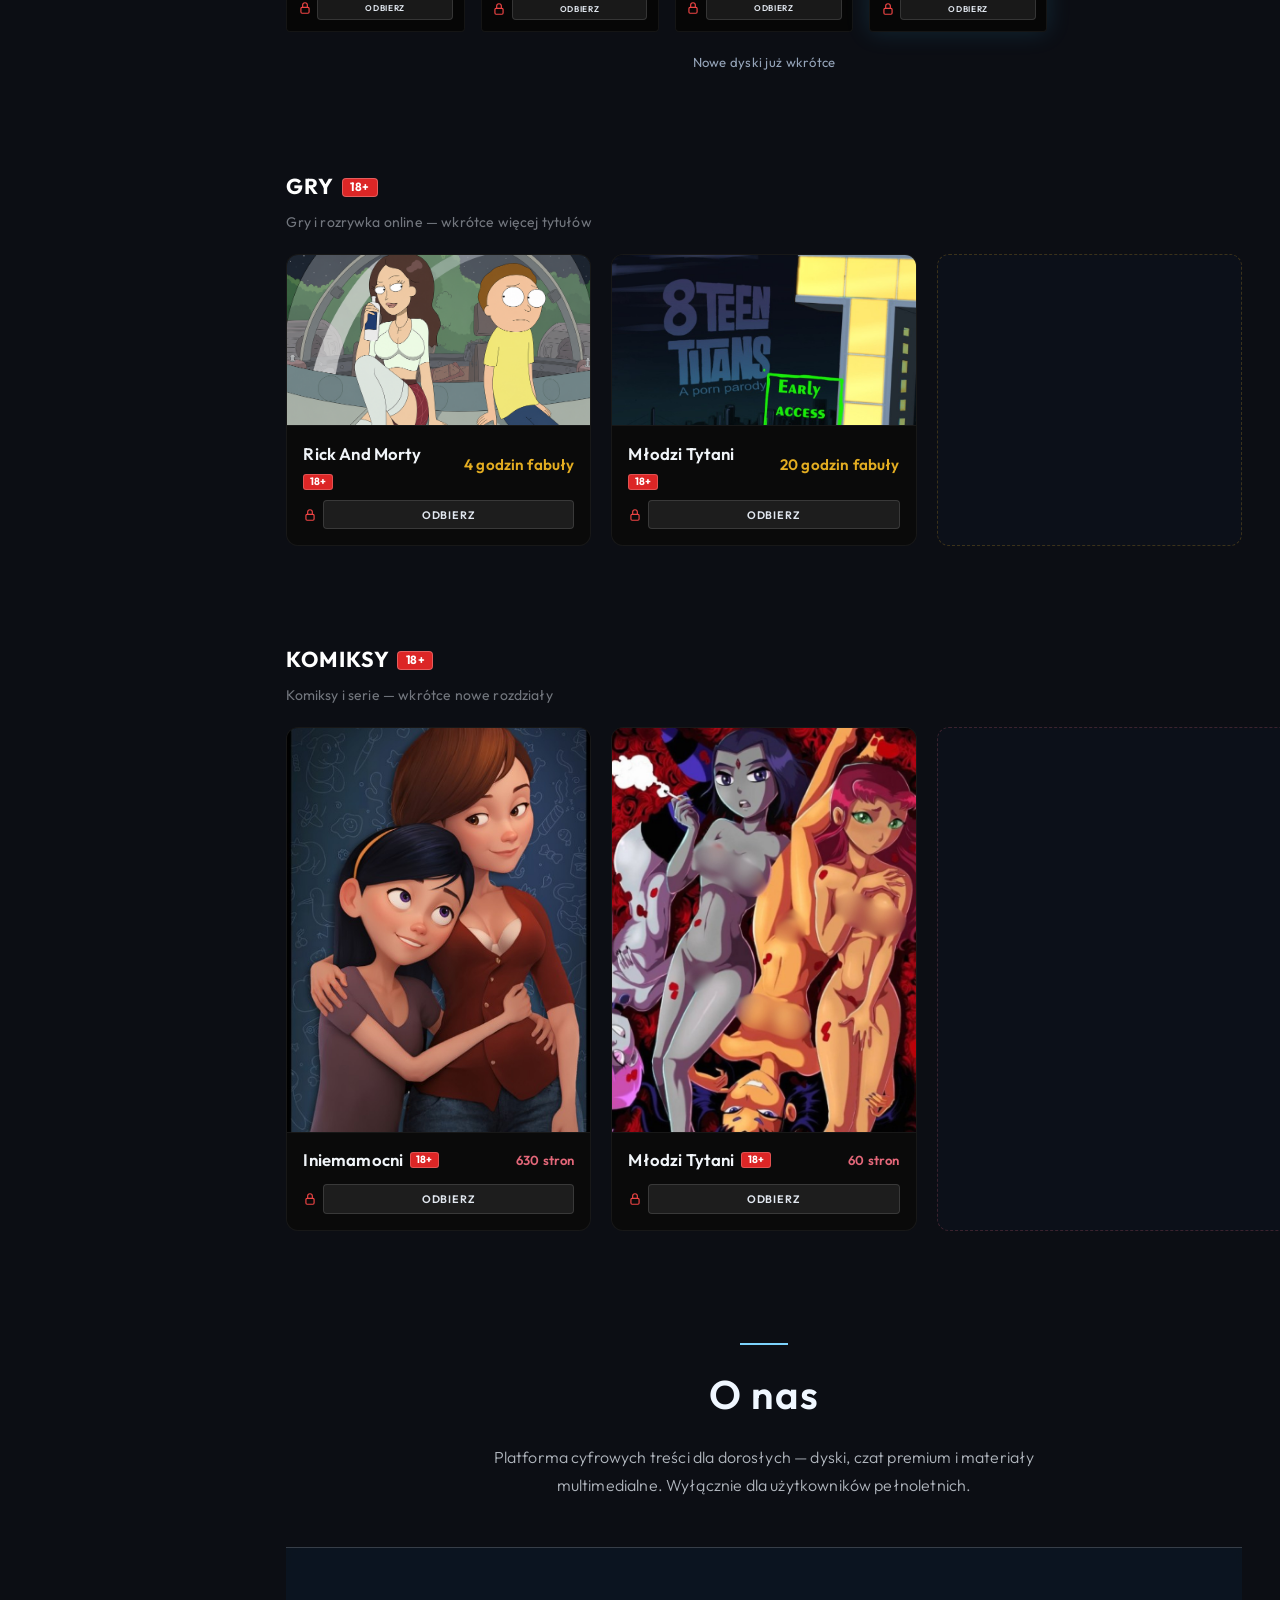
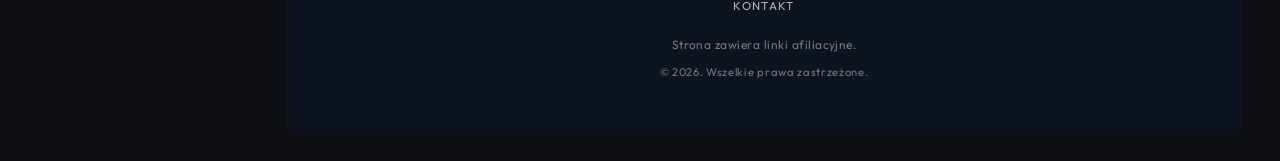
==== commit d51c2ad3: "Usunięcie widocznego brandingu DyskiHub" ====
--- a/moja strona/index.html
+++ b/moja strona/index.html
@@ -4,8 +4,8 @@
   <meta charset="UTF-8">
   <meta name="viewport" content="width=device-width, initial-scale=1.0">
   <meta name="mylead-verification" content="0394d6b9284b343833b53979169881c2">
-  <meta name="description" content="DyskiHub.pl — treści cyfrowe dla dorosłych, dyski, czat premium i materiały multimedialne.">
-  <title>DyskiHub.pl — Platforma dla dorosłych</title>
+  <meta name="description" content="Treści cyfrowe dla dorosłych, dyski, czat premium i materiały multimedialne.">
+  <title>Platforma dla dorosłych</title>
   <link rel="preconnect" href="https://fonts.googleapis.com">
   <link rel="preconnect" href="https://fonts.gstatic.com" crossorigin>
   <link href="https://fonts.googleapis.com/css2?family=Outfit:wght@300;400;500;600;700&display=swap" rel="stylesheet">
@@ -26,7 +26,7 @@
           <span class="sidebar__logo-icon" aria-hidden="true">
             <svg viewBox="0 0 32 32" fill="none"><circle cx="16" cy="16" r="14" fill="url(#lg)"/><path d="M16 10v12M12 14h6.2a1.4 1.4 0 0 1 0 2.8H12" stroke="#fff" stroke-width="1.6" stroke-linecap="round"/><defs><linearGradient id="lg" x1="8" y1="6" x2="24" y2="26"><stop stop-color="#3b82f6"/><stop offset="1" stop-color="#1d4f9e"/></linearGradient></defs></svg>
           </span>
-          <span class="sidebar__logo-text">DyskiHub.pl</span>
+          <span class="sidebar__logo-text"></span>
         </a>
       </div>
 
@@ -126,7 +126,7 @@
         </div>
         <a href="#hero" class="topbar__brand logo">
           <span class="logo__mark">DH</span>
-          <span class="topbar__brand-text">DyskiHub.pl</span>
+          <span class="topbar__brand-text"></span>
         </a>
         <div class="topbar__actions">
           <button type="button" class="topbar__icon-btn" aria-label="Powiadomienia">
@@ -315,20 +315,18 @@
 
         <section class="about section-block" id="about">
           <div class="section-block__inner about__inner">
-            <h2 class="section-title"><span class="section-title__line"></span>O DyskiHub.pl</h2>
-            <p>DyskiHub.pl to platforma cyfrowych treści dla dorosłych — dyski, czat premium i materiały multimedialne. Wyłącznie dla użytkowników pełnoletnich.</p>
+            <h2 class="section-title"><span class="section-title__line"></span>O nas</h2>
+            <p>Platforma cyfrowych treści dla dorosłych — dyski, czat premium i materiały multimedialne. Wyłącznie dla użytkowników pełnoletnich.</p>
           </div>
         </section>
 
         <footer class="footer section-block" id="contact">
           <div class="section-block__inner footer__inner">
             <nav class="footer__links">
-              <a href="regulamin.html">Regulamin</a>
-              <a href="polityka-prywatnosci.html">Polityka prywatności</a>
               <a href="#contact">Kontakt</a>
             </nav>
             <p class="footer__disclaimer">Strona zawiera linki afiliacyjne.</p>
-            <p class="footer__copy">© 2026 DyskiHub.pl. Wszelkie prawa zastrzeżone.</p>
+            <p class="footer__copy">© 2026. Wszelkie prawa zastrzeżone.</p>
           </div>
         </footer>
         </div>
@@ -345,7 +343,7 @@
       <header class="token-modal__header">
         <div>
           <h2 class="token-modal__title" id="auth-modal-title">Konto</h2>
-          <p class="token-modal__subtitle auth-modal__subtitle" id="auth-modal-subtitle">Nazwa użytkownika (krótka), e-mail i hasło — załóż konto na DyskiHub.pl.</p>
+          <p class="token-modal__subtitle auth-modal__subtitle" id="auth-modal-subtitle">Nazwa użytkownika (krótka), e-mail i hasło — załóż konto.</p>
         </div>
         <button type="button" class="token-modal__close" id="auth-modal-close" aria-label="Zamknij">&times;</button>
       </header>
@@ -377,7 +375,7 @@
           <button type="submit" class="btn btn--primary btn--full">Zaloguj się</button>
         </form>
       </div>
-      <p class="auth-modal__note">Konto na DyskiHub.pl — bezpieczna rejestracja i logowanie.</p>
+      <p class="auth-modal__note">Bezpieczna rejestracja i logowanie.</p>
     </div>
   </div>
 
@@ -444,7 +442,7 @@
     <div class="token-modal__panel premium-modal__panel">
       <header class="token-modal__header">
         <div>
-          <h2 class="token-modal__title" id="premium-modal-title">Premium DyskiHub</h2>
+          <h2 class="token-modal__title" id="premium-modal-title">Premium</h2>
           <p class="token-modal__subtitle">Jednorazowy dostęp do wszystkich treści</p>
         </div>
         <button type="button" class="token-modal__close" id="premium-modal-close" aria-label="Zamknij">&times;</button>
--- a/moja strona/style.css
+++ b/moja strona/style.css
@@ -4833,6 +4833,40 @@
   color: #f1f5f9;
 }
 
+.account-page__actions {
+  display: flex;
+  flex-wrap: wrap;
+  align-items: stretch;
+  gap: 0.75rem;
+  margin-top: 0.25rem;
+}
+
+.account-page__actions .btn {
+  flex: 1 1 12rem;
+  min-height: 2.75rem;
+  line-height: 1.3;
+  white-space: normal;
+  text-align: center;
+}
+
+.btn--register-promo {
+  background: linear-gradient(135deg, #ef4444, #b91c1c) !important;
+  color: #fff !important;
+  border: 1px solid rgba(254, 202, 202, 0.35) !important;
+  box-shadow: 0 4px 14px rgba(239, 68, 68, 0.28) !important;
+  font-weight: 700;
+}
+
+.btn--register-promo:hover {
+  background: linear-gradient(135deg, #f87171, #dc2626) !important;
+  border-color: rgba(254, 202, 202, 0.5) !important;
+  box-shadow: 0 6px 18px rgba(239, 68, 68, 0.35) !important;
+}
+
+.btn--register-promo[hidden] {
+  display: none !important;
+}
+
 .account-page__back {
   display: inline-flex;
   align-items: center;
@@ -8201,6 +8235,279 @@
   line-height: 1;
 }
 
+/* === Profile koleżanki (galeria zdjęć) === */
+.page-profile-gallery .profile-gallery-page {
+  width: min(1040px, 100%);
+  margin: 0 auto;
+  padding: 1.1rem 0 2.5rem;
+}
+
+.profile-gallery-page__back {
+  display: inline-block;
+  margin-bottom: 1rem;
+  color: var(--text-muted);
+  text-decoration: none;
+  font-size: 0.9rem;
+}
+
+.profile-gallery-page__back:hover {
+  color: var(--blue-light);
+}
+
+.profile-gallery-hero {
+  display: grid;
+  grid-template-columns: auto 1fr auto;
+  gap: 1rem;
+  align-items: center;
+  padding: 1rem 1.1rem;
+  border: 1px solid rgba(148, 163, 184, 0.22);
+  border-radius: 14px;
+  background: linear-gradient(180deg, rgba(14, 25, 44, 0.9), rgba(8, 14, 28, 0.92));
+  margin-bottom: 1rem;
+}
+
+.profile-gallery-hero__avatar {
+  width: 84px;
+  height: 84px;
+  border-radius: 16px;
+  object-fit: cover;
+  border: 1px solid rgba(148, 163, 184, 0.35);
+}
+
+.profile-gallery-hero__title {
+  margin: 0;
+  font-size: clamp(1.18rem, 2vw, 1.5rem);
+}
+
+.profile-gallery-hero__sub {
+  margin: 0.12rem 0;
+  font-size: 0.8rem;
+  color: var(--text-muted);
+  letter-spacing: 0.08em;
+}
+
+.profile-gallery-hero__bio {
+  margin: 0.2rem 0 0;
+  color: #e2e8f0;
+  font-size: 0.95rem;
+}
+
+.profile-gallery-hero__write {
+  min-width: 130px;
+}
+
+.profile-gallery-hero__actions {
+  display: flex;
+  flex-direction: column;
+  gap: 0.55rem;
+  min-width: 170px;
+}
+
+.profile-gallery-hero__superfan {
+  display: inline-flex;
+  align-items: center;
+  justify-content: center;
+  gap: 0.45rem;
+  width: 100%;
+  padding: 0.62rem 0.85rem;
+  border: none;
+  border-radius: 8px;
+  background: linear-gradient(180deg, #fbbf24 0%, #f59e0b 55%, #d97706 100%);
+  color: #1c1917;
+  font-size: 0.72rem;
+  font-weight: 700;
+  letter-spacing: 0.06em;
+  text-transform: uppercase;
+  box-shadow: 0 4px 14px rgba(245, 158, 11, 0.35);
+  transition: var(--transition);
+  cursor: pointer;
+}
+
+.profile-gallery-hero__superfan:hover:not(:disabled) {
+  background: linear-gradient(180deg, #fde68a 0%, #fbbf24 55%, #f59e0b 100%);
+  box-shadow: 0 6px 18px rgba(251, 191, 36, 0.45);
+}
+
+.profile-gallery-hero__superfan.is-active,
+.profile-gallery-hero__superfan:disabled {
+  background: linear-gradient(180deg, #fcd34d 0%, #f59e0b 100%);
+  opacity: 0.85;
+  cursor: default;
+}
+
+.profile-gallery-hero__superfan-icon {
+  font-size: 0.85rem;
+  line-height: 1;
+}
+
+.profile-gallery-hero--superfan {
+  border-color: rgba(251, 191, 36, 0.35);
+  box-shadow: inset 0 0 0 1px rgba(251, 191, 36, 0.12);
+}
+
+.profile-gallery-page__hint--superfan {
+  color: #fcd34d;
+}
+
+.superfan-modal__panel {
+  max-width: 440px;
+  background: linear-gradient(180deg, rgba(45, 30, 8, 0.98) 0%, rgba(20, 14, 6, 0.98) 100%);
+  border-color: rgba(251, 191, 36, 0.28);
+}
+
+.superfan-modal__perks {
+  list-style: none;
+  margin: 0 0 1.15rem;
+  padding: 0;
+  display: flex;
+  flex-direction: column;
+  gap: 0.65rem;
+}
+
+.superfan-modal__perks li {
+  position: relative;
+  padding-left: 1.25rem;
+  font-size: 0.9rem;
+  color: #e2e8f0;
+  line-height: 1.45;
+}
+
+.superfan-modal__perks li::before {
+  content: '◆';
+  position: absolute;
+  left: 0;
+  color: #fbbf24;
+  font-size: 0.65rem;
+  top: 0.2rem;
+}
+
+.superfan-modal__perks strong {
+  color: #fde68a;
+}
+
+.superfan-modal__price {
+  display: flex;
+  align-items: baseline;
+  justify-content: center;
+  gap: 0.5rem;
+  margin: 0 0 1rem;
+  font-size: 0.85rem;
+  color: var(--text-muted);
+}
+
+.superfan-modal__price strong {
+  font-family: var(--font-display);
+  font-size: 1.75rem;
+  color: #fde68a;
+}
+
+.btn--superfan {
+  background: linear-gradient(180deg, #fbbf24 0%, #f59e0b 50%, #d97706 100%);
+  border: 2px solid #b45309;
+  color: #1c1917;
+  font-weight: 700;
+  letter-spacing: 0.04em;
+  text-transform: uppercase;
+  box-shadow: 0 4px 18px rgba(245, 158, 11, 0.35);
+}
+
+.btn--superfan:hover:not(:disabled) {
+  background: linear-gradient(180deg, #fde68a 0%, #fbbf24 50%, #f59e0b 100%);
+  box-shadow: 0 6px 24px rgba(251, 191, 36, 0.45);
+}
+
+.btn--superfan:disabled {
+  opacity: 0.65;
+}
+
+.profile-gallery-page__hint {
+  margin: 0 0 0.95rem;
+  color: var(--text-muted);
+  font-size: 0.92rem;
+}
+
+.profile-gallery-grid {
+  display: grid;
+  grid-template-columns: repeat(auto-fill, minmax(210px, 1fr));
+  gap: 0.9rem;
+}
+
+.profile-gallery-card {
+  border: 1px solid rgba(148, 163, 184, 0.18);
+  border-radius: 14px;
+  background: rgba(15, 23, 42, 0.72);
+  overflow: hidden;
+}
+
+.profile-gallery-card__photo-wrap {
+  position: relative;
+  aspect-ratio: 3 / 4;
+}
+
+.profile-gallery-card__photo {
+  width: 100%;
+  height: 100%;
+  object-fit: cover;
+  display: block;
+}
+
+.profile-gallery-card__photo.is-blurred {
+  filter: blur(18px);
+  transform: scale(1.06);
+}
+
+.profile-gallery-card__overlay {
+  position: absolute;
+  inset: 0;
+  display: flex;
+  align-items: center;
+  justify-content: center;
+  background: linear-gradient(180deg, rgba(0, 0, 0, 0.25) 0%, rgba(0, 0, 0, 0.78) 100%);
+  padding: 0.75rem;
+}
+
+.profile-gallery-card__unlock {
+  width: 100%;
+  border: 1px solid rgba(255, 255, 255, 0.34);
+  background: linear-gradient(135deg, #3b82f6, #1d4f9e);
+  color: #fff;
+  font-size: 0.82rem;
+  font-weight: 700;
+  letter-spacing: 0.03em;
+  border-radius: 10px;
+  padding: 0.65rem 0.75rem;
+}
+
+.profile-gallery-card__unlock:disabled {
+  opacity: 0.72;
+  cursor: not-allowed;
+}
+
+.profile-gallery-page__empty {
+  margin: 1rem 0 0;
+  color: var(--text-muted);
+}
+
+@media (max-width: 720px) {
+  .profile-gallery-hero {
+    grid-template-columns: 1fr;
+    text-align: center;
+  }
+
+  .profile-gallery-hero__avatar {
+    margin: 0 auto;
+  }
+
+  .profile-gallery-hero__write {
+    width: 100%;
+  }
+
+  .profile-gallery-hero__actions {
+    width: 100%;
+    min-width: 0;
+  }
+}
+
 /* ── Coinflip page ── */
 .page-coinflip .coinflip-page {
   max-width: 980px;
@@ -8562,6 +8869,14 @@
   color: var(--text-muted);
 }
 
+.coinflip-countdown {
+  margin: 0 0 0.35rem;
+  font-size: 0.9rem;
+  font-weight: 600;
+  color: #fbbf24;
+  text-align: center;
+}
+
 .coinflip-guest-hint {
   margin-top: 0.75rem;
 }
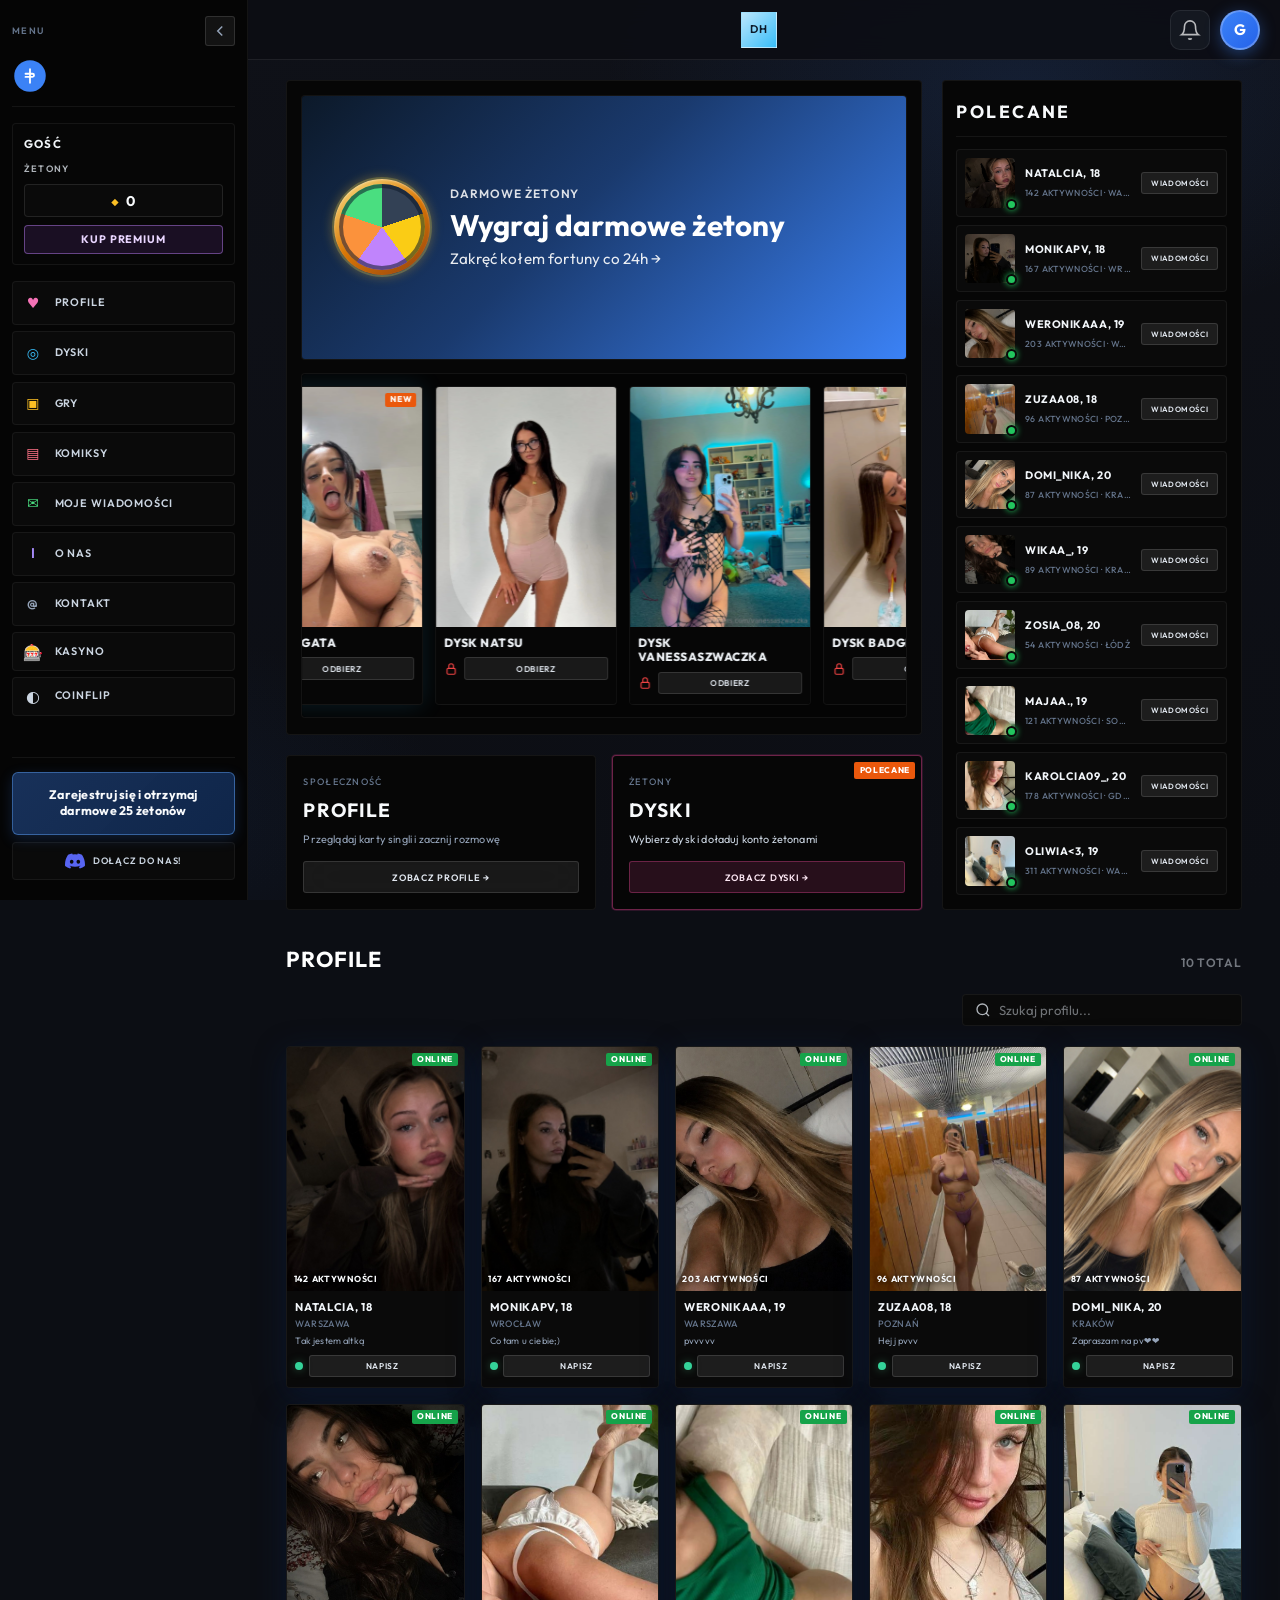
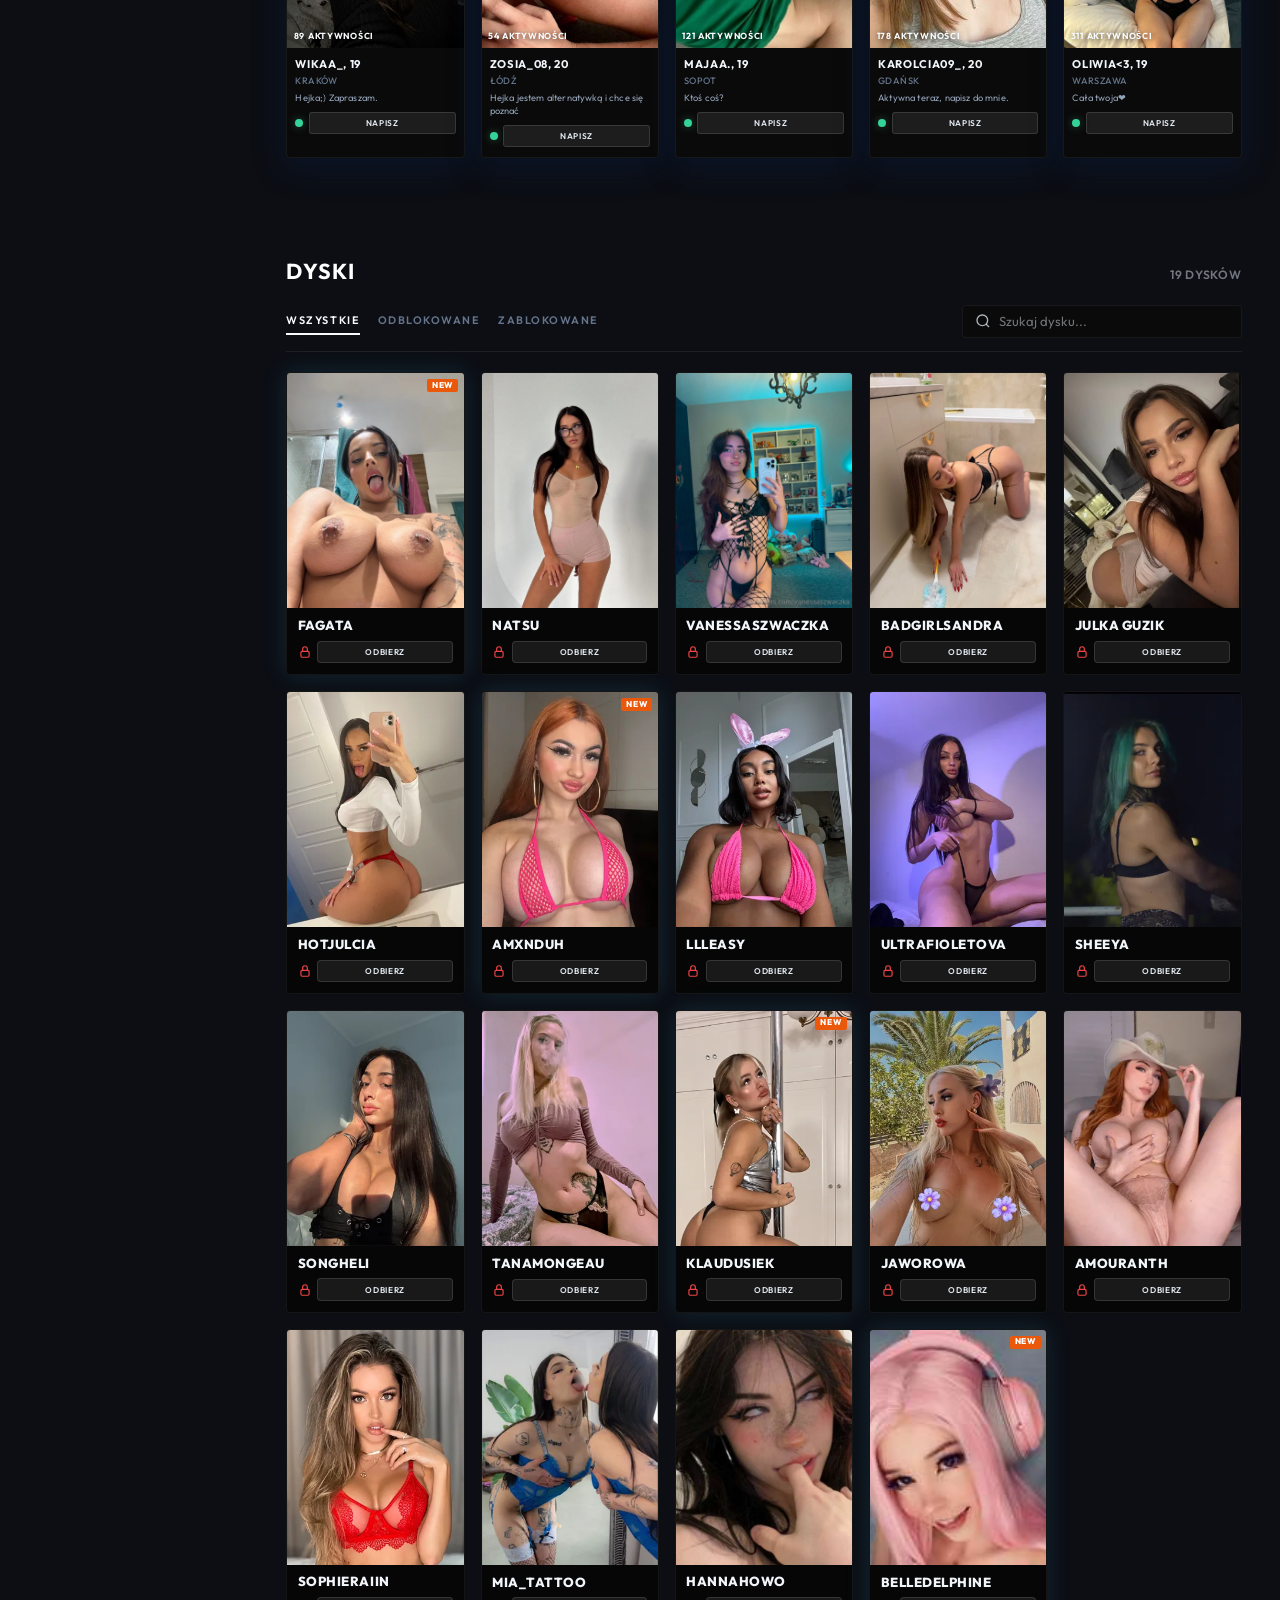
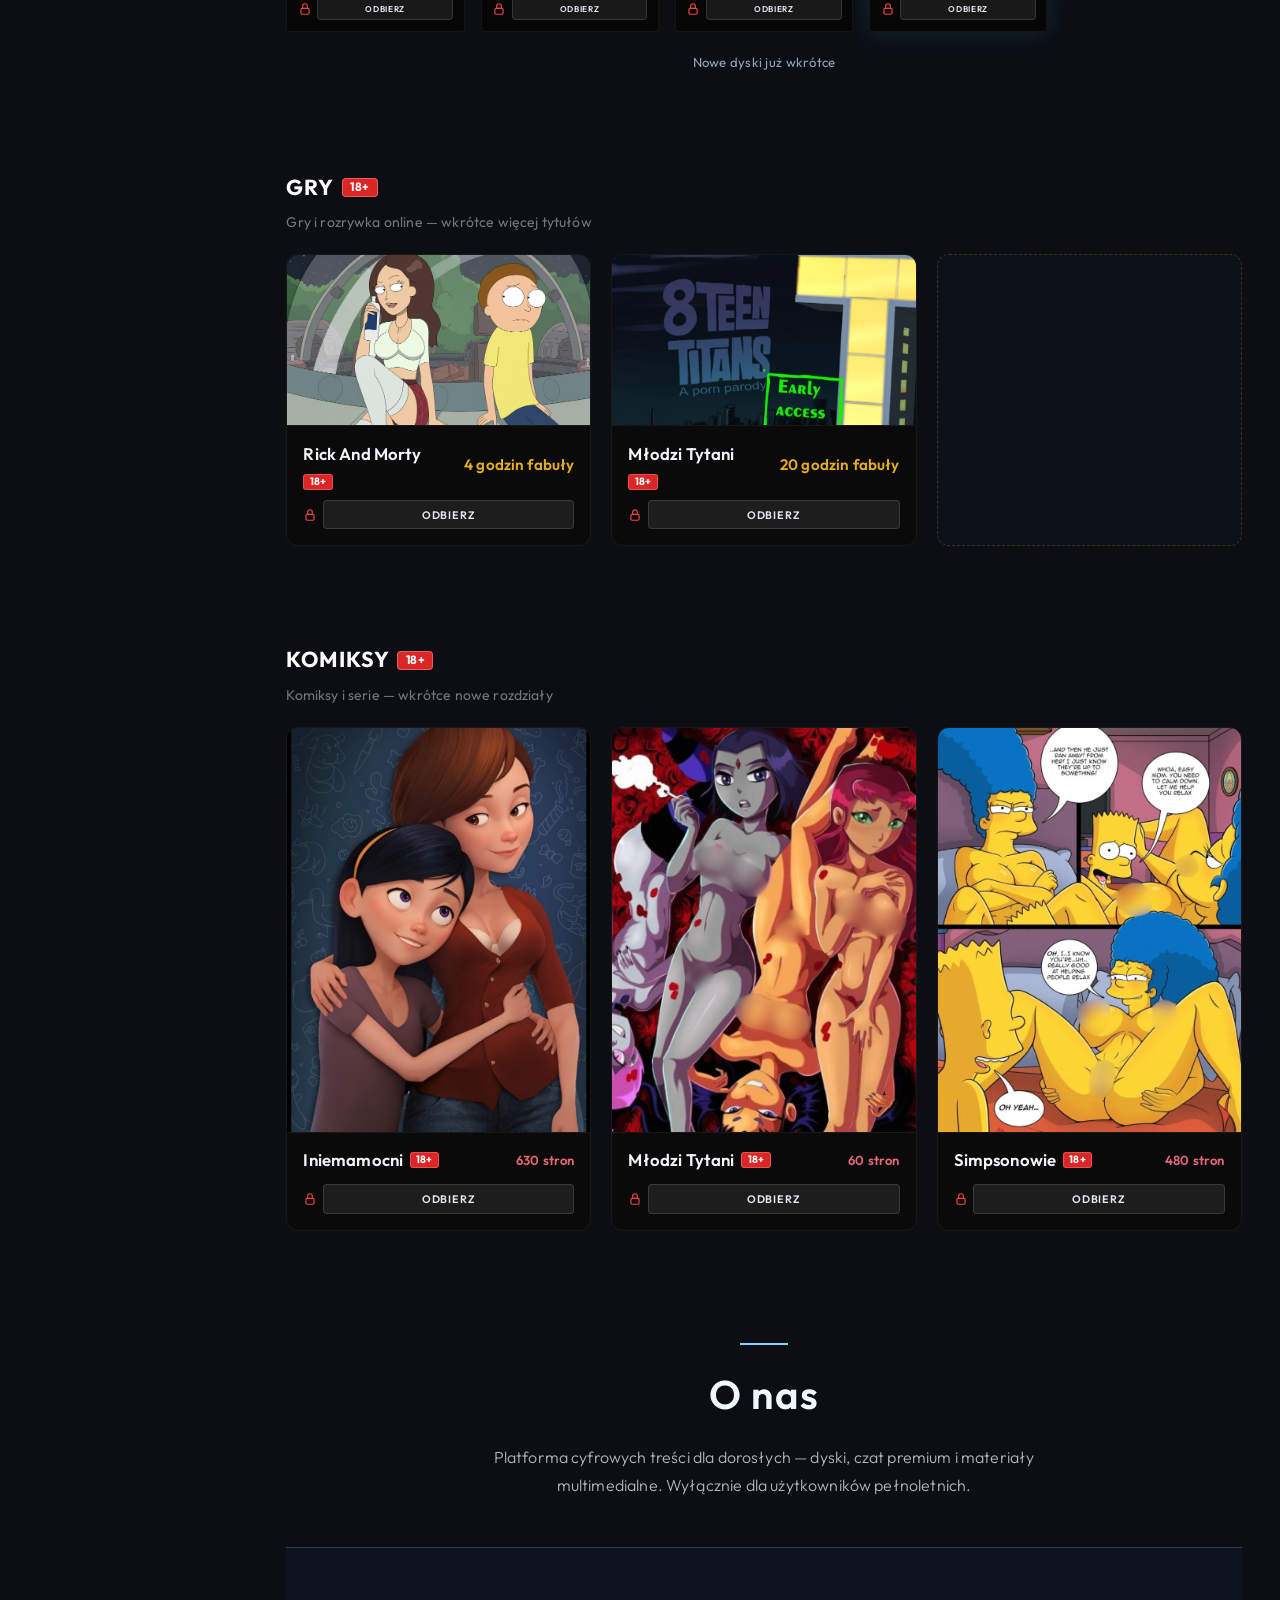
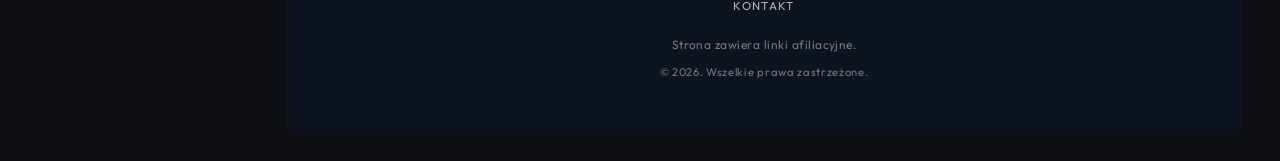
==== commit a9bce4f7: "Add Simpsonowie comic and fix inbox link on subpages. Co-authored-by: Cursor <cursoragent@cursor.com" ====
--- a/moja strona/index.html
+++ b/moja strona/index.html
@@ -308,7 +308,21 @@
                   </div>
                 </div>
               </article>
-              <article class="content-hub__card content-hub__card--placeholder" aria-label="Komiks wkrótce"></article>
+              <article class="content-hub__card content-hub__card--cover content-hub__card--comic" data-content-id="comic-simpsonowie" data-content-type="comic" data-content-locked="1">
+                <div class="content-hub__cover">
+                  <img class="content-hub__cover-img content-hub__cover-img--simpsonowie" src="images/comics/simpsonowie.png" alt="Okładka komiksu Simpsonowie" width="640" height="880" loading="lazy">
+                </div>
+                <div class="content-hub__card-body">
+                  <div class="content-hub__card-head">
+                    <h3 class="content-hub__card-title">Simpsonowie <span class="content-hub__badge-18" aria-hidden="true">18+</span></h3>
+                    <p class="content-hub__card-meta">480 stron</p>
+                  </div>
+                  <div class="content-hub__actions">
+                    <span class="disc-card__lock content-hub__lock disc-card__lock--closed" title="Zablokowane" aria-label="Zablokowane"><svg viewBox="0 0 24 24" width="14" height="14" aria-hidden="true"><rect x="5" y="11" width="14" height="10" rx="2" stroke="currentColor" stroke-width="2" fill="none"/><path d="M8 11V7a4 4 0 0 1 8 0v4" stroke="currentColor" stroke-width="2" fill="none" stroke-linecap="round"/></svg></span>
+                    <button type="button" class="content-hub__claim disc-card__claim">Odbierz</button>
+                  </div>
+                </div>
+              </article>
             </div>
           </div>
         </section>
